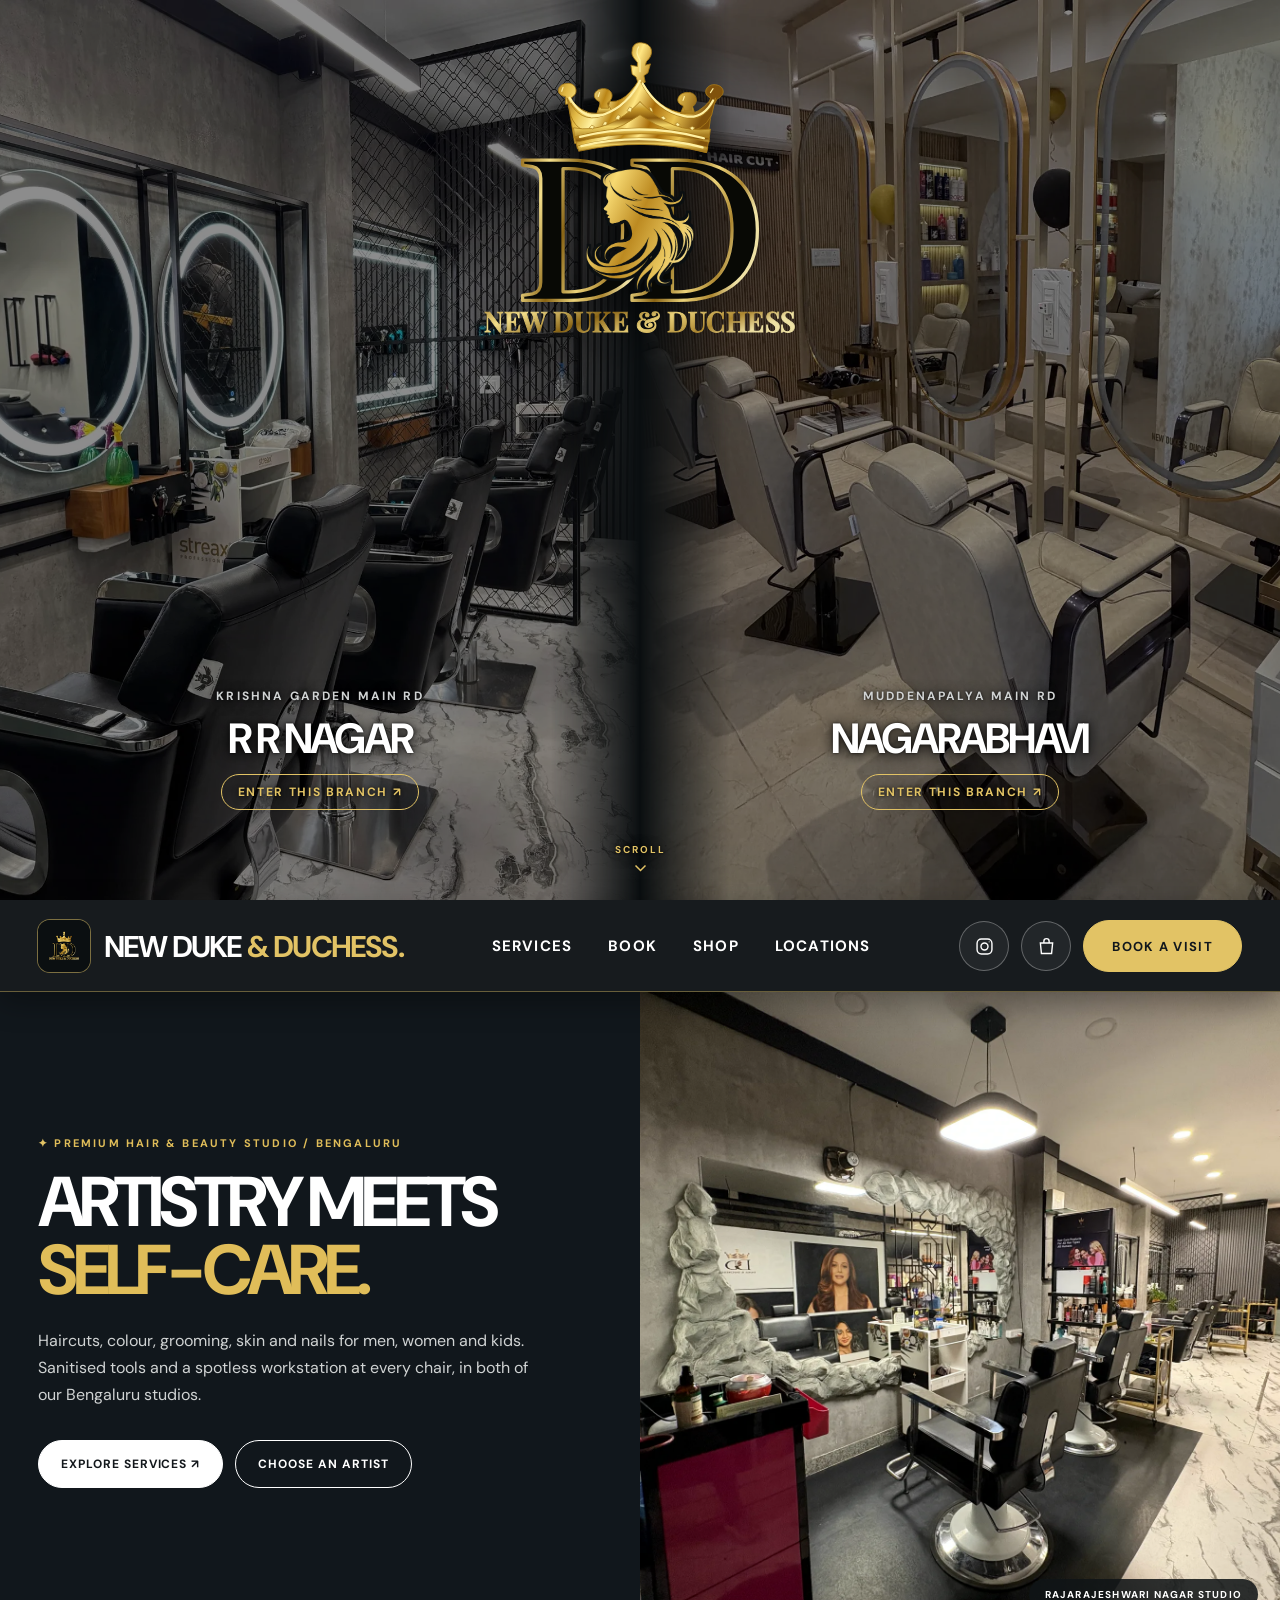
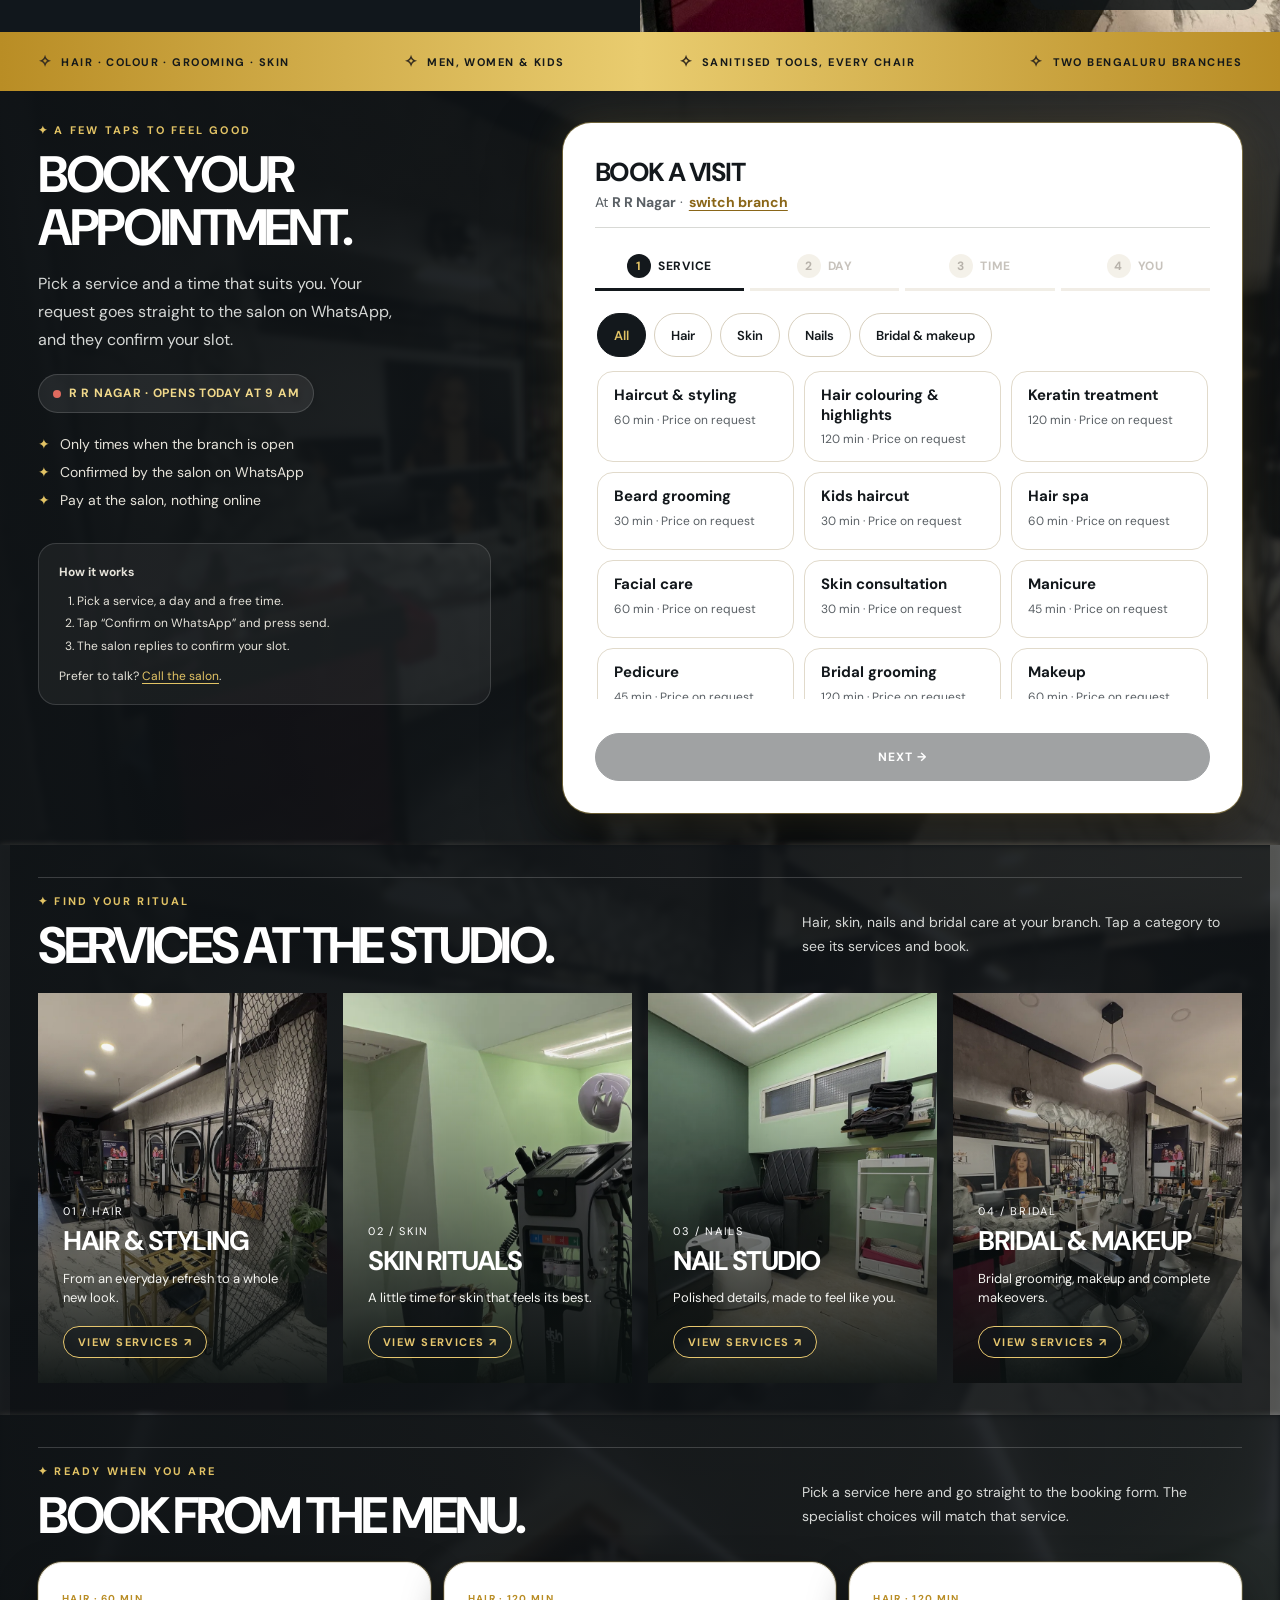
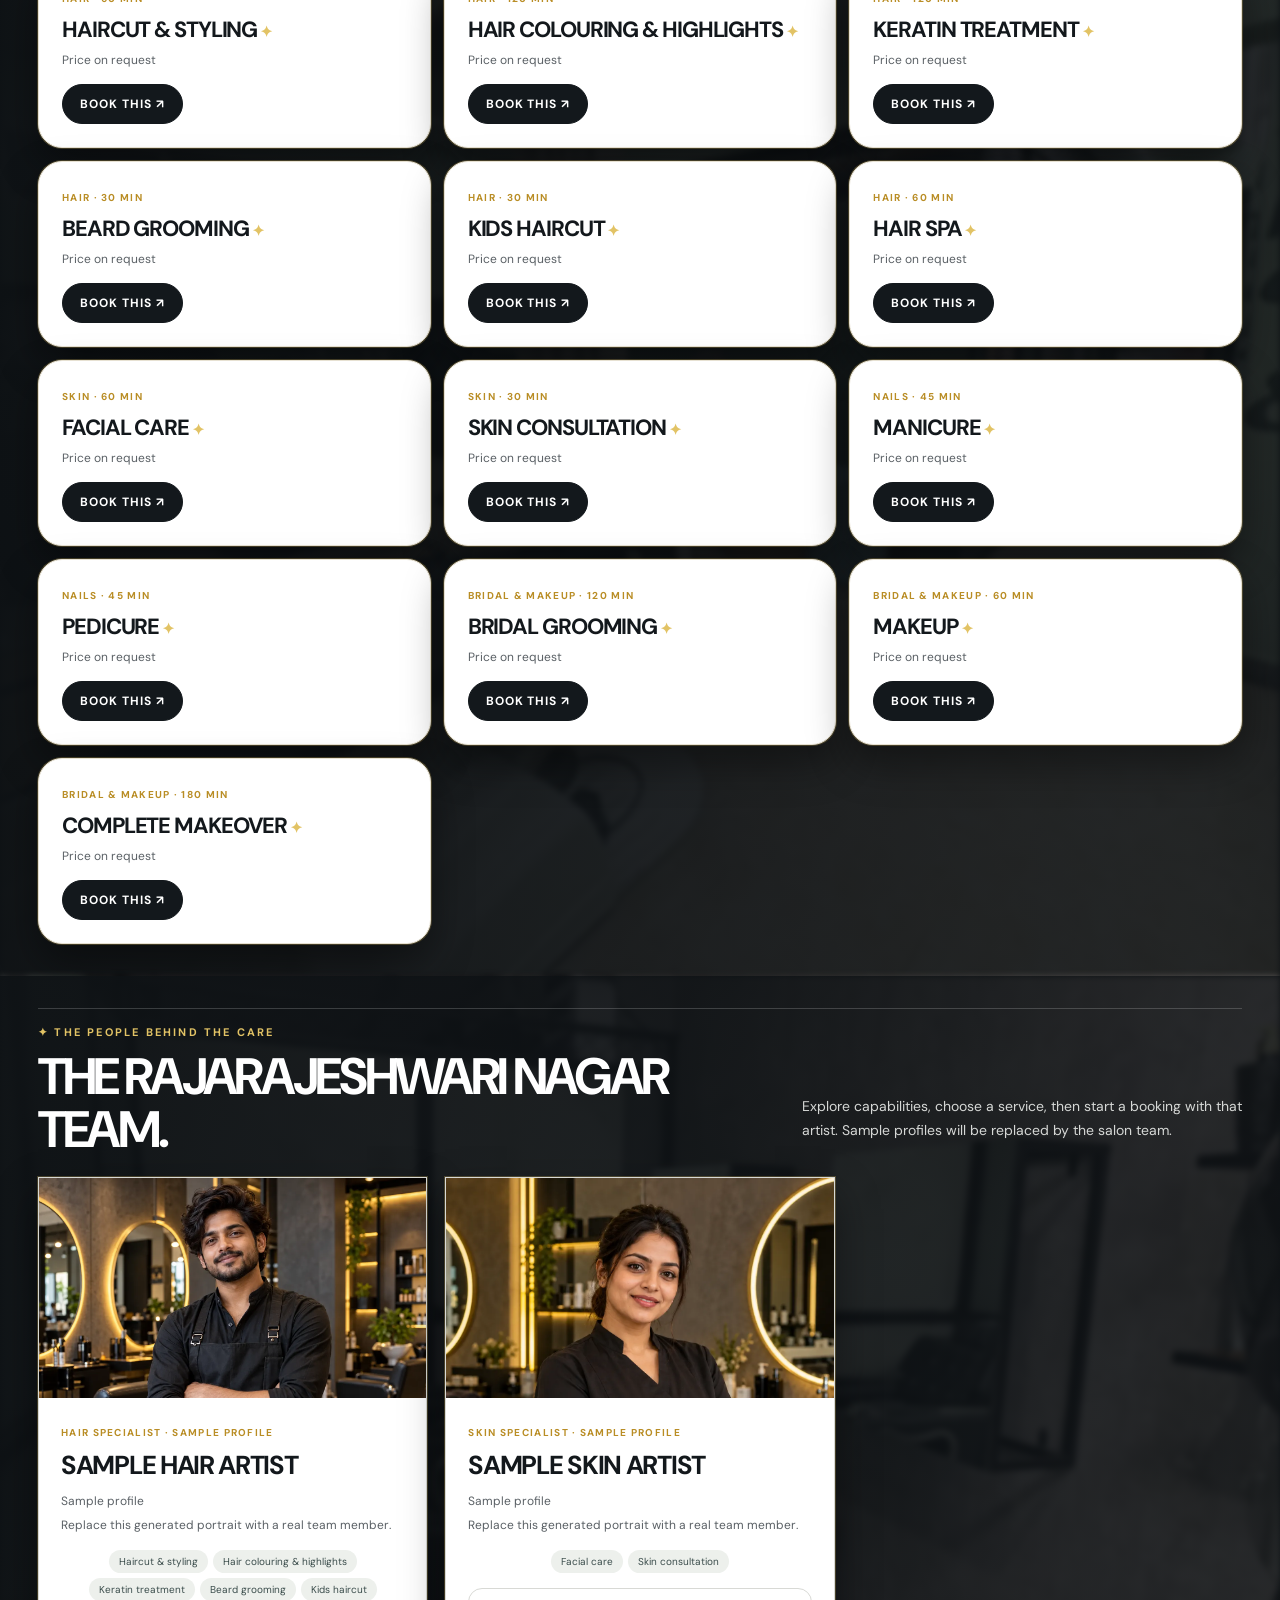
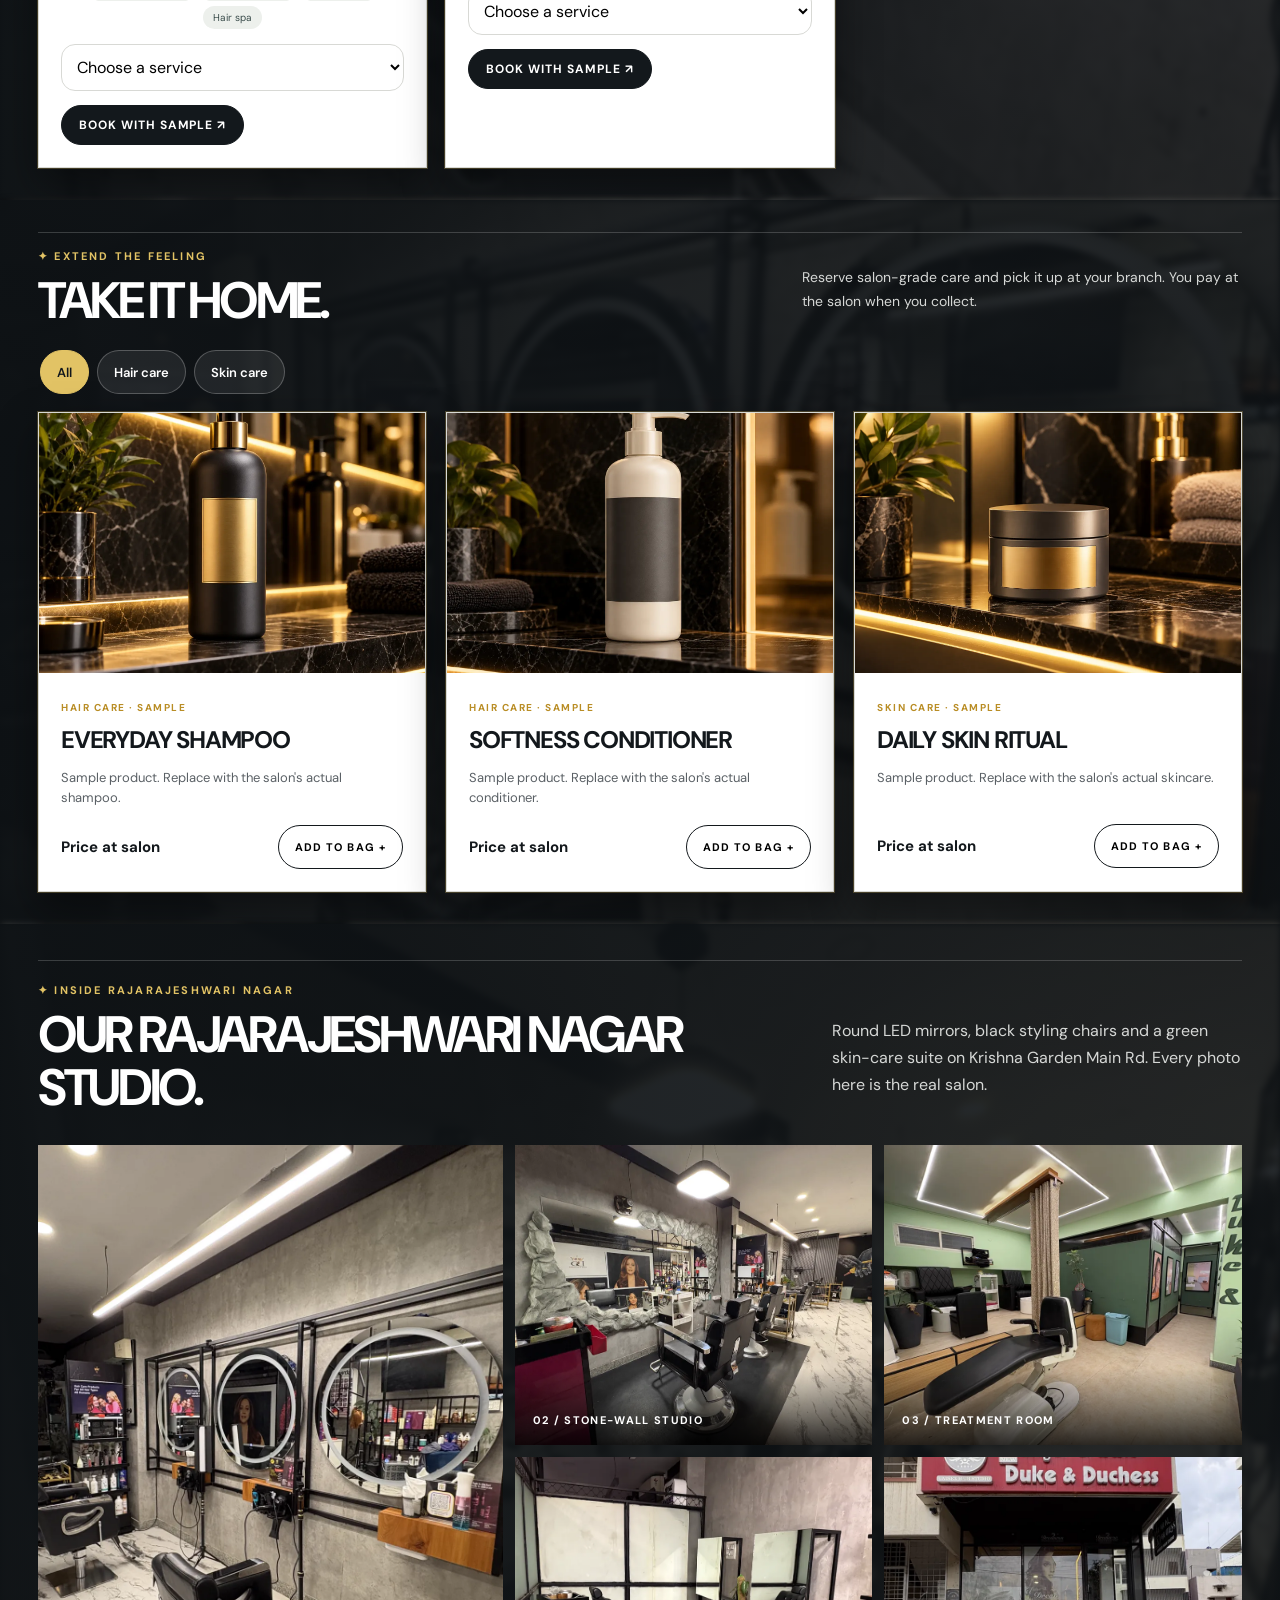
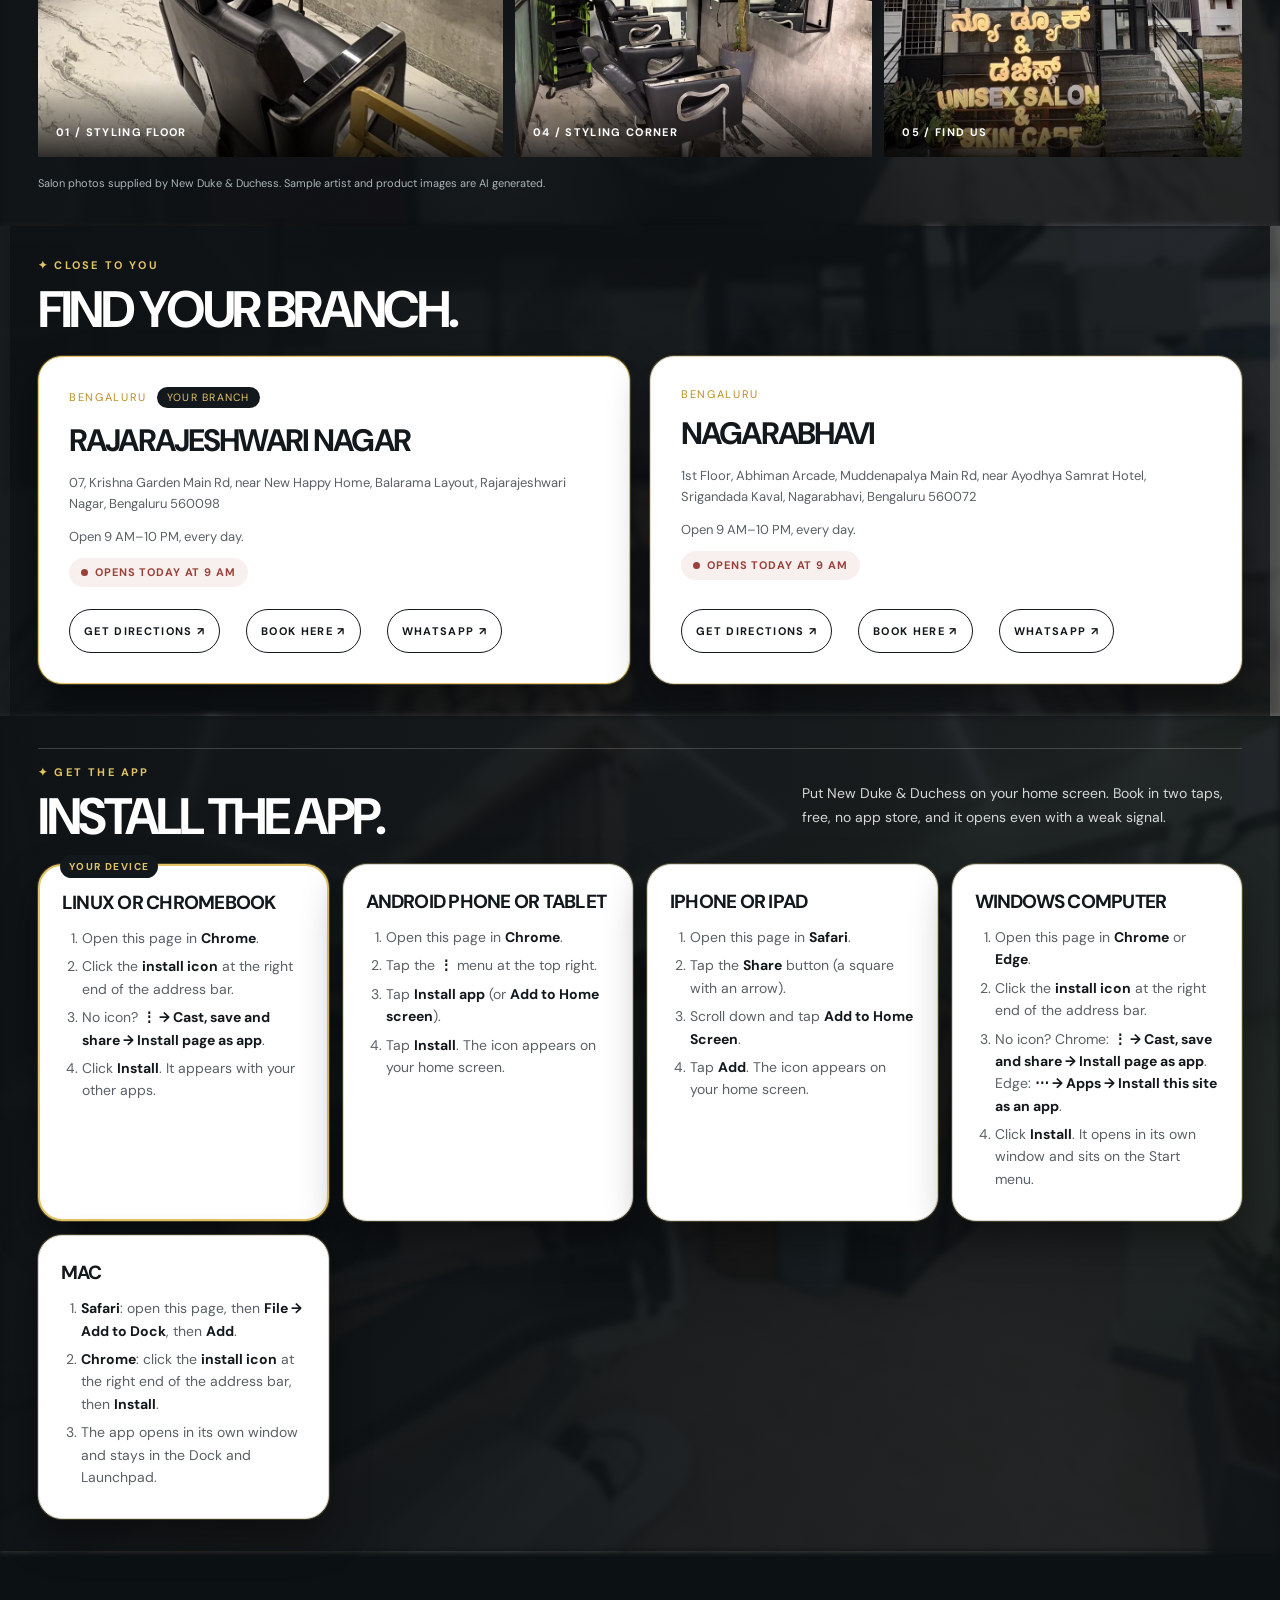
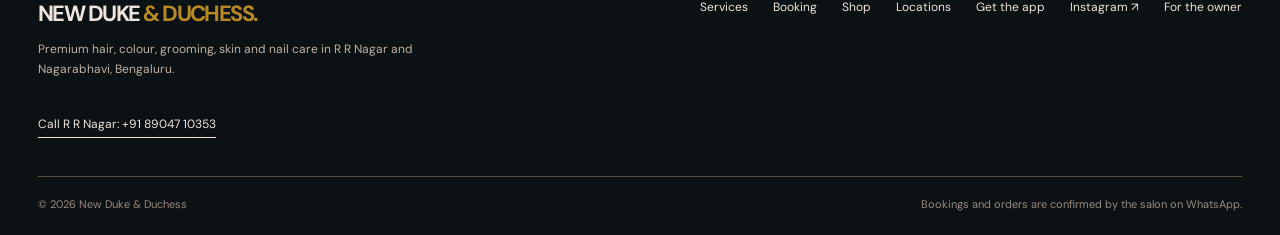
==== index.html @ 2b08bc86 "Every iPhone, Android, foldable and iPad size: 44px tap targets, readable text, sideways layout, not" ====
﻿<!doctype html>
<html lang="en">
<head>
<meta charset="utf-8"><meta name="viewport" content="width=device-width, initial-scale=1, viewport-fit=cover">
<meta name="theme-color" content="#0e1215"><link rel="manifest" href="manifest.webmanifest"><link rel="icon" type="image/png" sizes="48x48" href="icons/favicon-48.png"><link rel="apple-touch-icon" href="icons/apple-touch-icon.png"><meta name="mobile-web-app-capable" content="yes"><meta name="apple-mobile-web-app-capable" content="yes"><meta name="apple-mobile-web-app-title" content="Duke &amp; Duchess"><meta name="apple-mobile-web-app-status-bar-style" content="black"><meta name="application-name" content="Duke &amp; Duchess"><meta name="msapplication-TileColor" content="#0b0f11">
<title>New Duke & Duchess | Hair, skin & nails in Bengaluru</title>
<meta name="description" content="Premium hair, colour, grooming, skin and nail care for men, women and kids in RR Nagar and Nagarabhavi, Bengaluru. Explore services and preview appointment booking.">
<meta property="og:type" content="website"><meta property="og:title" content="New Duke & Duchess | Hair, skin & nails in Bengaluru"><meta property="og:description" content="Premium hair, colour, grooming, skin and nail care for men, women and kids in RR Nagar and Nagarabhavi, Bengaluru."><meta property="og:image" content="https://dhanud72.github.io/duke-duchess-demo/assets/og-image.jpg"><meta property="og:image:width" content="1200"><meta property="og:image:height" content="630"><meta name="twitter:card" content="summary_large_image">
<script type="application/ld+json">{"@context":"https://schema.org","@graph":[{"@type":"HairSalon","name":"New Duke & Duchess, Rajarajeshwari Nagar","url":"https://dhanud72.github.io/duke-duchess-demo/","image":"https://dhanud72.github.io/duke-duchess-demo/assets/og-image.jpg","telephone":"+919900650353","address":{"@type":"PostalAddress","streetAddress":"07, Krishna Garden Main Rd, near New Happy Home, Balarama Layout, Rajarajeshwari Nagar","addressLocality":"Bengaluru","postalCode":"560098","addressCountry":"IN"},"openingHours":"Mo-Su 09:00-22:00","hasMap":"https://maps.app.goo.gl/4eGpy7cEYxkTDUa19"},{"@type":"HairSalon","name":"New Duke & Duchess, Nagarabhavi","url":"https://dhanud72.github.io/duke-duchess-demo/","image":"https://dhanud72.github.io/duke-duchess-demo/assets/og-image.jpg","telephone":"+919900650353","address":{"@type":"PostalAddress","streetAddress":"1st Floor, Abhiman Arcade, Muddenapalya Main Rd, near Ayodhya Samrat Hotel, Srigandada Kaval, Nagarabhavi","addressLocality":"Bengaluru","postalCode":"560072","addressCountry":"IN"},"openingHours":"Mo-Su 09:00-22:00","hasMap":"https://maps.app.goo.gl/FNLtZeAC8STdS84V9"}]}</script>
<link rel="preconnect" href="https://fonts.googleapis.com"><link rel="preconnect" href="https://fonts.gstatic.com" crossorigin>
<link href="https://fonts.googleapis.com/css2?family=DM+Sans:wght@400;500;600;700&family=Playfair+Display:wght@400;500;600&display=swap" rel="stylesheet">
<style>
*{box-sizing:border-box}[hidden]{display:none!important}html{scroll-behavior:smooth}body{margin:0;background:var(--cream);color:var(--ink);font-family:"DM Sans",sans-serif}button,input,select{font:inherit}button{cursor:pointer}a{color:inherit;text-decoration:none}.container{max-width:1260px;margin:auto;padding:0 28px}.announcement{background:var(--dark);color:#f9eee7;text-align:center;font-size:12px;letter-spacing:.12em;padding:10px 16px;text-transform:uppercase}.nav{height:82px;display:flex;align-items:center;justify-content:space-between;gap:20px}.brand{font-family:"Playfair Display",serif;font-size:29px;letter-spacing:-.04em;white-space:nowrap}.brand span{color:var(--rose)}.navlinks{display:flex;gap:28px;align-items:center;font-size:13px;font-weight:700;letter-spacing:.04em}.navlinks a:hover,.footlinks a:hover{color:var(--rose)}.navright{display:flex;gap:12px;align-items:center}.bag{border:1px solid var(--line);background:transparent;display:grid;place-items:center;border-radius:50%;width:42px;height:42px;position:relative;font-size:18px}.bag b{position:absolute;background:var(--rose);color:#fff;font-size:10px;width:16px;height:16px;border-radius:50%;right:-4px;top:-4px;display:grid;place-items:center}.btn{border:1px solid var(--ink);background:var(--ink);color:#fff;border-radius:2px;padding:14px 22px;font-weight:700;font-size:12px;text-transform:uppercase;letter-spacing:.12em;display:inline-flex;align-items:center;justify-content:center;gap:10px;min-height:48px;transition:.2s}.btn:hover{background:#4a3833}.btn.light{background:var(--paper);color:var(--ink);border-color:var(--paper)}.btn.outline{background:transparent;color:var(--ink)}.btn.small{padding:11px 17px;min-height:40px}.hero{position:relative}.hero .container{position:relative;width:100%;color:#fff}.eyebrow{font-size:11px;font-weight:700;letter-spacing:.2em;text-transform:uppercase;color:var(--rose)}.hero .eyebrow{color:#ecd3b9}.hero h1{font:500 clamp(48px,6vw,83px)/1.05 "Playfair Display",serif;letter-spacing:-.045em;max-width:640px;margin:18px 0 22px}.hero h1 em{font-weight:400}.hero p{font-size:16px;line-height:1.8;max-width:490px;color:#f1e8e1;margin:0 0 32px}.heroactions{display:flex;gap:12px;flex-wrap:wrap}.strip{background:#eee8e0;border-bottom:1px solid var(--line)}.stripinner{display:flex;justify-content:space-between;gap:20px;padding-top:19px;padding-bottom:19px;text-transform:uppercase;letter-spacing:.13em;font-size:11px;font-weight:700;color:#665b55}.stripinner span{display:flex;align-items:center;gap:9px}.stripinner i{font-style:normal;color:var(--rose);font-size:16px}.section{padding:90px 0}.sectionhead{display:flex;align-items:end;justify-content:space-between;gap:20px;margin-bottom:34px}.section h2,.bookingcopy h2,.locations h2{font:500 clamp(36px,4vw,54px)/1.16 "Playfair Display",serif;letter-spacing:-.035em;margin:12px 0 0}.sectionintro{max-width:440px;color:var(--muted);line-height:1.7;font-size:14px}.services{display:grid;grid-template-columns:repeat(4,1fr);gap:16px}.service{min-height:350px;background:#ddd2c6;position:relative;overflow:hidden;padding:25px;display:flex;align-items:end;color:#fff}.service:before{content:"";position:absolute;inset:0;background:linear-gradient(0deg,rgba(26,17,15,.78),transparent 75%)}.servicecontent{position:relative;z-index:1}.service small{font-size:11px;text-transform:uppercase;letter-spacing:.15em}.service h3{font:500 31px "Playfair Display",serif;margin:7px 0 13px}.service p{font-size:13px;line-height:1.5;color:#fffddd;margin:0 0 18px}.service button{border:0;border-bottom:1px solid #fff;background:transparent;color:#fff;text-transform:uppercase;letter-spacing:.13em;font-size:11px;padding:0 0 6px;font-weight:700}.booking{background:#e8ded3;padding:80px 0}.bookinggrid{display:grid;grid-template-columns:.8fr 1.2fr;gap:72px;align-items:start}.bookingcopy p{color:var(--muted);line-height:1.75;max-width:380px}.bookingnote{margin-top:34px;border-top:1px solid #cbbeb2;padding-top:20px;font-size:12px;line-height:1.7;color:#695d57}.bookingcard{background:var(--paper);padding:32px;box-shadow:0 18px 50px #53423718}.cardtop{display:flex;justify-content:space-between;gap:18px;align-items:start;border-bottom:1px solid var(--line);padding-bottom:22px;margin-bottom:22px}.cardtop h3{font:500 26px "Playfair Display",serif;margin:0 0 6px}.cardtop p{margin:0;color:var(--muted);font-size:13px}.pill{background:#f3e9de;color:#79584b;font-size:10px;padding:7px 9px;letter-spacing:.1em;text-transform:uppercase;font-weight:700;white-space:nowrap}.formgrid{display:grid;grid-template-columns:1fr 1fr;gap:18px}.field{display:flex;flex-direction:column;gap:8px}.field.full{grid-column:1/-1}.field label{font-size:11px;text-transform:uppercase;letter-spacing:.1em;font-weight:700}.field input,.field select{width:100%;background:#fff;border:1px solid #dcd1c8;border-radius:0;padding:12px 14px;min-height:46px;color:var(--ink)}.field input:focus,.field select:focus{outline:2px solid #c99687;outline-offset:1px}.formhint{font-size:11px;color:#8a7e76;line-height:1.5;margin:19px 0}.formerror{color:#a04439;font-size:12px;min-height:18px}.bookingcard .btn{width:100%}.shop{background:var(--paper)}.products{display:grid;grid-template-columns:repeat(3,1fr);gap:20px}.product{border:1px solid var(--line);background:#fff}.productimage{height:260px;display:grid;place-items:center;overflow:hidden;position:relative}.bottle{height:160px;width:80px;background:linear-gradient(90deg,#7a5236,#ad7c52 22%,#8a5b3d 80%,#62452e);border-radius:10px 10px 15px 15px;position:relative;box-shadow:22px 18px 25px #3f302531;transform:rotate(-7deg)}.bottle:before{content:"";position:absolute;top:-26px;left:23px;width:35px;height:29px;background:#282320;border-radius:4px 4px 0 0}.bottle:after{content:"CARE";position:absolute;left:10px;right:10px;top:55px;padding:18px 2px;background:#e8dfd0;text-align:center;font-size:10px;letter-spacing:.2em;color:#4b4038}.productimage.b .bottle{background:linear-gradient(90deg,#d6c3ae,#f2e5d3,#c7ae96);transform:rotate(8deg)}.productimage.c .bottle{background:linear-gradient(90deg,#575441,#95947b,#4e5141);width:91px;height:120px;transform:rotate(-4deg)}.productbody{padding:22px}.productbody small{color:var(--rose);text-transform:uppercase;font-size:10px;letter-spacing:.15em;font-weight:700}.productbody h3{font:500 24px "Playfair Display",serif;margin:8px 0}.productbody p{font-size:13px;color:var(--muted);line-height:1.5;min-height:38px}.productbottom{display:flex;justify-content:space-between;align-items:center;gap:14px;margin-top:18px}.productbottom span{font-size:12px;color:#8c7c70}.productbottom button{background:none;border:0;border-bottom:1px solid var(--ink);padding:4px 0;text-transform:uppercase;font-size:11px;font-weight:700;letter-spacing:.1em}.locations{padding:88px 0}.locationgrid{display:grid;grid-template-columns:1fr 1fr;gap:20px;margin-top:34px}.location{border:1px solid var(--line);background:#fff;padding:30px;min-height:260px;display:flex;flex-direction:column;align-items:start}.locationnum{color:var(--rose);font-size:11px;letter-spacing:.15em}.location h3{font:500 31px "Playfair Display",serif;margin:12px 0}.location p{color:var(--muted);font-size:13px;line-height:1.6;margin:0 0 26px}.location a{font-size:11px;text-transform:uppercase;letter-spacing:.12em;font-weight:700;border-bottom:1px solid;padding-bottom:5px;margin-top:auto}footer{background:#211c1a;color:#eee5df;padding:48px 0 24px}.footerinner{display:flex;justify-content:space-between;gap:20px;align-items:start}.footerinner p{font-size:12px;color:#bfb2a8;max-width:390px;line-height:1.6}.footlinks{display:flex;gap:25px;font-size:12px}.bottom{border-top:1px solid #574b45;margin-top:38px;padding-top:20px;font-size:11px;color:#998b82;display:flex;justify-content:space-between}.overlay{position:fixed;inset:0;background:#130e0caa;z-index:10;display:none}.overlay.show{display:block}.drawer{position:fixed;right:0;top:0;height:100vh;width:min(420px,100%);background:var(--paper);z-index:11;transform:translateX(100%);transition:transform .25s;padding:26px;display:flex;flex-direction:column}.drawer.show{transform:none}.drawertop{display:flex;justify-content:space-between;align-items:center;border-bottom:1px solid var(--line);padding-bottom:20px}.drawertop h2{font:500 30px "Playfair Display",serif;margin:0}.close{background:transparent;border:0;font-size:28px}.cartitems{flex:1;overflow:auto}.cartitem{padding:20px 0;border-bottom:1px solid var(--line);display:flex;justify-content:space-between;gap:15px}.cartitem h3{font-size:15px;margin:0 0 7px}.cartitem p{font-size:12px;color:var(--muted);margin:0}.cartitem button{border:0;background:none;text-decoration:underline;font-size:11px;color:var(--muted)}.cartfoot{border-top:1px solid var(--line);padding-top:20px}.cartfoot p,.empty{font-size:13px;color:var(--muted);line-height:1.6}.cartfoot .btn{width:100%}.toast{position:fixed;left:50%;bottom:28px;transform:translate(-50%,80px);opacity:0;background:var(--ink);color:#fff;padding:13px 20px;font-size:13px;z-index:20;transition:.25s;max-width:calc(100vw - 30px);text-align:center}.toast.show{opacity:1;transform:translate(-50%,0)}.menu{display:none;background:none;border:0;font-size:25px}.mobilemenu{display:none}
@media(max-width:900px){.navlinks{gap:15px}.services{grid-template-columns:repeat(2,1fr)}.bookinggrid{gap:30px}}@media(max-width:700px){.container{padding:0 20px}.announcement{font-size:9px}.nav{height:66px}.brand{font-size:24px}.navlinks{display:none}.navright .btn{display:none}.menu{display:block}.mobilemenu.open{display:flex;flex-direction:column;position:absolute;top:108px;left:0;right:0;background:var(--paper);z-index:5;padding:20px;gap:18px;box-shadow:0 12px 25px #0002;font-size:14px}.hero h1{font-size:53px}.hero p{font-size:14px}.stripinner{flex-wrap:wrap;justify-content:center;font-size:9px;gap:12px 24px}.section,.locations{padding:65px 0}.sectionhead{display:block}.sectionintro{margin-top:14px}.services{gap:10px}.service{min-height:255px;padding:18px}.service h3{font-size:25px}.service p{font-size:11px}.booking{padding:65px 0}.bookinggrid{grid-template-columns:1fr}.bookingcopy h2{font-size:43px}.bookingcard{padding:22px}.products{grid-template-columns:1fr}.productimage{height:210px}.productbody p{min-height:0}.locationgrid{grid-template-columns:1fr}.footerinner{display:block}.footlinks{margin-top:25px;flex-wrap:wrap}.bottom{gap:10px;flex-wrap:wrap}}@media(max-width:420px){.formgrid{grid-template-columns:1fr}.hero h1{font-size:46px}.service{min-height:275px}.service h3{font-size:22px}.service p{display:none}}

.menu-section{background:#f0e9e2}.menugrid{display:grid;grid-template-columns:repeat(3,1fr);gap:13px}.menuitem{background:#fff;border:1px solid var(--line);padding:23px;min-height:175px;display:flex;flex-direction:column;justify-content:space-between;gap:16px}.menuitem small,.artistbody small,.offercard small{color:var(--rose);font-size:10px;font-weight:700;letter-spacing:.13em;text-transform:uppercase}.menuitem h3{font:500 22px "Playfair Display",serif;margin:8px 0}.menuitem p{font-size:12px;color:var(--muted);margin:0}.menuitem .btn{align-self:start}.artist-section{background:#fffaf5}.artistgrid{display:grid;grid-template-columns:repeat(3,1fr);gap:18px}.artistcard{background:#fff;border:1px solid var(--line)}.artistphoto{height:220px;background:linear-gradient(145deg,#d8c1b3,#a78776);overflow:hidden;display:grid;place-items:center}.artistphoto img{width:100%;height:100%;object-fit:cover}.artistavatar{font:500 88px "Playfair Display",serif;color:#fff9}.artistbody{padding:22px}.artistbody h3{font:500 26px "Playfair Display",serif;margin:7px 0 10px}.artistbody p{font-size:12px;line-height:1.6;color:var(--muted);margin:5px 0}.artskills{display:flex;flex-wrap:wrap;gap:5px;margin:15px 0}.artskills span{background:#f3ebe5;padding:5px 7px;font-size:10px;color:#65534a}.artistbody select{display:block;width:100%;padding:11px;margin:14px 0;border:1px solid var(--line);background:#fff}.offer-section{background:#eadbd0}.offergrid{display:grid;grid-template-columns:repeat(3,1fr);gap:16px}.offercard{background:#fffaf6;padding:26px;min-height:220px;display:flex;flex-direction:column}.offercard h3{font:500 26px "Playfair Display",serif;margin:9px 0}.offercard p{font-size:13px;color:var(--muted);line-height:1.5}.offercard span{font-size:11px;color:var(--muted)}.offercard a{margin-top:auto;text-transform:uppercase;font-size:11px;font-weight:700;letter-spacing:.1em}.productimage img{width:100%;height:100%;object-fit:cover}.contactphone{display:inline-block;margin-top:25px;font-size:12px;border-bottom:1px solid #eee5df;padding-bottom:5px}#rrAddress,#nagarabhaviAddress{white-space:pre-line}@media(max-width:900px){.menugrid,.artistgrid,.offergrid{grid-template-columns:repeat(2,1fr)}}@media(max-width:700px){.menugrid,.artistgrid,.offergrid{grid-template-columns:1fr}.artistphoto{height:250px}}

:root{--ink:#13181c;--muted:#5a6065;--cream:#f3f3ef;--paper:#fff;--rose:#b98d25;--line:#d8d9d5;--dark:#101417;--gold:#d1a937}
body{background:#f4f4f0;color:var(--ink)}
.announcement{background:#11171c;color:#e2c365}
.brand{font-family:"DM Sans",sans-serif;font-size:22px;font-weight:700;letter-spacing:-.07em;text-transform:uppercase}
.brand span{color:#b78a24}
.nav{height:76px}.navlinks{letter-spacing:.02em}
.btn{border-radius:0;letter-spacing:.08em}.btn:hover{background:#303c42}.eyebrow{color:#9b7625}
.hero{display:grid;grid-template-columns:1fr 1fr;min-height:640px;background:#11171c}
.hero .container{max-width:none;padding-left:max(28px,calc((100vw - 1260px)/2 + 28px));padding-right:55px;display:flex;flex-direction:column;justify-content:center}
.hero h1{font-family:"DM Sans",sans-serif;font-weight:700;text-transform:uppercase;font-size:clamp(48px,5.5vw,78px);line-height:.97;letter-spacing:-.075em;max-width:610px}
.hero h1 em{font-style:normal;color:#e0bd59;font-weight:700}
.hero p{max-width:490px;color:#d0d3d3;line-height:1.7}
.hero .eyebrow{color:#e0bd59}
.heroPhoto{height:640px;position:relative;overflow:hidden}
.heroPhoto img{width:100%;height:100%;object-fit:cover;object-position:50% 40%}
.photoTag{position:absolute;bottom:22px;right:22px;background:#101417dc;color:#fff;padding:10px 12px;font-size:10px;font-weight:700;letter-spacing:.12em}
.strip{background:#caa740;border:0}.stripinner{color:#15191a;font-weight:700}.stripinner i{color:#3a3020}
.section h2,.bookingcopy h2,.locations h2,.reality-head h2{font-family:"DM Sans",sans-serif;font-weight:700;text-transform:uppercase;letter-spacing:-.065em;line-height:1.03}
.sectionhead{border-top:1px solid #bcc0be;padding-top:22px}
.service{background-position:center;background-size:cover;border:0;min-height:390px}
.service.one{background-image:url("assets/salon-hairwash.webp")}
.service.two{background-image:url("assets/salon-facial.webp")}
.service.three{background-image:url("assets/salon-pedicure.webp")}
.service.four{background-image:url("assets/salon-vanity.webp")}
.service:before{background:linear-gradient(0deg,#0b1111f2 0%,#0b11118a 38%,transparent 90%)}
.service h3{font:700 27px/1.05 "DM Sans",sans-serif;text-transform:uppercase;letter-spacing:-.055em}
.service p{color:#f4f4f0}.service button{color:#e6c66e;border-color:#e6c66e}
.booking{background:#d9dbd8}.bookingcard{box-shadow:0 10px 35px #121b1d13}.cardtop h3,.drawertop h2{font-family:"DM Sans",sans-serif;font-weight:700;text-transform:uppercase;letter-spacing:-.06em}
.pill{background:#e8e1c9;color:#675017}.menu-section{background:#eaebe8}.menuitem{border-color:#ccd0cd}.menuitem h3,.artistbody h3,.productbody h3,.offercard h3{font-family:"DM Sans",sans-serif;font-weight:700;text-transform:uppercase;letter-spacing:-.05em}
.artist-section{background:#f6f6f3}.artistphoto{background:#292f31}.artistbody{background:#fff}
.artskills span{background:#edf0ec;color:#3a4c4b}
.productimage{background:#181b1c!important}.productimage img{object-fit:cover}
.shop{background:#fff}.offer-section{background:#ded7c5}
.reality-section{background:#11171c;color:#fff;padding:95px 0}
.reality-head{display:flex;justify-content:space-between;gap:30px;align-items:end;margin-bottom:30px;border-top:1px solid #526067;padding-top:22px}
.reality-head h2{font-size:clamp(38px,4vw,55px);margin:12px 0 0}.reality-head .eyebrow{color:#dfbd60}.reality-head p{max-width:410px;line-height:1.7;color:#bcc4c5}
.reality-grid{display:grid;grid-template-columns:1.3fr 1fr 1fr;grid-auto-rows:300px;gap:12px}.reality-grid .large{grid-row:span 2}
.reality-grid figure{margin:0;position:relative;overflow:hidden;background:#2b3438}.reality-grid img{width:100%;height:100%;object-fit:cover}.reality-grid .large img{object-position:50% 50%}.reality-grid figcaption{position:absolute;bottom:0;left:0;right:0;background:linear-gradient(0deg,#000c,transparent);padding:45px 18px 18px;font-size:11px;font-weight:700;letter-spacing:.12em}
.photocredit{font-size:11px;color:#aab5b8;margin:19px 0 0}.photocredit a{text-decoration:underline}
.location{border-color:#c6cbc8}.location h3{font-family:"DM Sans",sans-serif;font-weight:700;text-transform:uppercase;letter-spacing:-.06em}
footer{background:#0c1114}
.mobilemenu.open{top:auto}
.container.section,.container.locations{padding-left:28px;padding-right:28px}@media(max-width:700px){.container.section,.container.locations{padding-left:20px;padding-right:20px}}
.locactions{margin-top:auto;display:flex;flex-wrap:wrap;gap:12px 26px}.locactions a{margin-top:0}
.navright .btn{white-space:nowrap}@media(max-width:900px){.navlinks{gap:12px}.navright{gap:8px}}
.insta{display:grid;place-items:center;color:var(--ink)}.insta:hover{border-color:var(--ink)}
.announce{position:relative;display:flex;align-items:center;justify-content:center;padding:11px 48px;background:#e2c365;color:#11171c;font-size:13px;font-weight:600;line-height:1.45;text-align:center}.announce[hidden]{display:none}.announce button{position:absolute;right:10px;top:50%;transform:translateY(-50%);background:none;border:0;font-size:22px;line-height:1;color:inherit;padding:6px}
.btn.wa{background:#1f8f4e;border-color:#1f8f4e;color:#fff}.btn.wa:hover{background:#18733e;border-color:#18733e}.btn.wa svg{width:18px;height:18px;flex:none}
.bookingnote ol{margin:8px 0 10px;padding-left:18px}.bookingnote li{margin:2px 0}.bookingnote a{text-decoration:underline;text-underline-offset:3px}
.optional{font-weight:400;text-transform:none;letter-spacing:0;color:#8a7e76}
.summary{margin:18px 0 0;padding:12px 14px;background:#f5f3ec;border-left:3px solid var(--rose);font-size:13px;font-weight:600;line-height:1.5}.summary:empty{display:none}
.daynote{margin:16px 0 0;padding:12px 14px;background:#fff6e3;border:1px solid #f0d9a8;font-size:13px;line-height:1.55}.daynote[hidden]{display:none}
.linkbtn{background:none;border:0;padding:0;color:#8a6618;font:inherit;font-weight:700;text-decoration:underline;text-underline-offset:3px;cursor:pointer}
.qty{display:inline-flex;align-items:center;border:1px solid var(--ink);background:#fff}.qty button{width:34px;height:34px;border:0;background:none;font-size:18px;line-height:1;padding:0;color:var(--ink)}.qty b{min-width:24px;text-align:center;font-size:14px}.qty.small button{width:28px;height:28px;font-size:16px}
.productbottom .qty{color:var(--ink);font-size:14px}.productbottom .qty button{border:0;padding:0;letter-spacing:0;font-size:18px}.productbottom .price{font-size:15px;font-weight:700;color:var(--ink)}.productbottom button[disabled]{opacity:.45;cursor:not-allowed;border-color:transparent}.product.soldout .productimage{opacity:.55}
.drawer{overflow-y:auto}.cartitem{align-items:flex-start}.cartitem .linkbtn{font-size:11px;margin-top:8px;color:var(--muted)}.cartright{display:flex;flex-direction:column;align-items:flex-end;gap:8px}.cartright strong{font-size:14px}
.cartfoot[hidden]{display:none}.carttotal{display:flex;justify-content:space-between;align-items:baseline;margin-bottom:16px;font-size:13px;text-transform:uppercase;letter-spacing:.1em;font-weight:700}.carttotal strong{font-size:20px;letter-spacing:0;text-transform:none}
.cartfoot .field{margin-bottom:12px}.cartfoot .formgrid{gap:12px}.cartfoot .formgrid .field{margin-bottom:0}.cartnote{font-size:12px!important;margin:12px 0}.clearbag{display:block;margin:14px auto 0;font-size:12px}
.hoursline{margin:-14px 0 22px!important}.location .hours{display:block}.location .status{display:inline-flex;align-items:center;gap:7px;margin-top:10px;font-size:11px;font-weight:700;letter-spacing:.08em;text-transform:uppercase;color:#9a413b}.location .status:before{content:"";width:7px;height:7px;border-radius:50%;background:currentColor}.location .status.isopen{color:#1f7a45}
.holidaynote{margin:18px 0 0;padding:12px 16px;background:#fff6e3;border:1px solid #f0d9a8;font-size:13px;line-height:1.55}.holidaynote[hidden]{display:none}
.install{background:#f6f4ee}.installgrid{display:grid;grid-template-columns:repeat(auto-fit,minmax(230px,1fr));gap:14px}.installcard{position:relative;background:#fff;border:1px solid var(--line);padding:24px 22px}.installcard h3{font:700 19px "DM Sans",sans-serif;text-transform:uppercase;letter-spacing:-.04em;margin:0 0 12px}.installcard ol{margin:0;padding-left:20px;font-size:14px;line-height:1.6;color:var(--muted)}.installcard li{margin:6px 0}.installcard b{color:var(--ink)}.yourtag{display:none;position:absolute;top:-11px;left:20px;background:var(--ink);color:#e2c365;font-size:10px;font-weight:700;letter-spacing:.14em;text-transform:uppercase;padding:5px 9px}.installcard.yours{border:2px solid #b98d25;order:-1}.installcard.yours .yourtag{display:inline-block}#installBtn{margin:0 0 22px}.installed{font-weight:700;font-size:15px;margin:0 0 20px;color:#1f7a45}
.bookfab{display:none}
@media(max-width:700px){.bookfab{display:flex;position:fixed;left:16px;right:16px;bottom:14px;z-index:9;justify-content:center;align-items:center;min-height:52px;background:#11171c;color:#e2c365;font-weight:700;font-size:13px;letter-spacing:.12em;text-transform:uppercase;box-shadow:0 10px 28px #0007;transform:translateY(130%);transition:transform .25s}.bookfab.show{transform:none}.cartfoot .formgrid{grid-template-columns:1fr}}
.newtag{font:700 9px "DM Sans",sans-serif;letter-spacing:.12em;text-transform:uppercase;background:var(--ink);color:#e2c365;padding:4px 7px;vertical-align:middle;margin-left:8px;position:relative;top:-2px}
.location.chosen{border-color:var(--ink);box-shadow:inset 0 3px 0 var(--rose)}.location .yourbranch{display:none;margin-left:10px;background:var(--ink);color:#e2c365;padding:4px 7px;font-size:9px;letter-spacing:.12em}.location.chosen .yourbranch{display:inline-block}
.branchdialog{position:relative;width:100%;height:100vh;height:100svh;min-height:520px;background:#0b0f11;color:#fff;overflow:hidden}
.scrollcue{position:absolute;z-index:3;left:50%;bottom:2.4vh;transform:translateX(-50%);display:flex;flex-direction:column;align-items:center;gap:2px;color:#e2c365;font-size:10px;font-weight:700;letter-spacing:.2em;text-transform:uppercase}.scrollcue svg{width:20px;height:20px;animation:cue 1.8s ease-in-out infinite}@keyframes cue{0%,100%{transform:translateY(0)}50%{transform:translateY(5px)}}@media(prefers-reduced-motion:reduce){.scrollcue svg{animation:none}}
.split{position:relative;width:100%;height:100%}
.split{isolation:isolate;overflow:hidden;background:#0b0f11}.halftext,.scrollcue{text-shadow:0 2px 14px #000,0 0 3px #000c}
.half{position:absolute;top:0;bottom:0;width:50%;border:0;padding:0;margin:0;background:none;color:#fff;cursor:pointer;font-family:"DM Sans",sans-serif;text-align:center}.half.rr{left:0}.half.nb{right:0}.half:focus-visible{outline:none}
.half img{position:absolute;z-index:0;top:0;height:100%;width:100%;object-fit:cover;transition:filter .4s}
.half.rr img{left:0;object-position:40% 50%;filter:brightness(.55) saturate(.9);-webkit-mask-image:linear-gradient(90deg,#000 86%,transparent 100%);mask-image:linear-gradient(90deg,#000 86%,transparent 100%)}
.half.nb img{right:0;object-position:50% 50%;filter:brightness(.55) saturate(.9);-webkit-mask-image:linear-gradient(90deg,transparent 0,#000 14%);mask-image:linear-gradient(90deg,transparent 0,#000 14%)}
.half:hover img,.half:focus-visible img{filter:brightness(.85) saturate(1)}
.halftext{position:absolute;z-index:2;bottom:10vh;left:0;right:0;display:flex;flex-direction:column;align-items:center;text-align:center;gap:14px}
.halftext{padding:0 3vw}
.halftext small{font-size:12px;font-weight:700;letter-spacing:.18em;text-transform:uppercase;color:#d0d3d3}
.halftext b{font-size:min(3.3vw,52px);line-height:1;letter-spacing:-.05em;text-transform:uppercase;color:#fff;white-space:nowrap}
.halftext i{font-style:normal;font-size:12px;font-weight:700;letter-spacing:.14em;text-transform:uppercase;color:#e2c365;border-bottom:1px solid #e2c365;padding-bottom:5px;align-self:center;transition:.2s}
.half:hover .halftext i,.half:focus-visible .halftext i{color:#fff;border-color:#fff}
.splithead{position:absolute;z-index:3;top:4vh;left:50%;transform:translateX(-50%);text-align:center;pointer-events:none}

.splitlogo{display:block;width:min(26.3vw,41.85vh,365px);min-width:min(223px,61vw);height:auto;filter:drop-shadow(0 8px 26px #000b)}.sronly{position:absolute;width:1px;height:1px;overflow:hidden;clip:rect(0 0 0 0);white-space:nowrap}
@media(max-width:700px){.halftext{bottom:8vh;gap:9px}.half.rr .halftext,.half.nb .halftext{padding:0 4vw}.halftext b{font-size:3.6vw;letter-spacing:-.04em}.halftext small,.halftext i{font-size:9px;letter-spacing:.1em}.splitlogo{width:min(61vw,243px,35vh)}}
@media(max-width:900px){.hero{grid-template-columns:1fr 43%}.hero .container{padding-left:28px;padding-right:25px}.hero h1{font-size:50px}.reality-grid{grid-template-columns:1fr 1fr}.reality-grid .large{grid-column:1/-1;grid-row:span 1}}
@media(max-width:700px){.brand{font-size:18px}.hero{display:flex;flex-direction:column;min-height:0;background:#11171c}.hero .container{padding:64px 20px 42px}.hero h1{font-size:49px}.heroPhoto{height:400px;width:100%}.heroPhoto img{object-position:50% 47%}.service{min-height:290px}.service h3{font-size:22px}.reality-section{padding:65px 0}.reality-head{display:block}.reality-grid{grid-template-columns:1fr 1fr}.reality-grid{grid-auto-rows:220px}.reality-grid .large{grid-row:span 1}.reality-head p{font-size:13px}.section h2,.bookingcopy h2,.locations h2{font-size:37px}}
/* ── Mirror & Glow ─────────────────────────────────────────────────────────
   Taken from the salons themselves: R R Nagar's round LED mirrors and
   Nagarabhavi's gold arches. Photos sit in mirror frames with a lit gold rim,
   buttons are pills, cards are soft and warm. */
:root{--glow:#e2c365;--glow-soft:#e2c36559;--rim:0 0 0 2px #e2c365,0 0 22px #e2c36573,0 0 60px #e2c3652e;--rim-white:0 0 0 2px #fff7e6,0 0 20px #fff1c280,0 0 48px #ffe9a833;--r-card:24px;--r-mirror:28px}
body{background:#f5f2ea}
.eyebrow:before{content:"✦ ";color:var(--glow)}
.hero .eyebrow:before,.reality-head .eyebrow:before{color:#e2c365}

/* Pills with a soft shimmer */
.btn{border-radius:999px;position:relative;overflow:hidden;isolation:isolate}
.btn:after{content:"";position:absolute;inset:0;z-index:-1;background:linear-gradient(105deg,transparent 30%,#ffffff40 50%,transparent 70%);transform:translateX(-120%);transition:transform .7s}
.btn:hover:after,.btn:focus-visible:after{transform:translateX(120%)}
.btn:hover{box-shadow:0 0 0 1px #e2c36599,0 6px 24px #e2c36552}
.btn.light{border-color:#fff}

.photoTag{border-radius:999px;padding:9px 16px}

/* Gold strip: a thin lit band */
.strip{background:linear-gradient(90deg,#b98d25,#e9cc6f 50%,#b98d25)}

.service button{border:1px solid #e6c66e;border-radius:999px;padding:8px 14px;background:#11171c99;backdrop-filter:blur(4px);-webkit-backdrop-filter:blur(4px)}

/* Menu */
.menuitem{border-radius:var(--r-card);border-color:#e7e1d2;transition:box-shadow .3s,border-color .3s}
.menuitem:hover{border-color:#e2c365;box-shadow:0 8px 30px #e2c36533}
.menuitem h3:after{content:" ✦";color:var(--glow);font-size:.7em;vertical-align:middle}

/* Booking card */
.bookingcard{border-radius:28px;box-shadow:0 0 0 1px #e2c36540,0 24px 60px #11171c1a}
.field input,.field select,.cartfoot input,.cartfoot select{border-radius:14px;font-size:16px}
.field input:focus,.field select:focus{outline:none;box-shadow:0 0 0 2px #e2c365,0 0 16px #e2c36566}
.summary{border-left:0;border-radius:16px;background:linear-gradient(90deg,#fff8e4,#fdf3d6);box-shadow:inset 0 0 0 1px #e2c36566}
.daynote,.holidaynote{border-radius:16px}
.bookingnote{border-radius:18px;border:1px solid #d9cdb8;padding:18px 20px;background:#fffdf7}

.artskills{justify-content:center}.artskills span{border-radius:999px;padding:5px 10px}
.artistbody select{border-radius:14px}

/* Offers */
.offercard{border-radius:var(--r-card);box-shadow:0 0 0 1px #e2c36559;background:linear-gradient(160deg,#fffdf7,#fbf2dc)}

.qty{border-radius:999px;overflow:hidden;border-color:#d4c49a}
.productbottom>button:not([disabled]){border:1px solid var(--ink);border-radius:999px;padding:9px 16px}


/* Branch cards */
.location{border-radius:var(--r-card);border-color:#e1dacb}
.location.chosen{border-color:#e2c365;box-shadow:var(--rim)}
.location .status{border-radius:999px;padding:6px 12px;background:#9a413b14}.location .status.isopen{background:#1f7a4514}
.locactions a{border-radius:999px;border:1px solid currentColor;padding:9px 14px}

/* Your-branch tag */
.location .yourbranch{border-radius:999px;padding:4px 10px}
/* Install cards */
.installcard{border-radius:var(--r-card)}.installcard.yours{box-shadow:var(--rim);border-color:#e2c365}.yourtag{border-radius:999px}

/* Split screen: lit pill links */
.halftext i{border:1px solid #e2c365;border-bottom-width:1px;border-radius:999px;padding:9px 16px;transition:box-shadow .3s,background .3s}
.half:hover .halftext i,.half:focus-visible .halftext i{background:#e2c365;color:#11171c;box-shadow:0 0 24px #e2c36599}

/* Bag drawer, header bits, phone button, toast */
.drawer{height:100vh;height:100dvh;border-radius:24px 0 0 24px}
.bag,.insta{transition:box-shadow .3s}.bag:hover,.insta:hover{box-shadow:0 0 0 1px #e2c365,0 0 16px #e2c36566}
.bookfab{border-radius:999px;box-shadow:0 0 0 1px #e2c365,0 10px 30px #0008,0 0 24px #e2c36559}
.toast{border-radius:999px;padding:13px 22px}
.announce{background:linear-gradient(90deg,#d9b54f,#f0d77f 50%,#d9b54f)}

@media(max-width:700px){
}
@media(prefers-reduced-motion:reduce){.btn:after{display:none}.service:hover{transform:none}}

/* Tighter rhythm between sections */
.section,.locations,.booking{padding-top:32px;padding-bottom:32px}.reality-section{padding-top:36px;padding-bottom:36px}.sectionhead{margin-bottom:20px;padding-top:16px}.locationgrid{margin-top:20px}
@media(max-width:700px){.section,.locations,.booking,.reality-section{padding-top:24px;padding-bottom:24px}.sectionhead{margin-bottom:16px;padding-top:14px}}

/* ── Guided booking ─────────────────────────────────────────────────────── */
.wizard{display:flex;flex-direction:column;gap:0}
.wiztop{border-bottom:1px solid var(--line);padding-bottom:16px;margin-bottom:18px}.wiztop h3{font:700 26px "DM Sans",sans-serif;text-transform:uppercase;letter-spacing:-.06em;margin:0 0 4px}.wiztop p{margin:0;color:var(--muted);font-size:14px}
.wizsteps{list-style:none;margin:0 0 20px;padding:0;display:grid;grid-template-columns:repeat(4,1fr);gap:6px}
.wizsteps button{width:100%;display:flex;align-items:center;justify-content:center;gap:7px;border:0;border-bottom:3px solid #e6e0d2;background:none;padding:8px 2px 10px;font-size:12px;font-weight:700;letter-spacing:.06em;text-transform:uppercase;color:#9a9286}
.wizsteps b{display:grid;place-items:center;width:24px;height:24px;border-radius:50%;background:#ece6d8;color:#7d7466;font-size:12px;flex:none}
.wizsteps button.done{color:var(--ink);border-color:#d9c38a}.wizsteps button.done b{background:#d9c38a;color:var(--ink)}
.wizsteps button.current{color:var(--ink);border-color:var(--ink)}.wizsteps button.current b{background:var(--ink);color:#e2c365}
.wizsteps button:disabled{cursor:default;opacity:.55}
.wizlabel{margin:0 0 10px;font-size:11px;font-weight:700;letter-spacing:.12em;text-transform:uppercase}
.wizhint{margin:10px 0 0;font-size:12px;color:var(--muted)}
.chips{display:flex;gap:8px;overflow-x:auto;padding:2px 2px 12px;scrollbar-width:none}.chips::-webkit-scrollbar{display:none}
.chips button{flex:none;border:1px solid #d8d0bf;background:#fff;border-radius:999px;padding:9px 16px;font-size:13px;font-weight:600;color:var(--ink);transition:.2s}
.chips button[aria-selected="true"]{background:var(--ink);border-color:var(--ink);color:#e2c365}
.svcgrid{display:grid;grid-template-columns:repeat(auto-fill,minmax(190px,1fr));gap:10px;max-height:330px;overflow-y:auto;padding:2px}
.svccard{display:flex;flex-direction:column;align-items:flex-start;gap:6px;text-align:left;border:1px solid #e1dacb;background:#fff;border-radius:16px;padding:14px 16px;min-height:78px;transition:.2s;color:var(--ink)}
.svccard b{font-size:15px;line-height:1.3}.svccard span{font-size:12px;color:var(--muted)}
.svccard:hover{border-color:#cdb46a}.svccard.sel{border-color:var(--ink);box-shadow:inset 0 0 0 1px var(--ink),0 6px 20px #11171c1a;background:#fffdf6}
.svccard.sel b:after{content:" ✓";color:#9b7625}
.pros{margin-top:16px}.prosrow{display:flex;gap:10px;overflow-x:auto;padding:2px 2px 8px;scrollbar-width:none}.prosrow::-webkit-scrollbar{display:none}
.pro{flex:none;display:flex;flex-direction:column;align-items:center;gap:6px;width:84px;border:0;background:none;padding:4px;font-size:12px;font-weight:600;color:var(--ink);text-align:center;line-height:1.2}
.pro i{display:grid;place-items:center;width:56px;height:56px;border-radius:50%;background:#ece6d8;font-style:normal;font-size:20px;font-weight:700;overflow:hidden;border:2px solid transparent}.pro i img{width:100%;height:100%;object-fit:cover}
.pro.sel i{border-color:var(--ink);box-shadow:0 0 0 2px #e2c365}
.daystrip{display:flex;gap:8px;overflow-x:auto;padding:2px 2px 10px;scroll-snap-type:x proximity}
.daybtn{flex:none;scroll-snap-align:start;display:flex;flex-direction:column;align-items:center;gap:2px;width:64px;padding:10px 4px;border:1px solid #e1dacb;border-radius:16px;background:#fff;color:var(--ink)}
.daybtn small{font-size:11px;text-transform:uppercase;letter-spacing:.06em;color:var(--muted)}.daybtn b{font-size:22px;line-height:1.1}
.daybtn i{font-style:normal;font-size:10px;font-weight:700;color:#9a413b;text-transform:uppercase}
.daybtn:disabled{background:#f3f1ec;color:#aaa39a;border-style:dashed;cursor:not-allowed}.daybtn:disabled b{text-decoration:line-through}
.daybtn.sel{background:var(--ink);border-color:var(--ink);color:#fff}.daybtn.sel small{color:#e2c365}
.slotgroup{margin-bottom:14px}.slotgroup h4{margin:0 0 8px;font-size:11px;letter-spacing:.12em;text-transform:uppercase;color:var(--muted)}
.slots{display:grid;grid-template-columns:repeat(auto-fill,minmax(88px,1fr));gap:8px}
.slots button{border:1px solid #e1dacb;border-radius:12px;background:#fff;padding:11px 4px;font-size:14px;font-weight:600;color:var(--ink)}
.slots button:hover{border-color:#cdb46a}.slots button.sel{background:var(--ink);border-color:var(--ink);color:#e2c365}
.wizfoot{display:flex;gap:10px;margin-top:16px}.wizfoot .btn{flex:1}.wizfoot .btn.outline{flex:0 0 auto}
.btn:disabled{opacity:.4;cursor:not-allowed}
.wizard .summary{margin-top:14px}

/* ── Shop ───────────────────────────────────────────────────────────────── */
.shopchips{margin-bottom:6px}
.productimage{cursor:zoom-in;border:0;padding:0;width:100%;display:block}
.product h3 button{all:unset;cursor:pointer}.product h3 button:hover{text-decoration:underline;text-underline-offset:4px}
.bag.bump{animation:bump .5s}@keyframes bump{30%{transform:scale(1.25)}60%{transform:scale(.95)}}
.pview{border:0;padding:0;width:min(860px,calc(100vw - 32px));max-height:calc(100dvh - 32px);border-radius:24px;overflow:auto;display:grid;grid-template-columns:1fr 1fr}.pview:not([open]){display:none}
.pview::backdrop{background:#0b0f11b3}
.pview .close{position:absolute;top:10px;right:12px;z-index:2;width:40px;height:40px;border-radius:50%;background:#fff;border:0;font-size:24px;box-shadow:0 2px 10px #0003}
.pvimg{background:#181b1c;min-height:320px}.pvimg img{width:100%;height:100%;object-fit:cover;display:block}
.pvbody{padding:30px 28px;display:flex;flex-direction:column;gap:10px}.pvbody small{color:#9b7625;font-size:11px;font-weight:700;letter-spacing:.12em;text-transform:uppercase}
.pvbody h3{font:700 28px/1.1 "DM Sans",sans-serif;text-transform:uppercase;letter-spacing:-.05em;margin:0}.pvbody .price{font-size:22px;font-weight:700}.pvbody p{color:var(--muted);line-height:1.6;margin:0}
.pvbody .pvact{margin-top:auto;display:flex;gap:10px;align-items:center;flex-wrap:wrap}
.bagbar{position:fixed;z-index:9;left:50%;bottom:16px;transform:translate(-50%,150%);display:flex;align-items:center;gap:18px;justify-content:space-between;min-width:min(420px,calc(100vw - 32px));min-height:54px;padding:0 22px;border:0;border-radius:999px;background:#11171c;color:#fff;font-size:14px;box-shadow:0 0 0 1px #e2c365,0 12px 30px #0007;transition:transform .3s}
.bagbar b{color:#e2c365;letter-spacing:.04em}.bagbar.show{transform:translate(-50%,0)}
body.hasbag .bookfab{display:none}
#checkB .field{margin-bottom:12px}.backlink{font-size:13px;margin-bottom:14px}.carttotal.small{margin:10px 0 12px}.carttotal.small strong{font-size:17px}
@media(max-width:700px){
  .wizsteps span{display:none}.wizsteps button{padding:8px 0}
  .svcgrid{grid-template-columns:1fr 1fr;max-height:none}.svccard{padding:12px}.svccard b{font-size:14px}
  .pview{grid-template-columns:1fr;border-radius:20px}.pvimg{min-height:240px;max-height:300px}.pvbody{padding:22px}
  .bagbar{bottom:12px}
}

/* ── Booking section: the branch's own salon as the backdrop ──────────── */
.booking{position:relative;background:#0e1215;color:#fff;overflow:hidden;isolation:isolate}
.booking:before{content:"";position:absolute;inset:-20px;z-index:-1;background:var(--bookbg,none) center/cover no-repeat;opacity:.32;filter:blur(3px) saturate(.9)}
.booking:after{content:"";position:absolute;inset:0;z-index:-1;background:linear-gradient(90deg,#0e1215f2 0%,#0e1215b3 45%,#0e121566 100%)}
.bookingcopy h2{color:#fff}.bookingcopy p{color:#d6d8d6}.booking .eyebrow{color:#e2c365}
.bookstatus{display:inline-flex;align-items:center;gap:8px;margin:4px 0 0;padding:8px 14px;border-radius:999px;background:#ffffff14;border:1px solid #ffffff26;font-size:12px!important;font-weight:700;letter-spacing:.06em;text-transform:uppercase;color:#f1d98b!important}
.bookstatus:before{content:"";width:8px;height:8px;border-radius:50%;background:#e06b5f}.bookstatus.isopen:before{background:#4cc27c;box-shadow:0 0 10px #4cc27c}
.booking .bookingnote{background:#ffffff0d;border-color:#ffffff24;color:#e6e3da}.booking .bookingnote a{color:#e2c365}
.perks{list-style:none;padding:0;margin:22px 0 0;display:grid;gap:10px}.perks li{display:flex;gap:10px;align-items:baseline;font-size:14px;color:#e6e3da}.perks li:before{content:"✦";color:#e2c365}
.booking .bookingcard{box-shadow:0 0 0 1px #e2c36566,0 0 40px #e2c36526,0 30px 70px #0009}

.booking .bookingcard{color:var(--ink)}.bookinggrid>*{min-width:0}.wizard .wizview,.daystrip,.chips,.prosrow{min-width:0;max-width:100%}
.booking .btn.outline{color:var(--ink);border-color:var(--ink)}
.bookingcard .wizfoot .btn{width:auto;min-width:0}.bookingcard .wizfoot .btn.outline{flex:0 0 auto;padding:0 22px}

/* ── Every section on the branch's own photo, like the booking section ───── */
html,body{overflow-x:clip}
.photobg{position:relative;color:#fff;isolation:isolate;background:#0e1215}
.photobg:before,.photobg:after{content:"";position:absolute;top:0;bottom:0;left:50%;width:100vw;margin-left:-50vw;z-index:-1;pointer-events:none}
.photobg:before{background:#0e1215 var(--secbg,none) center/cover no-repeat;opacity:.34;filter:blur(3px) saturate(.9)}
.photobg:after{background:linear-gradient(90deg,#0e1215f2 0%,#0e1215c7 50%,#0e1215ad 100%)}
.photobg h2,.photobg .reality-head h2{color:#fff}.photobg .sectionintro,.photobg .reality-head p{color:#d6d8d6}.photobg .eyebrow{color:#e2c365}
.photobg .sectionhead,.photobg .reality-head{border-top-color:#ffffff2e}
.photobg .menuitem,.photobg .artistcard,.photobg .product,.photobg .location,.photobg .installcard,.photobg .offercard,.photobg .holidaynote{color:var(--ink)}
.photobg .menuitem,.photobg .artistcard,.photobg .product,.photobg .location,.photobg .installcard,.photobg .offercard{box-shadow:0 0 0 1px #e2c36540,0 18px 40px #0006}
.photobg .chips button{background:#ffffff14;border-color:#ffffff3d;color:#fff}.photobg .chips button[aria-selected="true"]{background:#e2c365;border-color:#e2c365;color:#11171c}
.photobg #installBtn{background:#e2c365;border-color:#e2c365;color:#11171c}.photobg .installed{color:#7fe0a4}
.photobg .photocredit{color:#aab5b8}
.services.photobg,.photobg .services{position:relative}

/* ── Bold, sticky header bar ─────────────────────────────────────────────── */
html{scroll-padding-top:100px}
header.nav{position:sticky;top:0;z-index:8;height:92px;isolation:isolate}
header.nav:before{content:"";position:absolute;top:0;bottom:0;left:50%;width:100vw;margin-left:-50vw;z-index:-1;background:#0e1215f5;backdrop-filter:blur(8px);-webkit-backdrop-filter:blur(8px);border-bottom:1px solid #e2c36566;box-shadow:0 10px 30px #0005}
header.nav .brand{display:flex;align-items:center;gap:14px;color:#fff;font-size:30px;letter-spacing:-.06em}
header.nav .brand img{width:52px;height:52px;border-radius:12px;box-shadow:0 0 0 1px #e2c36580}
header.nav .brand .brandtext span{color:#e2c365}
header.nav .navlinks{gap:36px;font-size:15px}
header.nav .navlinks a{color:#fff;text-transform:uppercase;letter-spacing:.08em;padding:10px 0;position:relative}
header.nav .navlinks a:after{content:"";position:absolute;left:0;right:0;bottom:2px;height:2px;background:#e2c365;transform:scaleX(0);transition:transform .25s}
header.nav .navlinks a:hover{color:#e2c365}header.nav .navlinks a:hover:after{transform:scaleX(1)}
header.nav .bag,header.nav .insta{width:50px;height:50px;color:#fff;border-color:#ffffff4d;background:#ffffff0d}
header.nav .bag svg,header.nav .insta svg{width:21px;height:21px}
header.nav .bag b{background:#e2c365;color:#11171c;width:20px;height:20px;font-size:11px;font-weight:700}
header.nav .navright .btn{background:#e2c365;border-color:#e2c365;color:#11171c;min-height:52px;padding:0 28px;font-size:13px;letter-spacing:.1em}
header.nav .navright .btn:hover{background:#f0d77f}
header.nav .menu{color:#fff;font-size:30px}
@media(max-width:900px){header.nav .navlinks{gap:18px;font-size:13px}header.nav .brand{font-size:24px}}
@media(max-width:700px){html{scroll-padding-top:76px}header.nav{height:70px}header.nav .brand{font-size:19px;gap:10px}header.nav .brand img{width:40px;height:40px;border-radius:10px}header.nav .bag,header.nav .insta{width:42px;height:42px}}
header.nav .brand .brandtext{color:#fff}header.nav .brand .brandtext span{color:#e2c365}
@media(max-width:700px){header.nav .insta{display:none}header.nav .brand{font-size:17px}header.nav .navright{gap:8px}}

/* ── Phones held sideways and small tablets ──────────────────────────────── */
@media(max-height:520px){.branchdialog{min-height:0}.scrollcue{display:none}.halftext{bottom:7vh;gap:8px}.halftext small{font-size:10px}.splitlogo{width:min(26vw,44vh)}}
@media(min-width:701px) and (max-width:1120px){header.nav .insta{display:none}header.nav .brand{font-size:21px;gap:10px}header.nav .brand img{width:44px;height:44px}header.nav .navlinks{gap:16px;font-size:12px;letter-spacing:.04em}header.nav .navright{gap:8px}header.nav .navright .btn{padding:0 16px;min-height:46px;font-size:12px}}
@media(min-width:701px) and (max-width:820px){header.nav .brandtext{display:none}header.nav .navlinks{gap:20px;font-size:13px}}
@media(max-width:440px){.halftext i .long{display:none}.halftext i{white-space:nowrap;padding:8px 14px}}

/* ── iPhone pass: readable text, 44px tap targets, smallest screens ─────── */
@media(max-width:700px){.stripinner{font-size:11px;letter-spacing:.1em}.halftext small{font-size:10px}}
.wiztop .linkbtn{display:inline-block;padding:12px 2px;margin:-12px 0}
.product h3 button{display:inline-block;padding:8px 0;margin:-8px 0}
.productbottom>button,.productbottom .qty button{min-height:44px}.productbottom .qty button{min-width:40px}
.locactions a{display:inline-flex;align-items:center;min-height:44px}
.chips button,.slots button{min-height:44px}
.linkbtn{padding-top:10px;padding-bottom:10px}
@media(max-height:700px){.halftext{bottom:max(10vh,84px)}}
@media(max-width:350px){header.nav .brandtext{display:none}}
@media(max-width:380px){.wizfoot{flex-wrap:wrap}.wizfoot .btn{flex:1 1 100%}.bookingcard .wizfoot .btn.outline{order:2;flex:1 1 100%}}
.location .yourbranch{font-size:10.5px}

/* ── Phones held sideways ─────────────────────────────────────────────────── */
@media(max-height:520px){.splitlogo{min-width:0!important;width:min(22vw,36vh)!important}
  header.nav{height:60px}header.nav .brand img{width:38px;height:38px}header.nav .navright .btn{min-height:40px}header.nav .bag,header.nav .insta{width:40px;height:40px}html{scroll-padding-top:68px}}

/* ── App feel ─────────────────────────────────────────────────────────────── */
*{-webkit-tap-highlight-color:transparent}
button,a,.svccard,.daybtn,.pro{touch-action:manipulation}
.btn,.svccard,.daybtn,.slots button,.chips button,.pro,.qty button,.bagbar,.bookfab,.locactions a,.half{transition:transform .12s ease,background-color .2s,border-color .2s,color .2s,box-shadow .2s}
.btn:active,.svccard:active,.daybtn:not(:disabled):active,.slots button:active,.chips button:active,.pro:active,.locactions a:active,.bagbar:active,.bookfab:active{transform:scale(.97)}
.bagbar.show:active{transform:translate(-50%,0) scale(.98)}
button,.btn,.chips,.wizsteps{-webkit-user-select:none;user-select:none}
@media(display-mode:standalone){html,body{overscroll-behavior-y:none}}
/* iPhone notch and home indicator */
.container{padding-left:max(28px,env(safe-area-inset-left));padding-right:max(28px,env(safe-area-inset-right))}
@media(max-width:700px){.container{padding-left:max(20px,env(safe-area-inset-left));padding-right:max(20px,env(safe-area-inset-right))}}
.bookfab{bottom:calc(14px + env(safe-area-inset-bottom))}.bagbar{bottom:calc(16px + env(safe-area-inset-bottom))}
.drawer{padding-bottom:calc(26px + env(safe-area-inset-bottom))}.toast{bottom:calc(28px + env(safe-area-inset-bottom))}
.halftext{padding-left:max(3vw,env(safe-area-inset-left));padding-right:max(3vw,env(safe-area-inset-right))}
</style>
</head>
<body>
<section class="branchdialog" id="branchDialog" aria-labelledby="branchTitle"><div class="split"><button type="button" class="half rr" data-pick-branch="RR Nagar"><img src="assets/branch-rr.webp" alt=""><span class="halftext"><small>Krishna Garden Main Rd</small><b>R R Nagar</b><i>Enter<span class="long"> this branch</span> ↗</i></span></button><button type="button" class="half nb" data-pick-branch="Nagarabhavi"><img src="assets/split-nb.webp" alt=""><span class="halftext"><small>Muddenapalya Main Rd</small><b>Nagarabhavi</b><i>Enter<span class="long"> this branch</span> ↗</i></span></button><div class="splithead"><svg xmlns="http://www.w3.org/2000/svg" class="splitlogo" viewBox="0 0 240 222" role="img" aria-label="Duke and Duchess logo"><defs><linearGradient id="ddlGold" x1="0" y1="0" x2="1" y2=".16"><stop stop-color="#81520a"/><stop offset=".16" stop-color="#e2b944"/><stop offset=".29" stop-color="#fff1a0"/><stop offset=".4" stop-color="#bb8617"/><stop offset=".51" stop-color="#ffe682"/><stop offset=".65" stop-color="#a66b09"/><stop offset=".82" stop-color="#e9c24f"/><stop offset="1" stop-color="#80520c"/></linearGradient><linearGradient id="ddlBand" x1="0" y1="0" x2=".1" y2="1"><stop stop-color="#fff0a0"/><stop offset=".24" stop-color="#c99b2c"/><stop offset=".5" stop-color="#87580c"/><stop offset=".7" stop-color="#f3d566"/><stop offset="1" stop-color="#a77c20"/></linearGradient><linearGradient id="ddlEdge" x1="0" y1="0" x2="1" y2=".3"><stop stop-color="#a17b28"/><stop offset=".2" stop-color="#f4df8b"/><stop offset=".44" stop-color="#896415"/><stop offset=".65" stop-color="#ead179"/><stop offset=".85" stop-color="#ac8731"/><stop offset="1" stop-color="#eee1a4"/></linearGradient><linearGradient id="ddlFace" x1="0" y1="0" x2="1" y2=".45"><stop stop-color="#996719"/><stop offset=".32" stop-color="#f7d971"/><stop offset=".57" stop-color="#bc8a21"/><stop offset=".82" stop-color="#e9c65d"/><stop offset="1" stop-color="#fcE9a0"/></linearGradient><path id="ddlD" fill="#080905" stroke="url(#ddlEdge)" stroke-width="2" stroke-linejoin="round" fill-rule="evenodd" d="M0 96H28C59 96 76 112 76 138.5S59 181 28 181H0V178L6 177Q11 176 11 170V107Q11 101 6 100L0 99ZM24.5 101.2V175.8H28C47.5 175.8 60.6 164 60.6 138.5S47.5 101.2 28 101.2Z"/><mask id="ddlGirl" maskUnits="userSpaceOnUse" x="70" y="88" width="100" height="100"><image href="[data-uri]" x="82" y="95" width="76" height="87.3" preserveAspectRatio="xMidYMid meet" transform="translate(240 0) scale(-1 1)"/></mask><mask id="ddlHalo" maskUnits="userSpaceOnUse" x="70" y="88" width="100" height="100"><image href="[data-uri]" x="82" y="95" width="76" height="87.3" preserveAspectRatio="xMidYMid meet" transform="translate(240 0) scale(-1 1)"/></mask></defs><g id="ddlCrownFit" transform="translate(0 -2) translate(120 7) scale(.93) translate(-120 -7)"><g stroke="#a77a1b" stroke-linejoin="round" stroke-width=".65"><path fill="url(#ddlGold)" d="M70 84 65 54 63 46Q75 62 87 61L91 49Q105 59 120 34 133 59 155 61L157 50 160 61Q170 58 178 45L174 65 171 86Q122 72 70 84Z"/><path fill="url(#ddlBand)" d="M87 61 90 53 89 49 94 47 97 51 96 55 99 60ZM151 61 154 54 153 50 158 48 161 52 160 55 162 61Z"/><path fill="url(#ddlGold)" d="M63 48C54 47 57 38 64 38 71 37 74 46 67 49L68 53 63 54ZM89 52C82 49 85 42 92 42 99 42 101 49 95 53L96 57 90 57ZM153 55C146 53 149 45 156 45 163 44 166 52 160 56L160 59 154 59ZM174 49C167 46 171 38 178 39 185 40 186 47 179 50L177 54 173 53ZM118 22C116 19 113 17 114 13 114 8 118 6 122 7 130 8 131 16 125 21L124 24 128 23 126 30 123 32 124 37 119 39 117 33 114 31 113 24 118 25Z"/><path fill="url(#ddlGold)" d="M64 49Q74 69 91 63 111 57 120 36Q132 60 154 64 170 68 178 49L175 62Q168 76 154 74 132 70 120 52Q108 70 88 74 73 78 67 63Z"/><path fill="url(#ddlBand)" d="M69 72Q96 77 120 52 144 77 174 73L173 80Q143 79 120 62 94 80 70 80Z"/><path fill="url(#ddlGold)" d="M70 79Q120 65 173 80L171 91Q122 77 72 88Z"/><path fill="url(#ddlBand)" d="M70 79Q120 66 173 80L173 83Q120 70 71 83ZM72 86Q121 73 172 87L171 91Q122 79 73 90Z"/></g><g fill="none" stroke="#fff0a2" stroke-linecap="round"><path stroke-width="1.7" d="M66 49Q77 67 92 62 111 55 120 36M122 38Q134 59 154 63 168 66 176 51M74 79Q121 67 169 80M75 86Q121 75 168 87"/><path stroke-width=".9" d="M119 10Q116 14 120 20L120 29M61 41 60 44M89 45 88 48M154 48 153 51M176 42 174 45"/></g><g fill="#fff0a0" stroke="#a77d22" stroke-width=".5"><path d="m81 72 2-2 2 1-1 2ZM91 70l2-3 2 1-1 2ZM101 65l2-3 2 1-1 3ZM110 59l2-3 2 1-1 3ZM127 56l2 1 1 3-2-1ZM136 64l2-1 2 2-2 1ZM147 69l2-1 2 2-2 1ZM158 72l2-1 2 1-2 2Z"/></g></g><use href="#ddlD" transform="translate(43 0) translate(38 138.5) scale(1.1765) translate(-38 -138.5)"/><use href="#ddlD" transform="translate(121 0) translate(38 138.5) scale(1.1765) translate(-38 -138.5)"/><rect x="70" y="88" width="100" height="100" fill="#0b0f11" mask="url(#ddlHalo)"/><rect x="70" y="88" width="100" height="100" fill="url(#ddlFace)" mask="url(#ddlGirl)"/><text x="120" y="211" fill="url(#ddlEdge)" stroke="url(#ddlEdge)" stroke-width=".7" paint-order="stroke" font-family="&apos;Playfair Display&apos;,Georgia,serif" font-size="20" font-weight="600" text-anchor="middle" textLength="222" lengthAdjust="spacingAndGlyphs">NEW DUKE &amp; DUCHESS</text></svg><h2 id="branchTitle" class="sronly">Choose your branch</h2></div><a class="scrollcue" href="#site" aria-label="Scroll to the salon">Scroll<svg viewBox="0 0 24 24" fill="none" stroke="currentColor" stroke-width="1.8" aria-hidden="true"><path d="M6 9l6 6 6-6"/></svg></a></div></section>
<div id="site"></div><div class="announce" id="announce" role="status" hidden><span id="announceText"></span><button type="button" id="announceClose" aria-label="Dismiss announcement">×</button></div>
<header class="container nav"><a class="brand" href="#top" aria-label="New Duke and Duchess, choose a branch"><img src="icons/icon-maskable-192.png" alt="" width="52" height="52"><span class="brandtext">new duke <span>&amp; duchess.</span></span></a><nav class="navlinks"><a href="#services">Services</a><a href="#booking">Book</a><a href="#shop">Shop</a><a href="#locations">Locations</a></nav><div class="navright"><a class="bag insta" href="https://www.instagram.com/newdukeandduchess/" target="_blank" rel="noopener noreferrer" aria-label="New Duke &amp; Duchess on Instagram"><svg width="18" height="18" viewBox="0 0 24 24" fill="none" stroke="currentColor" stroke-width="1.6" aria-hidden="true"><rect x="3.5" y="3.5" width="17" height="17" rx="5"/><circle cx="12" cy="12" r="4"/><circle cx="17.3" cy="6.7" r=".6" fill="currentColor" stroke="none"/></svg></a><button class="bag" id="bagBtn" aria-label="Open product bag"><svg width="18" height="18" viewBox="0 0 24 24" fill="none" stroke="currentColor" stroke-width="1.6" aria-hidden="true"><path d="M5 8h14l-1.2 12H6.2L5 8z"/><path d="M9 8V6a3 3 0 0 1 6 0v2"/></svg><b id="bagCount">0</b></button><a class="btn small" href="#booking">Book a visit</a><button class="menu" id="menuBtn" aria-label="Open menu" aria-expanded="false" aria-controls="mobileMenu">☰</button></div></header>
<nav class="mobilemenu" id="mobileMenu"><a href="#services">Services</a><a href="#booking">Book</a><a href="#shop">Shop</a><a href="#locations">Locations</a><a href="#install">Get the app</a><a href="https://www.instagram.com/newdukeandduchess/" target="_blank" rel="noopener noreferrer">Instagram ↗</a></nav>
<main id="top">
<section class="hero" id="hero"><div class="container"><div class="eyebrow">PREMIUM HAIR &amp; BEAUTY STUDIO / BENGALURU</div><h1>Artistry meets<br><em>self-care.</em></h1><p>Haircuts, colour, grooming, skin and nails for men, women and kids. Sanitised tools and a spotless workstation at every chair, in both of our Bengaluru studios.</p><div class="heroactions"><a href="#services" class="btn light">Explore services ↗</a><a href="#artistCards" class="btn" style="border-color:#fff;color:#fff;background:transparent">Choose an artist</a></div></div><div class="heroPhoto"><img id="heroImage" src="assets/rr-hero-wide.webp" alt="Inside New Duke and Duchess"><span class="photoTag" id="heroTag">STUDIO</span></div></section>
<div class="strip"><div class="container stripinner"><span><i>✧</i> Hair · Colour · Grooming · Skin</span><span><i>✧</i> Men, women &amp; kids</span><span><i>✧</i> Sanitised tools, every chair</span><span><i>✧</i> Two Bengaluru branches</span></div></div>
<section class="booking" id="booking"><div class="container bookinggrid"><div class="bookingcopy"><div class="eyebrow">A few taps to feel good</div><h2>Book your<br>appointment.</h2><p>Pick a service and a time that suits you. Your request goes straight to the salon on WhatsApp, and they confirm your slot.</p><p class="bookstatus" id="bookStatus"></p><ul class="perks"><li>Only times when the branch is open</li><li>Confirmed by the salon on WhatsApp</li><li>Pay at the salon, nothing online</li></ul><div class="bookingnote"><strong>How it works</strong><ol><li>Pick a service, a day and a free time.</li><li>Tap “Confirm on WhatsApp” and press send.</li><li>The salon replies to confirm your slot.</li></ol>Prefer to talk? <a id="bookCall" href="tel:+918904710353">Call the salon</a>.</div></div><form class="bookingcard wizard" id="bookingForm" novalidate><div class="wiztop"><h3>Book a visit</h3><p>At <b id="wizBranch">R R Nagar</b> · <button type="button" class="linkbtn" id="wizSwitch">switch branch</button></p></div><ol class="wizsteps" id="wizSteps"><li><button type="button" data-step="1"><b>1</b><span>Service</span></button></li><li><button type="button" data-step="2"><b>2</b><span>Day</span></button></li><li><button type="button" data-step="3"><b>3</b><span>Time</span></button></li><li><button type="button" data-step="4"><b>4</b><span>You</span></button></li></ol><section class="wizview" data-view="1"><div class="chips" id="catChips" role="tablist" aria-label="Speciality"></div><div class="svcgrid" id="svcGrid"></div><div class="pros" id="prosBox" hidden><p class="wizlabel">Specialist <span class="optional">(optional)</span></p><div class="prosrow" id="prosRow"></div></div></section><section class="wizview" data-view="2" hidden><p class="wizlabel" id="dayLabel">Choose a day</p><div class="daystrip" id="dayStrip"></div><p class="wizhint" id="dayHint"></p></section><section class="wizview" data-view="3" hidden><p class="wizlabel" id="timeLabel">Choose a time</p><div id="slotGroups"></div></section><section class="wizview" data-view="4" hidden><div class="formgrid"><div class="field"><label for="name">Your name</label><input id="name" autocomplete="name" placeholder="Your name"></div><div class="field"><label for="phone">Mobile number</label><input id="phone" type="tel" autocomplete="tel" inputmode="tel" placeholder="10-digit mobile"></div><div class="field full"><label for="notes">Notes <span class="optional">(optional)</span></label><input id="notes" placeholder="Anything the stylist should know, or an offer you want to use"></div></div></section><div class="daynote" id="dayNote" hidden></div><p class="summary" id="bookingSummary" aria-live="polite"></p><div class="formerror" id="formError" aria-live="polite"></div><div class="wizfoot"><button type="button" class="btn outline" id="wizBack">← Back</button><button type="button" class="btn" id="wizNext">Next →</button><button class="btn wa" type="submit" id="wizSubmit" hidden><svg viewBox="0 0 24 24" fill="currentColor" aria-hidden="true"><path d="M12 2a10 10 0 0 0-8.6 15.1L2 22l5-1.3A10 10 0 1 0 12 2zm5.4 14.2c-.2.6-1.3 1.2-1.8 1.2-.5.1-1 .2-3.3-.7-2.8-1.1-4.6-4-4.7-4.2-.1-.2-1.1-1.5-1.1-2.9s.7-2 1-2.3c.2-.3.5-.3.7-.3h.5c.2 0 .4 0 .6.5l.8 2c.1.2.1.4 0 .5l-.4.6c-.2.2-.3.3-.1.6.2.3.8 1.3 1.7 2.1 1.2 1 2.1 1.3 2.4 1.5.3.1.5.1.6-.1l.8-1c.2-.3.4-.2.6-.1l1.9.9c.3.1.5.2.5.3.1.2.1.7-.1 1.4z"/></svg>Confirm on WhatsApp</button></div></form></div></section>
<section class="section container photobg" id="services" data-bg="G2"><div class="sectionhead"><div><div class="eyebrow">Find your ritual</div><h2>Services at the studio.</h2></div><p class="sectionintro">Hair, skin, nails and bridal care at your branch. Tap a category to see its services and book.</p></div><div class="services"><article class="service one"><div class="servicecontent"><small>01 / Hair</small><h3>Hair & styling</h3><p>From an everyday refresh to a whole new look.</p><button data-category="Hair">View services ↗</button></div></article><article class="service two"><div class="servicecontent"><small>02 / Skin</small><h3>Skin rituals</h3><p>A little time for skin that feels its best.</p><button data-category="Skin">View services ↗</button></div></article><article class="service three"><div class="servicecontent"><small>03 / Nails</small><h3>Nail studio</h3><p>Polished details, made to feel like you.</p><button data-category="Nails">View services ↗</button></div></article><article class="service four"><div class="servicecontent"><small>04 / Bridal</small><h3>Bridal & makeup</h3><p>Bridal grooming, makeup and complete makeovers.</p><button data-category="More">View services ↗</button></div></article></div></section>
<section class="section menu-section photobg" data-bg="G3"><div class="container"><div class="sectionhead"><div><div class="eyebrow">Ready when you are</div><h2>Book from the menu.</h2></div><p class="sectionintro">Pick a service here and go straight to the booking form. The specialist choices will match that service.</p></div><div class="menugrid" id="serviceMenu"></div></div></section>
<section class="section artist-section photobg" data-bg="G4"><div class="container"><div class="sectionhead"><div><div class="eyebrow">The people behind the care</div><h2 id="teamTitle">Choose your artist.</h2></div><p class="sectionintro">Explore capabilities, choose a service, then start a booking with that artist. Sample profiles will be replaced by the salon team.</p></div><div class="artistgrid" id="artistCards"></div></div></section>
<section class="section offer-section photobg" id="offers" data-bg="G5" hidden><div class="container"><div class="sectionhead"><div><div class="eyebrow">Current specials</div><h2>Offers worth a look.</h2></div><p class="sectionintro">Current offers at your branch. Tap one to add it to your booking.</p></div><div class="offergrid" id="offerCards"></div></div></section>
<section class="section shop photobg" id="shop" data-bg="G1"><div class="container"><div class="sectionhead"><div><div class="eyebrow">Extend the feeling</div><h2>Take it home.</h2></div><p class="sectionintro">Reserve salon-grade care and pick it up at your branch. You pay at the salon when you collect.</p></div><div class="chips shopchips" id="shopChips" role="tablist" aria-label="Product type"></div><div class="products" id="productGrid"></div></div></section>
<section class="reality-section photobg" id="inside" data-bg="Hero"><div class="container"><div class="reality-head"><div><div class="eyebrow" id="galleryEyebrow">Inside the studio</div><h2 id="galleryTitle">Our studio.</h2></div><p id="galleryIntro"></p></div><div class="reality-grid" id="galleryGrid"></div><p class="photocredit">Salon photos supplied by New Duke &amp; Duchess. Sample artist and product images are AI generated.</p></div></section>
<section class="locations container photobg" id="locations" data-bg="G5"><div class="eyebrow">Close to you</div><h2>Find your branch.</h2><div class="locationgrid"><article class="location" id="locRR"><span class="locationnum">BENGALURU<span class="yourbranch">YOUR BRANCH</span></span><h3>Rajarajeshwari Nagar</h3><p><span id="rrAddress">07, Krishna Garden Main Rd, near New Happy Home, Balarama Layout, Rajarajeshwari Nagar, Bengaluru 560098</span></p><p class="hoursline"><span class="hours" id="rrHours"></span><span class="status" id="rrStatus"></span></p><div class="locactions"><a href="https://maps.app.goo.gl/4eGpy7cEYxkTDUa19" target="_blank" rel="noopener noreferrer">Get directions ↗</a><a href="#booking" data-branch="RR Nagar">Book here ↗</a><a id="rrWhatsapp" href="#" target="_blank" rel="noopener noreferrer">WhatsApp ↗</a></div></article><article class="location" id="locNB"><span class="locationnum">BENGALURU<span class="yourbranch">YOUR BRANCH</span></span><h3>Nagarabhavi</h3><p><span id="nagarabhaviAddress">1st Floor, Abhiman Arcade, Muddenapalya Main Rd, near Ayodhya Samrat Hotel, Srigandada Kaval, Nagarabhavi, Bengaluru 560072</span></p><p class="hoursline"><span class="hours" id="nbHours"></span><span class="status" id="nbStatus"></span></p><div class="locactions"><a href="https://maps.app.goo.gl/FNLtZeAC8STdS84V9" target="_blank" rel="noopener noreferrer">Get directions ↗</a><a href="#booking" data-branch="Nagarabhavi">Book here ↗</a><a id="nbWhatsapp" href="#" target="_blank" rel="noopener noreferrer">WhatsApp ↗</a></div></article></div><p class="holidaynote" id="holidayNote" hidden></p></section>
</main>
<section class="section install photobg" id="install" data-bg="G3"><div class="container"><div class="sectionhead"><div><div class="eyebrow">Get the app</div><h2>Install the app.</h2></div><p class="sectionintro">Put New Duke &amp; Duchess on your home screen. Book in two taps, free, no app store, and it opens even with a weak signal.</p></div><p class="installed" id="installedNote" hidden>✓ You’re using the app. Nothing more to do.</p><button class="btn" id="installBtn" type="button" hidden>Install the app</button><div class="installgrid" id="installGrid"><article class="installcard" data-os="android"><span class="yourtag">Your device</span><h3>Android phone or tablet</h3><ol><li>Open this page in <b>Chrome</b>.</li><li>Tap the <b>⋮</b> menu at the top right.</li><li>Tap <b>Install app</b> (or <b>Add to Home screen</b>).</li><li>Tap <b>Install</b>. The icon appears on your home screen.</li></ol></article><article class="installcard" data-os="ios"><span class="yourtag">Your device</span><h3>iPhone or iPad</h3><ol><li>Open this page in <b>Safari</b>.</li><li>Tap the <b>Share</b> button (a square with an arrow).</li><li>Scroll down and tap <b>Add to Home Screen</b>.</li><li>Tap <b>Add</b>. The icon appears on your home screen.</li></ol></article><article class="installcard" data-os="windows"><span class="yourtag">Your device</span><h3>Windows computer</h3><ol><li>Open this page in <b>Chrome</b> or <b>Edge</b>.</li><li>Click the <b>install icon</b> at the right end of the address bar.</li><li>No icon? Chrome: <b>⋮ → Cast, save and share → Install page as app</b>. Edge: <b>⋯ → Apps → Install this site as an app</b>.</li><li>Click <b>Install</b>. It opens in its own window and sits on the Start menu.</li></ol></article><article class="installcard" data-os="mac"><span class="yourtag">Your device</span><h3>Mac</h3><ol><li><b>Safari</b>: open this page, then <b>File → Add to Dock</b>, then <b>Add</b>.</li><li><b>Chrome</b>: click the <b>install icon</b> at the right end of the address bar, then <b>Install</b>.</li><li>The app opens in its own window and stays in the Dock and Launchpad.</li></ol></article><article class="installcard" data-os="linux"><span class="yourtag">Your device</span><h3>Linux or Chromebook</h3><ol><li>Open this page in <b>Chrome</b>.</li><li>Click the <b>install icon</b> at the right end of the address bar.</li><li>No icon? <b>⋮ → Cast, save and share → Install page as app</b>.</li><li>Click <b>Install</b>. It appears with your other apps.</li></ol></article></div></div></section>
<footer><div class="container"><div class="footerinner"><div><div class="brand">new duke <span>&amp; duchess.</span></div><p>Premium hair, colour, grooming, skin and nail care in R R Nagar and Nagarabhavi, Bengaluru.</p></div><div class="footlinks"><a href="#services">Services</a><a href="#booking">Booking</a><a href="#shop">Shop</a><a href="#locations">Locations</a><a href="#install">Get the app</a><a href="https://www.instagram.com/newdukeandduchess/" target="_blank" rel="noopener noreferrer">Instagram ↗</a><a href="studio.html">For the owner</a></div></div><a id="contactPhone" class="contactphone" href="tel:+918904710353">Call the salon: +91 89047 10353</a><div class="bottom"><span>© 2026 New Duke & Duchess</span><span>Bookings and orders are confirmed by the salon on WhatsApp.</span></div></div></footer>
<div class="overlay" id="overlay"></div><aside class="drawer" id="drawer" aria-label="Product bag" aria-hidden="true" inert><div class="drawertop"><h2>Your bag</h2><button class="close" id="closeBag" aria-label="Close bag">×</button></div><div class="cartitems" id="cartItems"></div><div class="cartfoot" id="cartfoot" hidden><div id="checkA"><div class="carttotal"><span>Total</span><strong id="cartTotal"></strong></div><p class="cartnote">Reserve now and pay when you collect at the salon.</p><button class="btn" id="toCheckout" type="button">Continue →</button></div><div id="checkB" hidden><button type="button" class="linkbtn backlink" id="backToBag">← Back to bag</button><div class="field"><label for="pickupBranch">Pick up at</label><select id="pickupBranch"><option value="RR Nagar">R R Nagar</option><option value="Nagarabhavi">Nagarabhavi</option></select></div><div class="formgrid"><div class="field"><label for="orderName">Your name</label><input id="orderName" autocomplete="name" placeholder="Your name"></div><div class="field"><label for="orderPhone">Mobile number</label><input id="orderPhone" type="tel" autocomplete="tel" inputmode="tel" placeholder="10-digit mobile"></div></div><div class="carttotal small"><span>To pay at the salon</span><strong id="cartTotal2"></strong></div><div class="formerror" id="orderError" aria-live="polite"></div><button class="btn wa" id="checkoutBtn" type="button"><svg viewBox="0 0 24 24" fill="currentColor" aria-hidden="true"><path d="M12 2a10 10 0 0 0-8.6 15.1L2 22l5-1.3A10 10 0 1 0 12 2zm5.4 14.2c-.2.6-1.3 1.2-1.8 1.2-.5.1-1 .2-3.3-.7-2.8-1.1-4.6-4-4.7-4.2-.1-.2-1.1-1.5-1.1-2.9s.7-2 1-2.3c.2-.3.5-.3.7-.3h.5c.2 0 .4 0 .6.5l.8 2c.1.2.1.4 0 .5l-.4.6c-.2.2-.3.3-.1.6.2.3.8 1.3 1.7 2.1 1.2 1 2.1 1.3 2.4 1.5.3.1.5.1.6-.1l.8-1c.2-.3.4-.2.6-.1l1.9.9c.3.1.5.2.5.3.1.2.1.7-.1 1.4z"/></svg>Order on WhatsApp</button></div><button class="linkbtn clearbag" id="clearBag" type="button" hidden>Sent it? Clear my bag</button></div></aside><dialog class="pview" id="productView" aria-labelledby="pvTitle"><button type="button" class="close" id="pvClose" aria-label="Close">×</button><div class="pvimg" id="pvImg"></div><div class="pvbody" id="pvBody"></div></dialog><button type="button" class="bagbar" id="bagBar" hidden><span id="bagBarText"></span><b>View bag →</b></button><a class="bookfab" id="bookFab" href="#booking">Book an appointment</a><div class="toast" id="toast" role="status"></div>

<script src="catalog.js"></script><script src="customer.js"></script>
</body></html>
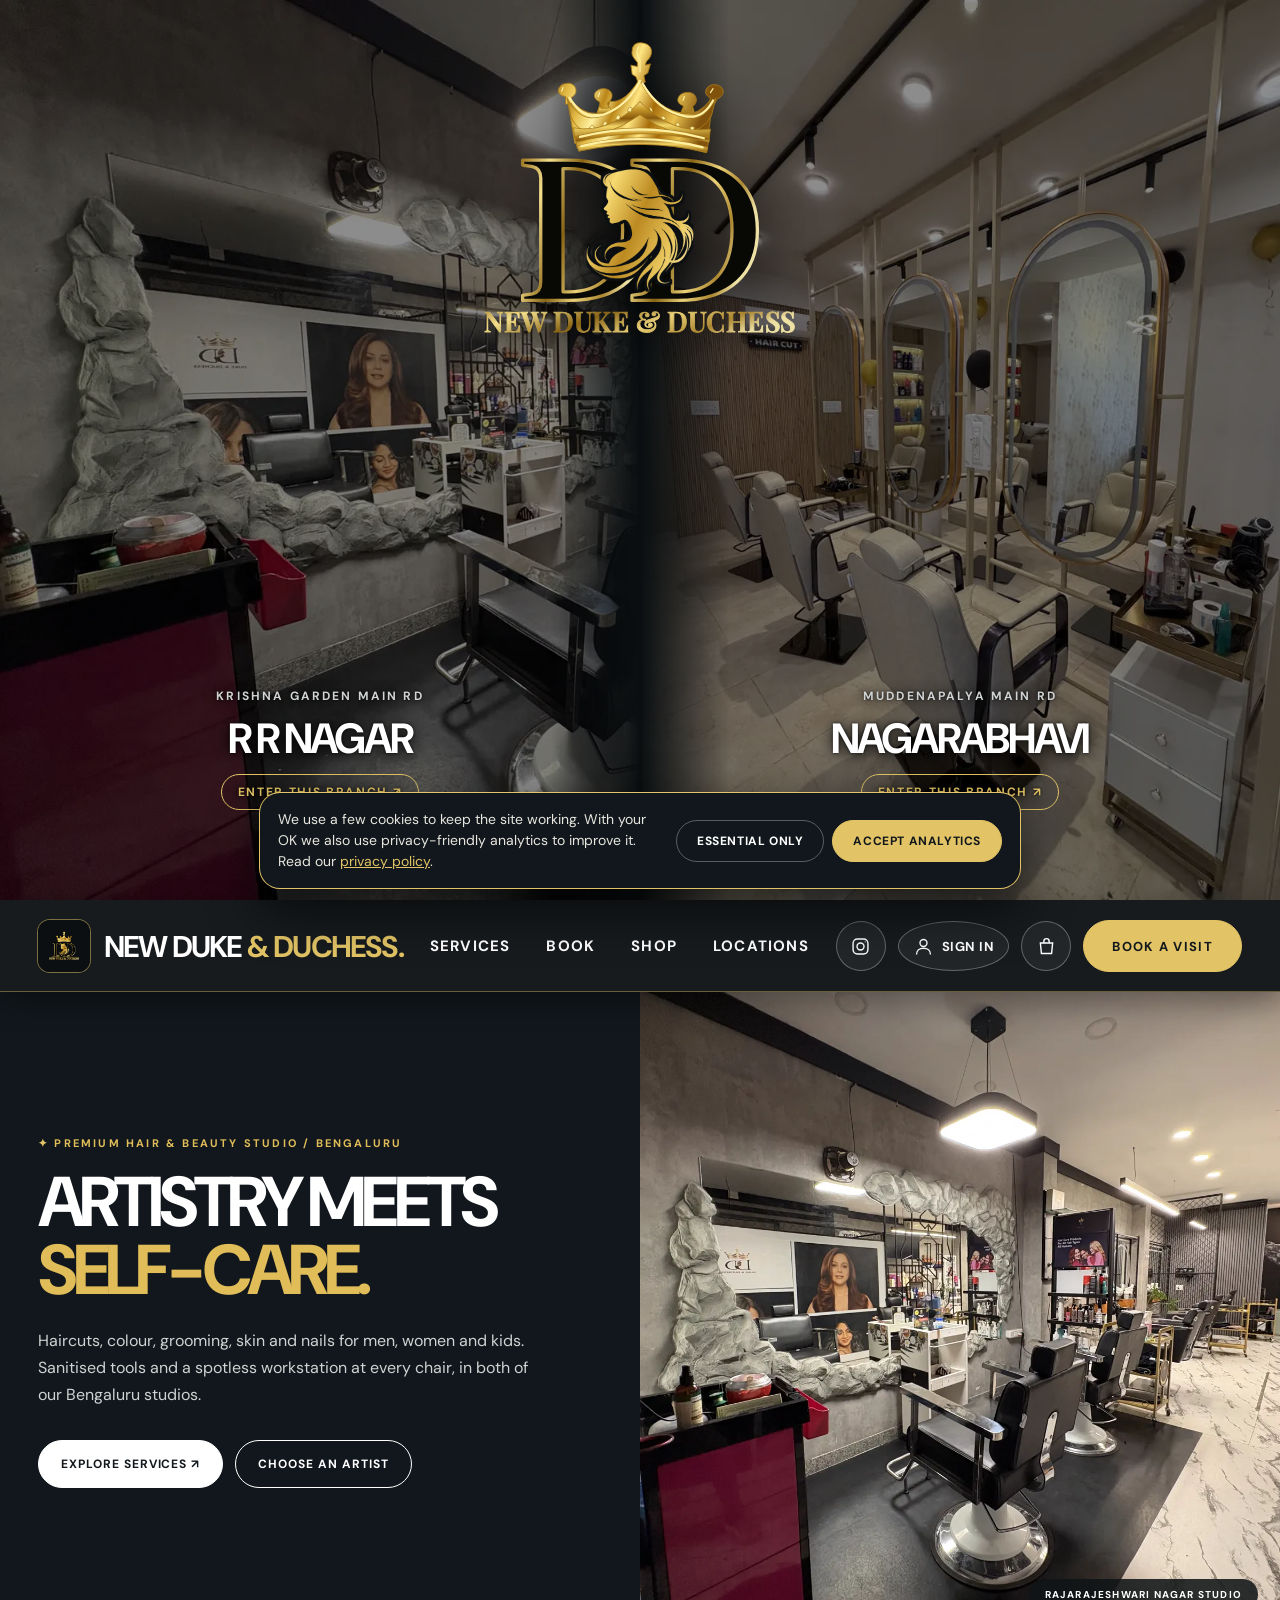
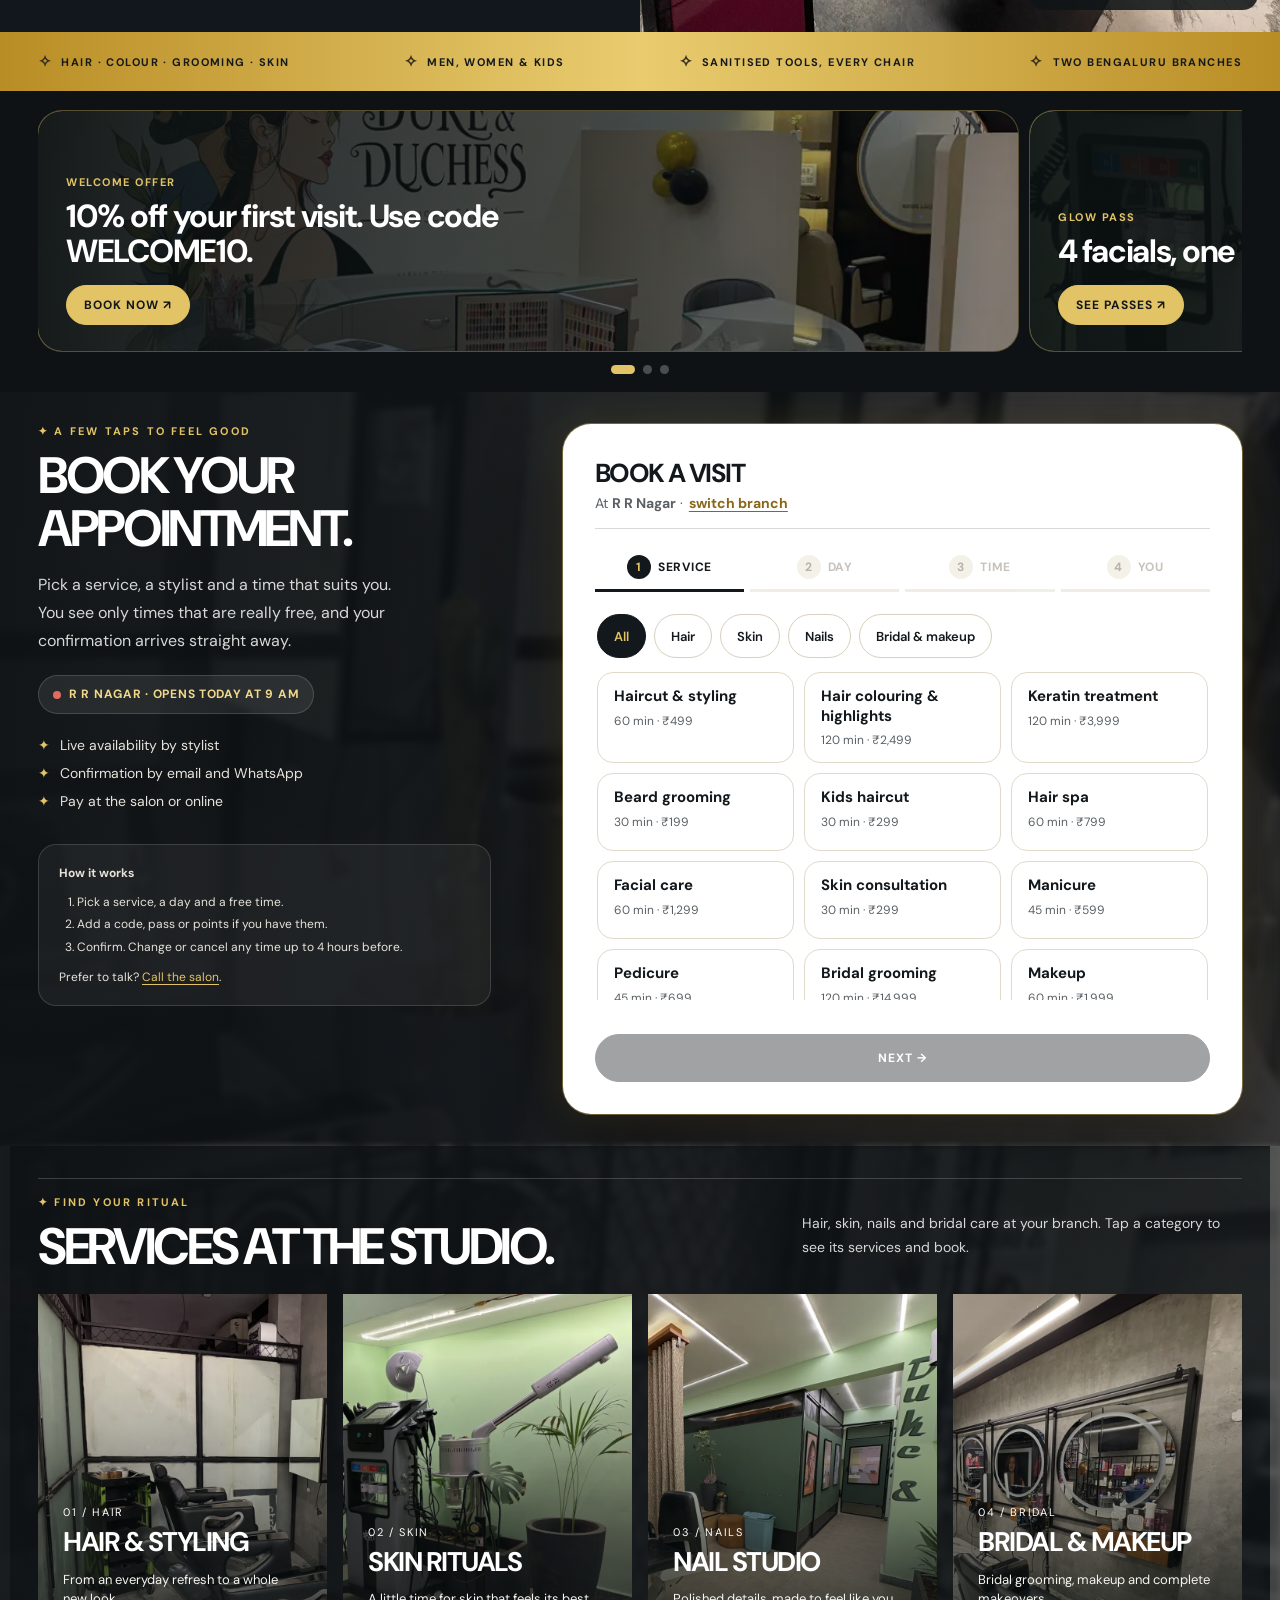
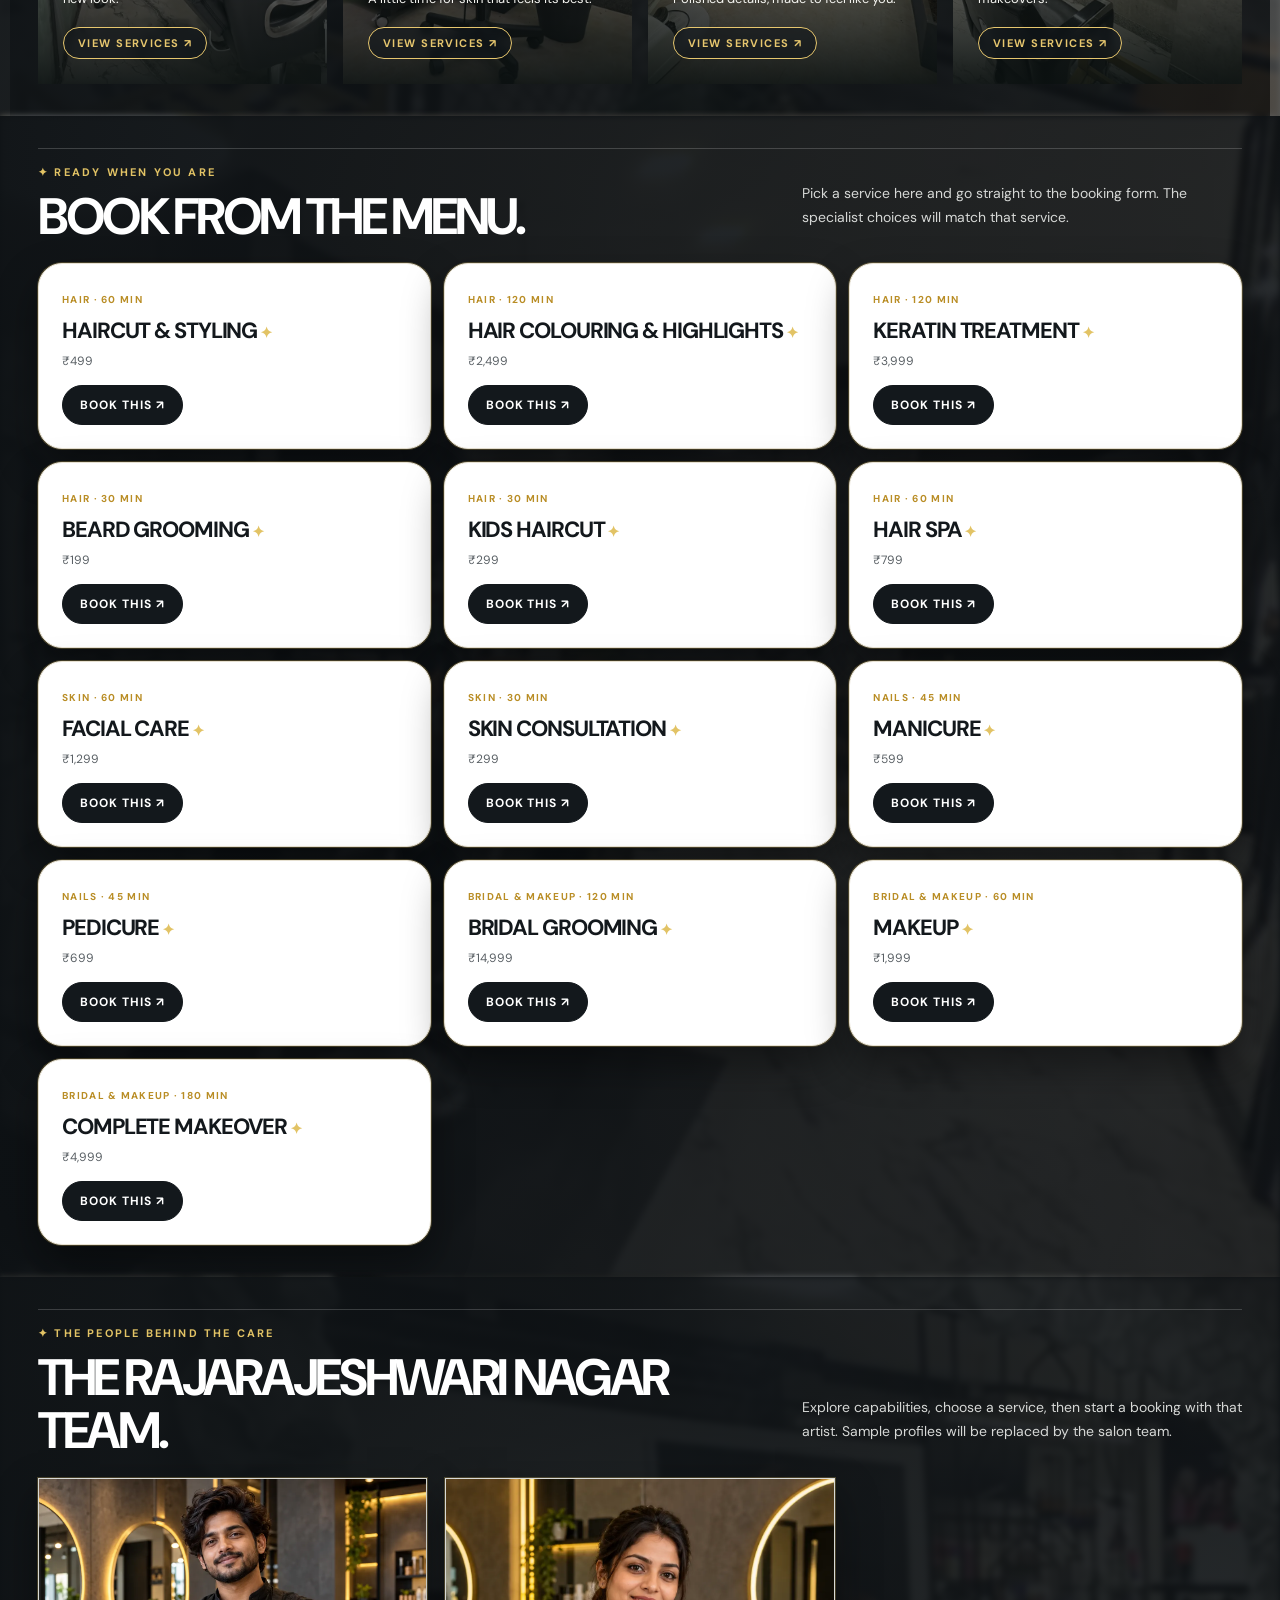
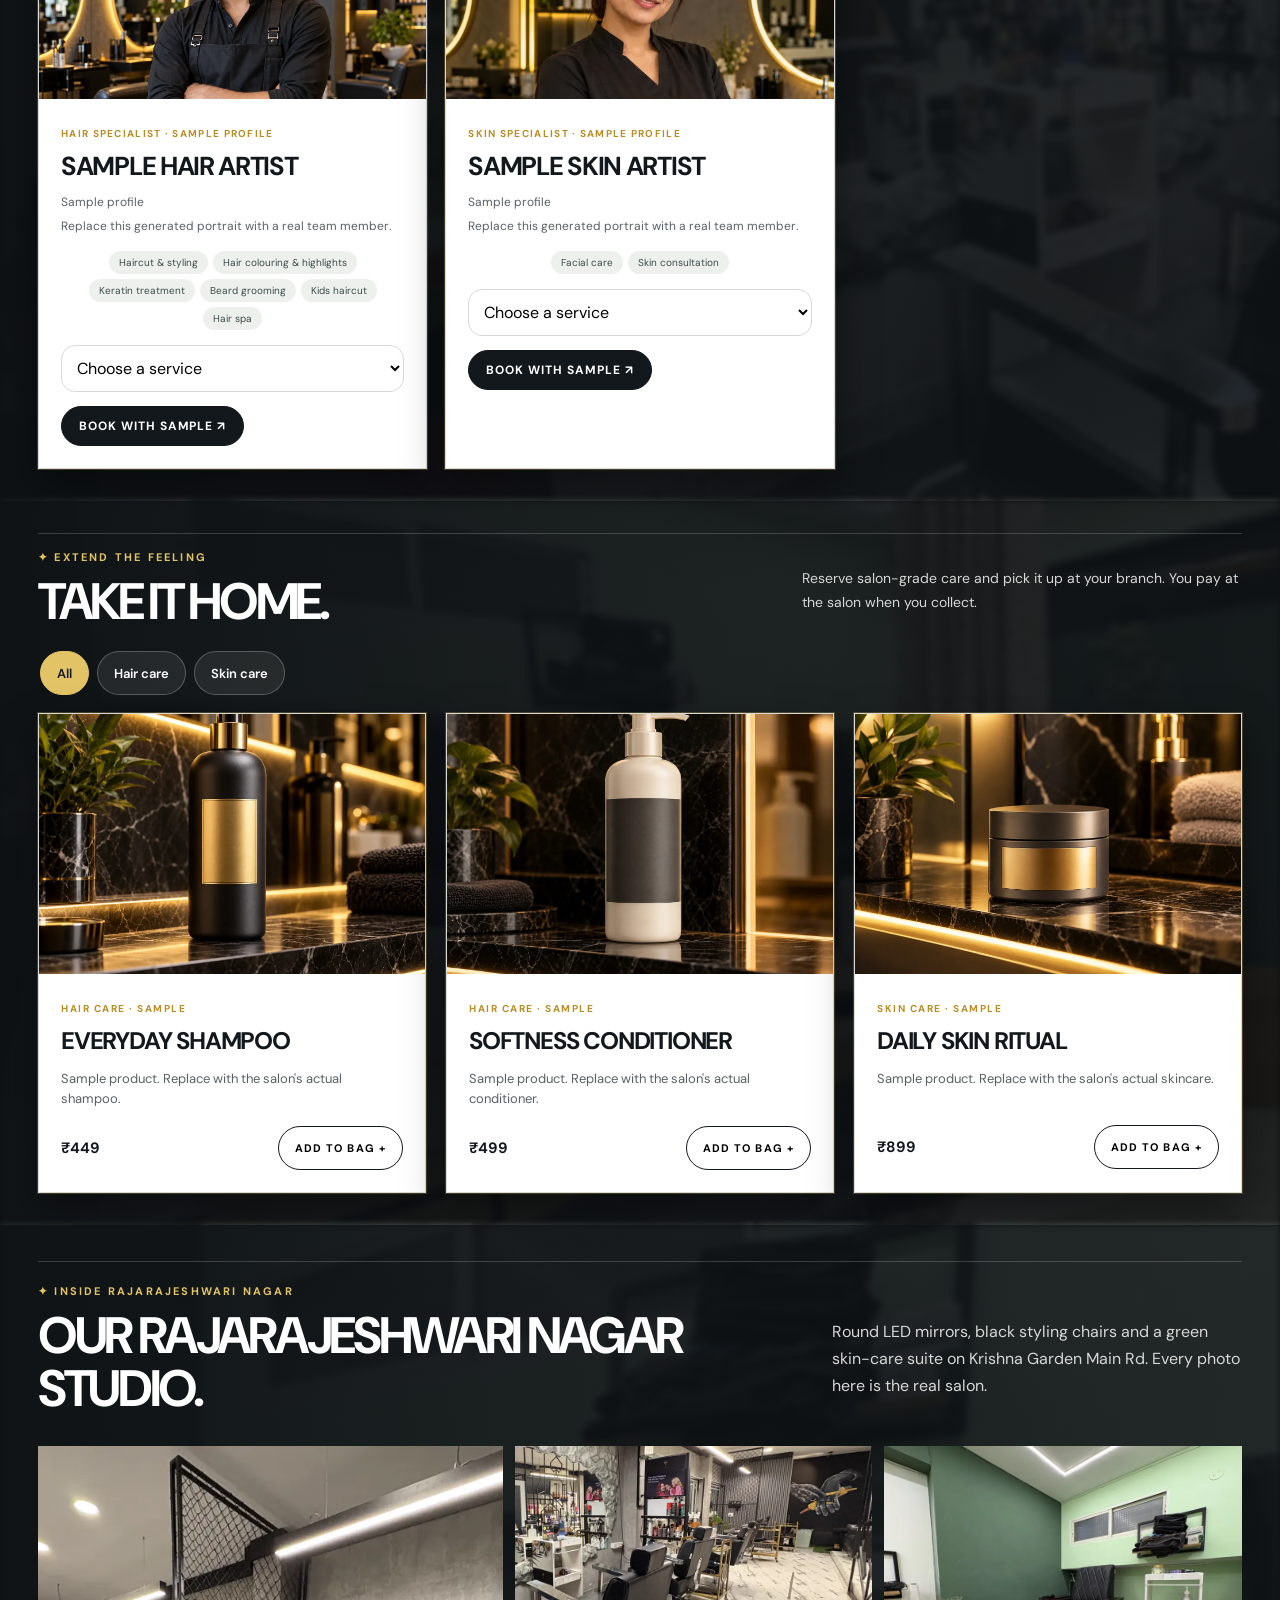
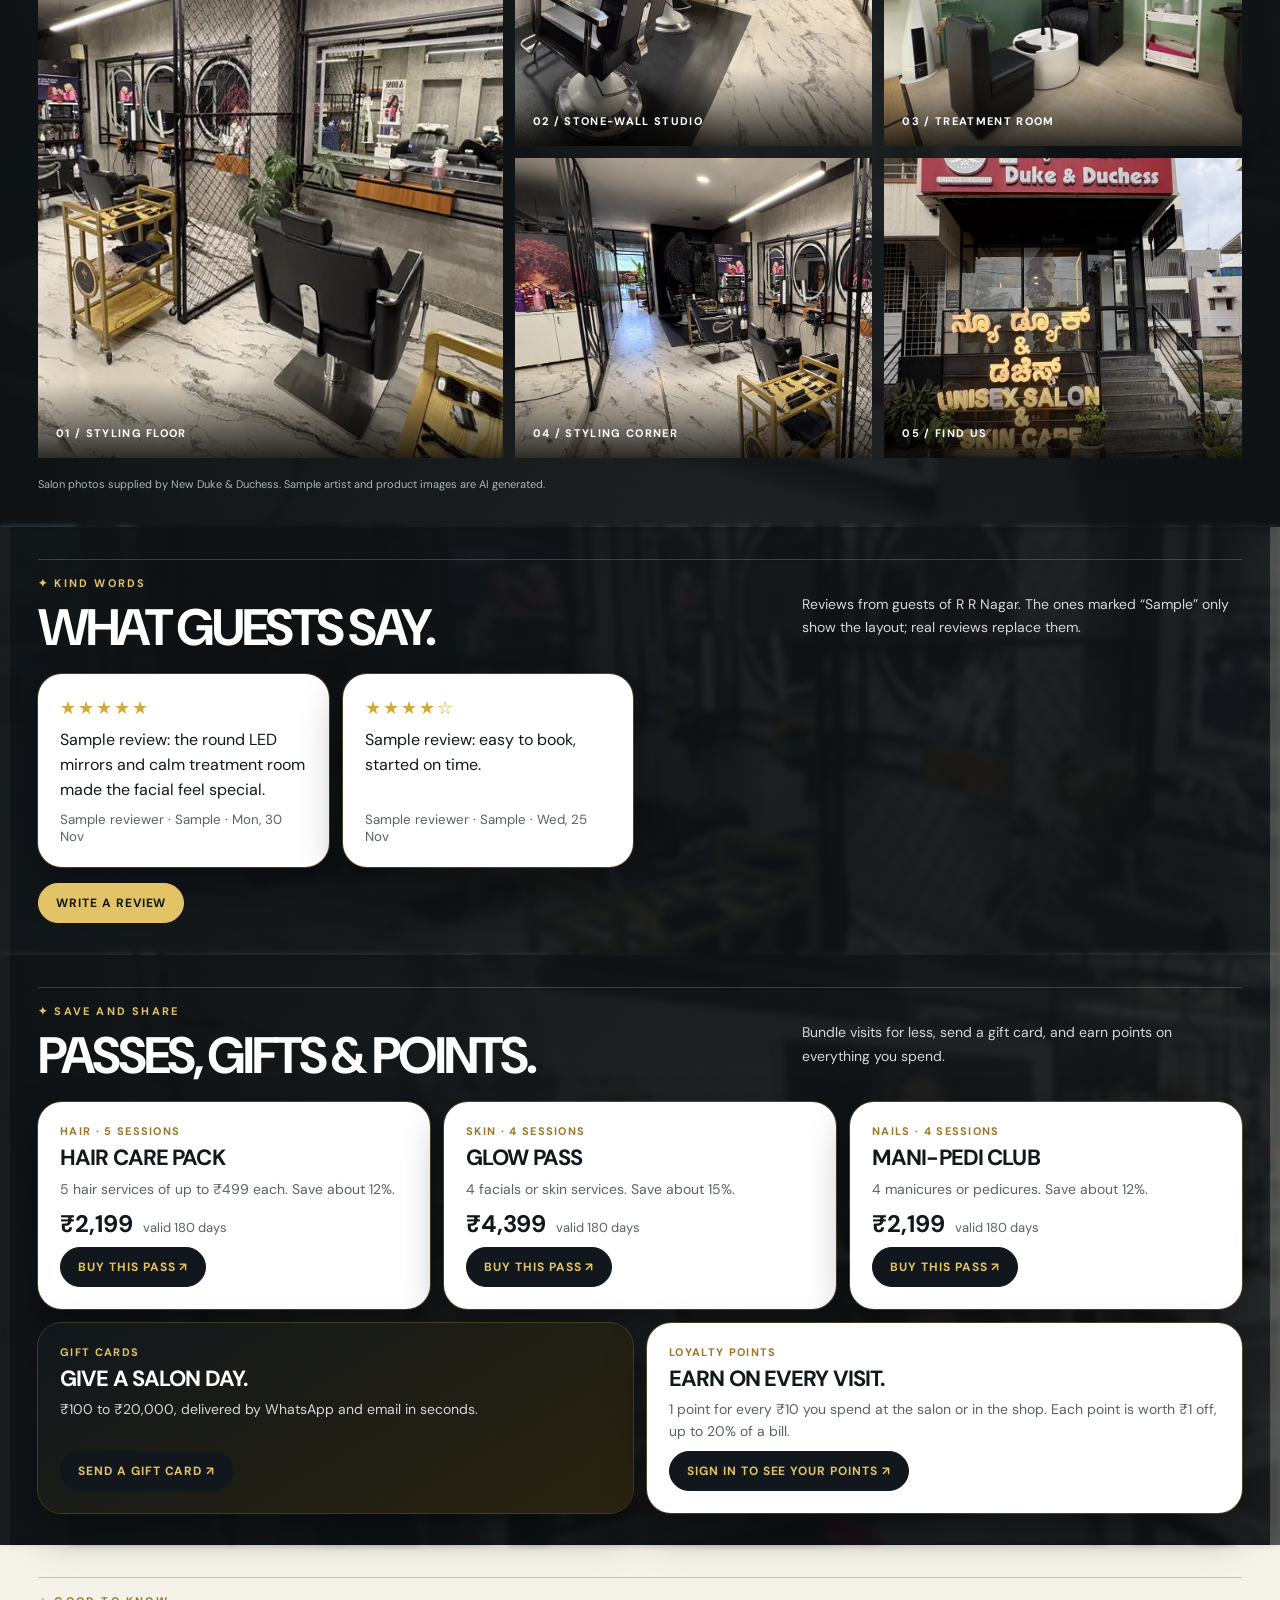
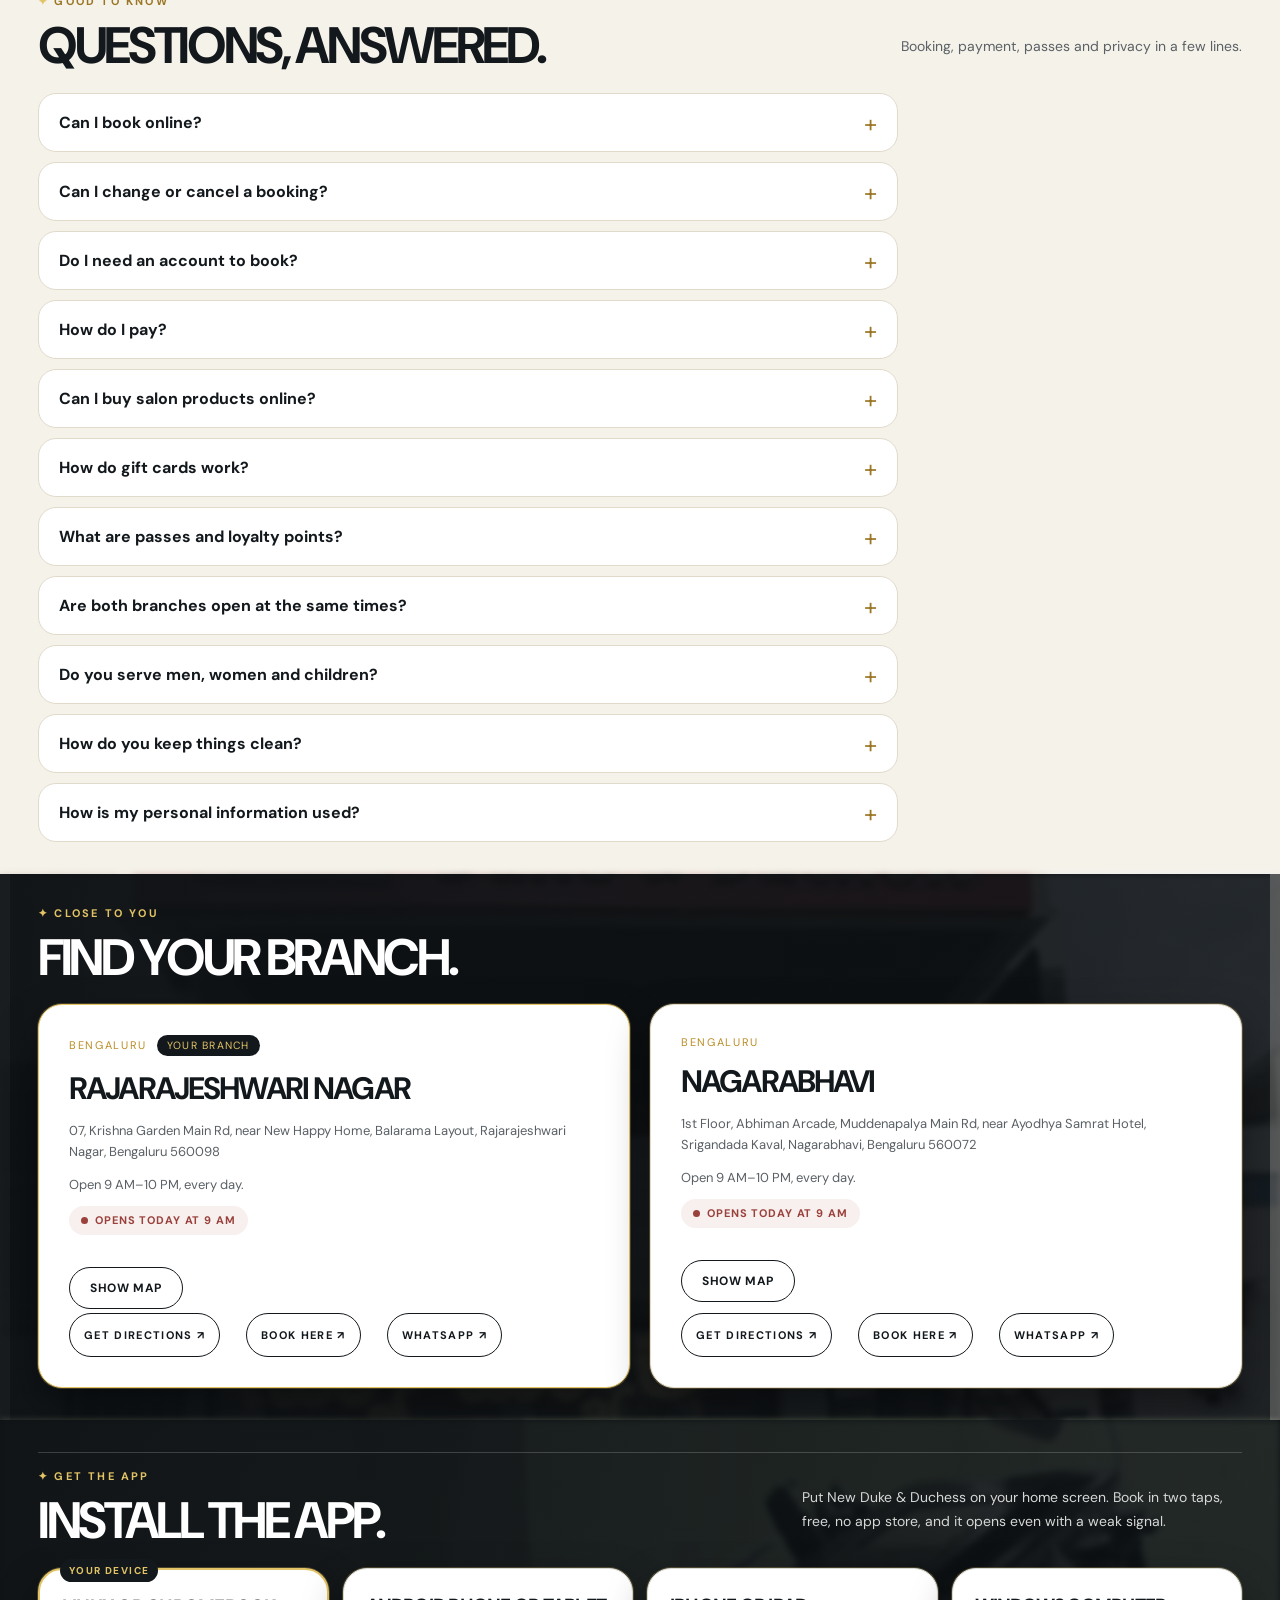
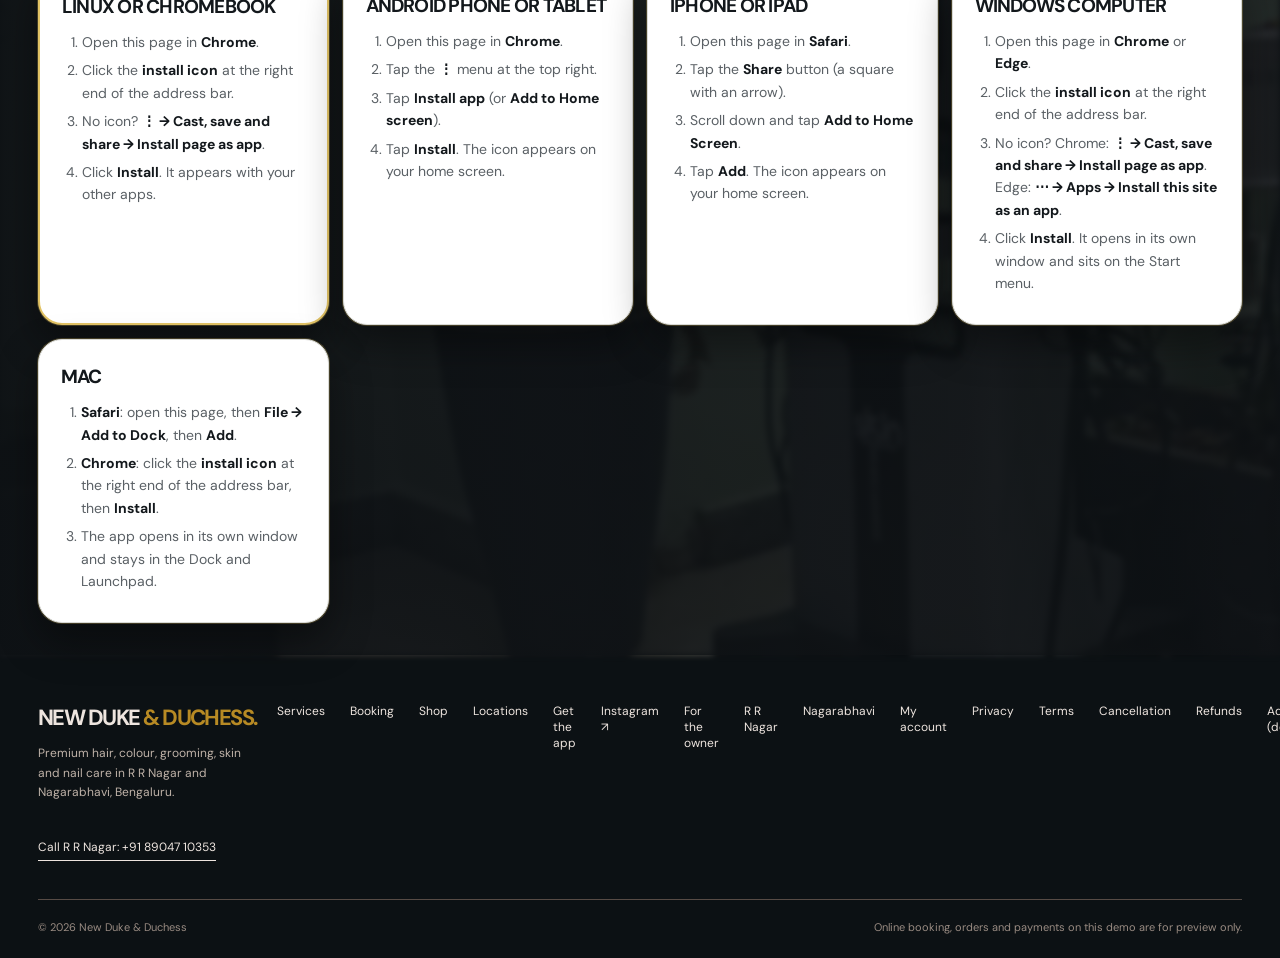
==== commit 7b306749: "Demo platform: accounts, live availability, orders, admin, branch SEO pages, new photos Adds working" ====
--- a/index.html
+++ b/index.html
@@ -4,10 +4,10 @@
 <meta charset="utf-8"><meta name="viewport" content="width=device-width, initial-scale=1, viewport-fit=cover">
 <meta name="theme-color" content="#0e1215"><link rel="manifest" href="manifest.webmanifest"><link rel="icon" type="image/png" sizes="48x48" href="icons/favicon-48.png"><link rel="apple-touch-icon" href="icons/apple-touch-icon.png"><meta name="mobile-web-app-capable" content="yes"><meta name="apple-mobile-web-app-capable" content="yes"><meta name="apple-mobile-web-app-title" content="Duke &amp; Duchess"><meta name="apple-mobile-web-app-status-bar-style" content="black"><meta name="application-name" content="Duke &amp; Duchess"><meta name="msapplication-TileColor" content="#0b0f11">
 <title>New Duke & Duchess | Hair, skin & nails in Bengaluru</title>
-<meta name="description" content="Premium hair, colour, grooming, skin and nail care for men, women and kids in RR Nagar and Nagarabhavi, Bengaluru. Explore services and preview appointment booking.">
+<meta name="description" content="Premium hair, colour, grooming, skin and nail care for men, women and kids in RR Nagar and Nagarabhavi, Bengaluru. Book online with the stylist you like, shop salon care, and buy gift cards and passes.">
 <meta property="og:type" content="website"><meta property="og:title" content="New Duke & Duchess | Hair, skin & nails in Bengaluru"><meta property="og:description" content="Premium hair, colour, grooming, skin and nail care for men, women and kids in RR Nagar and Nagarabhavi, Bengaluru."><meta property="og:image" content="https://dhanud72.github.io/duke-duchess-demo/assets/og-image.jpg"><meta property="og:image:width" content="1200"><meta property="og:image:height" content="630"><meta name="twitter:card" content="summary_large_image">
 <script type="application/ld+json">{"@context":"https://schema.org","@graph":[{"@type":"HairSalon","name":"New Duke & Duchess, Rajarajeshwari Nagar","url":"https://dhanud72.github.io/duke-duchess-demo/","image":"https://dhanud72.github.io/duke-duchess-demo/assets/og-image.jpg","telephone":"+919900650353","address":{"@type":"PostalAddress","streetAddress":"07, Krishna Garden Main Rd, near New Happy Home, Balarama Layout, Rajarajeshwari Nagar","addressLocality":"Bengaluru","postalCode":"560098","addressCountry":"IN"},"openingHours":"Mo-Su 09:00-22:00","hasMap":"https://maps.app.goo.gl/4eGpy7cEYxkTDUa19"},{"@type":"HairSalon","name":"New Duke & Duchess, Nagarabhavi","url":"https://dhanud72.github.io/duke-duchess-demo/","image":"https://dhanud72.github.io/duke-duchess-demo/assets/og-image.jpg","telephone":"+919900650353","address":{"@type":"PostalAddress","streetAddress":"1st Floor, Abhiman Arcade, Muddenapalya Main Rd, near Ayodhya Samrat Hotel, Srigandada Kaval, Nagarabhavi","addressLocality":"Bengaluru","postalCode":"560072","addressCountry":"IN"},"openingHours":"Mo-Su 09:00-22:00","hasMap":"https://maps.app.goo.gl/FNLtZeAC8STdS84V9"}]}</script>
-<link rel="preconnect" href="https://fonts.googleapis.com"><link rel="preconnect" href="https://fonts.gstatic.com" crossorigin>
+<link rel="canonical" href="https://dhanud72.github.io/duke-duchess-demo/"><link rel="stylesheet" href="ndd.css"><link rel="preconnect" href="https://fonts.googleapis.com"><link rel="preconnect" href="https://fonts.gstatic.com" crossorigin>
 <link href="https://fonts.googleapis.com/css2?family=DM+Sans:wght@400;500;600;700&family=Playfair+Display:wght@400;500;600&display=swap" rel="stylesheet">
 <style>
 *{box-sizing:border-box}[hidden]{display:none!important}html{scroll-behavior:smooth}body{margin:0;background:var(--cream);color:var(--ink);font-family:"DM Sans",sans-serif}button,input,select{font:inherit}button{cursor:pointer}a{color:inherit;text-decoration:none}.container{max-width:1260px;margin:auto;padding:0 28px}.announcement{background:var(--dark);color:#f9eee7;text-align:center;font-size:12px;letter-spacing:.12em;padding:10px 16px;text-transform:uppercase}.nav{height:82px;display:flex;align-items:center;justify-content:space-between;gap:20px}.brand{font-family:"Playfair Display",serif;font-size:29px;letter-spacing:-.04em;white-space:nowrap}.brand span{color:var(--rose)}.navlinks{display:flex;gap:28px;align-items:center;font-size:13px;font-weight:700;letter-spacing:.04em}.navlinks a:hover,.footlinks a:hover{color:var(--rose)}.navright{display:flex;gap:12px;align-items:center}.bag{border:1px solid var(--line);background:transparent;display:grid;place-items:center;border-radius:50%;width:42px;height:42px;position:relative;font-size:18px}.bag b{position:absolute;background:var(--rose);color:#fff;font-size:10px;width:16px;height:16px;border-radius:50%;right:-4px;top:-4px;display:grid;place-items:center}.btn{border:1px solid var(--ink);background:var(--ink);color:#fff;border-radius:2px;padding:14px 22px;font-weight:700;font-size:12px;text-transform:uppercase;letter-spacing:.12em;display:inline-flex;align-items:center;justify-content:center;gap:10px;min-height:48px;transition:.2s}.btn:hover{background:#4a3833}.btn.light{background:var(--paper);color:var(--ink);border-color:var(--paper)}.btn.outline{background:transparent;color:var(--ink)}.btn.small{padding:11px 17px;min-height:40px}.hero{position:relative}.hero .container{position:relative;width:100%;color:#fff}.eyebrow{font-size:11px;font-weight:700;letter-spacing:.2em;text-transform:uppercase;color:var(--rose)}.hero .eyebrow{color:#ecd3b9}.hero h1{font:500 clamp(48px,6vw,83px)/1.05 "Playfair Display",serif;letter-spacing:-.045em;max-width:640px;margin:18px 0 22px}.hero h1 em{font-weight:400}.hero p{font-size:16px;line-height:1.8;max-width:490px;color:#f1e8e1;margin:0 0 32px}.heroactions{display:flex;gap:12px;flex-wrap:wrap}.strip{background:#eee8e0;border-bottom:1px solid var(--line)}.stripinner{display:flex;justify-content:space-between;gap:20px;padding-top:19px;padding-bottom:19px;text-transform:uppercase;letter-spacing:.13em;font-size:11px;font-weight:700;color:#665b55}.stripinner span{display:flex;align-items:center;gap:9px}.stripinner i{font-style:normal;color:var(--rose);font-size:16px}.section{padding:90px 0}.sectionhead{display:flex;align-items:end;justify-content:space-between;gap:20px;margin-bottom:34px}.section h2,.bookingcopy h2,.locations h2{font:500 clamp(36px,4vw,54px)/1.16 "Playfair Display",serif;letter-spacing:-.035em;margin:12px 0 0}.sectionintro{max-width:440px;color:var(--muted);line-height:1.7;font-size:14px}.services{display:grid;grid-template-columns:repeat(4,1fr);gap:16px}.service{min-height:350px;background:#ddd2c6;position:relative;overflow:hidden;padding:25px;display:flex;align-items:end;color:#fff}.service:before{content:"";position:absolute;inset:0;background:linear-gradient(0deg,rgba(26,17,15,.78),transparent 75%)}.servicecontent{position:relative;z-index:1}.service small{font-size:11px;text-transform:uppercase;letter-spacing:.15em}.service h3{font:500 31px "Playfair Display",serif;margin:7px 0 13px}.service p{font-size:13px;line-height:1.5;color:#fffddd;margin:0 0 18px}.service button{border:0;border-bottom:1px solid #fff;background:transparent;color:#fff;text-transform:uppercase;letter-spacing:.13em;font-size:11px;padding:0 0 6px;font-weight:700}.booking{background:#e8ded3;padding:80px 0}.bookinggrid{display:grid;grid-template-columns:.8fr 1.2fr;gap:72px;align-items:start}.bookingcopy p{color:var(--muted);line-height:1.75;max-width:380px}.bookingnote{margin-top:34px;border-top:1px solid #cbbeb2;padding-top:20px;font-size:12px;line-height:1.7;color:#695d57}.bookingcard{background:var(--paper);padding:32px;box-shadow:0 18px 50px #53423718}.cardtop{display:flex;justify-content:space-between;gap:18px;align-items:start;border-bottom:1px solid var(--line);padding-bottom:22px;margin-bottom:22px}.cardtop h3{font:500 26px "Playfair Display",serif;margin:0 0 6px}.cardtop p{margin:0;color:var(--muted);font-size:13px}.pill{background:#f3e9de;color:#79584b;font-size:10px;padding:7px 9px;letter-spacing:.1em;text-transform:uppercase;font-weight:700;white-space:nowrap}.formgrid{display:grid;grid-template-columns:1fr 1fr;gap:18px}.field{display:flex;flex-direction:column;gap:8px}.field.full{grid-column:1/-1}.field label{font-size:11px;text-transform:uppercase;letter-spacing:.1em;font-weight:700}.field input,.field select{width:100%;background:#fff;border:1px solid #dcd1c8;border-radius:0;padding:12px 14px;min-height:46px;color:var(--ink)}.field input:focus,.field select:focus{outline:2px solid #c99687;outline-offset:1px}.formhint{font-size:11px;color:#8a7e76;line-height:1.5;margin:19px 0}.formerror{color:#a04439;font-size:12px;min-height:18px}.bookingcard .btn{width:100%}.shop{background:var(--paper)}.products{display:grid;grid-template-columns:repeat(3,1fr);gap:20px}.product{border:1px solid var(--line);background:#fff}.productimage{height:260px;display:grid;place-items:center;overflow:hidden;position:relative}.bottle{height:160px;width:80px;background:linear-gradient(90deg,#7a5236,#ad7c52 22%,#8a5b3d 80%,#62452e);border-radius:10px 10px 15px 15px;position:relative;box-shadow:22px 18px 25px #3f302531;transform:rotate(-7deg)}.bottle:before{content:"";position:absolute;top:-26px;left:23px;width:35px;height:29px;background:#282320;border-radius:4px 4px 0 0}.bottle:after{content:"CARE";position:absolute;left:10px;right:10px;top:55px;padding:18px 2px;background:#e8dfd0;text-align:center;font-size:10px;letter-spacing:.2em;color:#4b4038}.productimage.b .bottle{background:linear-gradient(90deg,#d6c3ae,#f2e5d3,#c7ae96);transform:rotate(8deg)}.productimage.c .bottle{background:linear-gradient(90deg,#575441,#95947b,#4e5141);width:91px;height:120px;transform:rotate(-4deg)}.productbody{padding:22px}.productbody small{color:var(--rose);text-transform:uppercase;font-size:10px;letter-spacing:.15em;font-weight:700}.productbody h3{font:500 24px "Playfair Display",serif;margin:8px 0}.productbody p{font-size:13px;color:var(--muted);line-height:1.5;min-height:38px}.productbottom{display:flex;justify-content:space-between;align-items:center;gap:14px;margin-top:18px}.productbottom span{font-size:12px;color:#8c7c70}.productbottom button{background:none;border:0;border-bottom:1px solid var(--ink);padding:4px 0;text-transform:uppercase;font-size:11px;font-weight:700;letter-spacing:.1em}.locations{padding:88px 0}.locationgrid{display:grid;grid-template-columns:1fr 1fr;gap:20px;margin-top:34px}.location{border:1px solid var(--line);background:#fff;padding:30px;min-height:260px;display:flex;flex-direction:column;align-items:start}.locationnum{color:var(--rose);font-size:11px;letter-spacing:.15em}.location h3{font:500 31px "Playfair Display",serif;margin:12px 0}.location p{color:var(--muted);font-size:13px;line-height:1.6;margin:0 0 26px}.location a{font-size:11px;text-transform:uppercase;letter-spacing:.12em;font-weight:700;border-bottom:1px solid;padding-bottom:5px;margin-top:auto}footer{background:#211c1a;color:#eee5df;padding:48px 0 24px}.footerinner{display:flex;justify-content:space-between;gap:20px;align-items:start}.footerinner p{font-size:12px;color:#bfb2a8;max-width:390px;line-height:1.6}.footlinks{display:flex;gap:25px;font-size:12px}.bottom{border-top:1px solid #574b45;margin-top:38px;padding-top:20px;font-size:11px;color:#998b82;display:flex;justify-content:space-between}.overlay{position:fixed;inset:0;background:#130e0caa;z-index:10;display:none}.overlay.show{display:block}.drawer{position:fixed;right:0;top:0;height:100vh;width:min(420px,100%);background:var(--paper);z-index:11;transform:translateX(100%);transition:transform .25s;padding:26px;display:flex;flex-direction:column}.drawer.show{transform:none}.drawertop{display:flex;justify-content:space-between;align-items:center;border-bottom:1px solid var(--line);padding-bottom:20px}.drawertop h2{font:500 30px "Playfair Display",serif;margin:0}.close{background:transparent;border:0;font-size:28px}.cartitems{flex:1;overflow:auto}.cartitem{padding:20px 0;border-bottom:1px solid var(--line);display:flex;justify-content:space-between;gap:15px}.cartitem h3{font-size:15px;margin:0 0 7px}.cartitem p{font-size:12px;color:var(--muted);margin:0}.cartitem button{border:0;background:none;text-decoration:underline;font-size:11px;color:var(--muted)}.cartfoot{border-top:1px solid var(--line);padding-top:20px}.cartfoot p,.empty{font-size:13px;color:var(--muted);line-height:1.6}.cartfoot .btn{width:100%}.toast{position:fixed;left:50%;bottom:28px;transform:translate(-50%,80px);opacity:0;background:var(--ink);color:#fff;padding:13px 20px;font-size:13px;z-index:20;transition:.25s;max-width:calc(100vw - 30px);text-align:center}.toast.show{opacity:1;transform:translate(-50%,0)}.menu{display:none;background:none;border:0;font-size:25px}.mobilemenu{display:none}
@@ -35,10 +35,10 @@
 .section h2,.bookingcopy h2,.locations h2,.reality-head h2{font-family:"DM Sans",sans-serif;font-weight:700;text-transform:uppercase;letter-spacing:-.065em;line-height:1.03}
 .sectionhead{border-top:1px solid #bcc0be;padding-top:22px}
 .service{background-position:center;background-size:cover;border:0;min-height:390px}
-.service.one{background-image:url("assets/salon-hairwash.webp")}
-.service.two{background-image:url("assets/salon-facial.webp")}
-.service.three{background-image:url("assets/salon-pedicure.webp")}
-.service.four{background-image:url("assets/salon-vanity.webp")}
+.service.one{background-image:url("assets/p-nb-hair.webp")}
+.service.two{background-image:url("assets/p-nb-skin.webp")}
+.service.three{background-image:url("assets/p-nb-nails.webp")}
+.service.four{background-image:url("assets/p-nb-more.webp")}
 .service:before{background:linear-gradient(0deg,#0b1111f2 0%,#0b11118a 38%,transparent 90%)}
 .service h3{font:700 27px/1.05 "DM Sans",sans-serif;text-transform:uppercase;letter-spacing:-.055em}
 .service p{color:#f4f4f0}.service button{color:#e6c66e;border-color:#e6c66e}
@@ -326,28 +326,92 @@
 .bookfab{bottom:calc(14px + env(safe-area-inset-bottom))}.bagbar{bottom:calc(16px + env(safe-area-inset-bottom))}
 .drawer{padding-bottom:calc(26px + env(safe-area-inset-bottom))}.toast{bottom:calc(28px + env(safe-area-inset-bottom))}
 .halftext{padding-left:max(3vw,env(safe-area-inset-left));padding-right:max(3vw,env(safe-area-inset-right))}
+
+/* ── Phone app shell ────────────────────────────────────────────────────── */
+.tabbar{display:none}
+@media(max-width:700px){
+  .tabbar{display:grid;position:fixed;left:0;right:0;bottom:0;z-index:12;grid-template-columns:repeat(5,1fr);align-items:end;padding:4px max(6px,env(safe-area-inset-left)) calc(4px + env(safe-area-inset-bottom)) max(6px,env(safe-area-inset-right));background:#0e1215f5;backdrop-filter:blur(14px);-webkit-backdrop-filter:blur(14px);border-top:1px solid #e2c36540;box-shadow:0 -8px 24px #0006}
+  .tabbar a{position:relative;display:flex;flex-direction:column;align-items:center;justify-content:center;gap:3px;min-height:54px;color:#8f979a;font-size:10.5px;font-weight:700;letter-spacing:.03em;transition:color .2s}
+  .tabbar svg{width:23px;height:23px}
+  .tabbar a.on{color:#e2c365}.tabbar a.on:after{content:"";position:absolute;top:2px;width:18px;height:3px;border-radius:2px;background:#e2c365}
+  .tabbar .tabbook{color:#e2c365}.tabbar .tabbook:after{display:none}
+  .tabbar .tabbook i{display:grid;place-items:center;width:56px;height:56px;margin-top:-24px;border-radius:50%;background:linear-gradient(160deg,#f3dc8f,#d4ac45);color:#11171c;box-shadow:0 0 0 5px #0e1215,0 8px 22px #000a}
+  .tabbar .tabbook.on i{box-shadow:0 0 0 5px #0e1215,0 0 22px #e2c365aa}
+  .tabbadge{position:absolute;top:4px;left:calc(50% + 6px);min-width:18px;height:18px;padding:0 5px;border-radius:9px;background:#e2c365;color:#11171c;font-size:10px;font-weight:800;display:grid;place-items:center}
+  body{padding-bottom:calc(66px + env(safe-area-inset-bottom))}
+  .bookfab{display:none!important}
+  .bagbar{bottom:calc(78px + env(safe-area-inset-bottom))}.toast{bottom:calc(140px + env(safe-area-inset-bottom))}
+  header.nav .menu{display:none}header.nav .insta{display:grid}
+
+  /* Compact, consistent headings and cards */
+  .section h2,.locations h2,.reality-head h2,.bookingcopy h2{font-size:30px!important;line-height:1}
+  .sectionintro,.reality-head p{font-size:13px;margin-top:8px}
+  .service,.artistcard,.offercard,.installcard,.product,.location,.reality-grid figure,.bookingcard{border-radius:20px}
+
+  /* Swipe rows */
+  .services,.artistgrid,.offergrid,.reality-grid,.installgrid{display:grid!important;grid-auto-flow:column;grid-template-columns:none!important;grid-template-rows:none!important;grid-auto-columns:80%;grid-auto-rows:auto!important;gap:12px;overflow-x:auto;overscroll-behavior-x:contain;scroll-snap-type:x mandatory;scroll-padding-left:20px;margin:0 -20px;padding:4px 20px 10px;scrollbar-width:none}
+  .services::-webkit-scrollbar,.artistgrid::-webkit-scrollbar,.offergrid::-webkit-scrollbar,.reality-grid::-webkit-scrollbar,.installgrid::-webkit-scrollbar{display:none}
+  .services>*,.artistgrid>*,.offergrid>*,.reality-grid>*,.installgrid>*{scroll-snap-align:start}
+  .service{min-height:320px}
+  .reality-grid figure,.reality-grid .large{height:360px!important;grid-row:auto!important;grid-column:auto!important}
+  .installgrid{grid-auto-columns:86%}.installcard.yours{order:-1}
+
+  /* Service menu as an app list */
+  .menugrid{grid-template-columns:1fr!important;gap:0;border-radius:20px;overflow:hidden;box-shadow:0 0 0 1px #e2c36540,0 18px 40px #0006}
+  .menuitem{flex-direction:row;align-items:center;justify-content:space-between;min-height:0;padding:14px 16px;gap:12px;border:0;border-bottom:1px solid #ece6d8;border-radius:0;box-shadow:none!important}
+  .menuitem:last-child{border-bottom:0}.menuitem h3{font-size:16px;margin:3px 0 2px}.menuitem h3:after{display:none}.menuitem p{font-size:12px}
+  .menuitem .btn{flex:none;min-height:40px;padding:0 14px;font-size:11px}
+
+  /* Two-column shop */
+  .products{grid-template-columns:1fr 1fr!important;gap:10px}
+  .productimage{height:150px!important}.productbody{padding:12px}.productbody small{font-size:10px}.productbody h3{font-size:15px;margin:4px 0}.productbody p{display:none}
+  .productbottom{flex-direction:column;align-items:stretch;gap:8px;margin-top:8px}.productbottom .price{font-size:14px}
+  .productbottom>button{width:100%;justify-content:center}.productbottom .qty{justify-content:space-between;width:100%}
+
+  /* Bottom sheets */
+  .drawer{top:auto;bottom:0;left:0;right:0;width:100%;height:auto!important;max-height:88vh;max-height:88dvh;border-radius:24px 24px 0 0;transform:translateY(105%);padding-top:12px}
+  .drawer.show{transform:none}
+  .drawer:before{content:"";display:block;flex:none;width:44px;height:5px;border-radius:3px;background:#d6cfbf;margin:0 auto 12px}
+  .cartitems{flex:0 1 auto;min-height:60px}
+  .pview{margin:auto 0 0;width:100%;max-width:100%;max-height:90vh;max-height:90dvh;border-radius:24px 24px 0 0}
+  .pview .pvimg{max-height:260px}
+}
 </style>
 </head>
 <body>
-<section class="branchdialog" id="branchDialog" aria-labelledby="branchTitle"><div class="split"><button type="button" class="half rr" data-pick-branch="RR Nagar"><img src="assets/branch-rr.webp" alt=""><span class="halftext"><small>Krishna Garden Main Rd</small><b>R R Nagar</b><i>Enter<span class="long"> this branch</span> ↗</i></span></button><button type="button" class="half nb" data-pick-branch="Nagarabhavi"><img src="assets/split-nb.webp" alt=""><span class="halftext"><small>Muddenapalya Main Rd</small><b>Nagarabhavi</b><i>Enter<span class="long"> this branch</span> ↗</i></span></button><div class="splithead"><svg xmlns="http://www.w3.org/2000/svg" class="splitlogo" viewBox="0 0 240 222" role="img" aria-label="Duke and Duchess logo"><defs><linearGradient id="ddlGold" x1="0" y1="0" x2="1" y2=".16"><stop stop-color="#81520a"/><stop offset=".16" stop-color="#e2b944"/><stop offset=".29" stop-color="#fff1a0"/><stop offset=".4" stop-color="#bb8617"/><stop offset=".51" stop-color="#ffe682"/><stop offset=".65" stop-color="#a66b09"/><stop offset=".82" stop-color="#e9c24f"/><stop offset="1" stop-color="#80520c"/></linearGradient><linearGradient id="ddlBand" x1="0" y1="0" x2=".1" y2="1"><stop stop-color="#fff0a0"/><stop offset=".24" stop-color="#c99b2c"/><stop offset=".5" stop-color="#87580c"/><stop offset=".7" stop-color="#f3d566"/><stop offset="1" stop-color="#a77c20"/></linearGradient><linearGradient id="ddlEdge" x1="0" y1="0" x2="1" y2=".3"><stop stop-color="#a17b28"/><stop offset=".2" stop-color="#f4df8b"/><stop offset=".44" stop-color="#896415"/><stop offset=".65" stop-color="#ead179"/><stop offset=".85" stop-color="#ac8731"/><stop offset="1" stop-color="#eee1a4"/></linearGradient><linearGradient id="ddlFace" x1="0" y1="0" x2="1" y2=".45"><stop stop-color="#996719"/><stop offset=".32" stop-color="#f7d971"/><stop offset=".57" stop-color="#bc8a21"/><stop offset=".82" stop-color="#e9c65d"/><stop offset="1" stop-color="#fcE9a0"/></linearGradient><path id="ddlD" fill="#080905" stroke="url(#ddlEdge)" stroke-width="2" stroke-linejoin="round" fill-rule="evenodd" d="M0 96H28C59 96 76 112 76 138.5S59 181 28 181H0V178L6 177Q11 176 11 170V107Q11 101 6 100L0 99ZM24.5 101.2V175.8H28C47.5 175.8 60.6 164 60.6 138.5S47.5 101.2 28 101.2Z"/><mask id="ddlGirl" maskUnits="userSpaceOnUse" x="70" y="88" width="100" height="100"><image href="[data-uri]" x="82" y="95" width="76" height="87.3" preserveAspectRatio="xMidYMid meet" transform="translate(240 0) scale(-1 1)"/></mask><mask id="ddlHalo" maskUnits="userSpaceOnUse" x="70" y="88" width="100" height="100"><image href="[data-uri]" x="82" y="95" width="76" height="87.3" preserveAspectRatio="xMidYMid meet" transform="translate(240 0) scale(-1 1)"/></mask></defs><g id="ddlCrownFit" transform="translate(0 -2) translate(120 7) scale(.93) translate(-120 -7)"><g stroke="#a77a1b" stroke-linejoin="round" stroke-width=".65"><path fill="url(#ddlGold)" d="M70 84 65 54 63 46Q75 62 87 61L91 49Q105 59 120 34 133 59 155 61L157 50 160 61Q170 58 178 45L174 65 171 86Q122 72 70 84Z"/><path fill="url(#ddlBand)" d="M87 61 90 53 89 49 94 47 97 51 96 55 99 60ZM151 61 154 54 153 50 158 48 161 52 160 55 162 61Z"/><path fill="url(#ddlGold)" d="M63 48C54 47 57 38 64 38 71 37 74 46 67 49L68 53 63 54ZM89 52C82 49 85 42 92 42 99 42 101 49 95 53L96 57 90 57ZM153 55C146 53 149 45 156 45 163 44 166 52 160 56L160 59 154 59ZM174 49C167 46 171 38 178 39 185 40 186 47 179 50L177 54 173 53ZM118 22C116 19 113 17 114 13 114 8 118 6 122 7 130 8 131 16 125 21L124 24 128 23 126 30 123 32 124 37 119 39 117 33 114 31 113 24 118 25Z"/><path fill="url(#ddlGold)" d="M64 49Q74 69 91 63 111 57 120 36Q132 60 154 64 170 68 178 49L175 62Q168 76 154 74 132 70 120 52Q108 70 88 74 73 78 67 63Z"/><path fill="url(#ddlBand)" d="M69 72Q96 77 120 52 144 77 174 73L173 80Q143 79 120 62 94 80 70 80Z"/><path fill="url(#ddlGold)" d="M70 79Q120 65 173 80L171 91Q122 77 72 88Z"/><path fill="url(#ddlBand)" d="M70 79Q120 66 173 80L173 83Q120 70 71 83ZM72 86Q121 73 172 87L171 91Q122 79 73 90Z"/></g><g fill="none" stroke="#fff0a2" stroke-linecap="round"><path stroke-width="1.7" d="M66 49Q77 67 92 62 111 55 120 36M122 38Q134 59 154 63 168 66 176 51M74 79Q121 67 169 80M75 86Q121 75 168 87"/><path stroke-width=".9" d="M119 10Q116 14 120 20L120 29M61 41 60 44M89 45 88 48M154 48 153 51M176 42 174 45"/></g><g fill="#fff0a0" stroke="#a77d22" stroke-width=".5"><path d="m81 72 2-2 2 1-1 2ZM91 70l2-3 2 1-1 2ZM101 65l2-3 2 1-1 3ZM110 59l2-3 2 1-1 3ZM127 56l2 1 1 3-2-1ZM136 64l2-1 2 2-2 1ZM147 69l2-1 2 2-2 1ZM158 72l2-1 2 1-2 2Z"/></g></g><use href="#ddlD" transform="translate(43 0) translate(38 138.5) scale(1.1765) translate(-38 -138.5)"/><use href="#ddlD" transform="translate(121 0) translate(38 138.5) scale(1.1765) translate(-38 -138.5)"/><rect x="70" y="88" width="100" height="100" fill="#0b0f11" mask="url(#ddlHalo)"/><rect x="70" y="88" width="100" height="100" fill="url(#ddlFace)" mask="url(#ddlGirl)"/><text x="120" y="211" fill="url(#ddlEdge)" stroke="url(#ddlEdge)" stroke-width=".7" paint-order="stroke" font-family="&apos;Playfair Display&apos;,Georgia,serif" font-size="20" font-weight="600" text-anchor="middle" textLength="222" lengthAdjust="spacingAndGlyphs">NEW DUKE &amp; DUCHESS</text></svg><h2 id="branchTitle" class="sronly">Choose your branch</h2></div><a class="scrollcue" href="#site" aria-label="Scroll to the salon">Scroll<svg viewBox="0 0 24 24" fill="none" stroke="currentColor" stroke-width="1.8" aria-hidden="true"><path d="M6 9l6 6 6-6"/></svg></a></div></section>
+<section class="branchdialog" id="branchDialog" aria-labelledby="branchTitle"><div class="split"><button type="button" class="half rr" data-pick-branch="RR Nagar"><img src="assets/p-rr-split.webp" alt=""><span class="halftext"><small>Krishna Garden Main Rd</small><b>R R Nagar</b><i>Enter<span class="long"> this branch</span> ↗</i></span></button><button type="button" class="half nb" data-pick-branch="Nagarabhavi"><img src="assets/p-nb-split.webp" alt=""><span class="halftext"><small>Muddenapalya Main Rd</small><b>Nagarabhavi</b><i>Enter<span class="long"> this branch</span> ↗</i></span></button><div class="splithead"><svg xmlns="http://www.w3.org/2000/svg" class="splitlogo" viewBox="0 0 240 222" role="img" aria-label="Duke and Duchess logo"><defs><linearGradient id="ddlGold" x1="0" y1="0" x2="1" y2=".16"><stop stop-color="#81520a"/><stop offset=".16" stop-color="#e2b944"/><stop offset=".29" stop-color="#fff1a0"/><stop offset=".4" stop-color="#bb8617"/><stop offset=".51" stop-color="#ffe682"/><stop offset=".65" stop-color="#a66b09"/><stop offset=".82" stop-color="#e9c24f"/><stop offset="1" stop-color="#80520c"/></linearGradient><linearGradient id="ddlBand" x1="0" y1="0" x2=".1" y2="1"><stop stop-color="#fff0a0"/><stop offset=".24" stop-color="#c99b2c"/><stop offset=".5" stop-color="#87580c"/><stop offset=".7" stop-color="#f3d566"/><stop offset="1" stop-color="#a77c20"/></linearGradient><linearGradient id="ddlEdge" x1="0" y1="0" x2="1" y2=".3"><stop stop-color="#a17b28"/><stop offset=".2" stop-color="#f4df8b"/><stop offset=".44" stop-color="#896415"/><stop offset=".65" stop-color="#ead179"/><stop offset=".85" stop-color="#ac8731"/><stop offset="1" stop-color="#eee1a4"/></linearGradient><linearGradient id="ddlFace" x1="0" y1="0" x2="1" y2=".45"><stop stop-color="#996719"/><stop offset=".32" stop-color="#f7d971"/><stop offset=".57" stop-color="#bc8a21"/><stop offset=".82" stop-color="#e9c65d"/><stop offset="1" stop-color="#fcE9a0"/></linearGradient><path id="ddlD" fill="#080905" stroke="url(#ddlEdge)" stroke-width="2" stroke-linejoin="round" fill-rule="evenodd" d="M0 96H28C59 96 76 112 76 138.5S59 181 28 181H0V178L6 177Q11 176 11 170V107Q11 101 6 100L0 99ZM24.5 101.2V175.8H28C47.5 175.8 60.6 164 60.6 138.5S47.5 101.2 28 101.2Z"/><mask id="ddlGirl" maskUnits="userSpaceOnUse" x="70" y="88" width="100" height="100"><image href="[data-uri]" x="82" y="95" width="76" height="87.3" preserveAspectRatio="xMidYMid meet" transform="translate(240 0) scale(-1 1)"/></mask><mask id="ddlHalo" maskUnits="userSpaceOnUse" x="70" y="88" width="100" height="100"><image href="[data-uri]" x="82" y="95" width="76" height="87.3" preserveAspectRatio="xMidYMid meet" transform="translate(240 0) scale(-1 1)"/></mask></defs><g id="ddlCrownFit" transform="translate(0 -2) translate(120 7) scale(.93) translate(-120 -7)"><g stroke="#a77a1b" stroke-linejoin="round" stroke-width=".65"><path fill="url(#ddlGold)" d="M70 84 65 54 63 46Q75 62 87 61L91 49Q105 59 120 34 133 59 155 61L157 50 160 61Q170 58 178 45L174 65 171 86Q122 72 70 84Z"/><path fill="url(#ddlBand)" d="M87 61 90 53 89 49 94 47 97 51 96 55 99 60ZM151 61 154 54 153 50 158 48 161 52 160 55 162 61Z"/><path fill="url(#ddlGold)" d="M63 48C54 47 57 38 64 38 71 37 74 46 67 49L68 53 63 54ZM89 52C82 49 85 42 92 42 99 42 101 49 95 53L96 57 90 57ZM153 55C146 53 149 45 156 45 163 44 166 52 160 56L160 59 154 59ZM174 49C167 46 171 38 178 39 185 40 186 47 179 50L177 54 173 53ZM118 22C116 19 113 17 114 13 114 8 118 6 122 7 130 8 131 16 125 21L124 24 128 23 126 30 123 32 124 37 119 39 117 33 114 31 113 24 118 25Z"/><path fill="url(#ddlGold)" d="M64 49Q74 69 91 63 111 57 120 36Q132 60 154 64 170 68 178 49L175 62Q168 76 154 74 132 70 120 52Q108 70 88 74 73 78 67 63Z"/><path fill="url(#ddlBand)" d="M69 72Q96 77 120 52 144 77 174 73L173 80Q143 79 120 62 94 80 70 80Z"/><path fill="url(#ddlGold)" d="M70 79Q120 65 173 80L171 91Q122 77 72 88Z"/><path fill="url(#ddlBand)" d="M70 79Q120 66 173 80L173 83Q120 70 71 83ZM72 86Q121 73 172 87L171 91Q122 79 73 90Z"/></g><g fill="none" stroke="#fff0a2" stroke-linecap="round"><path stroke-width="1.7" d="M66 49Q77 67 92 62 111 55 120 36M122 38Q134 59 154 63 168 66 176 51M74 79Q121 67 169 80M75 86Q121 75 168 87"/><path stroke-width=".9" d="M119 10Q116 14 120 20L120 29M61 41 60 44M89 45 88 48M154 48 153 51M176 42 174 45"/></g><g fill="#fff0a0" stroke="#a77d22" stroke-width=".5"><path d="m81 72 2-2 2 1-1 2ZM91 70l2-3 2 1-1 2ZM101 65l2-3 2 1-1 3ZM110 59l2-3 2 1-1 3ZM127 56l2 1 1 3-2-1ZM136 64l2-1 2 2-2 1ZM147 69l2-1 2 2-2 1ZM158 72l2-1 2 1-2 2Z"/></g></g><use href="#ddlD" transform="translate(43 0) translate(38 138.5) scale(1.1765) translate(-38 -138.5)"/><use href="#ddlD" transform="translate(121 0) translate(38 138.5) scale(1.1765) translate(-38 -138.5)"/><rect x="70" y="88" width="100" height="100" fill="#0b0f11" mask="url(#ddlHalo)"/><rect x="70" y="88" width="100" height="100" fill="url(#ddlFace)" mask="url(#ddlGirl)"/><text x="120" y="211" fill="url(#ddlEdge)" stroke="url(#ddlEdge)" stroke-width=".7" paint-order="stroke" font-family="&apos;Playfair Display&apos;,Georgia,serif" font-size="20" font-weight="600" text-anchor="middle" textLength="222" lengthAdjust="spacingAndGlyphs">NEW DUKE &amp; DUCHESS</text></svg><h2 id="branchTitle" class="sronly">Choose your branch</h2></div><a class="scrollcue" href="#site" aria-label="Scroll to the salon">Scroll<svg viewBox="0 0 24 24" fill="none" stroke="currentColor" stroke-width="1.8" aria-hidden="true"><path d="M6 9l6 6 6-6"/></svg></a></div></section>
 <div id="site"></div><div class="announce" id="announce" role="status" hidden><span id="announceText"></span><button type="button" id="announceClose" aria-label="Dismiss announcement">×</button></div>
 <header class="container nav"><a class="brand" href="#top" aria-label="New Duke and Duchess, choose a branch"><img src="icons/icon-maskable-192.png" alt="" width="52" height="52"><span class="brandtext">new duke <span>&amp; duchess.</span></span></a><nav class="navlinks"><a href="#services">Services</a><a href="#booking">Book</a><a href="#shop">Shop</a><a href="#locations">Locations</a></nav><div class="navright"><a class="bag insta" href="https://www.instagram.com/newdukeandduchess/" target="_blank" rel="noopener noreferrer" aria-label="New Duke &amp; Duchess on Instagram"><svg width="18" height="18" viewBox="0 0 24 24" fill="none" stroke="currentColor" stroke-width="1.6" aria-hidden="true"><rect x="3.5" y="3.5" width="17" height="17" rx="5"/><circle cx="12" cy="12" r="4"/><circle cx="17.3" cy="6.7" r=".6" fill="currentColor" stroke="none"/></svg></a><button class="bag" id="bagBtn" aria-label="Open product bag"><svg width="18" height="18" viewBox="0 0 24 24" fill="none" stroke="currentColor" stroke-width="1.6" aria-hidden="true"><path d="M5 8h14l-1.2 12H6.2L5 8z"/><path d="M9 8V6a3 3 0 0 1 6 0v2"/></svg><b id="bagCount">0</b></button><a class="btn small" href="#booking">Book a visit</a><button class="menu" id="menuBtn" aria-label="Open menu" aria-expanded="false" aria-controls="mobileMenu">☰</button></div></header>
 <nav class="mobilemenu" id="mobileMenu"><a href="#services">Services</a><a href="#booking">Book</a><a href="#shop">Shop</a><a href="#locations">Locations</a><a href="#install">Get the app</a><a href="https://www.instagram.com/newdukeandduchess/" target="_blank" rel="noopener noreferrer">Instagram ↗</a></nav>
 <main id="top">
-<section class="hero" id="hero"><div class="container"><div class="eyebrow">PREMIUM HAIR &amp; BEAUTY STUDIO / BENGALURU</div><h1>Artistry meets<br><em>self-care.</em></h1><p>Haircuts, colour, grooming, skin and nails for men, women and kids. Sanitised tools and a spotless workstation at every chair, in both of our Bengaluru studios.</p><div class="heroactions"><a href="#services" class="btn light">Explore services ↗</a><a href="#artistCards" class="btn" style="border-color:#fff;color:#fff;background:transparent">Choose an artist</a></div></div><div class="heroPhoto"><img id="heroImage" src="assets/rr-hero-wide.webp" alt="Inside New Duke and Duchess"><span class="photoTag" id="heroTag">STUDIO</span></div></section>
+<section class="hero" id="hero"><div class="container"><div class="eyebrow">PREMIUM HAIR &amp; BEAUTY STUDIO / BENGALURU</div><h1>Artistry meets<br><em>self-care.</em></h1><p>Haircuts, colour, grooming, skin and nails for men, women and kids. Sanitised tools and a spotless workstation at every chair, in both of our Bengaluru studios.</p><div class="heroactions"><a href="#services" class="btn light">Explore services ↗</a><a href="#artistCards" class="btn" style="border-color:#fff;color:#fff;background:transparent">Choose an artist</a></div></div><div class="heroPhoto"><img id="heroImage" src="assets/p-rr-hero.webp" alt="Inside New Duke and Duchess"><span class="photoTag" id="heroTag">STUDIO</span></div></section>
 <div class="strip"><div class="container stripinner"><span><i>✧</i> Hair · Colour · Grooming · Skin</span><span><i>✧</i> Men, women &amp; kids</span><span><i>✧</i> Sanitised tools, every chair</span><span><i>✧</i> Two Bengaluru branches</span></div></div>
+<section class="nd-carousel" id="carousel" aria-label="Offers and news" hidden><div class="container"><div class="nd-track" id="ndTrack"></div><div class="nd-dots" id="ndDots"></div></div></section>
 <section class="booking" id="booking"><div class="container bookinggrid"><div class="bookingcopy"><div class="eyebrow">A few taps to feel good</div><h2>Book your<br>appointment.</h2><p>Pick a service and a time that suits you. Your request goes straight to the salon on WhatsApp, and they confirm your slot.</p><p class="bookstatus" id="bookStatus"></p><ul class="perks"><li>Only times when the branch is open</li><li>Confirmed by the salon on WhatsApp</li><li>Pay at the salon, nothing online</li></ul><div class="bookingnote"><strong>How it works</strong><ol><li>Pick a service, a day and a free time.</li><li>Tap “Confirm on WhatsApp” and press send.</li><li>The salon replies to confirm your slot.</li></ol>Prefer to talk? <a id="bookCall" href="tel:+918904710353">Call the salon</a>.</div></div><form class="bookingcard wizard" id="bookingForm" novalidate><div class="wiztop"><h3>Book a visit</h3><p>At <b id="wizBranch">R R Nagar</b> · <button type="button" class="linkbtn" id="wizSwitch">switch branch</button></p></div><ol class="wizsteps" id="wizSteps"><li><button type="button" data-step="1"><b>1</b><span>Service</span></button></li><li><button type="button" data-step="2"><b>2</b><span>Day</span></button></li><li><button type="button" data-step="3"><b>3</b><span>Time</span></button></li><li><button type="button" data-step="4"><b>4</b><span>You</span></button></li></ol><section class="wizview" data-view="1"><div class="chips" id="catChips" role="tablist" aria-label="Speciality"></div><div class="svcgrid" id="svcGrid"></div><div class="pros" id="prosBox" hidden><p class="wizlabel">Specialist <span class="optional">(optional)</span></p><div class="prosrow" id="prosRow"></div></div></section><section class="wizview" data-view="2" hidden><p class="wizlabel" id="dayLabel">Choose a day</p><div class="daystrip" id="dayStrip"></div><p class="wizhint" id="dayHint"></p></section><section class="wizview" data-view="3" hidden><p class="wizlabel" id="timeLabel">Choose a time</p><div id="slotGroups"></div></section><section class="wizview" data-view="4" hidden><div class="formgrid"><div class="field"><label for="name">Your name</label><input id="name" autocomplete="name" placeholder="Your name"></div><div class="field"><label for="phone">Mobile number</label><input id="phone" type="tel" autocomplete="tel" inputmode="tel" placeholder="10-digit mobile"></div><div class="field full"><label for="notes">Notes <span class="optional">(optional)</span></label><input id="notes" placeholder="Anything the stylist should know, or an offer you want to use"></div></div></section><div class="daynote" id="dayNote" hidden></div><p class="summary" id="bookingSummary" aria-live="polite"></p><div class="formerror" id="formError" aria-live="polite"></div><div class="wizfoot"><button type="button" class="btn outline" id="wizBack">← Back</button><button type="button" class="btn" id="wizNext">Next →</button><button class="btn wa" type="submit" id="wizSubmit" hidden><svg viewBox="0 0 24 24" fill="currentColor" aria-hidden="true"><path d="M12 2a10 10 0 0 0-8.6 15.1L2 22l5-1.3A10 10 0 1 0 12 2zm5.4 14.2c-.2.6-1.3 1.2-1.8 1.2-.5.1-1 .2-3.3-.7-2.8-1.1-4.6-4-4.7-4.2-.1-.2-1.1-1.5-1.1-2.9s.7-2 1-2.3c.2-.3.5-.3.7-.3h.5c.2 0 .4 0 .6.5l.8 2c.1.2.1.4 0 .5l-.4.6c-.2.2-.3.3-.1.6.2.3.8 1.3 1.7 2.1 1.2 1 2.1 1.3 2.4 1.5.3.1.5.1.6-.1l.8-1c.2-.3.4-.2.6-.1l1.9.9c.3.1.5.2.5.3.1.2.1.7-.1 1.4z"/></svg>Confirm on WhatsApp</button></div></form></div></section>
-<section class="section container photobg" id="services" data-bg="G2"><div class="sectionhead"><div><div class="eyebrow">Find your ritual</div><h2>Services at the studio.</h2></div><p class="sectionintro">Hair, skin, nails and bridal care at your branch. Tap a category to see its services and book.</p></div><div class="services"><article class="service one"><div class="servicecontent"><small>01 / Hair</small><h3>Hair & styling</h3><p>From an everyday refresh to a whole new look.</p><button data-category="Hair">View services ↗</button></div></article><article class="service two"><div class="servicecontent"><small>02 / Skin</small><h3>Skin rituals</h3><p>A little time for skin that feels its best.</p><button data-category="Skin">View services ↗</button></div></article><article class="service three"><div class="servicecontent"><small>03 / Nails</small><h3>Nail studio</h3><p>Polished details, made to feel like you.</p><button data-category="Nails">View services ↗</button></div></article><article class="service four"><div class="servicecontent"><small>04 / Bridal</small><h3>Bridal & makeup</h3><p>Bridal grooming, makeup and complete makeovers.</p><button data-category="More">View services ↗</button></div></article></div></section>
-<section class="section menu-section photobg" data-bg="G3"><div class="container"><div class="sectionhead"><div><div class="eyebrow">Ready when you are</div><h2>Book from the menu.</h2></div><p class="sectionintro">Pick a service here and go straight to the booking form. The specialist choices will match that service.</p></div><div class="menugrid" id="serviceMenu"></div></div></section>
-<section class="section artist-section photobg" data-bg="G4"><div class="container"><div class="sectionhead"><div><div class="eyebrow">The people behind the care</div><h2 id="teamTitle">Choose your artist.</h2></div><p class="sectionintro">Explore capabilities, choose a service, then start a booking with that artist. Sample profiles will be replaced by the salon team.</p></div><div class="artistgrid" id="artistCards"></div></div></section>
-<section class="section offer-section photobg" id="offers" data-bg="G5" hidden><div class="container"><div class="sectionhead"><div><div class="eyebrow">Current specials</div><h2>Offers worth a look.</h2></div><p class="sectionintro">Current offers at your branch. Tap one to add it to your booking.</p></div><div class="offergrid" id="offerCards"></div></div></section>
-<section class="section shop photobg" id="shop" data-bg="G1"><div class="container"><div class="sectionhead"><div><div class="eyebrow">Extend the feeling</div><h2>Take it home.</h2></div><p class="sectionintro">Reserve salon-grade care and pick it up at your branch. You pay at the salon when you collect.</p></div><div class="chips shopchips" id="shopChips" role="tablist" aria-label="Product type"></div><div class="products" id="productGrid"></div></div></section>
-<section class="reality-section photobg" id="inside" data-bg="Hero"><div class="container"><div class="reality-head"><div><div class="eyebrow" id="galleryEyebrow">Inside the studio</div><h2 id="galleryTitle">Our studio.</h2></div><p id="galleryIntro"></p></div><div class="reality-grid" id="galleryGrid"></div><p class="photocredit">Salon photos supplied by New Duke &amp; Duchess. Sample artist and product images are AI generated.</p></div></section>
-<section class="locations container photobg" id="locations" data-bg="G5"><div class="eyebrow">Close to you</div><h2>Find your branch.</h2><div class="locationgrid"><article class="location" id="locRR"><span class="locationnum">BENGALURU<span class="yourbranch">YOUR BRANCH</span></span><h3>Rajarajeshwari Nagar</h3><p><span id="rrAddress">07, Krishna Garden Main Rd, near New Happy Home, Balarama Layout, Rajarajeshwari Nagar, Bengaluru 560098</span></p><p class="hoursline"><span class="hours" id="rrHours"></span><span class="status" id="rrStatus"></span></p><div class="locactions"><a href="https://maps.app.goo.gl/4eGpy7cEYxkTDUa19" target="_blank" rel="noopener noreferrer">Get directions ↗</a><a href="#booking" data-branch="RR Nagar">Book here ↗</a><a id="rrWhatsapp" href="#" target="_blank" rel="noopener noreferrer">WhatsApp ↗</a></div></article><article class="location" id="locNB"><span class="locationnum">BENGALURU<span class="yourbranch">YOUR BRANCH</span></span><h3>Nagarabhavi</h3><p><span id="nagarabhaviAddress">1st Floor, Abhiman Arcade, Muddenapalya Main Rd, near Ayodhya Samrat Hotel, Srigandada Kaval, Nagarabhavi, Bengaluru 560072</span></p><p class="hoursline"><span class="hours" id="nbHours"></span><span class="status" id="nbStatus"></span></p><div class="locactions"><a href="https://maps.app.goo.gl/FNLtZeAC8STdS84V9" target="_blank" rel="noopener noreferrer">Get directions ↗</a><a href="#booking" data-branch="Nagarabhavi">Book here ↗</a><a id="nbWhatsapp" href="#" target="_blank" rel="noopener noreferrer">WhatsApp ↗</a></div></article></div><p class="holidaynote" id="holidayNote" hidden></p></section>
+<section class="section container photobg" id="services" data-bg="B1"><div class="sectionhead"><div><div class="eyebrow">Find your ritual</div><h2>Services at the studio.</h2></div><p class="sectionintro">Hair, skin, nails and bridal care at your branch. Tap a category to see its services and book.</p></div><div class="services"><article class="service one"><div class="servicecontent"><small>01 / Hair</small><h3>Hair & styling</h3><p>From an everyday refresh to a whole new look.</p><button data-category="Hair">View services ↗</button></div></article><article class="service two"><div class="servicecontent"><small>02 / Skin</small><h3>Skin rituals</h3><p>A little time for skin that feels its best.</p><button data-category="Skin">View services ↗</button></div></article><article class="service three"><div class="servicecontent"><small>03 / Nails</small><h3>Nail studio</h3><p>Polished details, made to feel like you.</p><button data-category="Nails">View services ↗</button></div></article><article class="service four"><div class="servicecontent"><small>04 / Bridal</small><h3>Bridal & makeup</h3><p>Bridal grooming, makeup and complete makeovers.</p><button data-category="More">View services ↗</button></div></article></div></section>
+<section class="section menu-section photobg" data-bg="B2"><div class="container"><div class="sectionhead"><div><div class="eyebrow">Ready when you are</div><h2>Book from the menu.</h2></div><p class="sectionintro">Pick a service here and go straight to the booking form. The specialist choices will match that service.</p></div><div class="menugrid" id="serviceMenu"></div></div></section>
+<section class="section artist-section photobg" data-bg="B3"><div class="container"><div class="sectionhead"><div><div class="eyebrow">The people behind the care</div><h2 id="teamTitle">Choose your artist.</h2></div><p class="sectionintro">Explore capabilities, choose a service, then start a booking with that artist. Sample profiles will be replaced by the salon team.</p></div><div class="artistgrid" id="artistCards"></div></div></section>
+<section class="section offer-section photobg" id="offers" data-bg="B4" hidden><div class="container"><div class="sectionhead"><div><div class="eyebrow">Current specials</div><h2>Offers worth a look.</h2></div><p class="sectionintro">Current offers at your branch. Tap one to add it to your booking.</p></div><div class="offergrid" id="offerCards"></div></div></section>
+<section class="section shop photobg" id="shop" data-bg="B5"><div class="container"><div class="sectionhead"><div><div class="eyebrow">Extend the feeling</div><h2>Take it home.</h2></div><p class="sectionintro">Reserve salon-grade care and pick it up at your branch. You pay at the salon when you collect.</p></div><div class="chips shopchips" id="shopChips" role="tablist" aria-label="Product type"></div><div class="products" id="productGrid"></div></div></section>
+<section class="reality-section photobg" id="inside" data-bg="B6"><div class="container"><div class="reality-head"><div><div class="eyebrow" id="galleryEyebrow">Inside the studio</div><h2 id="galleryTitle">Our studio.</h2></div><p id="galleryIntro"></p></div><div class="reality-grid" id="galleryGrid"></div><p class="photocredit">Salon photos supplied by New Duke &amp; Duchess. Sample artist and product images are AI generated.</p></div></section>
+<section class="section container photobg" id="reviews" data-bg="B10" hidden><div class="sectionhead"><div><div class="eyebrow">Kind words</div><h2>What guests say.</h2></div><p class="sectionintro" id="revIntro"></p></div><div class="nd-reviews" id="revList"></div><div class="nd-revform"><button type="button" class="btn small" id="revWrite">Write a review</button></div></section>
+<section class="section container photobg" id="plans" data-bg="B11" hidden><div class="sectionhead"><div><div class="eyebrow">Save and share</div><h2>Passes, gifts &amp; points.</h2></div><p class="sectionintro">Bundle visits for less, send a gift card, and earn points on everything you spend.</p></div><div class="nd-grid3" id="planGrid"></div><div class="nd-grid3" style="margin-top:14px"><article class="nd-card nd-giftcard"><small>Gift cards</small><h3>Give a salon day.</h3><p>₹100 to ₹20,000, delivered by WhatsApp and email in seconds.</p><button class="btn small" type="button" id="giftBuy">Send a gift card ↗</button></article><article class="nd-card" id="loyaltyCard"></article></div></section>
+<!--FAQ:start--><section class="section container" id="faq"><div class="sectionhead"><div><div class="eyebrow">Good to know</div><h2>Questions, answered.</h2></div><p class="sectionintro">Booking, payment, passes and privacy in a few lines.</p></div><div class="nd-faq"><details><summary>Can I book online?</summary><p>Yes. Choose a branch, a service, a stylist (or “any available”), then a day and time. Only times that are really free are shown, and your confirmation arrives by email and WhatsApp straight away.</p></details>
+<details><summary>Can I change or cancel a booking?</summary><p>Yes. Sign in to My account and reschedule or cancel up to 4 hours before your visit. Closer than that, please call the branch.</p></details>
+<details><summary>Do I need an account to book?</summary><p>No. You can book as a guest with your name and mobile number. Signing in (Google or a mobile code) lets you see your bookings, orders, passes and loyalty points in one place.</p></details>
+<details><summary>How do I pay?</summary><p>Pay at the salon, or pay online when you book or order (UPI, cards, net banking and wallets). Gift cards, passes and loyalty points can cover all or part of a bill.</p></details>
+<details><summary>Can I buy salon products online?</summary><p>Yes. Add products to your bag, order, and collect them at the branch you choose. We do not deliver; the team hands your order over at the salon.</p></details>
+<details><summary>How do gift cards work?</summary><p>Choose an amount from ₹100 to ₹20,000. The card is sent to you by WhatsApp and email with a code, which you can share. Enter the code when you book or check out.</p></details>
+<details><summary>What are passes and loyalty points?</summary><p>A pass bundles 4 or 5 services at a lower price, valid for 180 days. Loyalty points give you 1 point for every ₹10 you spend; each point is worth ₹1 off, up to 20% of a bill.</p></details>
+<details><summary>Are both branches open at the same times?</summary><p>Both Rajarajeshwari Nagar and Nagarabhavi are open every day from 9:00 AM to 10:00 PM. Festival and special hours are shown on the website before they happen.</p></details>
+<details><summary>Do you serve men, women and children?</summary><p>Yes. Haircuts, colour, beard grooming, kids’ cuts, hair spa, facials, skin consultations, manicures, pedicures, bridal grooming and makeup, for men, women and kids.</p></details>
+<details><summary>How do you keep things clean?</summary><p>Tools are sanitised and every chair has a spotless workstation, in both studios.</p></details>
+<details><summary>How is my personal information used?</summary><p>Only to run your booking, orders and reminders. We never sell it. Read the privacy policy for the details, your rights and how to ask us to delete your data.</p></details></div><script type="application/ld+json">{"@context":"https://schema.org","@type":"FAQPage","mainEntity":[{"@type":"Question","name":"Can I book online?","acceptedAnswer":{"@type":"Answer","text":"Yes. Choose a branch, a service, a stylist (or “any available”), then a day and time. Only times that are really free are shown, and your confirmation arrives by email and WhatsApp straight away."}},{"@type":"Question","name":"Can I change or cancel a booking?","acceptedAnswer":{"@type":"Answer","text":"Yes. Sign in to My account and reschedule or cancel up to 4 hours before your visit. Closer than that, please call the branch."}},{"@type":"Question","name":"Do I need an account to book?","acceptedAnswer":{"@type":"Answer","text":"No. You can book as a guest with your name and mobile number. Signing in (Google or a mobile code) lets you see your bookings, orders, passes and loyalty points in one place."}},{"@type":"Question","name":"How do I pay?","acceptedAnswer":{"@type":"Answer","text":"Pay at the salon, or pay online when you book or order (UPI, cards, net banking and wallets). Gift cards, passes and loyalty points can cover all or part of a bill."}},{"@type":"Question","name":"Can I buy salon products online?","acceptedAnswer":{"@type":"Answer","text":"Yes. Add products to your bag, order, and collect them at the branch you choose. We do not deliver; the team hands your order over at the salon."}},{"@type":"Question","name":"How do gift cards work?","acceptedAnswer":{"@type":"Answer","text":"Choose an amount from ₹100 to ₹20,000. The card is sent to you by WhatsApp and email with a code, which you can share. Enter the code when you book or check out."}},{"@type":"Question","name":"What are passes and loyalty points?","acceptedAnswer":{"@type":"Answer","text":"A pass bundles 4 or 5 services at a lower price, valid for 180 days. Loyalty points give you 1 point for every ₹10 you spend; each point is worth ₹1 off, up to 20% of a bill."}},{"@type":"Question","name":"Are both branches open at the same times?","acceptedAnswer":{"@type":"Answer","text":"Both Rajarajeshwari Nagar and Nagarabhavi are open every day from 9:00 AM to 10:00 PM. Festival and special hours are shown on the website before they happen."}},{"@type":"Question","name":"Do you serve men, women and children?","acceptedAnswer":{"@type":"Answer","text":"Yes. Haircuts, colour, beard grooming, kids’ cuts, hair spa, facials, skin consultations, manicures, pedicures, bridal grooming and makeup, for men, women and kids."}},{"@type":"Question","name":"How do you keep things clean?","acceptedAnswer":{"@type":"Answer","text":"Tools are sanitised and every chair has a spotless workstation, in both studios."}},{"@type":"Question","name":"How is my personal information used?","acceptedAnswer":{"@type":"Answer","text":"Only to run your booking, orders and reminders. We never sell it. Read the privacy policy for the details, your rights and how to ask us to delete your data."}}]}</script></section><!--FAQ:end-->
+<section class="locations container photobg" id="locations" data-bg="B7"><div class="eyebrow">Close to you</div><h2>Find your branch.</h2><div class="locationgrid"><article class="location" id="locRR"><span class="locationnum">BENGALURU<span class="yourbranch">YOUR BRANCH</span></span><h3>Rajarajeshwari Nagar</h3><p><span id="rrAddress">07, Krishna Garden Main Rd, near New Happy Home, Balarama Layout, Rajarajeshwari Nagar, Bengaluru 560098</span></p><p class="hoursline"><span class="hours" id="rrHours"></span><span class="status" id="rrStatus"></span></p><div class="locactions"><a href="https://maps.app.goo.gl/4eGpy7cEYxkTDUa19" target="_blank" rel="noopener noreferrer">Get directions ↗</a><a href="#booking" data-branch="RR Nagar">Book here ↗</a><a id="rrWhatsapp" href="#" target="_blank" rel="noopener noreferrer">WhatsApp ↗</a></div></article><article class="location" id="locNB"><span class="locationnum">BENGALURU<span class="yourbranch">YOUR BRANCH</span></span><h3>Nagarabhavi</h3><p><span id="nagarabhaviAddress">1st Floor, Abhiman Arcade, Muddenapalya Main Rd, near Ayodhya Samrat Hotel, Srigandada Kaval, Nagarabhavi, Bengaluru 560072</span></p><p class="hoursline"><span class="hours" id="nbHours"></span><span class="status" id="nbStatus"></span></p><div class="locactions"><a href="https://maps.app.goo.gl/FNLtZeAC8STdS84V9" target="_blank" rel="noopener noreferrer">Get directions ↗</a><a href="#booking" data-branch="Nagarabhavi">Book here ↗</a><a id="nbWhatsapp" href="#" target="_blank" rel="noopener noreferrer">WhatsApp ↗</a></div></article></div><p class="holidaynote" id="holidayNote" hidden></p></section>
 </main>
-<section class="section install photobg" id="install" data-bg="G3"><div class="container"><div class="sectionhead"><div><div class="eyebrow">Get the app</div><h2>Install the app.</h2></div><p class="sectionintro">Put New Duke &amp; Duchess on your home screen. Book in two taps, free, no app store, and it opens even with a weak signal.</p></div><p class="installed" id="installedNote" hidden>✓ You’re using the app. Nothing more to do.</p><button class="btn" id="installBtn" type="button" hidden>Install the app</button><div class="installgrid" id="installGrid"><article class="installcard" data-os="android"><span class="yourtag">Your device</span><h3>Android phone or tablet</h3><ol><li>Open this page in <b>Chrome</b>.</li><li>Tap the <b>⋮</b> menu at the top right.</li><li>Tap <b>Install app</b> (or <b>Add to Home screen</b>).</li><li>Tap <b>Install</b>. The icon appears on your home screen.</li></ol></article><article class="installcard" data-os="ios"><span class="yourtag">Your device</span><h3>iPhone or iPad</h3><ol><li>Open this page in <b>Safari</b>.</li><li>Tap the <b>Share</b> button (a square with an arrow).</li><li>Scroll down and tap <b>Add to Home Screen</b>.</li><li>Tap <b>Add</b>. The icon appears on your home screen.</li></ol></article><article class="installcard" data-os="windows"><span class="yourtag">Your device</span><h3>Windows computer</h3><ol><li>Open this page in <b>Chrome</b> or <b>Edge</b>.</li><li>Click the <b>install icon</b> at the right end of the address bar.</li><li>No icon? Chrome: <b>⋮ → Cast, save and share → Install page as app</b>. Edge: <b>⋯ → Apps → Install this site as an app</b>.</li><li>Click <b>Install</b>. It opens in its own window and sits on the Start menu.</li></ol></article><article class="installcard" data-os="mac"><span class="yourtag">Your device</span><h3>Mac</h3><ol><li><b>Safari</b>: open this page, then <b>File → Add to Dock</b>, then <b>Add</b>.</li><li><b>Chrome</b>: click the <b>install icon</b> at the right end of the address bar, then <b>Install</b>.</li><li>The app opens in its own window and stays in the Dock and Launchpad.</li></ol></article><article class="installcard" data-os="linux"><span class="yourtag">Your device</span><h3>Linux or Chromebook</h3><ol><li>Open this page in <b>Chrome</b>.</li><li>Click the <b>install icon</b> at the right end of the address bar.</li><li>No icon? <b>⋮ → Cast, save and share → Install page as app</b>.</li><li>Click <b>Install</b>. It appears with your other apps.</li></ol></article></div></div></section>
+<section class="section install photobg" id="install" data-bg="B8"><div class="container"><div class="sectionhead"><div><div class="eyebrow">Get the app</div><h2>Install the app.</h2></div><p class="sectionintro">Put New Duke &amp; Duchess on your home screen. Book in two taps, free, no app store, and it opens even with a weak signal.</p></div><p class="installed" id="installedNote" hidden>✓ You’re using the app. Nothing more to do.</p><button class="btn" id="installBtn" type="button" hidden>Install the app</button><div class="installgrid" id="installGrid"><article class="installcard" data-os="android"><span class="yourtag">Your device</span><h3>Android phone or tablet</h3><ol><li>Open this page in <b>Chrome</b>.</li><li>Tap the <b>⋮</b> menu at the top right.</li><li>Tap <b>Install app</b> (or <b>Add to Home screen</b>).</li><li>Tap <b>Install</b>. The icon appears on your home screen.</li></ol></article><article class="installcard" data-os="ios"><span class="yourtag">Your device</span><h3>iPhone or iPad</h3><ol><li>Open this page in <b>Safari</b>.</li><li>Tap the <b>Share</b> button (a square with an arrow).</li><li>Scroll down and tap <b>Add to Home Screen</b>.</li><li>Tap <b>Add</b>. The icon appears on your home screen.</li></ol></article><article class="installcard" data-os="windows"><span class="yourtag">Your device</span><h3>Windows computer</h3><ol><li>Open this page in <b>Chrome</b> or <b>Edge</b>.</li><li>Click the <b>install icon</b> at the right end of the address bar.</li><li>No icon? Chrome: <b>⋮ → Cast, save and share → Install page as app</b>. Edge: <b>⋯ → Apps → Install this site as an app</b>.</li><li>Click <b>Install</b>. It opens in its own window and sits on the Start menu.</li></ol></article><article class="installcard" data-os="mac"><span class="yourtag">Your device</span><h3>Mac</h3><ol><li><b>Safari</b>: open this page, then <b>File → Add to Dock</b>, then <b>Add</b>.</li><li><b>Chrome</b>: click the <b>install icon</b> at the right end of the address bar, then <b>Install</b>.</li><li>The app opens in its own window and stays in the Dock and Launchpad.</li></ol></article><article class="installcard" data-os="linux"><span class="yourtag">Your device</span><h3>Linux or Chromebook</h3><ol><li>Open this page in <b>Chrome</b>.</li><li>Click the <b>install icon</b> at the right end of the address bar.</li><li>No icon? <b>⋮ → Cast, save and share → Install page as app</b>.</li><li>Click <b>Install</b>. It appears with your other apps.</li></ol></article></div></div></section>
 <footer><div class="container"><div class="footerinner"><div><div class="brand">new duke <span>&amp; duchess.</span></div><p>Premium hair, colour, grooming, skin and nail care in R R Nagar and Nagarabhavi, Bengaluru.</p></div><div class="footlinks"><a href="#services">Services</a><a href="#booking">Booking</a><a href="#shop">Shop</a><a href="#locations">Locations</a><a href="#install">Get the app</a><a href="https://www.instagram.com/newdukeandduchess/" target="_blank" rel="noopener noreferrer">Instagram ↗</a><a href="studio.html">For the owner</a></div></div><a id="contactPhone" class="contactphone" href="tel:+918904710353">Call the salon: +91 89047 10353</a><div class="bottom"><span>© 2026 New Duke & Duchess</span><span>Bookings and orders are confirmed by the salon on WhatsApp.</span></div></div></footer>
-<div class="overlay" id="overlay"></div><aside class="drawer" id="drawer" aria-label="Product bag" aria-hidden="true" inert><div class="drawertop"><h2>Your bag</h2><button class="close" id="closeBag" aria-label="Close bag">×</button></div><div class="cartitems" id="cartItems"></div><div class="cartfoot" id="cartfoot" hidden><div id="checkA"><div class="carttotal"><span>Total</span><strong id="cartTotal"></strong></div><p class="cartnote">Reserve now and pay when you collect at the salon.</p><button class="btn" id="toCheckout" type="button">Continue →</button></div><div id="checkB" hidden><button type="button" class="linkbtn backlink" id="backToBag">← Back to bag</button><div class="field"><label for="pickupBranch">Pick up at</label><select id="pickupBranch"><option value="RR Nagar">R R Nagar</option><option value="Nagarabhavi">Nagarabhavi</option></select></div><div class="formgrid"><div class="field"><label for="orderName">Your name</label><input id="orderName" autocomplete="name" placeholder="Your name"></div><div class="field"><label for="orderPhone">Mobile number</label><input id="orderPhone" type="tel" autocomplete="tel" inputmode="tel" placeholder="10-digit mobile"></div></div><div class="carttotal small"><span>To pay at the salon</span><strong id="cartTotal2"></strong></div><div class="formerror" id="orderError" aria-live="polite"></div><button class="btn wa" id="checkoutBtn" type="button"><svg viewBox="0 0 24 24" fill="currentColor" aria-hidden="true"><path d="M12 2a10 10 0 0 0-8.6 15.1L2 22l5-1.3A10 10 0 1 0 12 2zm5.4 14.2c-.2.6-1.3 1.2-1.8 1.2-.5.1-1 .2-3.3-.7-2.8-1.1-4.6-4-4.7-4.2-.1-.2-1.1-1.5-1.1-2.9s.7-2 1-2.3c.2-.3.5-.3.7-.3h.5c.2 0 .4 0 .6.5l.8 2c.1.2.1.4 0 .5l-.4.6c-.2.2-.3.3-.1.6.2.3.8 1.3 1.7 2.1 1.2 1 2.1 1.3 2.4 1.5.3.1.5.1.6-.1l.8-1c.2-.3.4-.2.6-.1l1.9.9c.3.1.5.2.5.3.1.2.1.7-.1 1.4z"/></svg>Order on WhatsApp</button></div><button class="linkbtn clearbag" id="clearBag" type="button" hidden>Sent it? Clear my bag</button></div></aside><dialog class="pview" id="productView" aria-labelledby="pvTitle"><button type="button" class="close" id="pvClose" aria-label="Close">×</button><div class="pvimg" id="pvImg"></div><div class="pvbody" id="pvBody"></div></dialog><button type="button" class="bagbar" id="bagBar" hidden><span id="bagBarText"></span><b>View bag →</b></button><a class="bookfab" id="bookFab" href="#booking">Book an appointment</a><div class="toast" id="toast" role="status"></div>
-
-<script src="catalog.js"></script><script src="customer.js"></script>
+<div class="overlay" id="overlay"></div><aside class="drawer" id="drawer" aria-label="Product bag" aria-hidden="true" inert><div class="drawertop"><h2>Your bag</h2><button class="close" id="closeBag" aria-label="Close bag">×</button></div><div class="cartitems" id="cartItems"></div><div class="cartfoot" id="cartfoot" hidden><div id="checkA"><div class="carttotal"><span>Total</span><strong id="cartTotal"></strong></div><p class="cartnote">Reserve now and pay when you collect at the salon.</p><button class="btn" id="toCheckout" type="button">Continue →</button></div><div id="checkB" hidden><button type="button" class="linkbtn backlink" id="backToBag">← Back to bag</button><div class="field"><label for="pickupBranch">Pick up at</label><select id="pickupBranch"><option value="RR Nagar">R R Nagar</option><option value="Nagarabhavi">Nagarabhavi</option></select></div><div class="formgrid"><div class="field"><label for="orderName">Your name</label><input id="orderName" autocomplete="name" placeholder="Your name"></div><div class="field"><label for="orderPhone">Mobile number</label><input id="orderPhone" type="tel" autocomplete="tel" inputmode="tel" placeholder="10-digit mobile"></div></div><div class="carttotal small"><span>To pay at the salon</span><strong id="cartTotal2"></strong></div><div class="formerror" id="orderError" aria-live="polite"></div><button class="btn wa" id="checkoutBtn" type="button"><svg viewBox="0 0 24 24" fill="currentColor" aria-hidden="true"><path d="M12 2a10 10 0 0 0-8.6 15.1L2 22l5-1.3A10 10 0 1 0 12 2zm5.4 14.2c-.2.6-1.3 1.2-1.8 1.2-.5.1-1 .2-3.3-.7-2.8-1.1-4.6-4-4.7-4.2-.1-.2-1.1-1.5-1.1-2.9s.7-2 1-2.3c.2-.3.5-.3.7-.3h.5c.2 0 .4 0 .6.5l.8 2c.1.2.1.4 0 .5l-.4.6c-.2.2-.3.3-.1.6.2.3.8 1.3 1.7 2.1 1.2 1 2.1 1.3 2.4 1.5.3.1.5.1.6-.1l.8-1c.2-.3.4-.2.6-.1l1.9.9c.3.1.5.2.5.3.1.2.1.7-.1 1.4z"/></svg>Order on WhatsApp</button></div><button class="linkbtn clearbag" id="clearBag" type="button" hidden>Sent it? Clear my bag</button></div></aside><dialog class="pview" id="productView" aria-labelledby="pvTitle"><button type="button" class="close" id="pvClose" aria-label="Close">×</button><div class="pvimg" id="pvImg"></div><div class="pvbody" id="pvBody"></div></dialog><button type="button" class="bagbar" id="bagBar" hidden><span id="bagBarText"></span><b>View bag →</b></button><a class="bookfab" id="bookFab" href="#booking">Book an appointment</a><nav class="tabbar" id="tabbar" aria-label="App"><a href="#branchDialog" data-tab="branchDialog"><svg viewBox="0 0 24 24" fill="none" stroke="currentColor" stroke-width="1.8" aria-hidden="true"><path d="M4 11l8-7 8 7v9a1 1 0 0 1-1 1h-5v-6h-4v6H5a1 1 0 0 1-1-1z"/></svg><span>Home</span></a><a href="#services" data-tab="services"><svg viewBox="0 0 24 24" fill="none" stroke="currentColor" stroke-width="1.8" aria-hidden="true"><circle cx="6" cy="6" r="3"/><circle cx="6" cy="18" r="3"/><path d="M20 4 8.1 15.9M14.5 14.5 20 20M8.1 8.1 12 12"/></svg><span>Services</span></a><a href="#booking" data-tab="booking" class="tabbook"><i><svg viewBox="0 0 24 24" fill="none" stroke="currentColor" stroke-width="2" aria-hidden="true"><rect x="3.5" y="5" width="17" height="15" rx="2"/><path d="M3.5 10h17M8 3v4M16 3v4M9 15l2 2 4-4"/></svg></i><span>Book</span></a><a href="#shop" data-tab="shop"><svg viewBox="0 0 24 24" fill="none" stroke="currentColor" stroke-width="1.8" aria-hidden="true"><path d="M5 8h14l-1.2 12H6.2L5 8z"/><path d="M9 8V6a3 3 0 0 1 6 0v2"/></svg><b class="tabbadge" id="tabBadge" hidden>0</b><span>Shop</span></a><a href="#locations" data-tab="locations"><svg viewBox="0 0 24 24" fill="none" stroke="currentColor" stroke-width="1.8" aria-hidden="true"><path d="M12 21s-7-6.2-7-11.5a7 7 0 0 1 14 0C19 14.8 12 21 12 21z"/><circle cx="12" cy="9.5" r="2.5"/></svg><span>Visit</span></a></nav><div class="toast" id="toast" role="status"></div>
+
+<script src="catalog.js"></script><script src="demo-api.js"></script><script src="ndd-ui.js"></script><script src="customer.js"></script><script src="extras.js"></script>
 </body></html>
--- a/ndd.css
+++ b/ndd.css
@@ -0,0 +1,123 @@
+/* Styles for the demo-platform features: dialogs, carousel, reviews, passes, consent, account/branch/policy pages. */
+:root{--nd-ink:#13181c;--nd-muted:#5a6065;--nd-line:#e1dacb;--nd-gold:#e2c365;--nd-gold-d:#9b7625;--nd-dark:#11171c;--nd-ok:#1f7a45;--nd-bad:#9a413b}
+.nd-page .toast{position:fixed;left:50%;bottom:28px;transform:translate(-50%,20px);opacity:0;pointer-events:none;background:#11171c;color:#fff;padding:13px 22px;border-radius:999px;font-size:14px;z-index:60;max-width:calc(100vw - 32px);text-align:center;transition:.3s;box-shadow:0 0 0 1px #e2c365,0 10px 30px #0007}
+.nd-page .toast.show{opacity:1;transform:translate(-50%,0)}
+
+/* Buttons */
+.nd-btn{display:inline-flex;align-items:center;justify-content:center;gap:8px;min-height:46px;padding:0 20px;border-radius:999px;border:1px solid var(--nd-ink);background:#fff;color:var(--nd-ink);font:700 13px "DM Sans",sans-serif;letter-spacing:.05em;text-transform:uppercase;cursor:pointer;text-decoration:none;transition:transform .12s,background .2s}
+.nd-btn:active{transform:scale(.97)}.nd-btn.gold{background:var(--nd-gold);border-color:var(--nd-gold);color:var(--nd-dark)}.nd-btn:disabled{opacity:.5;cursor:default}
+.nd-btn.danger{border-color:var(--nd-bad);color:var(--nd-bad)}
+
+/* Dialogs */
+.nd-dialog{border:0;padding:0;width:min(480px,calc(100vw - 24px));max-height:calc(100dvh - 24px);border-radius:24px;overflow:auto;color:var(--nd-ink);background:#fffdf7;box-shadow:0 0 0 1px #e2c36566,0 30px 80px #000a;font-family:"DM Sans",sans-serif}
+.nd-dialog.wide{width:min(760px,calc(100vw - 24px))}
+.nd-dialog::backdrop{background:#0b0f11b8}
+.nd-body{padding:30px 26px 26px}.nd-body h2{font:700 26px/1.05 "DM Sans",sans-serif;text-transform:uppercase;letter-spacing:-.05em;margin:0 0 6px}
+.nd-x{position:absolute;top:10px;right:12px;width:40px;height:40px;border-radius:50%;border:0;background:#fff;font-size:24px;box-shadow:0 2px 10px #0003;cursor:pointer;z-index:2}
+.nd-sub{color:var(--nd-muted);font-size:14px;line-height:1.55;margin:4px 0 14px}
+.nd-demo{background:#fff6e3;border:1px solid #f0d9a8;border-radius:14px;padding:10px 14px;font-size:12.5px;line-height:1.5;margin:0 0 14px}
+.nd-tabs{display:flex;gap:6px;margin:0 0 14px;border-bottom:1px solid var(--nd-line)}
+.nd-tabs button{flex:1;border:0;background:none;padding:12px 4px;font:700 12px "DM Sans",sans-serif;letter-spacing:.08em;text-transform:uppercase;color:#9a9286;border-bottom:3px solid transparent;cursor:pointer;min-height:44px}
+.nd-tabs button[aria-selected="true"]{color:var(--nd-ink);border-color:var(--nd-ink)}
+.nd-form{display:grid;gap:12px}.nd-form[hidden]{display:none}
+.nd-form label{display:grid;gap:5px;font-size:12px;font-weight:700;letter-spacing:.06em;text-transform:uppercase}
+.nd-form input,.nd-form select,.nd-form textarea,.nd-promo input{font:inherit;font-size:16px;font-weight:400;letter-spacing:0;text-transform:none;min-height:48px;border:1px solid #d8d0bf;border-radius:14px;padding:0 14px;background:#fff;color:var(--nd-ink);width:100%}
+.nd-form textarea{padding:12px 14px;min-height:96px}
+.nd-form input:focus,.nd-form select:focus,.nd-form textarea:focus,.nd-promo input:focus{outline:none;box-shadow:0 0 0 2px #e2c365}
+.nd-opt{font-weight:400;text-transform:none;letter-spacing:0;color:#8a7e76}
+.nd-row{display:grid;grid-template-columns:1fr 1fr;gap:12px}
+.nd-err{color:var(--nd-bad);font-size:13px;margin:0;min-height:0}.nd-err:empty{display:none}
+.nd-ok{width:58px;height:58px;border-radius:50%;background:#e8f5ec;color:var(--nd-ok);display:grid;place-items:center;font-size:30px;margin:0 0 12px}
+.nd-dl{margin:10px 0 14px;display:grid;gap:0;border:1px solid var(--nd-line);border-radius:16px;overflow:hidden;background:#fff}
+.nd-dl>div{display:flex;justify-content:space-between;gap:14px;padding:11px 14px;border-bottom:1px solid #efe9db;font-size:14px}.nd-dl>div:last-child{border:0}.nd-dl dt{color:var(--nd-muted)}.nd-dl dd{margin:0;font-weight:600;text-align:right}
+.nd-actions{display:flex;flex-wrap:wrap;gap:10px}.nd-actions .nd-btn{flex:1 1 auto}
+.nd-code{font:700 15px ui-monospace,Consolas,monospace;letter-spacing:.08em;background:#f5f0e0;padding:2px 8px;border-radius:8px}.nd-code.big{font-size:22px;text-align:center;padding:14px;display:block;margin:8px 0}
+.nd-chips{display:flex;flex-wrap:wrap;gap:8px}.nd-chips button{min-height:44px;padding:0 16px;border-radius:999px;border:1px solid #d8d0bf;background:#fff;font:700 14px "DM Sans",sans-serif;cursor:pointer}.nd-chips button[aria-pressed="true"]{background:var(--nd-ink);color:var(--nd-gold);border-color:var(--nd-ink)}
+.nd-stars{display:flex;gap:4px}.nd-stars button{border:0;background:none;font-size:34px;color:#d8d0bf;cursor:pointer;padding:0 2px;min-width:44px;min-height:44px}.nd-stars button.on{color:#d1a937}
+
+/* Extra booking/checkout fields */
+.nd-extra{display:grid;gap:12px;margin-top:14px}
+.nd-promo{display:flex;gap:8px}.nd-promo .nd-btn{flex:none;min-height:48px}
+.nd-check{display:flex;gap:10px;align-items:center;font-size:14px;line-height:1.4;padding:10px 14px;border:1px solid var(--nd-line);border-radius:14px;background:#fffdf6}.nd-check input{width:20px;height:20px;accent-color:#11171c;flex:none}.nd-check small{color:var(--nd-muted)}
+.nd-pay{border:1px solid var(--nd-line);border-radius:14px;padding:10px 14px;margin:0;display:grid;gap:8px;background:#fff}.nd-pay legend{font-size:11px;font-weight:700;letter-spacing:.1em;text-transform:uppercase;padding:0 6px}.nd-pay label{display:flex;gap:10px;align-items:center;font-size:14px;min-height:36px}.nd-pay input{width:18px;height:18px;accent-color:#11171c}
+.nd-quote{background:linear-gradient(90deg,#fff8e4,#fdf3d6);box-shadow:inset 0 0 0 1px #e2c36566;border-radius:16px;padding:12px 16px;font-size:14px}.nd-quote:empty{display:none}
+.nd-quote>div{display:flex;justify-content:space-between;padding:3px 0}.nd-quote .tot{border-top:1px solid #e2c36599;margin-top:6px;padding-top:8px;font-weight:700;font-size:16px}.nd-quote p{margin:6px 0 0}.nd-msg{font-size:12.5px;color:var(--nd-muted)}
+#checkB .nd-extra{margin:12px 0}
+
+/* Account button */
+header.nav .bag.acct{width:auto;min-width:50px;padding:0 14px;display:inline-flex;gap:8px;align-items:center;justify-content:center}header.nav .acctname{font-size:13px;font-weight:700;letter-spacing:.04em;text-transform:uppercase}
+header.nav .bag.acct.on{border-color:#e2c365;color:#e2c365}
+@media(max-width:700px){header.nav .acctname{display:none}header.nav .bag.acct{width:42px;min-width:0;padding:0}}
+
+/* Carousel */
+.nd-carousel{background:#0e1215;padding:18px 0}
+.nd-track{display:flex;gap:12px;overflow-x:auto;scroll-snap-type:x mandatory;scrollbar-width:none;padding:2px}.nd-track::-webkit-scrollbar{display:none}
+.nd-slide{flex:0 0 min(100%,980px);scroll-snap-align:start;position:relative;min-height:240px;border-radius:24px;overflow:hidden;background:#11171c var(--img) center/cover;display:flex;align-items:flex-end;box-shadow:0 0 0 1px #e2c36559}
+.nd-slide:before{content:"";position:absolute;inset:0;background:linear-gradient(90deg,#0b1111f0 0%,#0b1111a8 55%,#0b111133 100%)}
+.nd-slide>div{position:relative;padding:26px 28px;color:#fff;max-width:560px}.nd-slide small{color:#e2c365;font-size:11px;font-weight:700;letter-spacing:.14em;text-transform:uppercase}.nd-slide h3{font:700 clamp(22px,3vw,32px)/1.1 "DM Sans",sans-serif;letter-spacing:-.04em;margin:8px 0 16px}
+.nd-slide .btn{background:#e2c365;border-color:#e2c365;color:#11171c}
+.nd-dots{display:flex;justify-content:center;gap:8px;margin-top:12px}.nd-dots button{width:9px;height:9px;border-radius:50%;border:0;background:#ffffff40;padding:0;cursor:pointer;position:relative}.nd-dots button:before{content:"";position:absolute;inset:-12px}.nd-dots button.on{background:#e2c365;width:24px;border-radius:5px}
+@media(max-width:700px){.nd-slide{flex-basis:88%;min-height:200px}.nd-slide>div{padding:20px}}
+
+/* Reviews, passes */
+.nd-reviews{display:grid;grid-template-columns:repeat(auto-fill,minmax(260px,1fr));gap:14px;margin-bottom:16px}
+.nd-rev,.nd-card{background:#fff;color:var(--nd-ink);border-radius:24px;padding:22px;box-shadow:0 0 0 1px #e2c36540,0 18px 40px #0006;display:flex;flex-direction:column;gap:8px}
+.nd-rev .st{color:#d1a937;font-size:18px;letter-spacing:2px}.nd-rev p{margin:0;line-height:1.55}.nd-rev small{color:var(--nd-muted);margin-top:auto}
+.nd-grid3{display:grid;grid-template-columns:repeat(auto-fit,minmax(250px,1fr));gap:14px}
+.nd-card small{color:var(--nd-gold-d);font-size:11px;font-weight:700;letter-spacing:.12em;text-transform:uppercase}.nd-card h3{font:700 22px/1.1 "DM Sans",sans-serif;text-transform:uppercase;letter-spacing:-.04em;margin:0}.nd-card p{margin:0;color:var(--nd-muted);line-height:1.55;font-size:14px}
+.nd-card .btn,.nd-card .nd-btn{margin-top:auto;align-self:flex-start}
+.nd-priceline{display:flex;align-items:baseline;gap:10px}.nd-priceline b{font-size:24px}.nd-priceline span{color:var(--nd-muted);font-size:13px}
+.nd-giftcard{background:linear-gradient(150deg,#11171c,#2a2410);color:#fff}.nd-giftcard h3,.nd-giftcard p{color:#fff}.nd-giftcard small{color:#e2c365}.nd-giftcard p{color:#d6d8d6}
+@media(max-width:700px){.nd-grid3{display:grid!important;grid-auto-flow:column;grid-template-columns:none!important;grid-auto-columns:82%;overflow-x:auto;scroll-snap-type:x mandatory;scrollbar-width:none}.nd-grid3>*{scroll-snap-align:start}.nd-grid3::-webkit-scrollbar{display:none}.nd-reviews{grid-template-columns:1fr}}
+.nd-revform{margin-top:6px}
+#reviews .nd-revform .btn,#plans .btn{background:#e2c365;border-color:#e2c365;color:#11171c}
+#plans .nd-card .btn{background:#11171c;border-color:#11171c;color:#e2c365}
+
+/* FAQ */
+.nd-faq{display:grid;gap:10px;max-width:860px}
+.nd-faq details{background:#fff;border:1px solid var(--nd-line);border-radius:18px;padding:0 20px}.nd-faq details[open]{box-shadow:0 0 0 1px #e2c36566}
+.nd-faq summary{cursor:pointer;list-style:none;font-weight:700;padding:18px 28px 18px 0;position:relative;min-height:44px;font-size:16px}.nd-faq summary::-webkit-details-marker{display:none}
+.nd-faq summary:after{content:"+";position:absolute;right:0;top:14px;font-size:24px;color:var(--nd-gold-d);font-weight:400}.nd-faq details[open] summary:after{content:"–"}
+.nd-faq p{margin:0 0 18px;color:var(--nd-muted);line-height:1.65}
+
+/* Map */
+.nd-map{margin:10px 0 4px}.nd-map iframe{width:100%;height:230px;border:0;border-radius:16px}.nd-map .mapbtn{min-height:42px;font-size:12px}
+
+/* Consent */
+.nd-consent{position:fixed;left:12px;right:12px;bottom:12px;z-index:70;max-width:760px;margin:auto;background:#11171c;color:#e8e6df;border-radius:20px;padding:16px 18px;display:flex;gap:16px;align-items:center;flex-wrap:wrap;box-shadow:0 0 0 1px #e2c365,0 20px 50px #000a;font:14px/1.5 "DM Sans",sans-serif}
+.nd-consent p{margin:0;flex:1 1 280px}.nd-consent a{color:#e2c365;text-decoration:underline}.nd-consent div{display:flex;gap:8px;flex-wrap:wrap}.nd-consent .nd-btn{min-height:42px;font-size:12px;border-color:#ffffff4d;background:transparent;color:#fff}.nd-consent .nd-btn.gold{background:#e2c365;color:#11171c;border-color:#e2c365}
+@media(max-width:700px){.nd-consent{bottom:calc(76px + env(safe-area-inset-bottom))}}
+
+/* ── Standalone pages (account, branch pages, policies) ── */
+body.nd-page{margin:0;background:#f5f2ea;color:var(--nd-ink);font-family:"DM Sans",sans-serif;line-height:1.55}
+.nd-page *{box-sizing:border-box}.nd-page [hidden]{display:none!important}
+.nd-head{background:#0e1215;border-bottom:1px solid #e2c36566;position:sticky;top:0;z-index:20}
+.nd-head .in{max-width:1100px;margin:auto;padding:0 20px;min-height:64px;display:flex;align-items:center;justify-content:space-between;gap:14px}
+.nd-head a{color:#fff;text-decoration:none}.nd-head .brandmini{display:flex;align-items:center;gap:10px;font:700 19px "DM Sans",sans-serif;letter-spacing:-.06em;text-transform:uppercase}.nd-head .brandmini span{color:#e2c365}.nd-head .brandmini img{width:38px;height:38px;border-radius:9px}
+.nd-head nav{display:flex;gap:18px;align-items:center;font-size:13px;font-weight:600;letter-spacing:.04em;text-transform:uppercase;flex-wrap:wrap}.nd-head nav a:hover{color:#e2c365}
+.nd-wrap{max-width:1100px;margin:auto;padding:28px 20px 70px}
+.nd-wrap.narrow{max-width:780px}
+.nd-page h1{font:700 clamp(32px,5vw,54px)/1 "DM Sans",sans-serif;letter-spacing:-.06em;text-transform:uppercase;margin:6px 0 12px}
+.nd-page h2{font:700 24px/1.1 "DM Sans",sans-serif;letter-spacing:-.04em;text-transform:uppercase;margin:34px 0 12px}
+.nd-eyebrow{color:var(--nd-gold-d);font-size:12px;font-weight:700;letter-spacing:.16em;text-transform:uppercase}
+.nd-panel{background:#fff;border:1px solid var(--nd-line);border-radius:24px;padding:22px;margin:0 0 16px;box-shadow:0 8px 30px #e2c36518}
+.nd-panel h3{margin:0 0 6px;font-size:18px}
+.nd-list{display:grid;gap:10px}
+.nd-item{display:flex;gap:14px;justify-content:space-between;align-items:flex-start;flex-wrap:wrap;padding:14px 16px;border:1px solid var(--nd-line);border-radius:16px;background:#fffdf7}
+.nd-item b{display:block}.nd-item small{color:var(--nd-muted)}
+.nd-tag{display:inline-block;font-size:11px;font-weight:700;letter-spacing:.08em;text-transform:uppercase;padding:3px 10px;border-radius:999px;background:#eee8d6}
+.nd-tag.booked,.nd-tag.new,.nd-tag.ready{background:#e0ecff;color:#1d4e9e}.nd-tag.completed,.nd-tag.collected{background:#e8f5ec;color:var(--nd-ok)}.nd-tag.cancelled,.nd-tag.noshow{background:#fdecea;color:var(--nd-bad)}.nd-tag.packed,.nd-tag.pending{background:#fff3d6;color:#8a6618}
+.nd-tabs.page{border-bottom:1px solid var(--nd-line);overflow-x:auto;margin:18px 0}.nd-tabs.page button{flex:none;padding:12px 18px}
+.nd-foot{background:#0c1114;color:#aab5b8;padding:34px 20px calc(34px + env(safe-area-inset-bottom));font-size:14px}.nd-foot .in{max-width:1100px;margin:auto;display:flex;gap:10px 22px;flex-wrap:wrap}.nd-foot a{color:#e2c365;text-decoration:none}.nd-foot a:hover{text-decoration:underline}
+.nd-hero{display:grid;grid-template-columns:1.1fr 1fr;gap:0;background:#11171c;color:#fff;border-radius:28px;overflow:hidden;margin:0 0 24px}
+.nd-hero>div{padding:34px 30px;display:flex;flex-direction:column;gap:12px;justify-content:center}.nd-hero img{width:100%;height:100%;min-height:300px;object-fit:cover;display:block}.nd-hero p{color:#d0d3d3;margin:0}.nd-hero .nd-eyebrow{color:#e2c365}
+.nd-hero .nd-actions{margin-top:8px}.nd-hero .nd-btn{background:transparent;color:#fff;border-color:#ffffff66}.nd-hero .nd-btn.gold{background:#e2c365;color:#11171c;border-color:#e2c365}
+@media(max-width:760px){.nd-hero{grid-template-columns:1fr}.nd-hero img{order:-1;min-height:220px;max-height:280px}}
+.nd-two{display:grid;grid-template-columns:1fr 1fr;gap:16px}@media(max-width:760px){.nd-two{grid-template-columns:1fr}}
+.nd-svc{display:flex;justify-content:space-between;gap:12px;padding:12px 0;border-bottom:1px solid #efe9db}.nd-svc:last-child{border:0}.nd-svc b{font-weight:600}.nd-svc small{color:var(--nd-muted);display:block}.nd-svc .p{font-weight:700;white-space:nowrap}
+.nd-hours{display:grid;grid-template-columns:auto 1fr;gap:4px 18px;font-size:15px}.nd-hours span:nth-child(odd){color:var(--nd-muted)}
+.nd-gallery{display:grid;grid-template-columns:repeat(auto-fill,minmax(220px,1fr));gap:10px}.nd-gallery img{width:100%;aspect-ratio:4/5;object-fit:cover;border-radius:18px;display:block}
+.nd-team{display:grid;grid-template-columns:repeat(auto-fill,minmax(200px,1fr));gap:12px}.nd-team .m{text-align:center;background:#fff;border:1px solid var(--nd-line);border-radius:20px;padding:16px}.nd-team img{width:84px;height:84px;border-radius:50%;object-fit:cover}
+.nd-prose{max-width:760px}.nd-prose h2{font-size:20px;margin:28px 0 8px}.nd-prose p,.nd-prose li{color:#33393d}.nd-prose .draft{background:#fff6e3;border:1px solid #f0d9a8;border-radius:14px;padding:12px 16px;font-size:14px}
+.nd-prose table{border-collapse:collapse;width:100%;font-size:14px;margin:10px 0}.nd-prose th,.nd-prose td{border:1px solid var(--nd-line);padding:9px 12px;text-align:left}
+@media (prefers-reduced-motion:reduce){*{scroll-behavior:auto!important}}
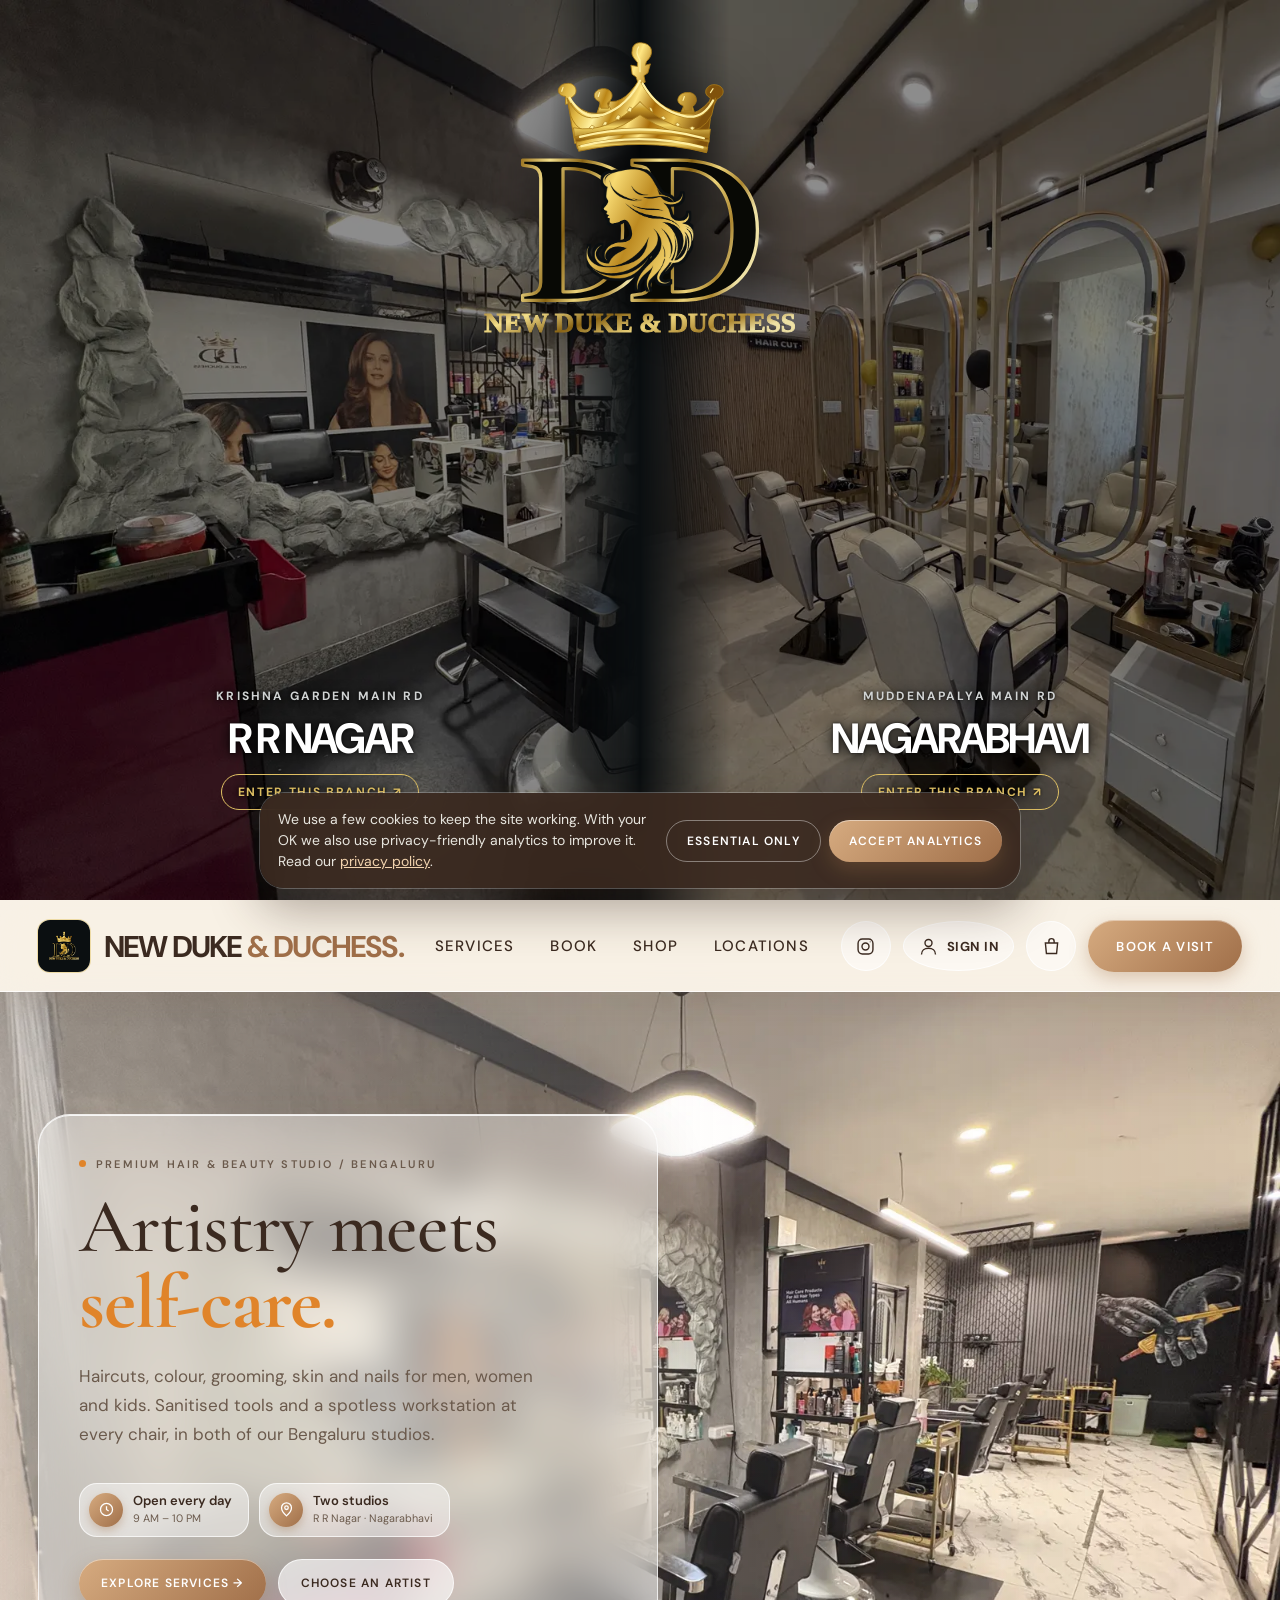
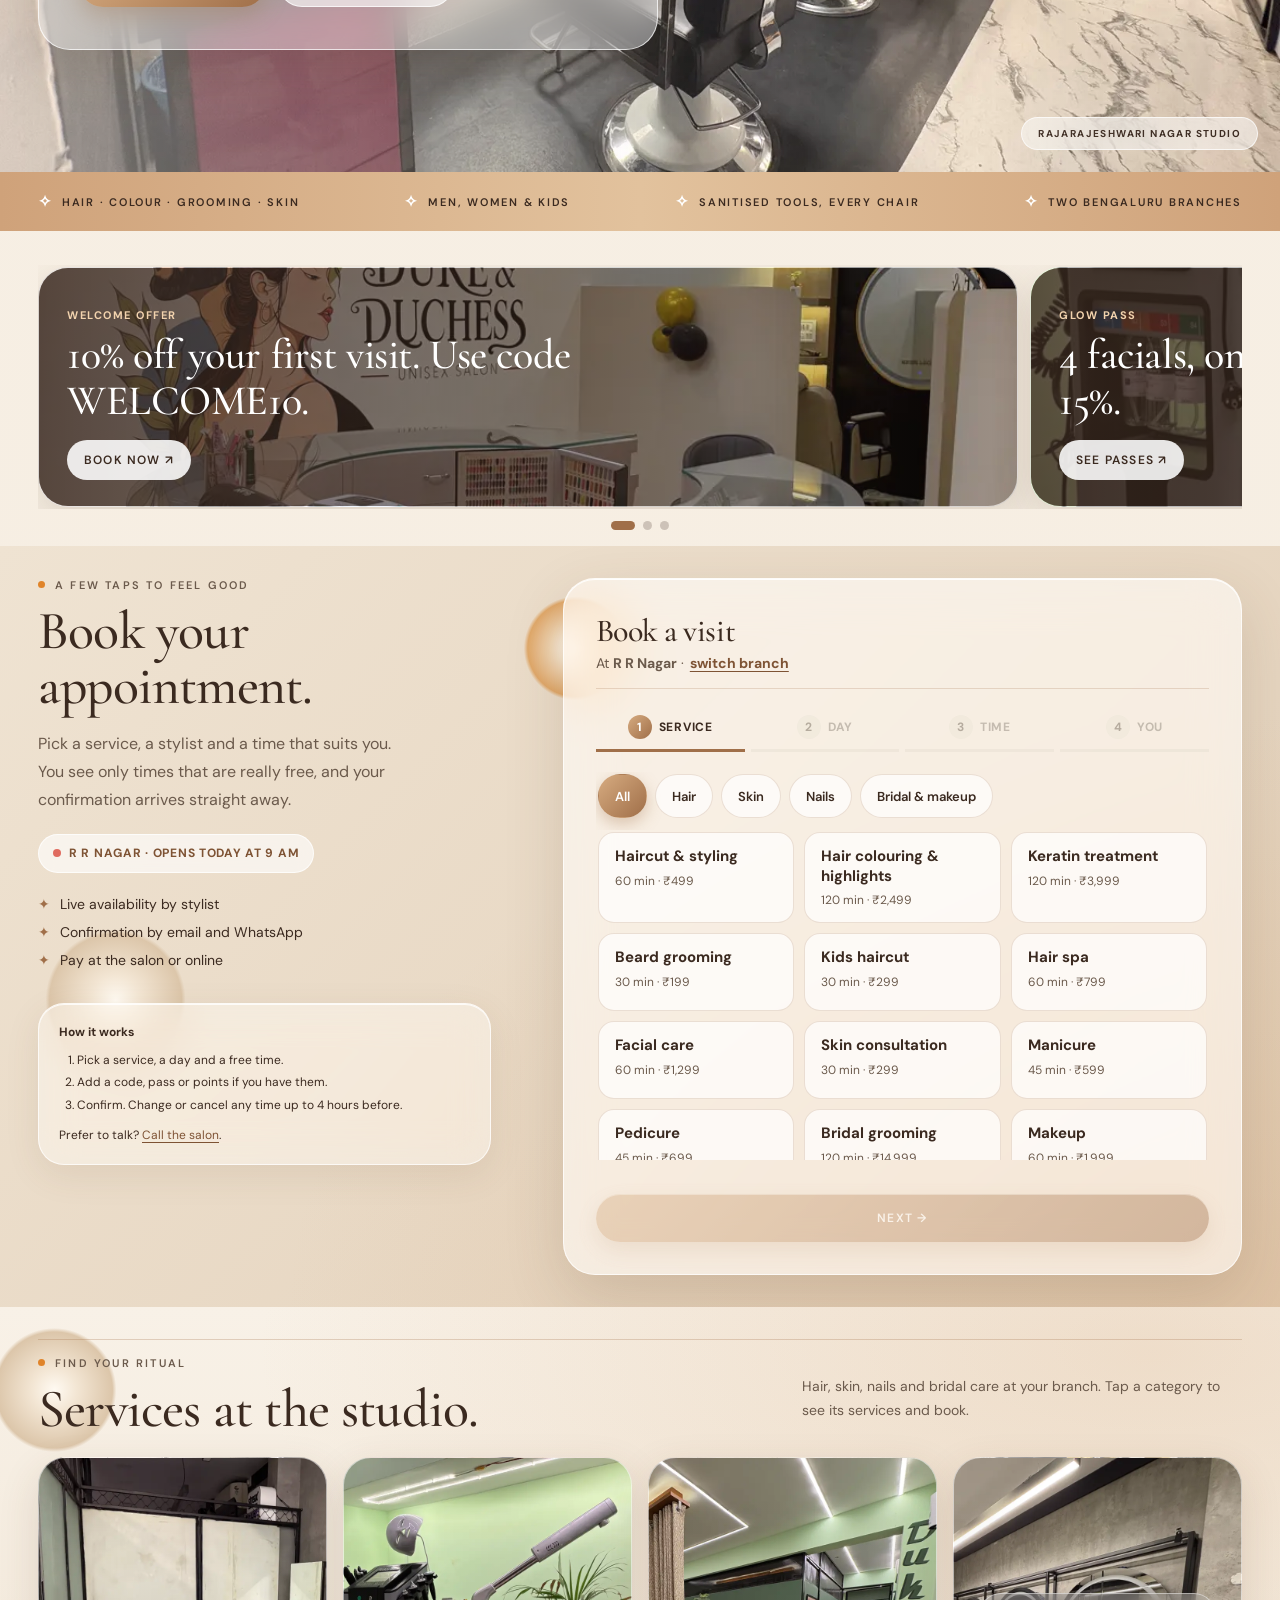
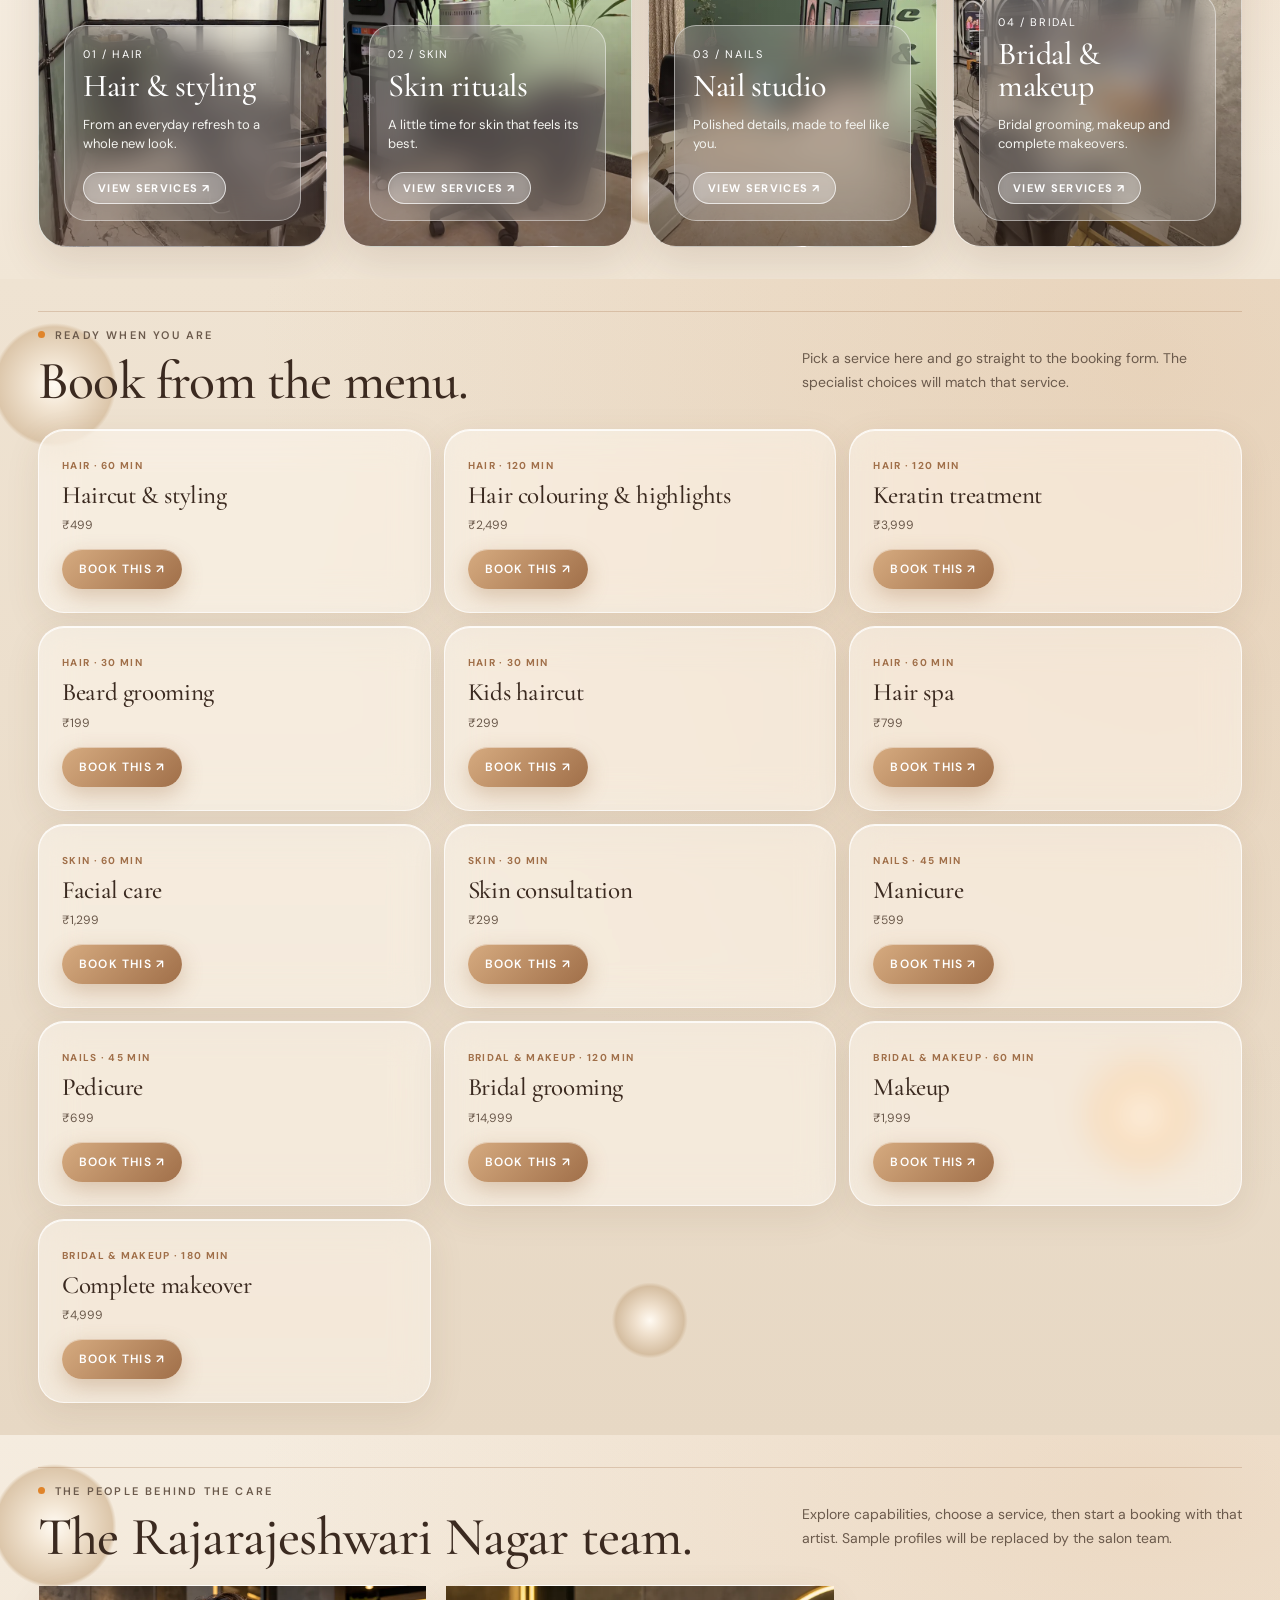
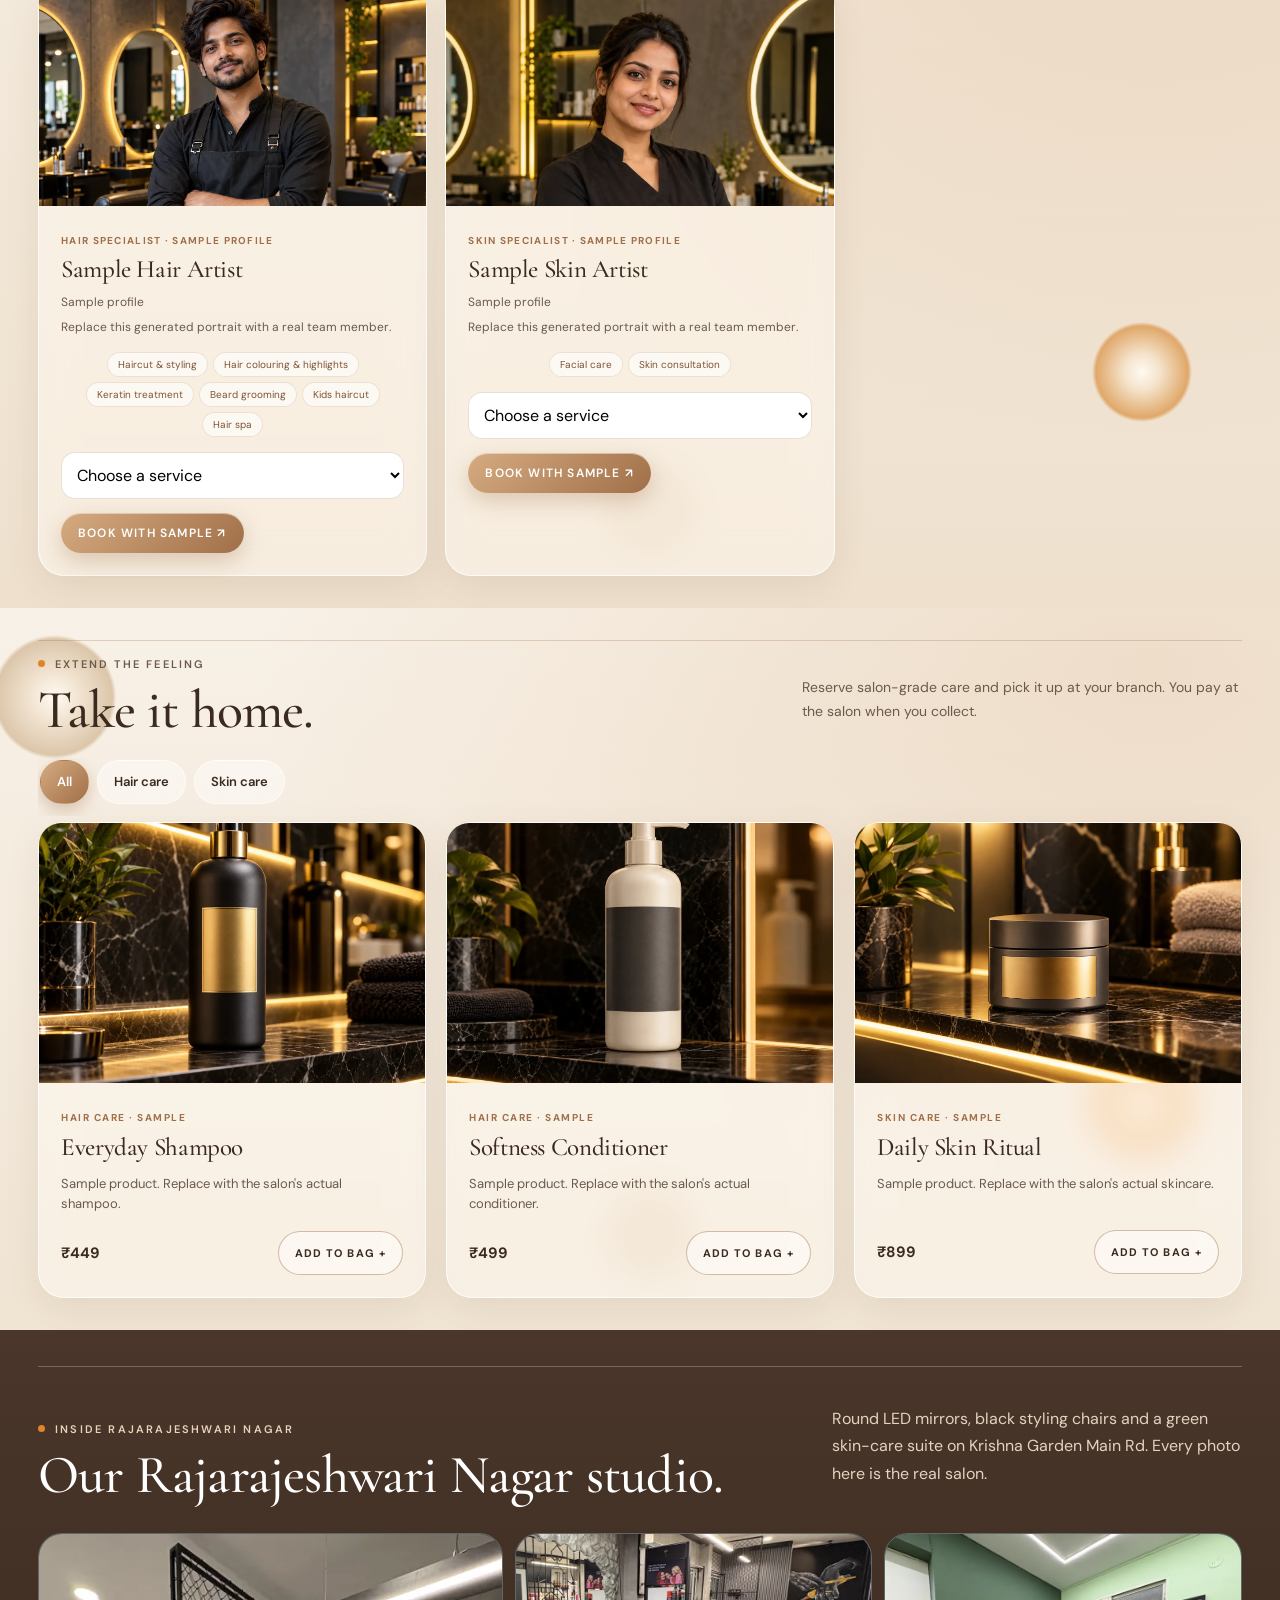
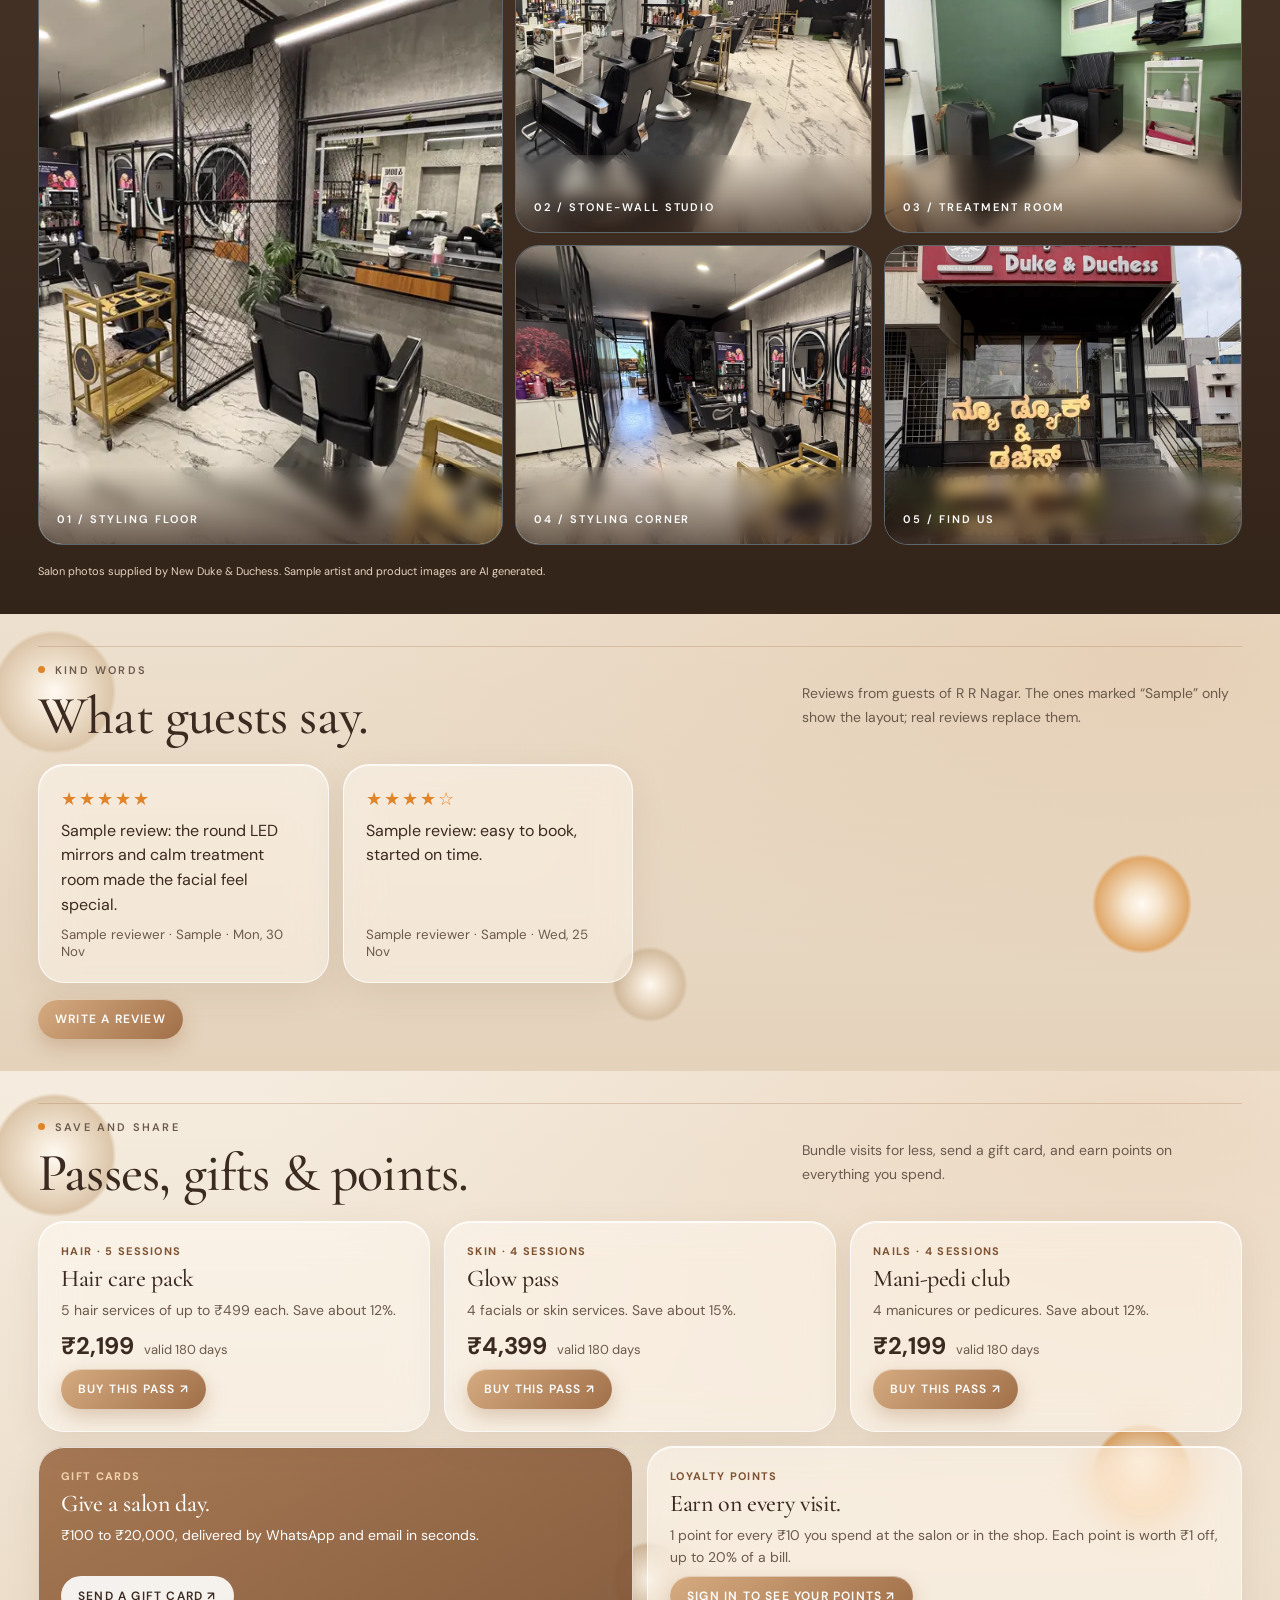
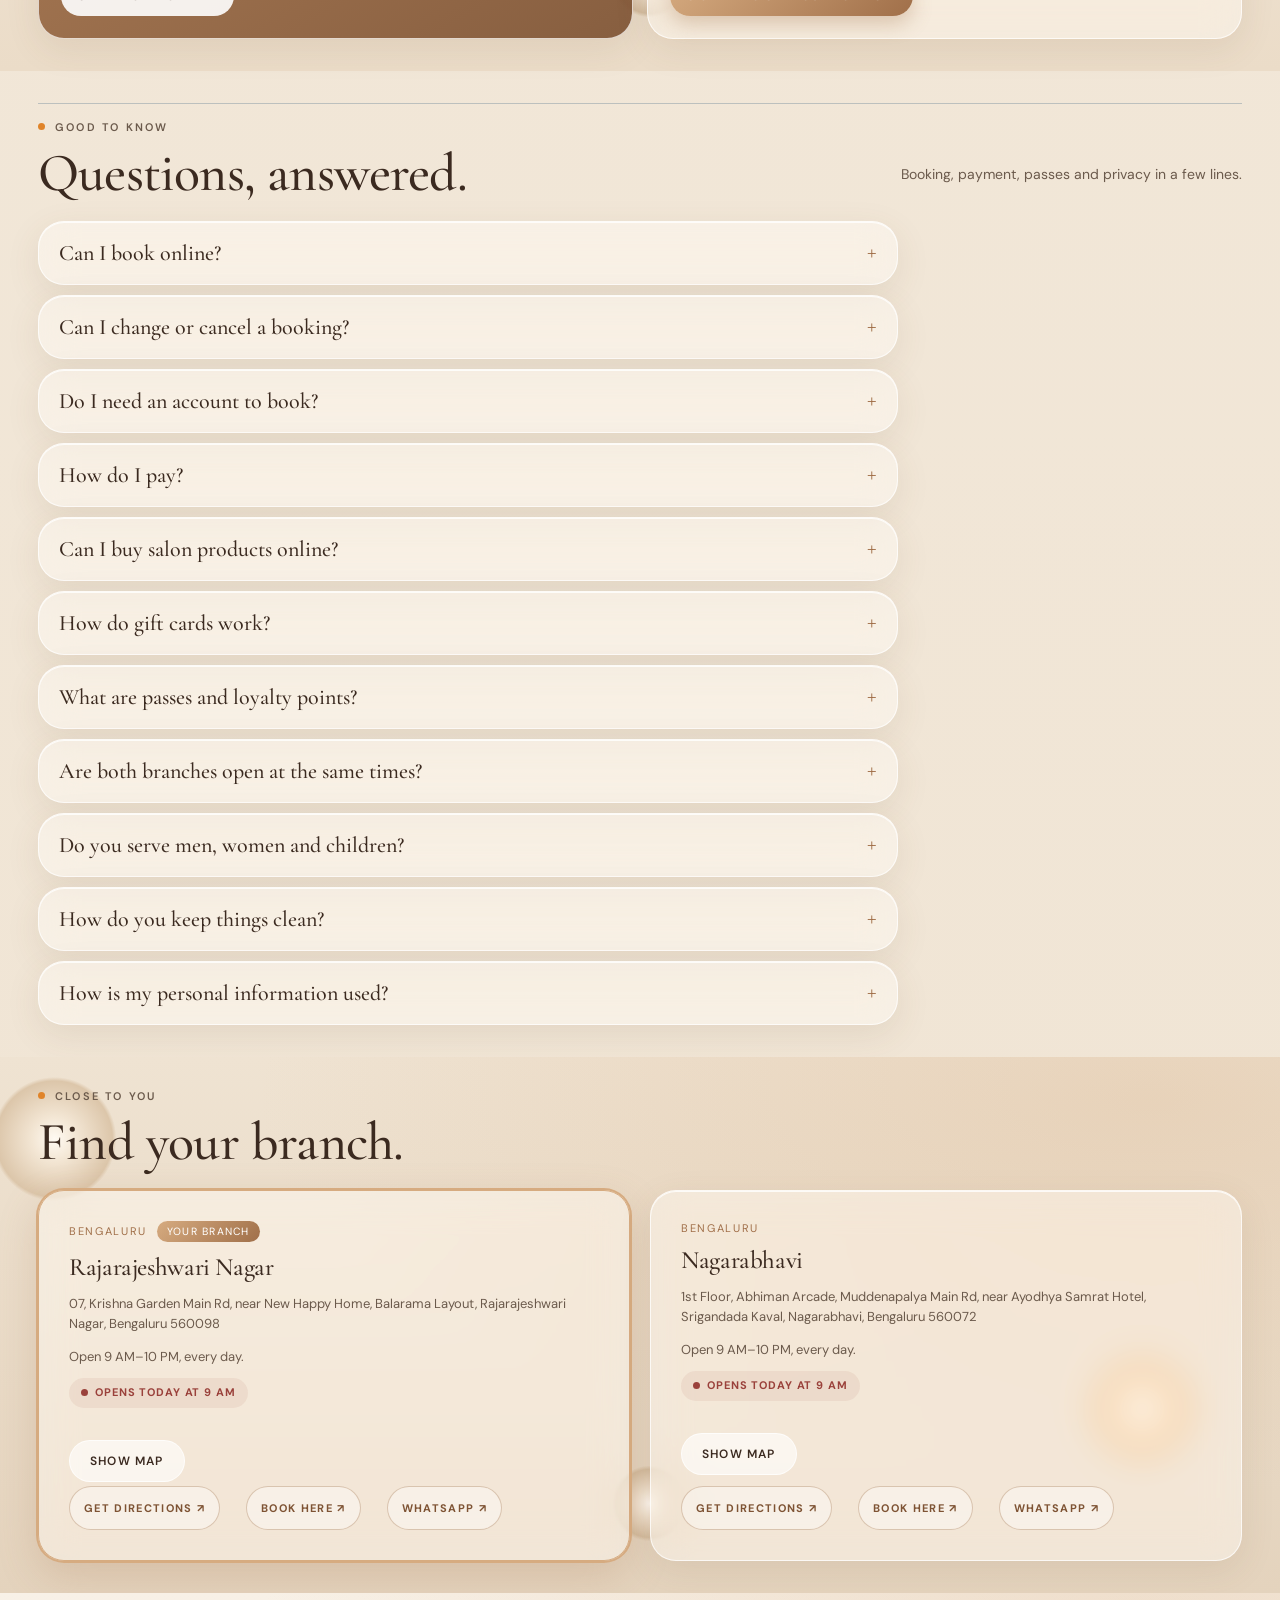
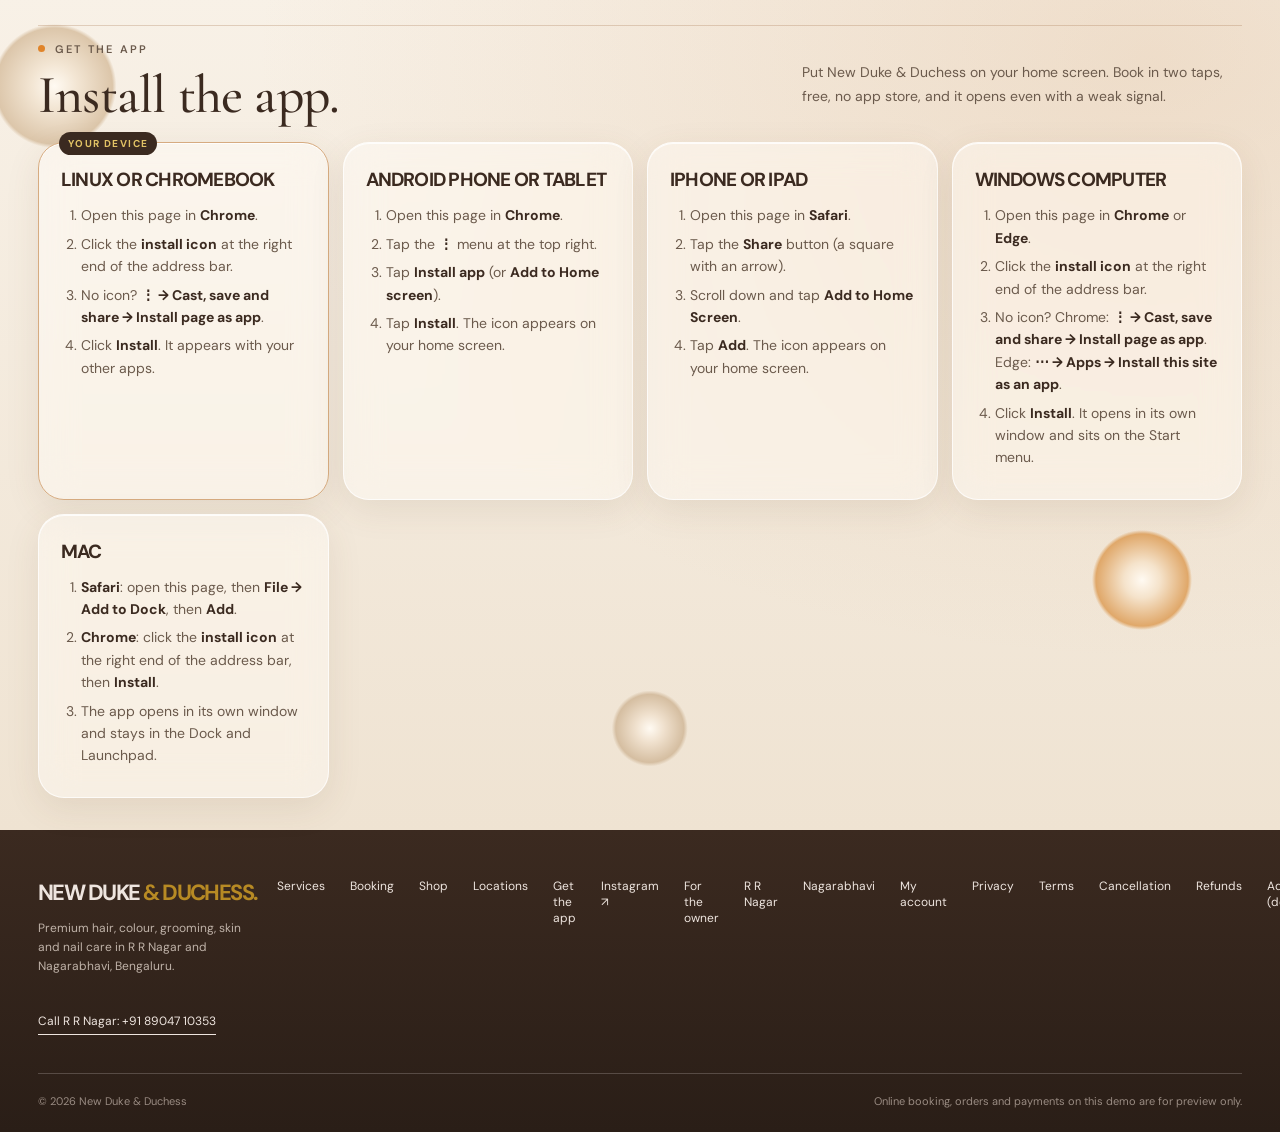
==== commit 05e7b823: "Soft glass theme: frosted hero over real photo, sand/bronze palette, serif headings Restyles home, b" ====
--- a/index.html
+++ b/index.html
@@ -2,13 +2,13 @@
 <html lang="en">
 <head>
 <meta charset="utf-8"><meta name="viewport" content="width=device-width, initial-scale=1, viewport-fit=cover">
-<meta name="theme-color" content="#0e1215"><link rel="manifest" href="manifest.webmanifest"><link rel="icon" type="image/png" sizes="48x48" href="icons/favicon-48.png"><link rel="apple-touch-icon" href="icons/apple-touch-icon.png"><meta name="mobile-web-app-capable" content="yes"><meta name="apple-mobile-web-app-capable" content="yes"><meta name="apple-mobile-web-app-title" content="Duke &amp; Duchess"><meta name="apple-mobile-web-app-status-bar-style" content="black"><meta name="application-name" content="Duke &amp; Duchess"><meta name="msapplication-TileColor" content="#0b0f11">
+<meta name="theme-color" content="#3B2A20"><link rel="manifest" href="manifest.webmanifest"><link rel="icon" type="image/png" sizes="48x48" href="icons/favicon-48.png"><link rel="apple-touch-icon" href="icons/apple-touch-icon.png"><meta name="mobile-web-app-capable" content="yes"><meta name="apple-mobile-web-app-capable" content="yes"><meta name="apple-mobile-web-app-title" content="Duke &amp; Duchess"><meta name="apple-mobile-web-app-status-bar-style" content="black"><meta name="application-name" content="Duke &amp; Duchess"><meta name="msapplication-TileColor" content="#0b0f11">
 <title>New Duke & Duchess | Hair, skin & nails in Bengaluru</title>
 <meta name="description" content="Premium hair, colour, grooming, skin and nail care for men, women and kids in RR Nagar and Nagarabhavi, Bengaluru. Book online with the stylist you like, shop salon care, and buy gift cards and passes.">
 <meta property="og:type" content="website"><meta property="og:title" content="New Duke & Duchess | Hair, skin & nails in Bengaluru"><meta property="og:description" content="Premium hair, colour, grooming, skin and nail care for men, women and kids in RR Nagar and Nagarabhavi, Bengaluru."><meta property="og:image" content="https://dhanud72.github.io/duke-duchess-demo/assets/og-image.jpg"><meta property="og:image:width" content="1200"><meta property="og:image:height" content="630"><meta name="twitter:card" content="summary_large_image">
 <script type="application/ld+json">{"@context":"https://schema.org","@graph":[{"@type":"HairSalon","name":"New Duke & Duchess, Rajarajeshwari Nagar","url":"https://dhanud72.github.io/duke-duchess-demo/","image":"https://dhanud72.github.io/duke-duchess-demo/assets/og-image.jpg","telephone":"+919900650353","address":{"@type":"PostalAddress","streetAddress":"07, Krishna Garden Main Rd, near New Happy Home, Balarama Layout, Rajarajeshwari Nagar","addressLocality":"Bengaluru","postalCode":"560098","addressCountry":"IN"},"openingHours":"Mo-Su 09:00-22:00","hasMap":"https://maps.app.goo.gl/4eGpy7cEYxkTDUa19"},{"@type":"HairSalon","name":"New Duke & Duchess, Nagarabhavi","url":"https://dhanud72.github.io/duke-duchess-demo/","image":"https://dhanud72.github.io/duke-duchess-demo/assets/og-image.jpg","telephone":"+919900650353","address":{"@type":"PostalAddress","streetAddress":"1st Floor, Abhiman Arcade, Muddenapalya Main Rd, near Ayodhya Samrat Hotel, Srigandada Kaval, Nagarabhavi","addressLocality":"Bengaluru","postalCode":"560072","addressCountry":"IN"},"openingHours":"Mo-Su 09:00-22:00","hasMap":"https://maps.app.goo.gl/FNLtZeAC8STdS84V9"}]}</script>
 <link rel="canonical" href="https://dhanud72.github.io/duke-duchess-demo/"><link rel="stylesheet" href="ndd.css"><link rel="preconnect" href="https://fonts.googleapis.com"><link rel="preconnect" href="https://fonts.gstatic.com" crossorigin>
-<link href="https://fonts.googleapis.com/css2?family=DM+Sans:wght@400;500;600;700&family=Playfair+Display:wght@400;500;600&display=swap" rel="stylesheet">
+<link href="https://fonts.googleapis.com/css2?family=DM+Sans:wght@400;500;600;700&family=Cormorant+Garamond:wght@400;500;600;700&display=swap" rel="stylesheet">
 <style>
 *{box-sizing:border-box}[hidden]{display:none!important}html{scroll-behavior:smooth}body{margin:0;background:var(--cream);color:var(--ink);font-family:"DM Sans",sans-serif}button,input,select{font:inherit}button{cursor:pointer}a{color:inherit;text-decoration:none}.container{max-width:1260px;margin:auto;padding:0 28px}.announcement{background:var(--dark);color:#f9eee7;text-align:center;font-size:12px;letter-spacing:.12em;padding:10px 16px;text-transform:uppercase}.nav{height:82px;display:flex;align-items:center;justify-content:space-between;gap:20px}.brand{font-family:"Playfair Display",serif;font-size:29px;letter-spacing:-.04em;white-space:nowrap}.brand span{color:var(--rose)}.navlinks{display:flex;gap:28px;align-items:center;font-size:13px;font-weight:700;letter-spacing:.04em}.navlinks a:hover,.footlinks a:hover{color:var(--rose)}.navright{display:flex;gap:12px;align-items:center}.bag{border:1px solid var(--line);background:transparent;display:grid;place-items:center;border-radius:50%;width:42px;height:42px;position:relative;font-size:18px}.bag b{position:absolute;background:var(--rose);color:#fff;font-size:10px;width:16px;height:16px;border-radius:50%;right:-4px;top:-4px;display:grid;place-items:center}.btn{border:1px solid var(--ink);background:var(--ink);color:#fff;border-radius:2px;padding:14px 22px;font-weight:700;font-size:12px;text-transform:uppercase;letter-spacing:.12em;display:inline-flex;align-items:center;justify-content:center;gap:10px;min-height:48px;transition:.2s}.btn:hover{background:#4a3833}.btn.light{background:var(--paper);color:var(--ink);border-color:var(--paper)}.btn.outline{background:transparent;color:var(--ink)}.btn.small{padding:11px 17px;min-height:40px}.hero{position:relative}.hero .container{position:relative;width:100%;color:#fff}.eyebrow{font-size:11px;font-weight:700;letter-spacing:.2em;text-transform:uppercase;color:var(--rose)}.hero .eyebrow{color:#ecd3b9}.hero h1{font:500 clamp(48px,6vw,83px)/1.05 "Playfair Display",serif;letter-spacing:-.045em;max-width:640px;margin:18px 0 22px}.hero h1 em{font-weight:400}.hero p{font-size:16px;line-height:1.8;max-width:490px;color:#f1e8e1;margin:0 0 32px}.heroactions{display:flex;gap:12px;flex-wrap:wrap}.strip{background:#eee8e0;border-bottom:1px solid var(--line)}.stripinner{display:flex;justify-content:space-between;gap:20px;padding-top:19px;padding-bottom:19px;text-transform:uppercase;letter-spacing:.13em;font-size:11px;font-weight:700;color:#665b55}.stripinner span{display:flex;align-items:center;gap:9px}.stripinner i{font-style:normal;color:var(--rose);font-size:16px}.section{padding:90px 0}.sectionhead{display:flex;align-items:end;justify-content:space-between;gap:20px;margin-bottom:34px}.section h2,.bookingcopy h2,.locations h2{font:500 clamp(36px,4vw,54px)/1.16 "Playfair Display",serif;letter-spacing:-.035em;margin:12px 0 0}.sectionintro{max-width:440px;color:var(--muted);line-height:1.7;font-size:14px}.services{display:grid;grid-template-columns:repeat(4,1fr);gap:16px}.service{min-height:350px;background:#ddd2c6;position:relative;overflow:hidden;padding:25px;display:flex;align-items:end;color:#fff}.service:before{content:"";position:absolute;inset:0;background:linear-gradient(0deg,rgba(26,17,15,.78),transparent 75%)}.servicecontent{position:relative;z-index:1}.service small{font-size:11px;text-transform:uppercase;letter-spacing:.15em}.service h3{font:500 31px "Playfair Display",serif;margin:7px 0 13px}.service p{font-size:13px;line-height:1.5;color:#fffddd;margin:0 0 18px}.service button{border:0;border-bottom:1px solid #fff;background:transparent;color:#fff;text-transform:uppercase;letter-spacing:.13em;font-size:11px;padding:0 0 6px;font-weight:700}.booking{background:#e8ded3;padding:80px 0}.bookinggrid{display:grid;grid-template-columns:.8fr 1.2fr;gap:72px;align-items:start}.bookingcopy p{color:var(--muted);line-height:1.75;max-width:380px}.bookingnote{margin-top:34px;border-top:1px solid #cbbeb2;padding-top:20px;font-size:12px;line-height:1.7;color:#695d57}.bookingcard{background:var(--paper);padding:32px;box-shadow:0 18px 50px #53423718}.cardtop{display:flex;justify-content:space-between;gap:18px;align-items:start;border-bottom:1px solid var(--line);padding-bottom:22px;margin-bottom:22px}.cardtop h3{font:500 26px "Playfair Display",serif;margin:0 0 6px}.cardtop p{margin:0;color:var(--muted);font-size:13px}.pill{background:#f3e9de;color:#79584b;font-size:10px;padding:7px 9px;letter-spacing:.1em;text-transform:uppercase;font-weight:700;white-space:nowrap}.formgrid{display:grid;grid-template-columns:1fr 1fr;gap:18px}.field{display:flex;flex-direction:column;gap:8px}.field.full{grid-column:1/-1}.field label{font-size:11px;text-transform:uppercase;letter-spacing:.1em;font-weight:700}.field input,.field select{width:100%;background:#fff;border:1px solid #dcd1c8;border-radius:0;padding:12px 14px;min-height:46px;color:var(--ink)}.field input:focus,.field select:focus{outline:2px solid #c99687;outline-offset:1px}.formhint{font-size:11px;color:#8a7e76;line-height:1.5;margin:19px 0}.formerror{color:#a04439;font-size:12px;min-height:18px}.bookingcard .btn{width:100%}.shop{background:var(--paper)}.products{display:grid;grid-template-columns:repeat(3,1fr);gap:20px}.product{border:1px solid var(--line);background:#fff}.productimage{height:260px;display:grid;place-items:center;overflow:hidden;position:relative}.bottle{height:160px;width:80px;background:linear-gradient(90deg,#7a5236,#ad7c52 22%,#8a5b3d 80%,#62452e);border-radius:10px 10px 15px 15px;position:relative;box-shadow:22px 18px 25px #3f302531;transform:rotate(-7deg)}.bottle:before{content:"";position:absolute;top:-26px;left:23px;width:35px;height:29px;background:#282320;border-radius:4px 4px 0 0}.bottle:after{content:"CARE";position:absolute;left:10px;right:10px;top:55px;padding:18px 2px;background:#e8dfd0;text-align:center;font-size:10px;letter-spacing:.2em;color:#4b4038}.productimage.b .bottle{background:linear-gradient(90deg,#d6c3ae,#f2e5d3,#c7ae96);transform:rotate(8deg)}.productimage.c .bottle{background:linear-gradient(90deg,#575441,#95947b,#4e5141);width:91px;height:120px;transform:rotate(-4deg)}.productbody{padding:22px}.productbody small{color:var(--rose);text-transform:uppercase;font-size:10px;letter-spacing:.15em;font-weight:700}.productbody h3{font:500 24px "Playfair Display",serif;margin:8px 0}.productbody p{font-size:13px;color:var(--muted);line-height:1.5;min-height:38px}.productbottom{display:flex;justify-content:space-between;align-items:center;gap:14px;margin-top:18px}.productbottom span{font-size:12px;color:#8c7c70}.productbottom button{background:none;border:0;border-bottom:1px solid var(--ink);padding:4px 0;text-transform:uppercase;font-size:11px;font-weight:700;letter-spacing:.1em}.locations{padding:88px 0}.locationgrid{display:grid;grid-template-columns:1fr 1fr;gap:20px;margin-top:34px}.location{border:1px solid var(--line);background:#fff;padding:30px;min-height:260px;display:flex;flex-direction:column;align-items:start}.locationnum{color:var(--rose);font-size:11px;letter-spacing:.15em}.location h3{font:500 31px "Playfair Display",serif;margin:12px 0}.location p{color:var(--muted);font-size:13px;line-height:1.6;margin:0 0 26px}.location a{font-size:11px;text-transform:uppercase;letter-spacing:.12em;font-weight:700;border-bottom:1px solid;padding-bottom:5px;margin-top:auto}footer{background:#211c1a;color:#eee5df;padding:48px 0 24px}.footerinner{display:flex;justify-content:space-between;gap:20px;align-items:start}.footerinner p{font-size:12px;color:#bfb2a8;max-width:390px;line-height:1.6}.footlinks{display:flex;gap:25px;font-size:12px}.bottom{border-top:1px solid #574b45;margin-top:38px;padding-top:20px;font-size:11px;color:#998b82;display:flex;justify-content:space-between}.overlay{position:fixed;inset:0;background:#130e0caa;z-index:10;display:none}.overlay.show{display:block}.drawer{position:fixed;right:0;top:0;height:100vh;width:min(420px,100%);background:var(--paper);z-index:11;transform:translateX(100%);transition:transform .25s;padding:26px;display:flex;flex-direction:column}.drawer.show{transform:none}.drawertop{display:flex;justify-content:space-between;align-items:center;border-bottom:1px solid var(--line);padding-bottom:20px}.drawertop h2{font:500 30px "Playfair Display",serif;margin:0}.close{background:transparent;border:0;font-size:28px}.cartitems{flex:1;overflow:auto}.cartitem{padding:20px 0;border-bottom:1px solid var(--line);display:flex;justify-content:space-between;gap:15px}.cartitem h3{font-size:15px;margin:0 0 7px}.cartitem p{font-size:12px;color:var(--muted);margin:0}.cartitem button{border:0;background:none;text-decoration:underline;font-size:11px;color:var(--muted)}.cartfoot{border-top:1px solid var(--line);padding-top:20px}.cartfoot p,.empty{font-size:13px;color:var(--muted);line-height:1.6}.cartfoot .btn{width:100%}.toast{position:fixed;left:50%;bottom:28px;transform:translate(-50%,80px);opacity:0;background:var(--ink);color:#fff;padding:13px 20px;font-size:13px;z-index:20;transition:.25s;max-width:calc(100vw - 30px);text-align:center}.toast.show{opacity:1;transform:translate(-50%,0)}.menu{display:none;background:none;border:0;font-size:25px}.mobilemenu{display:none}
 @media(max-width:900px){.navlinks{gap:15px}.services{grid-template-columns:repeat(2,1fr)}.bookinggrid{gap:30px}}@media(max-width:700px){.container{padding:0 20px}.announcement{font-size:9px}.nav{height:66px}.brand{font-size:24px}.navlinks{display:none}.navright .btn{display:none}.menu{display:block}.mobilemenu.open{display:flex;flex-direction:column;position:absolute;top:108px;left:0;right:0;background:var(--paper);z-index:5;padding:20px;gap:18px;box-shadow:0 12px 25px #0002;font-size:14px}.hero h1{font-size:53px}.hero p{font-size:14px}.stripinner{flex-wrap:wrap;justify-content:center;font-size:9px;gap:12px 24px}.section,.locations{padding:65px 0}.sectionhead{display:block}.sectionintro{margin-top:14px}.services{gap:10px}.service{min-height:255px;padding:18px}.service h3{font-size:25px}.service p{font-size:11px}.booking{padding:65px 0}.bookinggrid{grid-template-columns:1fr}.bookingcopy h2{font-size:43px}.bookingcard{padding:22px}.products{grid-template-columns:1fr}.productimage{height:210px}.productbody p{min-height:0}.locationgrid{grid-template-columns:1fr}.footerinner{display:block}.footlinks{margin-top:25px;flex-wrap:wrap}.bottom{gap:10px;flex-wrap:wrap}}@media(max-width:420px){.formgrid{grid-template-columns:1fr}.hero h1{font-size:46px}.service{min-height:275px}.service h3{font-size:22px}.service p{display:none}}
@@ -377,6 +377,7 @@
   .pview .pvimg{max-height:260px}
 }
 </style>
+<link rel="stylesheet" href="theme.css">
 </head>
 <body>
 <section class="branchdialog" id="branchDialog" aria-labelledby="branchTitle"><div class="split"><button type="button" class="half rr" data-pick-branch="RR Nagar"><img src="assets/p-rr-split.webp" alt=""><span class="halftext"><small>Krishna Garden Main Rd</small><b>R R Nagar</b><i>Enter<span class="long"> this branch</span> ↗</i></span></button><button type="button" class="half nb" data-pick-branch="Nagarabhavi"><img src="assets/p-nb-split.webp" alt=""><span class="halftext"><small>Muddenapalya Main Rd</small><b>Nagarabhavi</b><i>Enter<span class="long"> this branch</span> ↗</i></span></button><div class="splithead"><svg xmlns="http://www.w3.org/2000/svg" class="splitlogo" viewBox="0 0 240 222" role="img" aria-label="Duke and Duchess logo"><defs><linearGradient id="ddlGold" x1="0" y1="0" x2="1" y2=".16"><stop stop-color="#81520a"/><stop offset=".16" stop-color="#e2b944"/><stop offset=".29" stop-color="#fff1a0"/><stop offset=".4" stop-color="#bb8617"/><stop offset=".51" stop-color="#ffe682"/><stop offset=".65" stop-color="#a66b09"/><stop offset=".82" stop-color="#e9c24f"/><stop offset="1" stop-color="#80520c"/></linearGradient><linearGradient id="ddlBand" x1="0" y1="0" x2=".1" y2="1"><stop stop-color="#fff0a0"/><stop offset=".24" stop-color="#c99b2c"/><stop offset=".5" stop-color="#87580c"/><stop offset=".7" stop-color="#f3d566"/><stop offset="1" stop-color="#a77c20"/></linearGradient><linearGradient id="ddlEdge" x1="0" y1="0" x2="1" y2=".3"><stop stop-color="#a17b28"/><stop offset=".2" stop-color="#f4df8b"/><stop offset=".44" stop-color="#896415"/><stop offset=".65" stop-color="#ead179"/><stop offset=".85" stop-color="#ac8731"/><stop offset="1" stop-color="#eee1a4"/></linearGradient><linearGradient id="ddlFace" x1="0" y1="0" x2="1" y2=".45"><stop stop-color="#996719"/><stop offset=".32" stop-color="#f7d971"/><stop offset=".57" stop-color="#bc8a21"/><stop offset=".82" stop-color="#e9c65d"/><stop offset="1" stop-color="#fcE9a0"/></linearGradient><path id="ddlD" fill="#080905" stroke="url(#ddlEdge)" stroke-width="2" stroke-linejoin="round" fill-rule="evenodd" d="M0 96H28C59 96 76 112 76 138.5S59 181 28 181H0V178L6 177Q11 176 11 170V107Q11 101 6 100L0 99ZM24.5 101.2V175.8H28C47.5 175.8 60.6 164 60.6 138.5S47.5 101.2 28 101.2Z"/><mask id="ddlGirl" maskUnits="userSpaceOnUse" x="70" y="88" width="100" height="100"><image href="[data-uri]" x="82" y="95" width="76" height="87.3" preserveAspectRatio="xMidYMid meet" transform="translate(240 0) scale(-1 1)"/></mask><mask id="ddlHalo" maskUnits="userSpaceOnUse" x="70" y="88" width="100" height="100"><image href="[data-uri]" x="82" y="95" width="76" height="87.3" preserveAspectRatio="xMidYMid meet" transform="translate(240 0) scale(-1 1)"/></mask></defs><g id="ddlCrownFit" transform="translate(0 -2) translate(120 7) scale(.93) translate(-120 -7)"><g stroke="#a77a1b" stroke-linejoin="round" stroke-width=".65"><path fill="url(#ddlGold)" d="M70 84 65 54 63 46Q75 62 87 61L91 49Q105 59 120 34 133 59 155 61L157 50 160 61Q170 58 178 45L174 65 171 86Q122 72 70 84Z"/><path fill="url(#ddlBand)" d="M87 61 90 53 89 49 94 47 97 51 96 55 99 60ZM151 61 154 54 153 50 158 48 161 52 160 55 162 61Z"/><path fill="url(#ddlGold)" d="M63 48C54 47 57 38 64 38 71 37 74 46 67 49L68 53 63 54ZM89 52C82 49 85 42 92 42 99 42 101 49 95 53L96 57 90 57ZM153 55C146 53 149 45 156 45 163 44 166 52 160 56L160 59 154 59ZM174 49C167 46 171 38 178 39 185 40 186 47 179 50L177 54 173 53ZM118 22C116 19 113 17 114 13 114 8 118 6 122 7 130 8 131 16 125 21L124 24 128 23 126 30 123 32 124 37 119 39 117 33 114 31 113 24 118 25Z"/><path fill="url(#ddlGold)" d="M64 49Q74 69 91 63 111 57 120 36Q132 60 154 64 170 68 178 49L175 62Q168 76 154 74 132 70 120 52Q108 70 88 74 73 78 67 63Z"/><path fill="url(#ddlBand)" d="M69 72Q96 77 120 52 144 77 174 73L173 80Q143 79 120 62 94 80 70 80Z"/><path fill="url(#ddlGold)" d="M70 79Q120 65 173 80L171 91Q122 77 72 88Z"/><path fill="url(#ddlBand)" d="M70 79Q120 66 173 80L173 83Q120 70 71 83ZM72 86Q121 73 172 87L171 91Q122 79 73 90Z"/></g><g fill="none" stroke="#fff0a2" stroke-linecap="round"><path stroke-width="1.7" d="M66 49Q77 67 92 62 111 55 120 36M122 38Q134 59 154 63 168 66 176 51M74 79Q121 67 169 80M75 86Q121 75 168 87"/><path stroke-width=".9" d="M119 10Q116 14 120 20L120 29M61 41 60 44M89 45 88 48M154 48 153 51M176 42 174 45"/></g><g fill="#fff0a0" stroke="#a77d22" stroke-width=".5"><path d="m81 72 2-2 2 1-1 2ZM91 70l2-3 2 1-1 2ZM101 65l2-3 2 1-1 3ZM110 59l2-3 2 1-1 3ZM127 56l2 1 1 3-2-1ZM136 64l2-1 2 2-2 1ZM147 69l2-1 2 2-2 1ZM158 72l2-1 2 1-2 2Z"/></g></g><use href="#ddlD" transform="translate(43 0) translate(38 138.5) scale(1.1765) translate(-38 -138.5)"/><use href="#ddlD" transform="translate(121 0) translate(38 138.5) scale(1.1765) translate(-38 -138.5)"/><rect x="70" y="88" width="100" height="100" fill="#0b0f11" mask="url(#ddlHalo)"/><rect x="70" y="88" width="100" height="100" fill="url(#ddlFace)" mask="url(#ddlGirl)"/><text x="120" y="211" fill="url(#ddlEdge)" stroke="url(#ddlEdge)" stroke-width=".7" paint-order="stroke" font-family="&apos;Playfair Display&apos;,Georgia,serif" font-size="20" font-weight="600" text-anchor="middle" textLength="222" lengthAdjust="spacingAndGlyphs">NEW DUKE &amp; DUCHESS</text></svg><h2 id="branchTitle" class="sronly">Choose your branch</h2></div><a class="scrollcue" href="#site" aria-label="Scroll to the salon">Scroll<svg viewBox="0 0 24 24" fill="none" stroke="currentColor" stroke-width="1.8" aria-hidden="true"><path d="M6 9l6 6 6-6"/></svg></a></div></section>
@@ -384,7 +385,7 @@
 <header class="container nav"><a class="brand" href="#top" aria-label="New Duke and Duchess, choose a branch"><img src="icons/icon-maskable-192.png" alt="" width="52" height="52"><span class="brandtext">new duke <span>&amp; duchess.</span></span></a><nav class="navlinks"><a href="#services">Services</a><a href="#booking">Book</a><a href="#shop">Shop</a><a href="#locations">Locations</a></nav><div class="navright"><a class="bag insta" href="https://www.instagram.com/newdukeandduchess/" target="_blank" rel="noopener noreferrer" aria-label="New Duke &amp; Duchess on Instagram"><svg width="18" height="18" viewBox="0 0 24 24" fill="none" stroke="currentColor" stroke-width="1.6" aria-hidden="true"><rect x="3.5" y="3.5" width="17" height="17" rx="5"/><circle cx="12" cy="12" r="4"/><circle cx="17.3" cy="6.7" r=".6" fill="currentColor" stroke="none"/></svg></a><button class="bag" id="bagBtn" aria-label="Open product bag"><svg width="18" height="18" viewBox="0 0 24 24" fill="none" stroke="currentColor" stroke-width="1.6" aria-hidden="true"><path d="M5 8h14l-1.2 12H6.2L5 8z"/><path d="M9 8V6a3 3 0 0 1 6 0v2"/></svg><b id="bagCount">0</b></button><a class="btn small" href="#booking">Book a visit</a><button class="menu" id="menuBtn" aria-label="Open menu" aria-expanded="false" aria-controls="mobileMenu">☰</button></div></header>
 <nav class="mobilemenu" id="mobileMenu"><a href="#services">Services</a><a href="#booking">Book</a><a href="#shop">Shop</a><a href="#locations">Locations</a><a href="#install">Get the app</a><a href="https://www.instagram.com/newdukeandduchess/" target="_blank" rel="noopener noreferrer">Instagram ↗</a></nav>
 <main id="top">
-<section class="hero" id="hero"><div class="container"><div class="eyebrow">PREMIUM HAIR &amp; BEAUTY STUDIO / BENGALURU</div><h1>Artistry meets<br><em>self-care.</em></h1><p>Haircuts, colour, grooming, skin and nails for men, women and kids. Sanitised tools and a spotless workstation at every chair, in both of our Bengaluru studios.</p><div class="heroactions"><a href="#services" class="btn light">Explore services ↗</a><a href="#artistCards" class="btn" style="border-color:#fff;color:#fff;background:transparent">Choose an artist</a></div></div><div class="heroPhoto"><img id="heroImage" src="assets/p-rr-hero.webp" alt="Inside New Duke and Duchess"><span class="photoTag" id="heroTag">STUDIO</span></div></section>
+<section class="hero" id="hero"><div class="container"><div class="eyebrow">PREMIUM HAIR &amp; BEAUTY STUDIO / BENGALURU</div><h1>Artistry meets<br><em>self-care.</em></h1><p>Haircuts, colour, grooming, skin and nails for men, women and kids. Sanitised tools and a spotless workstation at every chair, in both of our Bengaluru studios.</p><div class="gchips"><span><i><svg viewBox="0 0 24 24" fill="none" stroke="currentColor" stroke-width="1.8" aria-hidden="true"><circle cx="12" cy="12" r="8.5"/><path d="M12 7.5V12l3 2"/></svg></i><div><b>Open every day</b><small>9 AM – 10 PM</small></div></span><span><i><svg viewBox="0 0 24 24" fill="none" stroke="currentColor" stroke-width="1.8" aria-hidden="true"><path d="M12 21s-7-6.2-7-11.5a7 7 0 0 1 14 0C19 14.8 12 21 12 21z"/><circle cx="12" cy="9.5" r="2.5"/></svg></i><div><b>Two studios</b><small>R R Nagar · Nagarabhavi</small></div></span></div><div class="heroactions"><a href="#services" class="btn light">Explore services →</a><a href="#artistCards" class="btn" style="border-color:#fff;color:#fff;background:transparent">Choose an artist</a></div></div><div class="heroPhoto"><img id="heroImage" src="assets/p-rr-hero.webp" alt="Inside New Duke and Duchess"><span class="photoTag" id="heroTag">STUDIO</span></div></section>
 <div class="strip"><div class="container stripinner"><span><i>✧</i> Hair · Colour · Grooming · Skin</span><span><i>✧</i> Men, women &amp; kids</span><span><i>✧</i> Sanitised tools, every chair</span><span><i>✧</i> Two Bengaluru branches</span></div></div>
 <section class="nd-carousel" id="carousel" aria-label="Offers and news" hidden><div class="container"><div class="nd-track" id="ndTrack"></div><div class="nd-dots" id="ndDots"></div></div></section>
 <section class="booking" id="booking"><div class="container bookinggrid"><div class="bookingcopy"><div class="eyebrow">A few taps to feel good</div><h2>Book your<br>appointment.</h2><p>Pick a service and a time that suits you. Your request goes straight to the salon on WhatsApp, and they confirm your slot.</p><p class="bookstatus" id="bookStatus"></p><ul class="perks"><li>Only times when the branch is open</li><li>Confirmed by the salon on WhatsApp</li><li>Pay at the salon, nothing online</li></ul><div class="bookingnote"><strong>How it works</strong><ol><li>Pick a service, a day and a free time.</li><li>Tap “Confirm on WhatsApp” and press send.</li><li>The salon replies to confirm your slot.</li></ol>Prefer to talk? <a id="bookCall" href="tel:+918904710353">Call the salon</a>.</div></div><form class="bookingcard wizard" id="bookingForm" novalidate><div class="wiztop"><h3>Book a visit</h3><p>At <b id="wizBranch">R R Nagar</b> · <button type="button" class="linkbtn" id="wizSwitch">switch branch</button></p></div><ol class="wizsteps" id="wizSteps"><li><button type="button" data-step="1"><b>1</b><span>Service</span></button></li><li><button type="button" data-step="2"><b>2</b><span>Day</span></button></li><li><button type="button" data-step="3"><b>3</b><span>Time</span></button></li><li><button type="button" data-step="4"><b>4</b><span>You</span></button></li></ol><section class="wizview" data-view="1"><div class="chips" id="catChips" role="tablist" aria-label="Speciality"></div><div class="svcgrid" id="svcGrid"></div><div class="pros" id="prosBox" hidden><p class="wizlabel">Specialist <span class="optional">(optional)</span></p><div class="prosrow" id="prosRow"></div></div></section><section class="wizview" data-view="2" hidden><p class="wizlabel" id="dayLabel">Choose a day</p><div class="daystrip" id="dayStrip"></div><p class="wizhint" id="dayHint"></p></section><section class="wizview" data-view="3" hidden><p class="wizlabel" id="timeLabel">Choose a time</p><div id="slotGroups"></div></section><section class="wizview" data-view="4" hidden><div class="formgrid"><div class="field"><label for="name">Your name</label><input id="name" autocomplete="name" placeholder="Your name"></div><div class="field"><label for="phone">Mobile number</label><input id="phone" type="tel" autocomplete="tel" inputmode="tel" placeholder="10-digit mobile"></div><div class="field full"><label for="notes">Notes <span class="optional">(optional)</span></label><input id="notes" placeholder="Anything the stylist should know, or an offer you want to use"></div></div></section><div class="daynote" id="dayNote" hidden></div><p class="summary" id="bookingSummary" aria-live="polite"></p><div class="formerror" id="formError" aria-live="polite"></div><div class="wizfoot"><button type="button" class="btn outline" id="wizBack">← Back</button><button type="button" class="btn" id="wizNext">Next →</button><button class="btn wa" type="submit" id="wizSubmit" hidden><svg viewBox="0 0 24 24" fill="currentColor" aria-hidden="true"><path d="M12 2a10 10 0 0 0-8.6 15.1L2 22l5-1.3A10 10 0 1 0 12 2zm5.4 14.2c-.2.6-1.3 1.2-1.8 1.2-.5.1-1 .2-3.3-.7-2.8-1.1-4.6-4-4.7-4.2-.1-.2-1.1-1.5-1.1-2.9s.7-2 1-2.3c.2-.3.5-.3.7-.3h.5c.2 0 .4 0 .6.5l.8 2c.1.2.1.4 0 .5l-.4.6c-.2.2-.3.3-.1.6.2.3.8 1.3 1.7 2.1 1.2 1 2.1 1.3 2.4 1.5.3.1.5.1.6-.1l.8-1c.2-.3.4-.2.6-.1l1.9.9c.3.1.5.2.5.3.1.2.1.7-.1 1.4z"/></svg>Confirm on WhatsApp</button></div></form></div></section>
--- a/ndd.css
+++ b/ndd.css
@@ -1,11 +1,11 @@
 /* Styles for the demo-platform features: dialogs, carousel, reviews, passes, consent, account/branch/policy pages. */
-:root{--nd-ink:#13181c;--nd-muted:#5a6065;--nd-line:#e1dacb;--nd-gold:#e2c365;--nd-gold-d:#9b7625;--nd-dark:#11171c;--nd-ok:#1f7a45;--nd-bad:#9a413b}
+:root{--nd-ink:#2B1D16;--nd-muted:#6B5A4E;--nd-line:#EADBC8;--nd-gold:#B5493A;--nd-gold-d:#9A3B2C;--nd-dark:#2B1D16;--nd-ok:#1f7a45;--nd-bad:#9a413b}
 .nd-page .toast{position:fixed;left:50%;bottom:28px;transform:translate(-50%,20px);opacity:0;pointer-events:none;background:#11171c;color:#fff;padding:13px 22px;border-radius:999px;font-size:14px;z-index:60;max-width:calc(100vw - 32px);text-align:center;transition:.3s;box-shadow:0 0 0 1px #e2c365,0 10px 30px #0007}
 .nd-page .toast.show{opacity:1;transform:translate(-50%,0)}
 
 /* Buttons */
 .nd-btn{display:inline-flex;align-items:center;justify-content:center;gap:8px;min-height:46px;padding:0 20px;border-radius:999px;border:1px solid var(--nd-ink);background:#fff;color:var(--nd-ink);font:700 13px "DM Sans",sans-serif;letter-spacing:.05em;text-transform:uppercase;cursor:pointer;text-decoration:none;transition:transform .12s,background .2s}
-.nd-btn:active{transform:scale(.97)}.nd-btn.gold{background:var(--nd-gold);border-color:var(--nd-gold);color:var(--nd-dark)}.nd-btn:disabled{opacity:.5;cursor:default}
+.nd-btn:active{transform:scale(.97)}.nd-btn.gold{background:var(--nd-gold);border-color:var(--nd-gold);color:#fff}.nd-btn.gold:hover{background:#9A3B2C;border-color:#9A3B2C}.nd-btn:disabled{opacity:.5;cursor:default}
 .nd-btn.danger{border-color:var(--nd-bad);color:var(--nd-bad)}
 
 /* Dialogs */
@@ -27,12 +27,12 @@
 .nd-opt{font-weight:400;text-transform:none;letter-spacing:0;color:#8a7e76}
 .nd-row{display:grid;grid-template-columns:1fr 1fr;gap:12px}
 .nd-err{color:var(--nd-bad);font-size:13px;margin:0;min-height:0}.nd-err:empty{display:none}
-.nd-ok{width:58px;height:58px;border-radius:50%;background:#e8f5ec;color:var(--nd-ok);display:grid;place-items:center;font-size:30px;margin:0 0 12px}
+.nd-ok{width:58px;height:58px;border-radius:50%;background:#E6EBD9;color:var(--nd-ok);display:grid;place-items:center;font-size:30px;margin:0 0 12px}
 .nd-dl{margin:10px 0 14px;display:grid;gap:0;border:1px solid var(--nd-line);border-radius:16px;overflow:hidden;background:#fff}
 .nd-dl>div{display:flex;justify-content:space-between;gap:14px;padding:11px 14px;border-bottom:1px solid #efe9db;font-size:14px}.nd-dl>div:last-child{border:0}.nd-dl dt{color:var(--nd-muted)}.nd-dl dd{margin:0;font-weight:600;text-align:right}
 .nd-actions{display:flex;flex-wrap:wrap;gap:10px}.nd-actions .nd-btn{flex:1 1 auto}
 .nd-code{font:700 15px ui-monospace,Consolas,monospace;letter-spacing:.08em;background:#f5f0e0;padding:2px 8px;border-radius:8px}.nd-code.big{font-size:22px;text-align:center;padding:14px;display:block;margin:8px 0}
-.nd-chips{display:flex;flex-wrap:wrap;gap:8px}.nd-chips button{min-height:44px;padding:0 16px;border-radius:999px;border:1px solid #d8d0bf;background:#fff;font:700 14px "DM Sans",sans-serif;cursor:pointer}.nd-chips button[aria-pressed="true"]{background:var(--nd-ink);color:var(--nd-gold);border-color:var(--nd-ink)}
+.nd-chips{display:flex;flex-wrap:wrap;gap:8px}.nd-chips button{min-height:44px;padding:0 16px;border-radius:999px;border:1px solid #d8d0bf;background:#fff;font:700 14px "DM Sans",sans-serif;cursor:pointer}.nd-chips button[aria-pressed="true"]{background:#B5493A;color:#fff;border-color:#B5493A}
 .nd-stars{display:flex;gap:4px}.nd-stars button{border:0;background:none;font-size:34px;color:#d8d0bf;cursor:pointer;padding:0 2px;min-width:44px;min-height:44px}.nd-stars button.on{color:#d1a937}
 
 /* Extra booking/checkout fields */
@@ -50,13 +50,13 @@
 @media(max-width:700px){header.nav .acctname{display:none}header.nav .bag.acct{width:42px;min-width:0;padding:0}}
 
 /* Carousel */
-.nd-carousel{background:#0e1215;padding:18px 0}
+.nd-carousel{background:#FBF4EA;padding:18px 0}
 .nd-track{display:flex;gap:12px;overflow-x:auto;scroll-snap-type:x mandatory;scrollbar-width:none;padding:2px}.nd-track::-webkit-scrollbar{display:none}
 .nd-slide{flex:0 0 min(100%,980px);scroll-snap-align:start;position:relative;min-height:240px;border-radius:24px;overflow:hidden;background:#11171c var(--img) center/cover;display:flex;align-items:flex-end;box-shadow:0 0 0 1px #e2c36559}
 .nd-slide:before{content:"";position:absolute;inset:0;background:linear-gradient(90deg,#0b1111f0 0%,#0b1111a8 55%,#0b111133 100%)}
 .nd-slide>div{position:relative;padding:26px 28px;color:#fff;max-width:560px}.nd-slide small{color:#e2c365;font-size:11px;font-weight:700;letter-spacing:.14em;text-transform:uppercase}.nd-slide h3{font:700 clamp(22px,3vw,32px)/1.1 "DM Sans",sans-serif;letter-spacing:-.04em;margin:8px 0 16px}
-.nd-slide .btn{background:#e2c365;border-color:#e2c365;color:#11171c}
-.nd-dots{display:flex;justify-content:center;gap:8px;margin-top:12px}.nd-dots button{width:9px;height:9px;border-radius:50%;border:0;background:#ffffff40;padding:0;cursor:pointer;position:relative}.nd-dots button:before{content:"";position:absolute;inset:-12px}.nd-dots button.on{background:#e2c365;width:24px;border-radius:5px}
+.nd-slide .btn{background:#B5493A;border-color:#B5493A;color:#fff}
+.nd-dots{display:flex;justify-content:center;gap:8px;margin-top:12px}.nd-dots button{width:9px;height:9px;border-radius:50%;border:0;background:#2B1D1633;padding:0;cursor:pointer;position:relative}.nd-dots button:before{content:"";position:absolute;inset:-12px}.nd-dots button.on{background:#B5493A;width:24px;border-radius:5px}
 @media(max-width:700px){.nd-slide{flex-basis:88%;min-height:200px}.nd-slide>div{padding:20px}}
 
 /* Reviews, passes */
@@ -67,11 +67,11 @@
 .nd-card small{color:var(--nd-gold-d);font-size:11px;font-weight:700;letter-spacing:.12em;text-transform:uppercase}.nd-card h3{font:700 22px/1.1 "DM Sans",sans-serif;text-transform:uppercase;letter-spacing:-.04em;margin:0}.nd-card p{margin:0;color:var(--nd-muted);line-height:1.55;font-size:14px}
 .nd-card .btn,.nd-card .nd-btn{margin-top:auto;align-self:flex-start}
 .nd-priceline{display:flex;align-items:baseline;gap:10px}.nd-priceline b{font-size:24px}.nd-priceline span{color:var(--nd-muted);font-size:13px}
-.nd-giftcard{background:linear-gradient(150deg,#11171c,#2a2410);color:#fff}.nd-giftcard h3,.nd-giftcard p{color:#fff}.nd-giftcard small{color:#e2c365}.nd-giftcard p{color:#d6d8d6}
+.nd-giftcard{background:linear-gradient(150deg,#9A3B2C,#C65D4A);color:#fff}.nd-giftcard h3,.nd-giftcard p{color:#fff}.nd-giftcard small{color:#FBE3A8}.nd-giftcard p{color:#FCEBDD}
 @media(max-width:700px){.nd-grid3{display:grid!important;grid-auto-flow:column;grid-template-columns:none!important;grid-auto-columns:82%;overflow-x:auto;scroll-snap-type:x mandatory;scrollbar-width:none}.nd-grid3>*{scroll-snap-align:start}.nd-grid3::-webkit-scrollbar{display:none}.nd-reviews{grid-template-columns:1fr}}
 .nd-revform{margin-top:6px}
-#reviews .nd-revform .btn,#plans .btn{background:#e2c365;border-color:#e2c365;color:#11171c}
-#plans .nd-card .btn{background:#11171c;border-color:#11171c;color:#e2c365}
+#reviews .nd-revform .btn,#plans .btn{background:#B5493A;border-color:#B5493A;color:#fff}
+#plans .nd-card .btn{background:#B5493A;border-color:#B5493A;color:#fff}
 
 /* FAQ */
 .nd-faq{display:grid;gap:10px;max-width:860px}
@@ -85,16 +85,16 @@
 
 /* Consent */
 .nd-consent{position:fixed;left:12px;right:12px;bottom:12px;z-index:70;max-width:760px;margin:auto;background:#11171c;color:#e8e6df;border-radius:20px;padding:16px 18px;display:flex;gap:16px;align-items:center;flex-wrap:wrap;box-shadow:0 0 0 1px #e2c365,0 20px 50px #000a;font:14px/1.5 "DM Sans",sans-serif}
-.nd-consent p{margin:0;flex:1 1 280px}.nd-consent a{color:#e2c365;text-decoration:underline}.nd-consent div{display:flex;gap:8px;flex-wrap:wrap}.nd-consent .nd-btn{min-height:42px;font-size:12px;border-color:#ffffff4d;background:transparent;color:#fff}.nd-consent .nd-btn.gold{background:#e2c365;color:#11171c;border-color:#e2c365}
+.nd-consent p{margin:0;flex:1 1 280px}.nd-consent a{color:#e2c365;text-decoration:underline}.nd-consent div{display:flex;gap:8px;flex-wrap:wrap}.nd-consent .nd-btn{min-height:42px;font-size:12px;border-color:#ffffff4d;background:transparent;color:#fff}.nd-consent .nd-btn.gold{background:#F4C77A;color:#2B1D16;border-color:#F4C77A}
 @media(max-width:700px){.nd-consent{bottom:calc(76px + env(safe-area-inset-bottom))}}
 
 /* ── Standalone pages (account, branch pages, policies) ── */
-body.nd-page{margin:0;background:#f5f2ea;color:var(--nd-ink);font-family:"DM Sans",sans-serif;line-height:1.55}
+body.nd-page{margin:0;background:#FBF4EA;color:var(--nd-ink);font-family:"DM Sans",sans-serif;line-height:1.55}
 .nd-page *{box-sizing:border-box}.nd-page [hidden]{display:none!important}
-.nd-head{background:#0e1215;border-bottom:1px solid #e2c36566;position:sticky;top:0;z-index:20}
+.nd-head{background:#2B1D16;border-bottom:1px solid #C99A2E66;position:sticky;top:0;z-index:20}
 .nd-head .in{max-width:1100px;margin:auto;padding:0 20px;min-height:64px;display:flex;align-items:center;justify-content:space-between;gap:14px}
-.nd-head a{color:#fff;text-decoration:none}.nd-head .brandmini{display:flex;align-items:center;gap:10px;font:700 19px "DM Sans",sans-serif;letter-spacing:-.06em;text-transform:uppercase}.nd-head .brandmini span{color:#e2c365}.nd-head .brandmini img{width:38px;height:38px;border-radius:9px}
-.nd-head nav{display:flex;gap:18px;align-items:center;font-size:13px;font-weight:600;letter-spacing:.04em;text-transform:uppercase;flex-wrap:wrap}.nd-head nav a:hover{color:#e2c365}
+.nd-head a{color:#fff;text-decoration:none}.nd-head .brandmini{display:flex;align-items:center;gap:10px;font:700 19px "DM Sans",sans-serif;letter-spacing:-.06em;text-transform:uppercase}.nd-head .brandmini span{color:#F0C46A}.nd-head .brandmini img{width:38px;height:38px;border-radius:9px}
+.nd-head nav{display:flex;gap:18px;align-items:center;font-size:13px;font-weight:600;letter-spacing:.04em;text-transform:uppercase;flex-wrap:wrap}.nd-head nav a:hover{color:#F0C46A}
 .nd-wrap{max-width:1100px;margin:auto;padding:28px 20px 70px}
 .nd-wrap.narrow{max-width:780px}
 .nd-page h1{font:700 clamp(32px,5vw,54px)/1 "DM Sans",sans-serif;letter-spacing:-.06em;text-transform:uppercase;margin:6px 0 12px}
@@ -106,12 +106,12 @@
 .nd-item{display:flex;gap:14px;justify-content:space-between;align-items:flex-start;flex-wrap:wrap;padding:14px 16px;border:1px solid var(--nd-line);border-radius:16px;background:#fffdf7}
 .nd-item b{display:block}.nd-item small{color:var(--nd-muted)}
 .nd-tag{display:inline-block;font-size:11px;font-weight:700;letter-spacing:.08em;text-transform:uppercase;padding:3px 10px;border-radius:999px;background:#eee8d6}
-.nd-tag.booked,.nd-tag.new,.nd-tag.ready{background:#e0ecff;color:#1d4e9e}.nd-tag.completed,.nd-tag.collected{background:#e8f5ec;color:var(--nd-ok)}.nd-tag.cancelled,.nd-tag.noshow{background:#fdecea;color:var(--nd-bad)}.nd-tag.packed,.nd-tag.pending{background:#fff3d6;color:#8a6618}
+.nd-tag.booked,.nd-tag.new,.nd-tag.ready{background:#E6EBD9;color:#4a5b32}.nd-tag.completed,.nd-tag.collected{background:#e8f5ec;color:var(--nd-ok)}.nd-tag.cancelled,.nd-tag.noshow{background:#fdecea;color:var(--nd-bad)}.nd-tag.packed,.nd-tag.pending{background:#fff3d6;color:#8a6618}
 .nd-tabs.page{border-bottom:1px solid var(--nd-line);overflow-x:auto;margin:18px 0}.nd-tabs.page button{flex:none;padding:12px 18px}
-.nd-foot{background:#0c1114;color:#aab5b8;padding:34px 20px calc(34px + env(safe-area-inset-bottom));font-size:14px}.nd-foot .in{max-width:1100px;margin:auto;display:flex;gap:10px 22px;flex-wrap:wrap}.nd-foot a{color:#e2c365;text-decoration:none}.nd-foot a:hover{text-decoration:underline}
-.nd-hero{display:grid;grid-template-columns:1.1fr 1fr;gap:0;background:#11171c;color:#fff;border-radius:28px;overflow:hidden;margin:0 0 24px}
-.nd-hero>div{padding:34px 30px;display:flex;flex-direction:column;gap:12px;justify-content:center}.nd-hero img{width:100%;height:100%;min-height:300px;object-fit:cover;display:block}.nd-hero p{color:#d0d3d3;margin:0}.nd-hero .nd-eyebrow{color:#e2c365}
-.nd-hero .nd-actions{margin-top:8px}.nd-hero .nd-btn{background:transparent;color:#fff;border-color:#ffffff66}.nd-hero .nd-btn.gold{background:#e2c365;color:#11171c;border-color:#e2c365}
+.nd-foot{background:#231812;color:#aab5b8;padding:34px 20px calc(34px + env(safe-area-inset-bottom));font-size:14px}.nd-foot .in{max-width:1100px;margin:auto;display:flex;gap:10px 22px;flex-wrap:wrap}.nd-foot a{color:#e2c365;text-decoration:none}.nd-foot a:hover{text-decoration:underline}
+.nd-hero{display:grid;grid-template-columns:1.1fr 1fr;gap:0;background:#A23F2E;color:#fff;border-radius:28px;overflow:hidden;margin:0 0 24px}
+.nd-hero>div{padding:34px 30px;display:flex;flex-direction:column;gap:12px;justify-content:center}.nd-hero img{width:100%;height:100%;min-height:300px;object-fit:cover;display:block}.nd-hero p{color:#FCEBDD;margin:0}.nd-hero .nd-eyebrow{color:#FBE3A8}
+.nd-hero .nd-actions{margin-top:8px}.nd-hero .nd-btn{background:transparent;color:#fff;border-color:#ffffff66}.nd-hero .nd-btn.gold{background:#F4C77A;color:#2B1D16;border-color:#F4C77A}
 @media(max-width:760px){.nd-hero{grid-template-columns:1fr}.nd-hero img{order:-1;min-height:220px;max-height:280px}}
 .nd-two{display:grid;grid-template-columns:1fr 1fr;gap:16px}@media(max-width:760px){.nd-two{grid-template-columns:1fr}}
 .nd-svc{display:flex;justify-content:space-between;gap:12px;padding:12px 0;border-bottom:1px solid #efe9db}.nd-svc:last-child{border:0}.nd-svc b{font-weight:600}.nd-svc small{color:var(--nd-muted);display:block}.nd-svc .p{font-weight:700;white-space:nowrap}
@@ -121,3 +121,51 @@
 .nd-prose{max-width:760px}.nd-prose h2{font-size:20px;margin:28px 0 8px}.nd-prose p,.nd-prose li{color:#33393d}.nd-prose .draft{background:#fff6e3;border:1px solid #f0d9a8;border-radius:14px;padding:12px 16px;font-size:14px}
 .nd-prose table{border-collapse:collapse;width:100%;font-size:14px;margin:10px 0}.nd-prose th,.nd-prose td{border:1px solid var(--nd-line);padding:9px 12px;text-align:left}
 @media (prefers-reduced-motion:reduce){*{scroll-behavior:auto!important}}
+
+/* Phones: the Instagram icon moves to the footer so the account + bag buttons fit on screen */
+@media(max-width:560px){header.nav .insta{display:none!important}header.nav .bag.acct{width:42px}}
+
+/* ── SOFT GLASS theme (sand, taupe, cocoa, bronze; one orange accent) ── */
+:root{--nd-ink:#3B2A20;--nd-muted:#6B5A4C;--nd-line:rgba(160,111,73,.22);--nd-gold:#A06F49;--nd-gold-d:#7E5334;--nd-dark:#3B2A20;--nd-bronze:linear-gradient(135deg,#D6AB80,#A06F49);--nd-glass:rgba(255,255,255,.45);--nd-edge:rgba(255,255,255,.75);--nd-serif:"Cormorant Garamond","Playfair Display",Georgia,serif}
+body.nd-page{background:linear-gradient(180deg,#F8F1E7,#EFE3D2) fixed;color:#3B2A20}
+.nd-page h1,.nd-page h2,.nd-dialog h2,.nd-card h3,.nd-panel h3{font-family:var(--nd-serif);font-weight:500;text-transform:none;letter-spacing:-.015em;color:#3B2A20}
+.nd-page h1{font-size:clamp(42px,6vw,68px);line-height:.98}.nd-page h2{font-size:32px}.nd-dialog h2{font-size:32px}.nd-panel h3,.nd-card h3{font-size:24px}
+.nd-eyebrow{letter-spacing:.2em;color:#6B5A4C}
+.nd-btn{border-radius:999px;letter-spacing:.1em;font-weight:600;border:1px solid var(--nd-edge);background:rgba(255,255,255,.6);color:#3B2A20}
+.nd-btn.gold,#reviews .nd-revform .btn,#plans .btn,#plans .nd-card .btn{background:var(--nd-bronze);border:0;color:#fff;box-shadow:0 8px 20px rgba(160,111,73,.32),inset 0 1px 0 rgba(255,255,255,.45)}
+.nd-btn.gold:hover{filter:brightness(1.08);background:var(--nd-bronze);color:#fff}
+.nd-btn.danger{color:#9A3B2C;border-color:rgba(154,59,44,.4);background:rgba(255,255,255,.6)}
+.nd-dialog{border-radius:30px;background:rgba(250,244,236,.92);-webkit-backdrop-filter:blur(26px);backdrop-filter:blur(26px);border:1px solid var(--nd-edge);box-shadow:0 30px 80px rgba(59,42,32,.35)}
+.nd-dialog::backdrop{background:rgba(59,42,32,.45);-webkit-backdrop-filter:blur(4px);backdrop-filter:blur(4px)}
+.nd-form input,.nd-form select,.nd-form textarea,.nd-promo input{border-radius:16px;background:rgba(255,255,255,.8);border-color:rgba(160,111,73,.28)}
+.nd-form input:focus,.nd-form select:focus,.nd-form textarea:focus,.nd-promo input:focus{box-shadow:0 0 0 2px #D6AB80}
+.nd-demo{background:rgba(255,255,255,.55);border:1px solid rgba(160,111,73,.25);border-radius:16px}
+.nd-tabs button[aria-selected="true"]{border-color:#A06F49;color:#3B2A20}
+.nd-chips button,.nd-check,.nd-pay,.nd-quote{border-radius:16px;background:rgba(255,255,255,.65);border-color:rgba(160,111,73,.22)}
+.nd-chips button{border-radius:999px}
+.nd-chips button[aria-pressed="true"]{background:var(--nd-bronze);color:#fff;border-color:transparent}
+.nd-quote{box-shadow:inset 0 0 0 1px rgba(160,111,73,.25)}.nd-quote .tot{border-top-color:rgba(160,111,73,.4)}
+.nd-ok{background:rgba(255,255,255,.7);color:#A06F49}
+.nd-carousel{background:transparent}.nd-dots button{background:rgba(59,42,32,.22)}.nd-dots button.on{background:#A06F49}
+.nd-slide{border-radius:30px}.nd-slide .btn{background:rgba(255,255,255,.9);color:#3B2A20;border:0}
+.nd-rev,.nd-card,.nd-panel,.nd-item,.nd-dl,.nd-faq details,.nd-team .m,.ad-kpi{background:var(--nd-glass);-webkit-backdrop-filter:blur(18px) saturate(1.3);backdrop-filter:blur(18px) saturate(1.3);border:1px solid var(--nd-edge);border-radius:26px;box-shadow:0 10px 34px rgba(110,80,50,.10),inset 0 1px 0 rgba(255,255,255,.8);color:#3B2A20}
+.nd-item{border-radius:20px}.nd-dl{border-radius:20px}
+.nd-giftcard{background:linear-gradient(150deg,rgba(160,111,73,.95),rgba(126,83,52,.95))!important;color:#fff}.nd-giftcard small{color:#F2D3AE}.nd-giftcard p{color:#fff}.nd-giftcard h3{color:#fff}
+.nd-head{background:rgba(248,241,231,.7);-webkit-backdrop-filter:blur(20px) saturate(1.4);backdrop-filter:blur(20px) saturate(1.4);border-bottom:1px solid var(--nd-edge)}
+.nd-head a,.nd-head .brandmini{color:#3B2A20}.nd-head .brandmini span{color:#A06F49}.nd-head nav a:hover{color:#A06F49}
+.nd-foot{background:linear-gradient(180deg,#3B2A20,#2A1E17);color:#D9C9B6}.nd-foot a{color:#E9CBA3}
+.nd-hero{position:relative;display:flex;align-items:center;min-height:460px;background:#cdb9a2;border-radius:32px;overflow:hidden;color:#3B2A20;border:1px solid var(--nd-edge)}
+.nd-hero img{position:absolute;inset:0;width:100%;height:100%;min-height:0;object-fit:cover;z-index:0}
+.nd-hero>div{position:relative;z-index:1;max-width:560px;margin:28px;padding:34px 32px;background:rgba(255,255,255,.42);-webkit-backdrop-filter:blur(22px) saturate(1.35);backdrop-filter:blur(22px) saturate(1.35);border:1px solid var(--nd-edge);border-radius:28px;box-shadow:0 18px 50px rgba(90,60,35,.16),inset 0 1px 0 rgba(255,255,255,.85)}
+.nd-hero h1{font-size:clamp(38px,5vw,60px)}.nd-hero p{color:#6B5A4C}.nd-hero .nd-eyebrow{color:#6B5A4C}.nd-hero #status{color:#A06F49!important}
+.nd-hero .nd-btn{background:rgba(255,255,255,.7);color:#3B2A20;border:1px solid var(--nd-edge)}
+.nd-hero .nd-btn.gold{background:var(--nd-bronze);color:#fff;border:0}
+@media(max-width:760px){.nd-hero{align-items:flex-end;min-height:520px}.nd-hero>div{margin:14px;padding:22px 20px}.nd-hero img{order:0;max-height:none}}
+.nd-tag.booked,.nd-tag.new,.nd-tag.ready{background:rgba(255,255,255,.7);color:#7E5334}
+.nd-consent{background:rgba(59,42,32,.92);-webkit-backdrop-filter:blur(14px);backdrop-filter:blur(14px);border-radius:24px;box-shadow:0 0 0 1px rgba(255,255,255,.25),0 20px 50px rgba(59,42,32,.4)}.nd-consent a{color:#F2D3AE}
+.nd-consent .nd-btn{background:transparent;color:#fff;border-color:rgba(255,255,255,.4)}
+.nd-consent .nd-btn.gold{background:var(--nd-bronze);color:#fff;border:0}
+.nd-faq summary{font-family:var(--nd-serif);font-size:22px}
+.nd-svc .p{font-family:var(--nd-serif);font-size:20px}
+.nd-gallery img,.nd-map iframe{border-radius:24px}
+.nd-prose .draft{background:rgba(255,255,255,.6);border-radius:16px}
--- a/theme.css
+++ b/theme.css
@@ -0,0 +1,186 @@
+/* SOFT GLASS theme for the home page (loaded after index.html's own <style>).
+   Style reference: warm neutral frosted glass (sand, taupe, cocoa, bronze, one tiny orange accent).
+   Rules: glass only where there is something behind it to frost (gradient + pearl spheres, or a real photo);
+   thin white edge, very light shadow (never heavy under glass); light serif headings; bronze gradient pill buttons. */
+:root{--sand-1:#F8F1E7;--sand-2:#EFE3D2;--sand-3:#E4D3BD;--taupe:#C9B6A0;--mocha:#3B2A20;--mocha-2:#6B5A4C;
+ --bronze-1:#D6AB80;--bronze-2:#A06F49;--bronze-3:#7E5334;--orange:#E0842A;
+ --glass:rgba(255,255,255,.42);--glass-strong:rgba(255,255,255,.62);--glass-edge:rgba(255,255,255,.72);--glass-shadow:0 10px 34px rgba(110,80,50,.10);
+ --ink:#3B2A20;--muted:#6B5A4C;--cream:#F8F1E7;--paper:#fff;--rose:#A06F49;--line:rgba(160,111,73,.22);--dark:#3B2A20;--gold:#A06F49;--glow:#D6AB80;
+ --serif:"Cormorant Garamond","Playfair Display",Georgia,serif;--bronze:linear-gradient(135deg,#D6AB80 0%,#A06F49 100%)}
+body{background:linear-gradient(180deg,#F8F1E7,#EFE3D2);color:var(--mocha)}
+
+/* Headings: light serif */
+.hero h1,.section h2,.locations h2,.reality-head h2,.bookingcopy h2,.photobg h2,.wiztop h3,.cardtop h3,.drawertop h2,
+.service h3,.menuitem h3,.artistbody h3,.productbody h3,.offercard h3,.location h3,.pvbody h3,.nd-card h3,.nd-dialog h2{
+ font-family:var(--serif)!important;font-weight:500!important;text-transform:none!important;letter-spacing:-.015em!important}
+.hero h1{font-size:clamp(52px,6vw,88px);line-height:.98;color:var(--mocha)}
+.hero h1 em{font-style:normal;color:var(--orange)}
+.section h2,.locations h2,.reality-head h2,.bookingcopy h2{font-size:clamp(36px,4.2vw,56px)!important;line-height:1.02!important}
+.service h3{font-size:32px!important;line-height:1}.menuitem h3,.artistbody h3,.productbody h3,.offercard h3,.location h3{font-size:25px!important;line-height:1.1}
+.wiztop h3{font-size:32px!important}
+.menuitem h3:after{content:none}
+.eyebrow{font-weight:600;letter-spacing:.2em;color:var(--mocha-2)}
+.eyebrow:before{content:"";display:inline-block;width:7px;height:7px;border-radius:50%;background:var(--orange);margin-right:10px;vertical-align:1px}
+
+/* Glass recipe */
+.menuitem,.artistcard,.product,.location,.installcard,.offercard,.nd-card,.nd-rev,.nd-faq details,.bookingnote,.photobg .menuitem,.photobg .artistcard,.photobg .product,.photobg .location,.photobg .installcard,.photobg .offercard{
+ background:var(--glass)!important;-webkit-backdrop-filter:blur(18px) saturate(1.3);backdrop-filter:blur(18px) saturate(1.3);
+ border:1px solid var(--glass-edge)!important;box-shadow:var(--glass-shadow),inset 0 1px 0 rgba(255,255,255,.8)!important;border-radius:26px!important;color:var(--mocha)}
+.artistbody,.productbody{background:transparent!important}
+.menuitem:hover,.product:hover,.artistcard:hover{box-shadow:0 14px 40px rgba(110,80,50,.16),inset 0 1px 0 rgba(255,255,255,.9)!important}
+
+/* Top bar, header (frosted light) */
+.announce{background:linear-gradient(90deg,#CFA27A,#E5C7A3 50%,#CFA27A);color:var(--mocha)}
+header.nav:before{background:rgba(248,241,231,.66);-webkit-backdrop-filter:blur(20px) saturate(1.4);backdrop-filter:blur(20px) saturate(1.4);border-bottom:1px solid rgba(255,255,255,.75);box-shadow:0 8px 28px rgba(110,80,50,.10)}
+header.nav .brand,header.nav .brand .brandtext{color:var(--mocha)}header.nav .brand .brandtext span{color:var(--bronze-2)}
+header.nav .navlinks a{color:var(--mocha);font-weight:500}header.nav .navlinks a:hover{color:var(--bronze-2)}header.nav .navlinks a:after{background:var(--bronze-2)}
+header.nav .bag,header.nav .insta{color:var(--mocha);background:rgba(255,255,255,.5);border:1px solid rgba(255,255,255,.8)}
+header.nav .bag.acct.on{color:var(--bronze-3);border-color:var(--bronze-1)}
+header.nav .bag b{background:var(--bronze-2);color:#fff}
+header.nav .menu{color:var(--mocha)}
+header.nav .navright .btn{background:var(--bronze);border:0;color:#fff;border-radius:999px;letter-spacing:.1em;box-shadow:0 6px 18px rgba(160,111,73,.35),inset 0 1px 0 rgba(255,255,255,.4)}
+header.nav .navright .btn:hover{filter:brightness(1.08)}
+.mobilemenu{background:rgba(248,241,231,.96)}
+
+/* Buttons: bronze gradient pill with soft glow */
+.btn{background:var(--bronze);color:#fff;border:0;border-radius:999px;letter-spacing:.1em;font-weight:600;box-shadow:0 8px 22px rgba(160,111,73,.32),inset 0 1px 0 rgba(255,255,255,.45)}
+.btn:hover{background:var(--bronze);filter:brightness(1.08);box-shadow:0 10px 28px rgba(160,111,73,.42),inset 0 1px 0 rgba(255,255,255,.5);color:#fff}
+.btn:after{display:none}
+.btn.outline,.booking .btn.outline{background:var(--glass-strong);color:var(--mocha);border:1px solid var(--glass-edge);box-shadow:none}
+.btn.outline:hover{background:#fff;color:var(--mocha)}
+.btn:disabled{opacity:.4}
+.linkbtn,.locactions a{color:var(--bronze-3)}
+.locactions a{border-radius:999px;border:1px solid rgba(160,111,73,.35);background:rgba(255,255,255,.4)}.locactions a:hover{background:var(--bronze);color:#fff;border-color:transparent}
+
+/* Hero: the real photo full-bleed with a frosted card on it */
+.hero{position:relative;display:flex;align-items:center;min-height:min(780px,94vh);background:#cdb9a2;overflow:hidden;isolation:isolate;grid-template-columns:none}
+.heroPhoto{position:absolute;inset:0;height:auto;z-index:-2}.heroPhoto img{width:100%;height:100%;object-fit:cover}
+.hero:before{content:"";position:absolute;inset:0;z-index:-1;background:linear-gradient(90deg,rgba(248,241,231,.50) 0%,rgba(248,241,231,.12) 55%,rgba(248,241,231,0) 100%)}
+.hero .container{position:relative;max-width:none;width:min(620px,calc(100% - 56px));margin:56px max(28px,calc((100vw - 1260px)/2 + 28px));padding:42px 40px;border-radius:32px;
+ background:rgba(255,255,255,.40);-webkit-backdrop-filter:blur(22px) saturate(1.35);backdrop-filter:blur(22px) saturate(1.35);border:1px solid var(--glass-edge);box-shadow:0 18px 50px rgba(90,60,35,.16),inset 0 1px 0 rgba(255,255,255,.85);display:flex;flex-direction:column;justify-content:center}
+.hero p{color:var(--mocha-2);max-width:480px;font-size:17px}
+.hero .eyebrow{color:var(--mocha-2)}
+.hero .btn.light{background:var(--bronze);color:#fff;border:0}
+.heroactions .btn:not(.light){background:var(--glass-strong)!important;border:1px solid var(--glass-edge)!important;color:var(--mocha)!important;box-shadow:none}
+.heroactions .btn:not(.light):hover{background:#fff!important}
+.photoTag{position:absolute;bottom:22px;right:22px;background:rgba(255,255,255,.5);-webkit-backdrop-filter:blur(14px);backdrop-filter:blur(14px);border:1px solid var(--glass-edge);color:var(--mocha);border-radius:999px;letter-spacing:.14em}
+.gchips{display:flex;flex-wrap:wrap;gap:10px;margin:2px 0 22px}
+.gchips span{display:flex;align-items:center;gap:10px;padding:9px 16px 9px 9px;border-radius:18px;background:rgba(255,255,255,.45);border:1px solid var(--glass-edge);font-size:13px;line-height:1.25}
+.gchips i{display:grid;place-items:center;width:34px;height:34px;border-radius:50%;background:var(--bronze);color:#fff;box-shadow:0 4px 10px rgba(160,111,73,.35);flex:none}
+.gchips i svg{width:17px;height:17px}.gchips b{display:block;font-weight:600;color:var(--mocha)}.gchips small{color:var(--mocha-2)}
+.strip{background:linear-gradient(90deg,#CFA27A,#E2C29D 50%,#CFA27A)}.stripinner{color:var(--mocha);font-weight:600;letter-spacing:.16em}.stripinner i{color:#fff}
+
+/* Offers carousel */
+.nd-carousel{background:transparent;padding:34px 0 16px}
+.nd-slide{border-radius:30px;box-shadow:0 14px 40px rgba(90,60,35,.16);border:1px solid rgba(255,255,255,.6)}
+.nd-slide:before{background:linear-gradient(90deg,rgba(59,42,32,.80) 0%,rgba(59,42,32,.45) 55%,rgba(59,42,32,.05) 100%)}
+.nd-slide small{color:#F2D3AE}.nd-slide h3{font-family:var(--serif);font-weight:500;font-size:clamp(28px,3.4vw,42px);letter-spacing:-.01em}
+.nd-slide .btn{background:rgba(255,255,255,.88);color:var(--mocha);box-shadow:none}
+.nd-dots button{background:rgba(59,42,32,.22)}.nd-dots button.on{background:var(--bronze-2)}
+
+/* Section backdrops: warm gradient + pearl spheres for the glass to frost */
+.photobg{color:var(--mocha);background:none}
+.photobg:before{background:var(--bg,#F8F1E7)!important;opacity:1!important;filter:none!important}
+.photobg:after{display:block!important;background:
+  radial-gradient(circle at 38% 34%,#fffaf2 0,#f3e6d4 22px,#dcc6aa 58px,rgba(220,198,170,0) 62px) no-repeat 4% 12%/200px 200px,
+  radial-gradient(circle at 38% 34%,#fffaf2 0,#f5e3cb 18px,#e0a86a 46px,rgba(224,168,106,0) 50px) no-repeat 96% 78%/150px 150px,
+  radial-gradient(circle at 38% 34%,#fffaf2 0,#f0e1ce 14px,#d5bea1 34px,rgba(213,190,161,0) 38px) no-repeat 52% 96%/110px 110px,
+  radial-gradient(ellipse at 90% 8%,rgba(214,171,128,.28),transparent 55%)!important;
+  opacity:1!important;filter:none!important}
+.photobg h2,.photobg .reality-head h2{color:var(--mocha)}
+.photobg .sectionintro,.photobg .reality-head p{color:var(--mocha-2)}
+.photobg .eyebrow{color:var(--mocha-2)}
+.photobg .sectionhead,.photobg .reality-head{border-top:1px solid rgba(160,111,73,.28)}
+.photobg .chips button{background:var(--glass);-webkit-backdrop-filter:blur(10px);backdrop-filter:blur(10px);border:1px solid var(--glass-edge);color:var(--mocha)}
+.photobg #installBtn{background:var(--bronze);border:0;color:#fff}.photobg .installed{color:#3f7a4a}
+.photobg .photocredit{color:var(--mocha-2)}
+#services{--bg:linear-gradient(180deg,#F8F1E7,#F1E6D6)}.menu-section{--bg:linear-gradient(180deg,#EFE3D2,#E7D8C4)}.artist-section{--bg:linear-gradient(180deg,#F5ECDF,#EEE0CD)}
+#offers{--bg:linear-gradient(180deg,#EFE3D2,#E8D6BF)}#shop{--bg:linear-gradient(180deg,#F8F1E7,#F0E4D3)}#reviews{--bg:linear-gradient(180deg,#EDE0CE,#E4D2BB)}#plans{--bg:linear-gradient(180deg,#F5ECDF,#EBDCC8)}
+#locations{--bg:linear-gradient(180deg,#EFE3D2,#E4D3BD)}#install{--bg:linear-gradient(180deg,#F8F1E7,#EFE3D2)}
+/* Gallery: deep cocoa band so the real photos glow */
+#inside{--bg:linear-gradient(180deg,#4A362A,#332419);color:#fff}#inside:after{display:none!important}
+#inside h2,#inside .reality-head h2{color:#fff}#inside .reality-head p,#inside .photocredit{color:#E3D3C0}#inside .eyebrow{color:#E9D3BA}#inside .reality-head{border-top-color:rgba(255,255,255,.25)}
+.reality-grid figure{border-radius:24px;border:1px solid rgba(255,255,255,.25)}
+.reality-grid figcaption{letter-spacing:.18em;font-weight:600;-webkit-backdrop-filter:blur(8px);backdrop-filter:blur(8px);background:linear-gradient(0deg,rgba(59,42,32,.7),transparent)}
+
+/* Booking */
+.booking{background:linear-gradient(135deg,#EFE3D2,#E2CFB8);color:var(--mocha);isolation:isolate}.booking:before{display:block!important;content:"";position:absolute;inset:0;z-index:-1;background:
+  radial-gradient(circle at 38% 34%,#fffaf2 0,#f3e6d4 24px,#dcc6aa 66px,rgba(220,198,170,0) 70px) no-repeat 3% 70%/220px 220px,
+  radial-gradient(circle at 38% 34%,#fffaf2 0,#f5e3cb 18px,#e0a86a 48px,rgba(224,168,106,0) 52px) no-repeat 46% 8%/160px 160px,
+  radial-gradient(ellipse at 100% 100%,rgba(214,171,128,.35),transparent 55%)!important;opacity:1!important;filter:none!important}
+.booking:after{display:none}
+.bookingcopy h2{color:var(--mocha)}.bookingcopy p{color:var(--mocha-2)}.booking .eyebrow{color:var(--mocha-2)}
+.bookstatus{background:var(--glass-strong);border:1px solid var(--glass-edge);color:var(--bronze-3)!important;border-radius:999px;-webkit-backdrop-filter:blur(10px);backdrop-filter:blur(10px)}
+.perks li{color:var(--mocha)}.perks li:before{color:var(--bronze-2)}
+.booking .bookingnote a{color:var(--bronze-3)}
+.booking .bookingcard,.bookingcard{background:rgba(255,255,255,.58);-webkit-backdrop-filter:blur(24px) saturate(1.35);backdrop-filter:blur(24px) saturate(1.35);border:1px solid var(--glass-edge);border-radius:32px;box-shadow:0 22px 60px rgba(90,60,35,.16),inset 0 1px 0 rgba(255,255,255,.9)}
+.chips button,.slots button,.daybtn,.svccard{border-radius:16px;background:rgba(255,255,255,.7);border:1px solid rgba(160,111,73,.20)}
+.chips button{border-radius:999px}
+.chips button[aria-selected="true"],.slots button.sel,.daybtn.sel,.photobg .chips button[aria-selected="true"]{background:var(--bronze);border-color:transparent;color:#fff;box-shadow:0 6px 16px rgba(160,111,73,.35)}
+.daybtn.sel small{color:#fff}
+.wizsteps button.current{border-color:var(--bronze-2)}.wizsteps button.current b{background:var(--bronze);color:#fff}
+.wizsteps button.done{border-color:var(--bronze-1)}.wizsteps button.done b{background:var(--bronze-1);color:#fff}
+.svccard.sel{border-color:var(--bronze-2);box-shadow:inset 0 0 0 1px var(--bronze-2),0 8px 22px rgba(160,111,73,.22);background:#fff}.svccard.sel b:after{color:var(--bronze-2)}
+.pro.sel i{border-color:var(--bronze-2);box-shadow:0 0 0 2px var(--bronze-1)}
+.summary{background:rgba(255,255,255,.65);box-shadow:inset 0 0 0 1px rgba(160,111,73,.25);border-radius:18px}
+.field input,.field select,.cartfoot input,.cartfoot select{border-radius:16px;background:rgba(255,255,255,.8);border-color:rgba(160,111,73,.25)}
+.field input:focus,.field select:focus{box-shadow:0 0 0 2px var(--bronze-1)}
+.pill{background:rgba(255,255,255,.6);color:var(--bronze-3)}
+
+/* Service cards: photo with a frosted label */
+.service{border-radius:28px;border:1px solid rgba(255,255,255,.55);box-shadow:0 14px 40px rgba(90,60,35,.14)}
+.service:before{background:linear-gradient(0deg,rgba(59,42,32,.62) 0%,rgba(59,42,32,.10) 55%,transparent 90%)}
+.servicecontent{background:rgba(255,255,255,.20);-webkit-backdrop-filter:blur(16px);backdrop-filter:blur(16px);border:1px solid rgba(255,255,255,.45);border-radius:22px;padding:16px 18px;width:100%}
+.service button{color:#fff;border:1px solid rgba(255,255,255,.7);background:rgba(255,255,255,.18);border-radius:999px;letter-spacing:.12em}
+.artskills span{background:rgba(255,255,255,.6);color:var(--bronze-3);border-radius:999px;border:1px solid rgba(160,111,73,.18)}
+.location.chosen{border-color:var(--bronze-1)!important;box-shadow:0 0 0 2px var(--bronze-1),0 14px 40px rgba(160,111,73,.22)!important}
+.location .yourbranch{background:var(--bronze);color:#fff;border-radius:999px}
+.location .status{border-radius:999px}
+.installcard.yours{border-color:var(--bronze-1)!important}
+
+/* Products, bag, mobile chrome */
+.qty{border:1px solid rgba(160,111,73,.35);border-radius:999px;background:rgba(255,255,255,.6)}
+.productbottom>button:not([disabled]){border:1px solid rgba(160,111,73,.45);color:var(--mocha);border-radius:999px;background:rgba(255,255,255,.5)}.productbottom>button:not([disabled]):hover{background:var(--bronze);color:#fff;border-color:transparent}
+.productimage{border-radius:22px 22px 0 0}
+.bookfab,.bagbar{background:rgba(59,42,32,.92);-webkit-backdrop-filter:blur(14px);backdrop-filter:blur(14px);color:#F2D3AE;box-shadow:0 0 0 1px rgba(255,255,255,.25),0 12px 30px rgba(59,42,32,.35)}
+.tabbar{background:rgba(248,241,231,.72);-webkit-backdrop-filter:blur(22px) saturate(1.4);backdrop-filter:blur(22px) saturate(1.4);border-top:1px solid rgba(255,255,255,.8)}
+.tabbar a{color:var(--mocha-2)}.tabbar a.on{color:var(--bronze-3)}.tabbar a.on:after{background:var(--bronze-2)}
+.tabbar .tabbook{color:var(--bronze-3)}
+.tabbar .tabbook i{background:var(--bronze);color:#fff;box-shadow:0 0 0 5px rgba(248,241,231,.9),0 10px 24px rgba(160,111,73,.45)}
+.tabbadge{background:var(--bronze-2);color:#fff}
+.newtag{background:var(--bronze);color:#fff}
+.toast{background:rgba(59,42,32,.94);color:#F2D3AE;border-radius:999px;box-shadow:0 0 0 1px rgba(255,255,255,.25),0 10px 30px rgba(59,42,32,.4)}
+.drawer{background:rgba(250,244,236,.94);-webkit-backdrop-filter:blur(24px);backdrop-filter:blur(24px);border-radius:28px 0 0 28px}
+.pview{border-radius:28px;background:rgba(250,244,236,.96)}
+
+/* Footer */
+footer{background:linear-gradient(180deg,#3B2A20,#2A1E17)}
+
+/* Reviews, passes, FAQ */
+#reviews .nd-revform .btn,#plans .btn{background:var(--bronze);border:0;color:#fff}
+#plans .nd-giftcard{background:linear-gradient(150deg,rgba(160,111,73,.92),rgba(126,83,52,.92))!important;color:#fff;-webkit-backdrop-filter:none;backdrop-filter:none}
+#plans .nd-giftcard h3,#plans .nd-giftcard p{color:#fff}#plans .nd-giftcard small{color:#F2D3AE}
+#plans .nd-giftcard .btn{background:rgba(255,255,255,.9);color:var(--mocha);box-shadow:none}
+.nd-rev .st{color:var(--orange)}
+.nd-faq summary{font-family:var(--serif);font-weight:500;font-size:22px;color:var(--mocha)}.nd-faq summary:after{color:var(--bronze-2)}
+.nd-faq p{color:var(--mocha-2)}
+#faq{position:relative}
+
+@media(max-width:700px){
+ .hero{min-height:680px;align-items:flex-end}
+ .hero:before{background:linear-gradient(0deg,rgba(248,241,231,.5),rgba(248,241,231,0) 60%)}
+ .hero .container{margin:0 14px 18px;width:calc(100% - 28px);padding:24px 22px;border-radius:26px}
+ .hero h1{font-size:46px}.hero p{font-size:15px}
+ .heroPhoto{height:auto}
+ .gchips{margin-bottom:16px}.gchips span{padding:7px 12px 7px 7px}
+ .section h2,.locations h2,.reality-head h2,.bookingcopy h2{font-size:36px!important}
+ .photoTag{display:none}
+}
+@supports not ((backdrop-filter:blur(1px)) or (-webkit-backdrop-filter:blur(1px))){
+ .menuitem,.artistcard,.product,.location,.installcard,.offercard,.nd-card,.nd-rev,.nd-faq details,.hero .container,.bookingcard{background:rgba(255,255,255,.82)!important}
+}
+
+/* fixes: legacy light text inside the booking note; keep spheres clear of headings */
+.booking .bookingnote,.booking .bookingnote strong,.booking .bookingnote li{color:var(--mocha)!important}
+.photobg:after{background-position:-2% 4%,96% 78%,52% 96%,0 0!important}
+@media(max-width:700px){.booking:before{background-position:112% 1%,-12% 99%,0 0!important}}
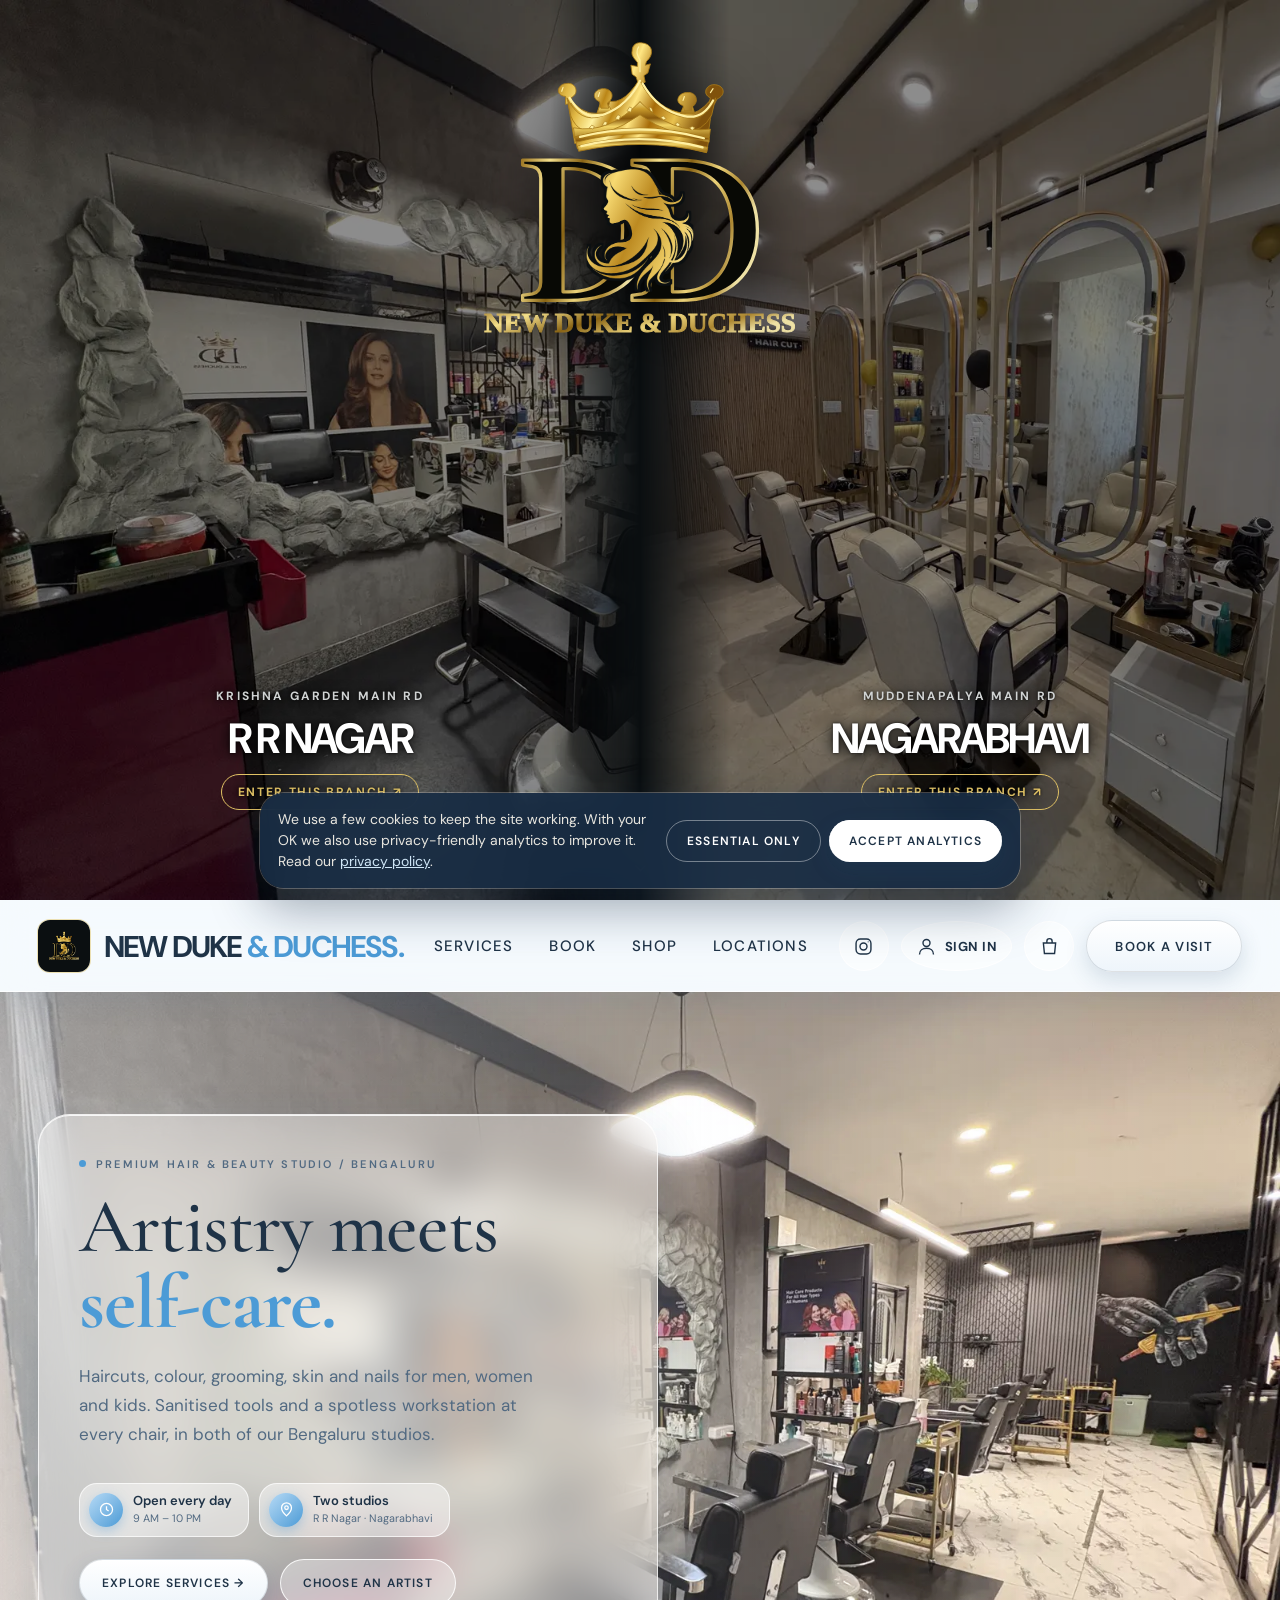
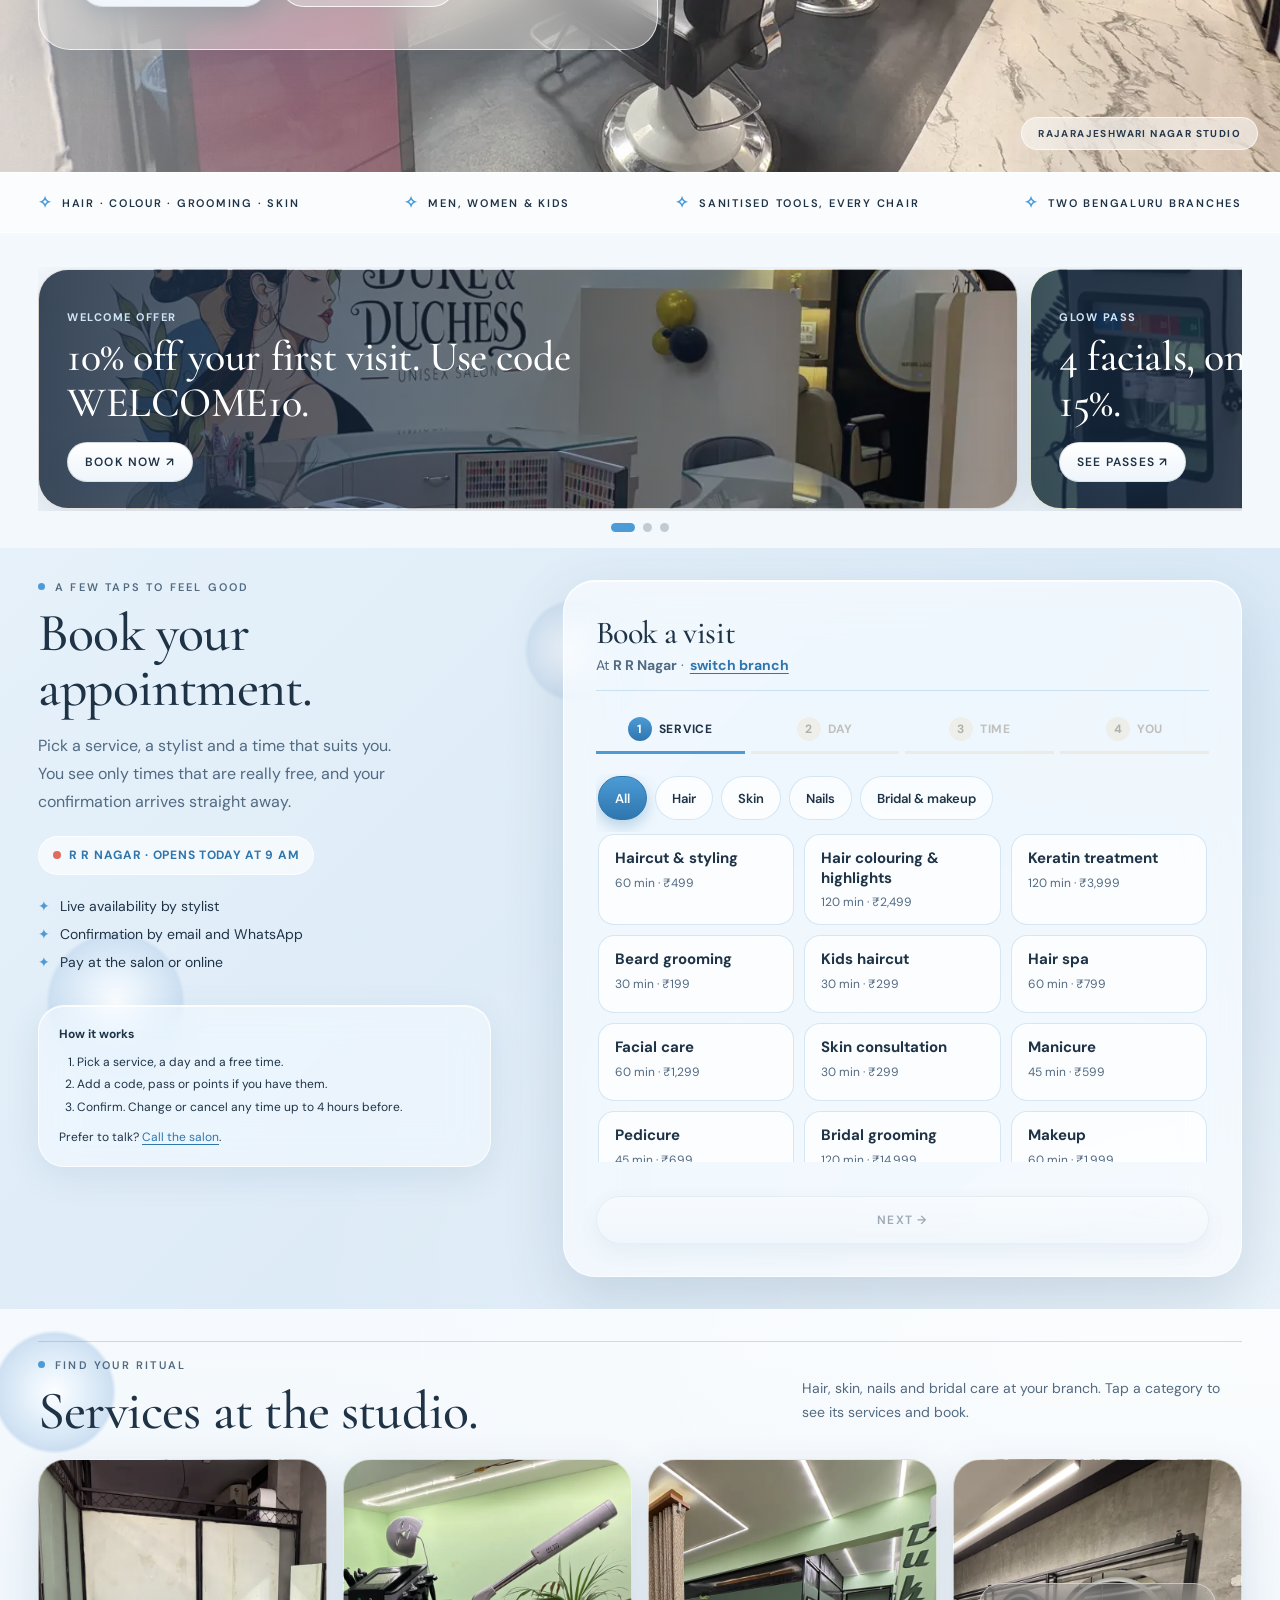
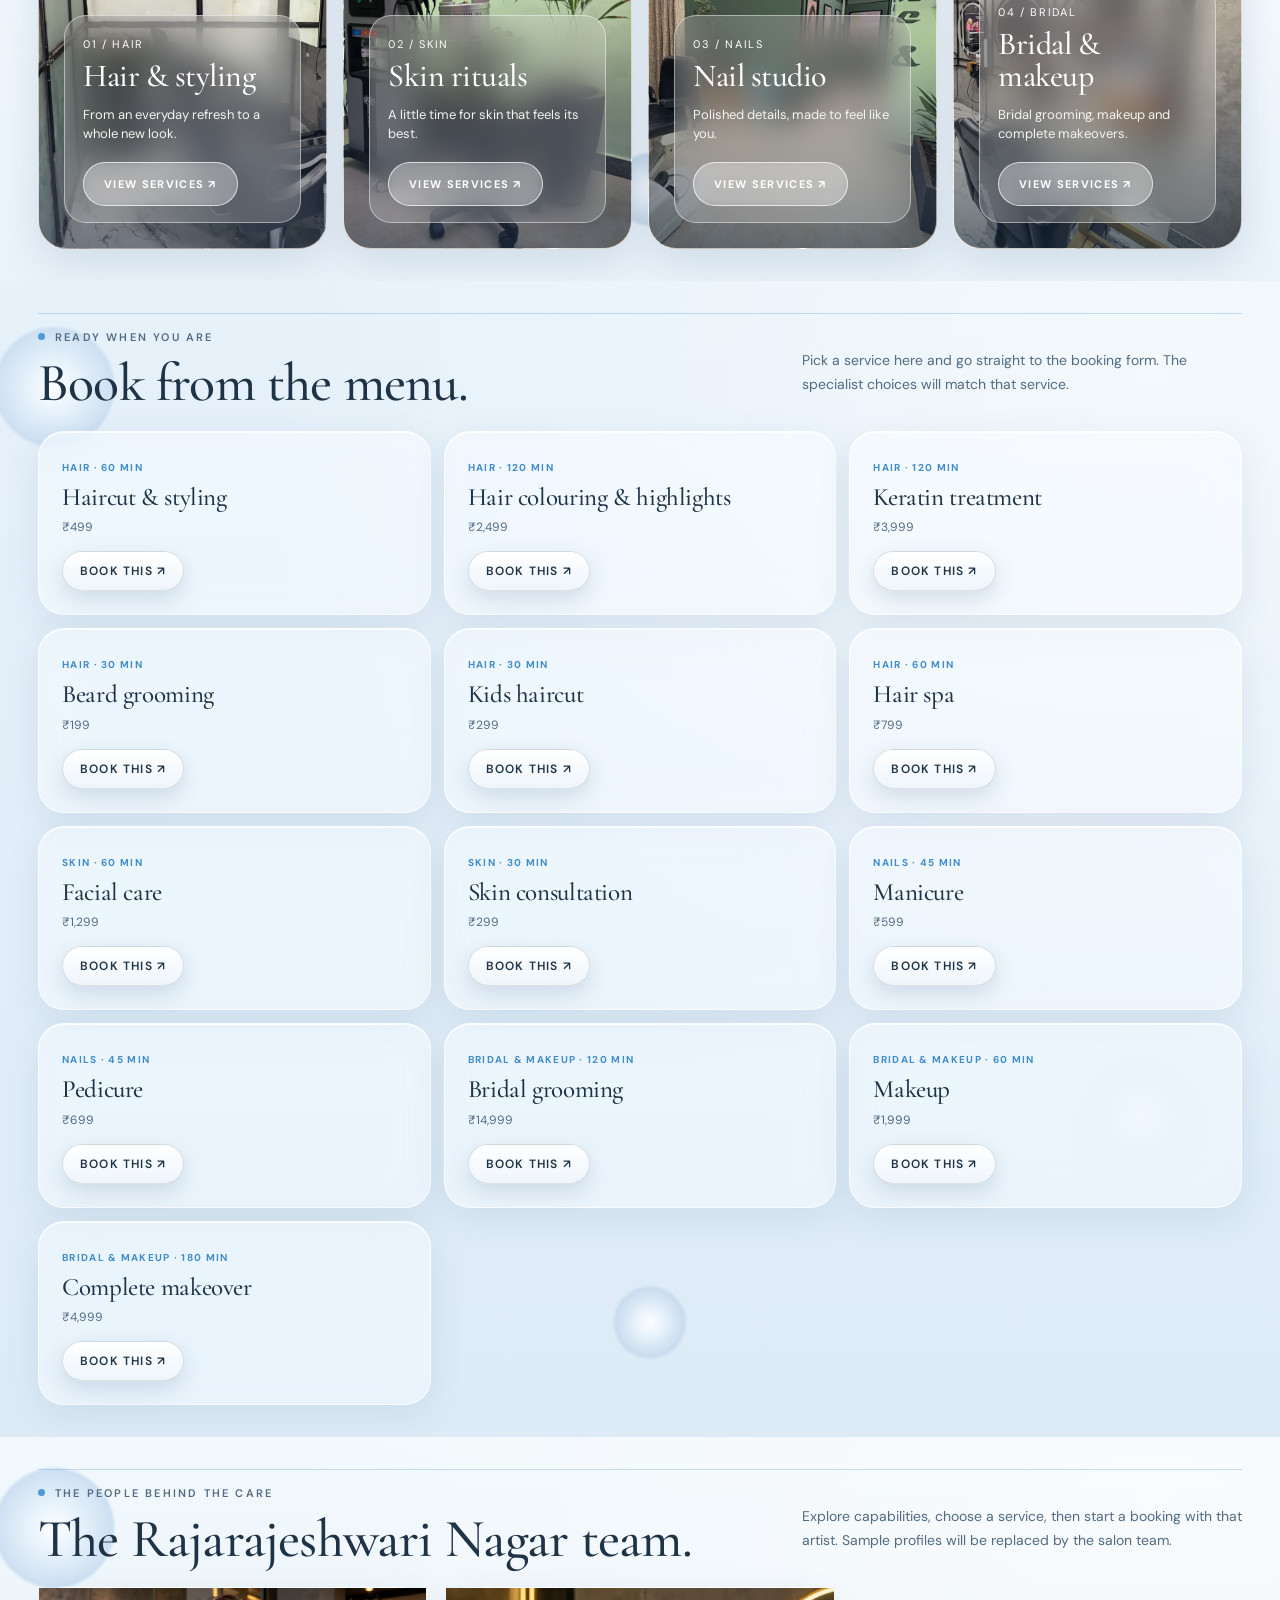
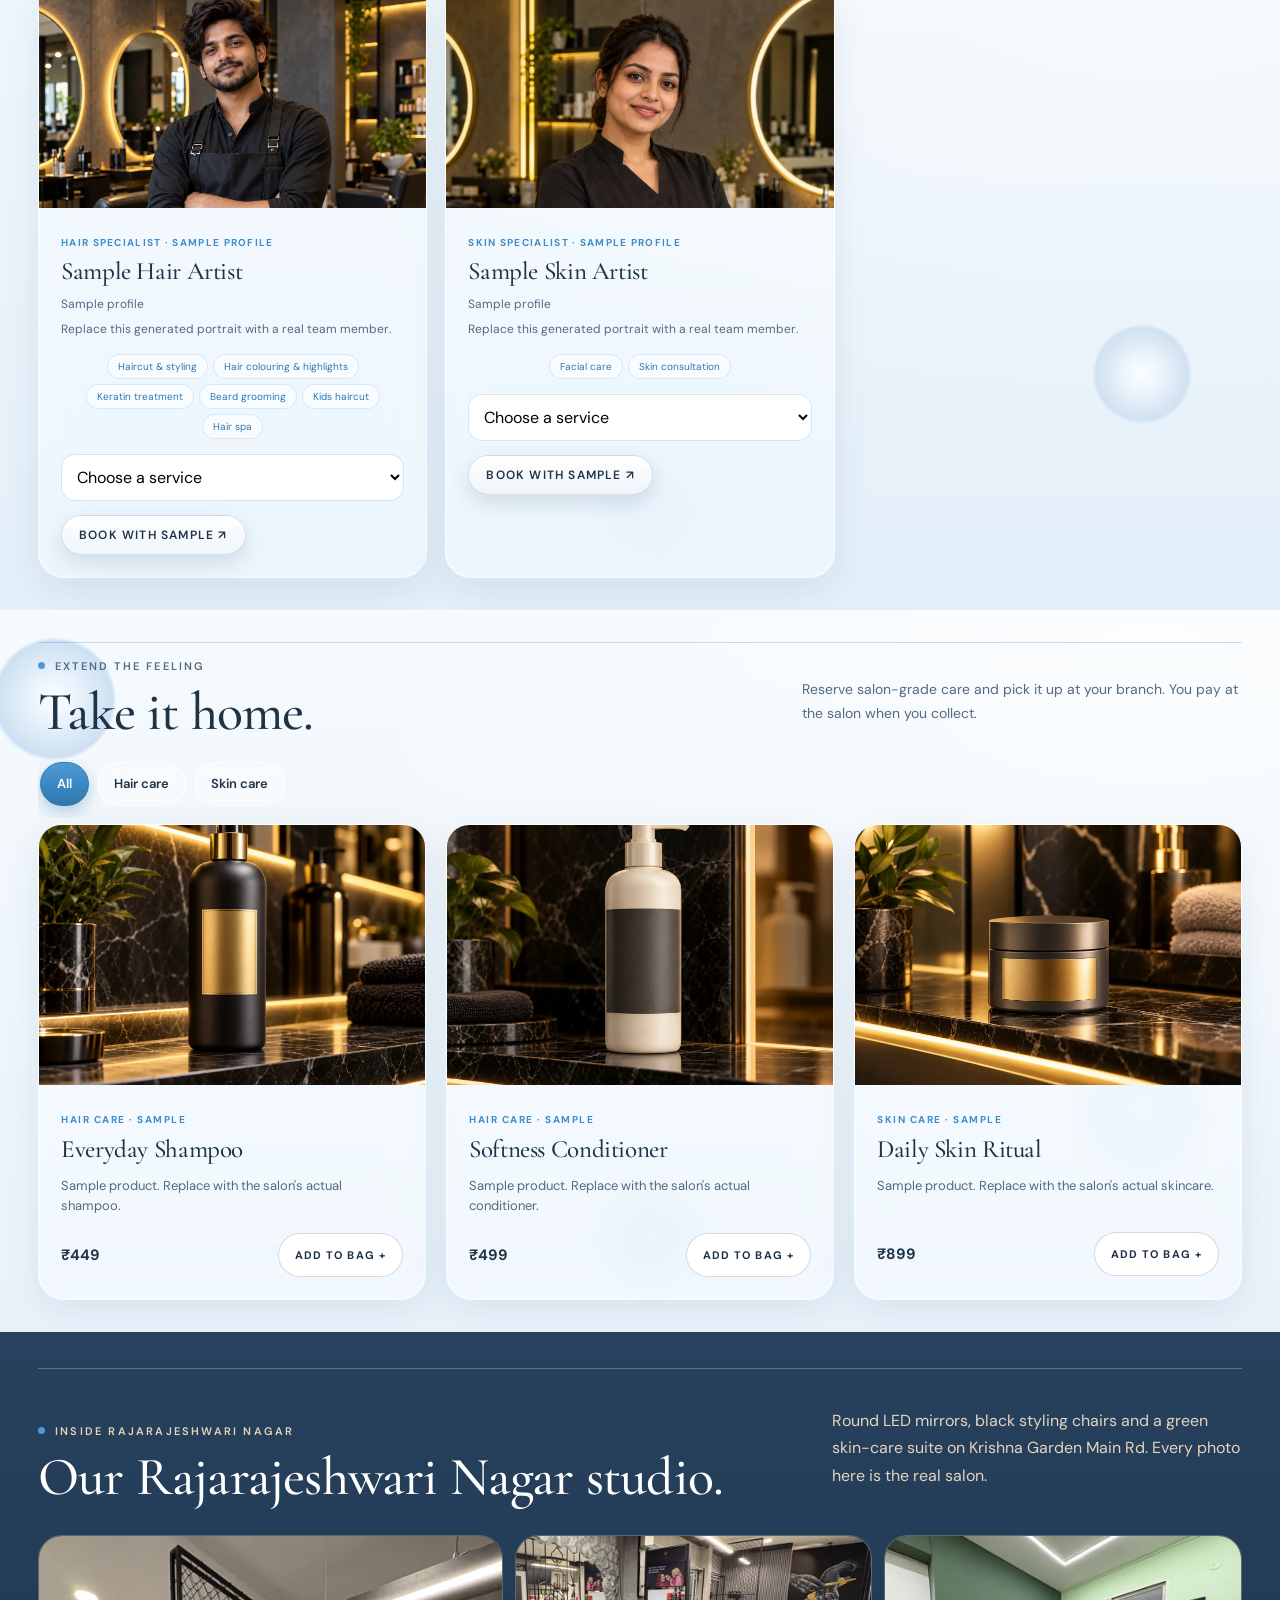
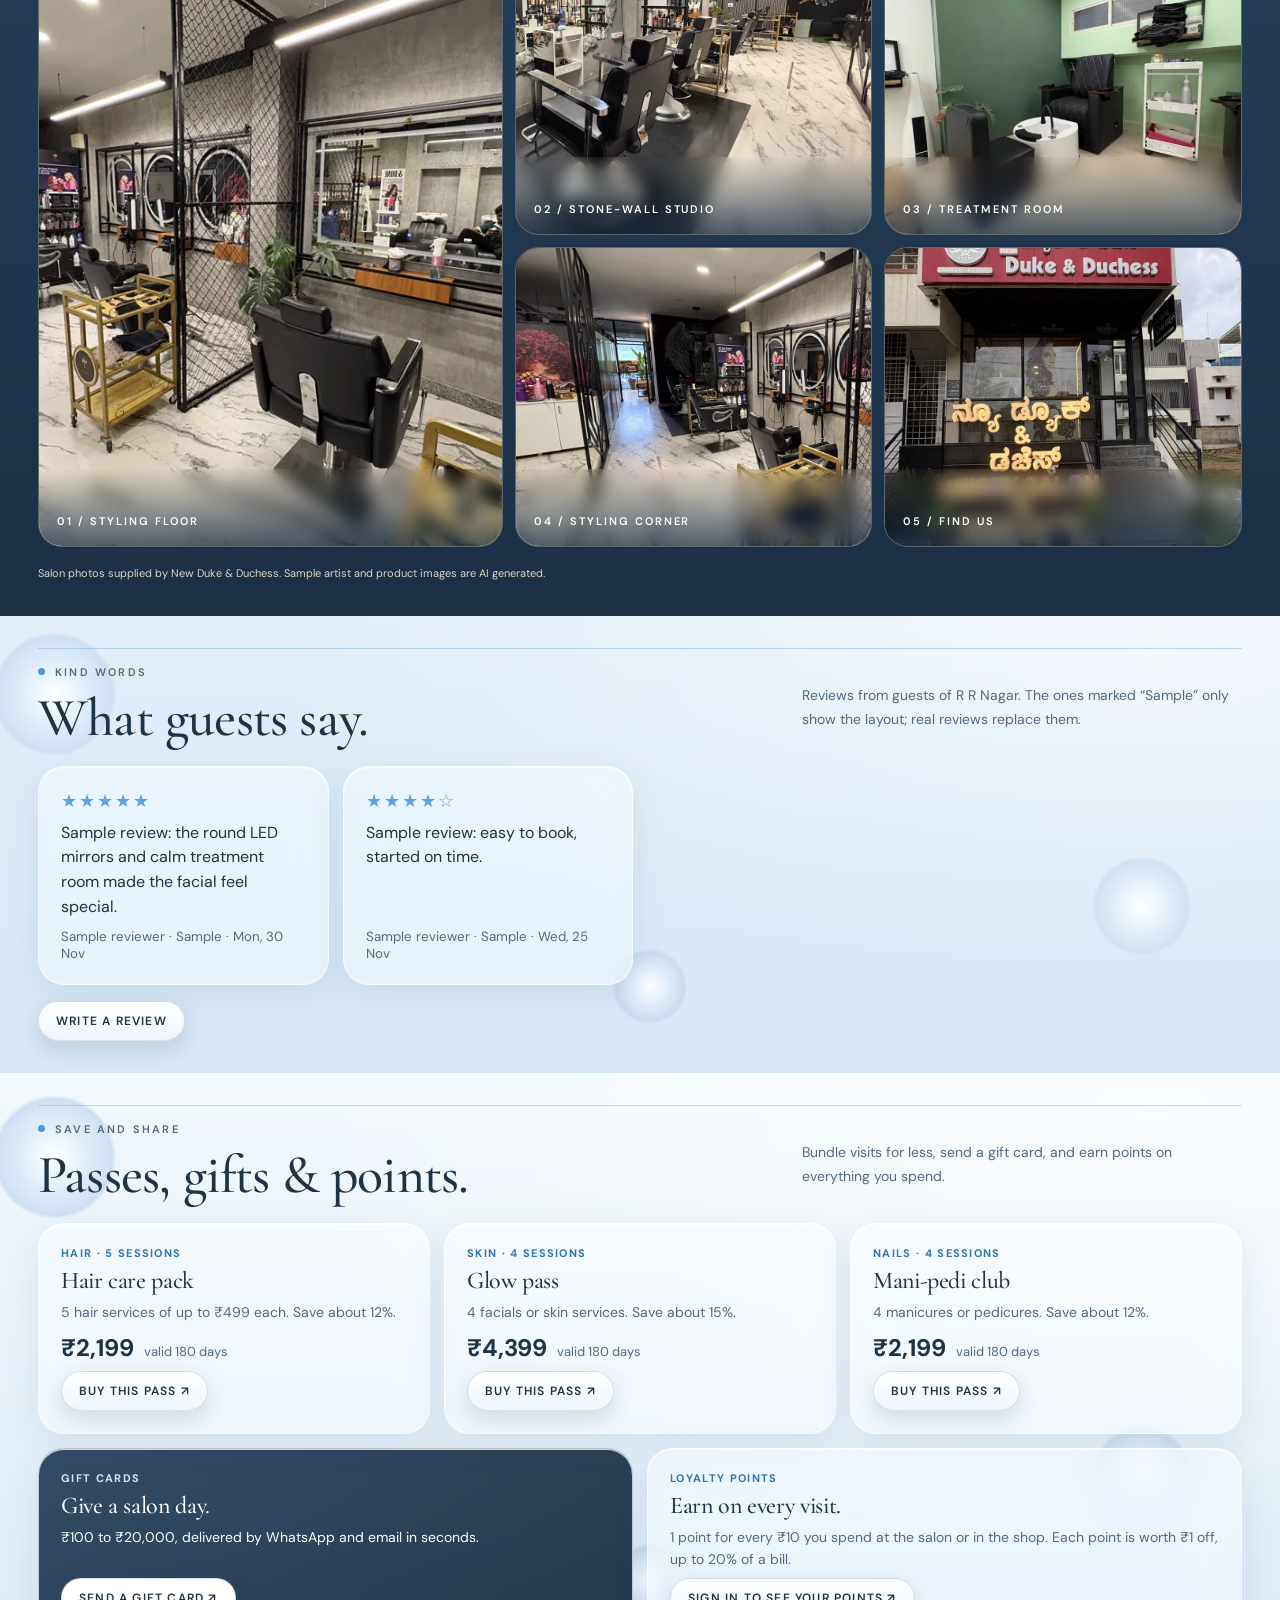
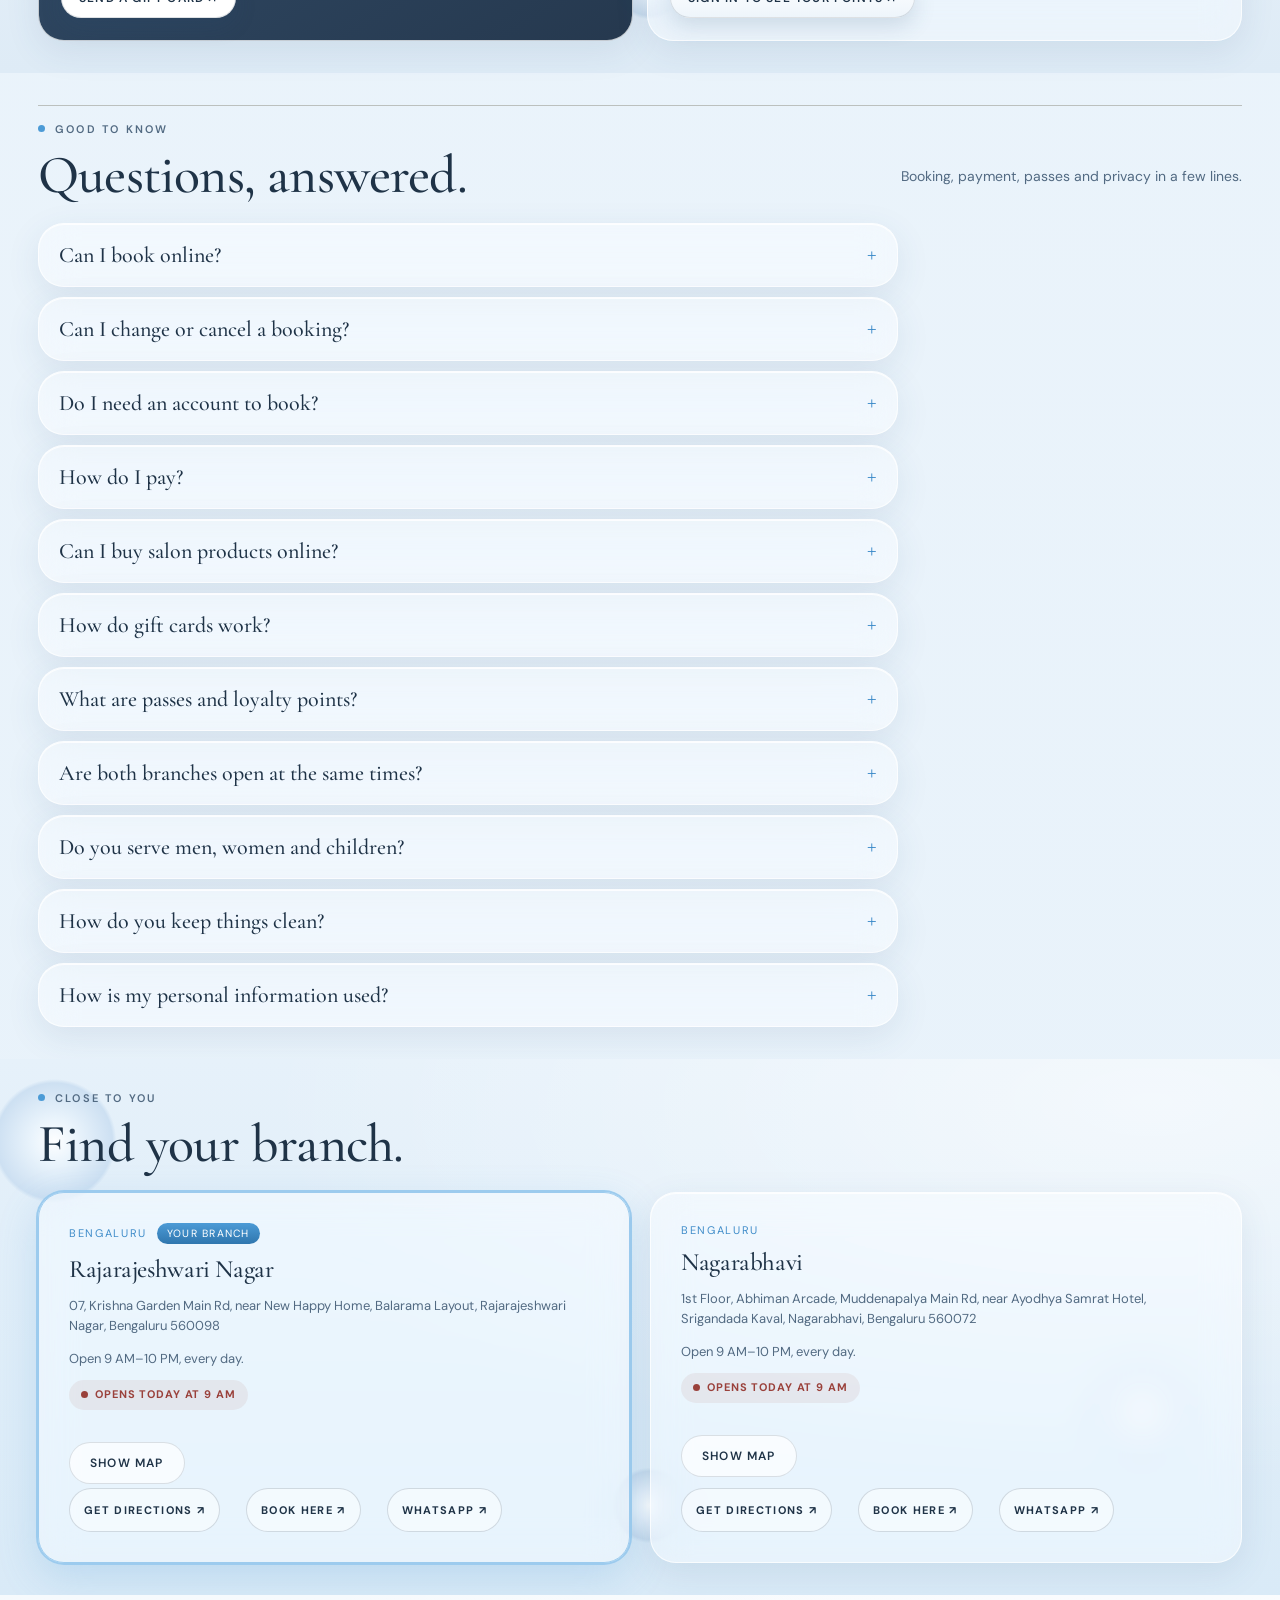
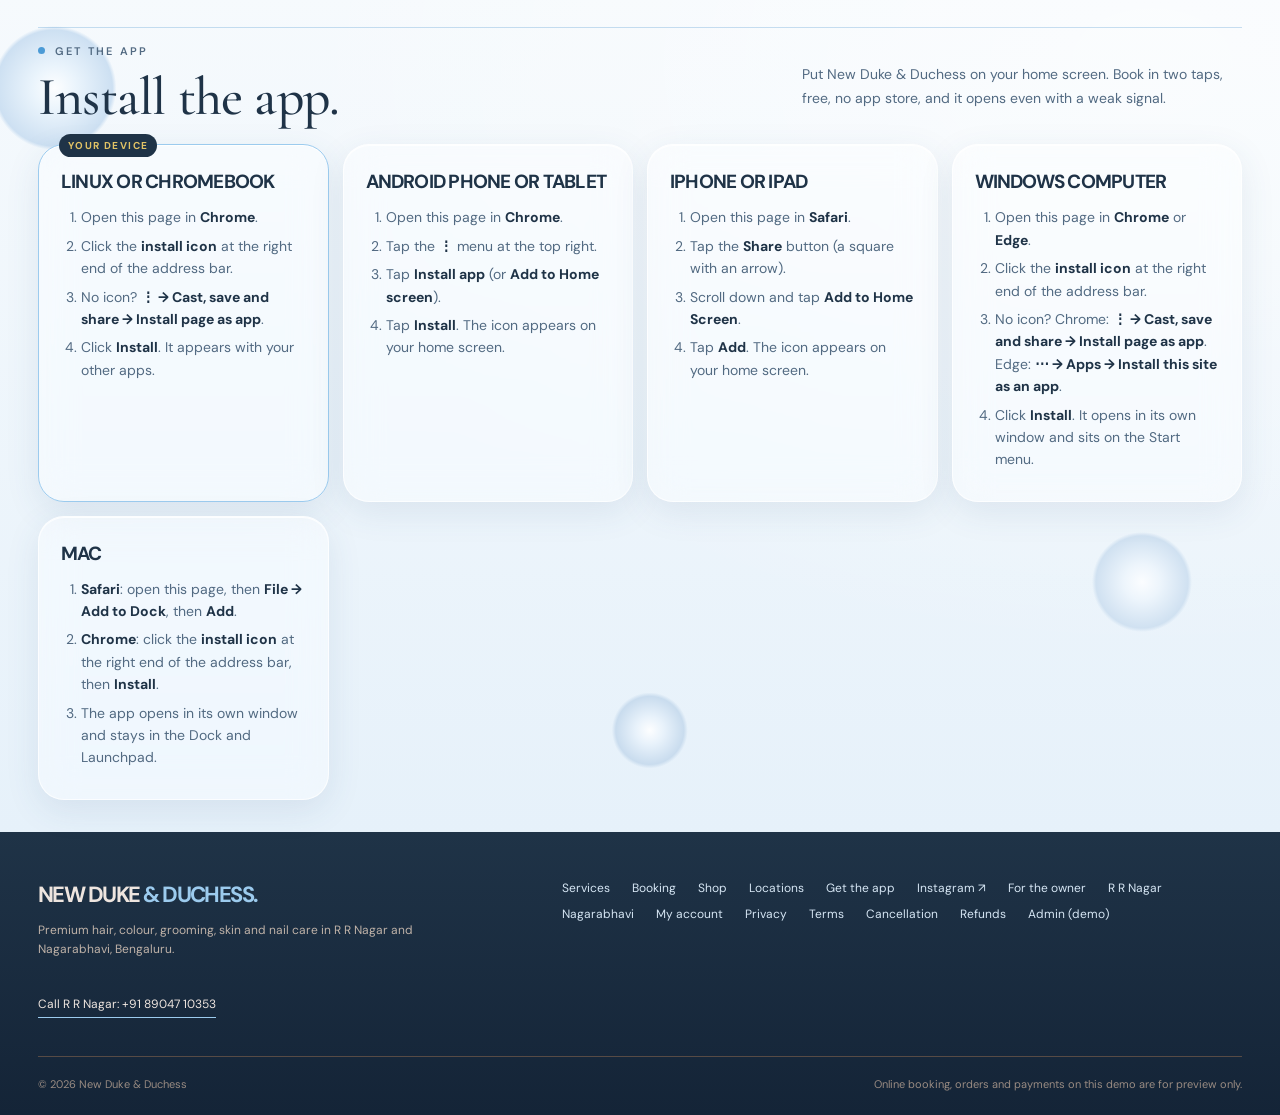
==== commit cef0f637: "White + sky blue palette: white pill buttons, sky accents, navy gallery and footer Replaces the warm" ====
--- a/index.html
+++ b/index.html
@@ -2,7 +2,7 @@
 <html lang="en">
 <head>
 <meta charset="utf-8"><meta name="viewport" content="width=device-width, initial-scale=1, viewport-fit=cover">
-<meta name="theme-color" content="#3B2A20"><link rel="manifest" href="manifest.webmanifest"><link rel="icon" type="image/png" sizes="48x48" href="icons/favicon-48.png"><link rel="apple-touch-icon" href="icons/apple-touch-icon.png"><meta name="mobile-web-app-capable" content="yes"><meta name="apple-mobile-web-app-capable" content="yes"><meta name="apple-mobile-web-app-title" content="Duke &amp; Duchess"><meta name="apple-mobile-web-app-status-bar-style" content="black"><meta name="application-name" content="Duke &amp; Duchess"><meta name="msapplication-TileColor" content="#0b0f11">
+<meta name="theme-color" content="#1F3347"><link rel="manifest" href="manifest.webmanifest"><link rel="icon" type="image/png" sizes="48x48" href="icons/favicon-48.png"><link rel="apple-touch-icon" href="icons/apple-touch-icon.png"><meta name="mobile-web-app-capable" content="yes"><meta name="apple-mobile-web-app-capable" content="yes"><meta name="apple-mobile-web-app-title" content="Duke &amp; Duchess"><meta name="apple-mobile-web-app-status-bar-style" content="black"><meta name="application-name" content="Duke &amp; Duchess"><meta name="msapplication-TileColor" content="#0b0f11">
 <title>New Duke & Duchess | Hair, skin & nails in Bengaluru</title>
 <meta name="description" content="Premium hair, colour, grooming, skin and nail care for men, women and kids in RR Nagar and Nagarabhavi, Bengaluru. Book online with the stylist you like, shop salon care, and buy gift cards and passes.">
 <meta property="og:type" content="website"><meta property="og:title" content="New Duke & Duchess | Hair, skin & nails in Bengaluru"><meta property="og:description" content="Premium hair, colour, grooming, skin and nail care for men, women and kids in RR Nagar and Nagarabhavi, Bengaluru."><meta property="og:image" content="https://dhanud72.github.io/duke-duchess-demo/assets/og-image.jpg"><meta property="og:image:width" content="1200"><meta property="og:image:height" content="630"><meta name="twitter:card" content="summary_large_image">
--- a/ndd.css
+++ b/ndd.css
@@ -1,5 +1,5 @@
 /* Styles for the demo-platform features: dialogs, carousel, reviews, passes, consent, account/branch/policy pages. */
-:root{--nd-ink:#2B1D16;--nd-muted:#6B5A4E;--nd-line:#EADBC8;--nd-gold:#B5493A;--nd-gold-d:#9A3B2C;--nd-dark:#2B1D16;--nd-ok:#1f7a45;--nd-bad:#9a413b}
+:root{--nd-ink:#2B1D16;--nd-muted:#6B5A4E;--nd-line:#D6E4F0;--nd-gold:#B5493A;--nd-gold-d:#9A3B2C;--nd-dark:#2B1D16;--nd-ok:#1f7a45;--nd-bad:#9a413b}
 .nd-page .toast{position:fixed;left:50%;bottom:28px;transform:translate(-50%,20px);opacity:0;pointer-events:none;background:#11171c;color:#fff;padding:13px 22px;border-radius:999px;font-size:14px;z-index:60;max-width:calc(100vw - 32px);text-align:center;transition:.3s;box-shadow:0 0 0 1px #e2c365,0 10px 30px #0007}
 .nd-page .toast.show{opacity:1;transform:translate(-50%,0)}
 
@@ -85,7 +85,7 @@
 
 /* Consent */
 .nd-consent{position:fixed;left:12px;right:12px;bottom:12px;z-index:70;max-width:760px;margin:auto;background:#11171c;color:#e8e6df;border-radius:20px;padding:16px 18px;display:flex;gap:16px;align-items:center;flex-wrap:wrap;box-shadow:0 0 0 1px #e2c365,0 20px 50px #000a;font:14px/1.5 "DM Sans",sans-serif}
-.nd-consent p{margin:0;flex:1 1 280px}.nd-consent a{color:#e2c365;text-decoration:underline}.nd-consent div{display:flex;gap:8px;flex-wrap:wrap}.nd-consent .nd-btn{min-height:42px;font-size:12px;border-color:#ffffff4d;background:transparent;color:#fff}.nd-consent .nd-btn.gold{background:#F4C77A;color:#2B1D16;border-color:#F4C77A}
+.nd-consent p{margin:0;flex:1 1 280px}.nd-consent a{color:#e2c365;text-decoration:underline}.nd-consent div{display:flex;gap:8px;flex-wrap:wrap}.nd-consent .nd-btn{min-height:42px;font-size:12px;border-color:#ffffff4d;background:transparent;color:#fff}.nd-consent .nd-btn.gold{background:#CFE6F7;color:#2B1D16;border-color:#CFE6F7}
 @media(max-width:700px){.nd-consent{bottom:calc(76px + env(safe-area-inset-bottom))}}
 
 /* ── Standalone pages (account, branch pages, policies) ── */
@@ -111,7 +111,7 @@
 .nd-foot{background:#231812;color:#aab5b8;padding:34px 20px calc(34px + env(safe-area-inset-bottom));font-size:14px}.nd-foot .in{max-width:1100px;margin:auto;display:flex;gap:10px 22px;flex-wrap:wrap}.nd-foot a{color:#e2c365;text-decoration:none}.nd-foot a:hover{text-decoration:underline}
 .nd-hero{display:grid;grid-template-columns:1.1fr 1fr;gap:0;background:#A23F2E;color:#fff;border-radius:28px;overflow:hidden;margin:0 0 24px}
 .nd-hero>div{padding:34px 30px;display:flex;flex-direction:column;gap:12px;justify-content:center}.nd-hero img{width:100%;height:100%;min-height:300px;object-fit:cover;display:block}.nd-hero p{color:#FCEBDD;margin:0}.nd-hero .nd-eyebrow{color:#FBE3A8}
-.nd-hero .nd-actions{margin-top:8px}.nd-hero .nd-btn{background:transparent;color:#fff;border-color:#ffffff66}.nd-hero .nd-btn.gold{background:#F4C77A;color:#2B1D16;border-color:#F4C77A}
+.nd-hero .nd-actions{margin-top:8px}.nd-hero .nd-btn{background:transparent;color:#fff;border-color:#ffffff66}.nd-hero .nd-btn.gold{background:#CFE6F7;color:#2B1D16;border-color:#CFE6F7}
 @media(max-width:760px){.nd-hero{grid-template-columns:1fr}.nd-hero img{order:-1;min-height:220px;max-height:280px}}
 .nd-two{display:grid;grid-template-columns:1fr 1fr;gap:16px}@media(max-width:760px){.nd-two{grid-template-columns:1fr}}
 .nd-svc{display:flex;justify-content:space-between;gap:12px;padding:12px 0;border-bottom:1px solid #efe9db}.nd-svc:last-child{border:0}.nd-svc b{font-weight:600}.nd-svc small{color:var(--nd-muted);display:block}.nd-svc .p{font-weight:700;white-space:nowrap}
@@ -126,46 +126,70 @@
 @media(max-width:560px){header.nav .insta{display:none!important}header.nav .bag.acct{width:42px}}
 
 /* ── SOFT GLASS theme (sand, taupe, cocoa, bronze; one orange accent) ── */
-:root{--nd-ink:#3B2A20;--nd-muted:#6B5A4C;--nd-line:rgba(160,111,73,.22);--nd-gold:#A06F49;--nd-gold-d:#7E5334;--nd-dark:#3B2A20;--nd-bronze:linear-gradient(135deg,#D6AB80,#A06F49);--nd-glass:rgba(255,255,255,.45);--nd-edge:rgba(255,255,255,.75);--nd-serif:"Cormorant Garamond","Playfair Display",Georgia,serif}
-body.nd-page{background:linear-gradient(180deg,#F8F1E7,#EFE3D2) fixed;color:#3B2A20}
-.nd-page h1,.nd-page h2,.nd-dialog h2,.nd-card h3,.nd-panel h3{font-family:var(--nd-serif);font-weight:500;text-transform:none;letter-spacing:-.015em;color:#3B2A20}
+:root{--nd-ink:#1F3347;--nd-muted:#526A82;--nd-line:rgba(63,140,201,.22);--nd-gold:#3F8CC9;--nd-gold-d:#2F76AE;--nd-dark:#1F3347;--nd-bronze:linear-gradient(135deg,#9CCBEE,#3F8CC9);--nd-glass:rgba(255,255,255,.45);--nd-edge:rgba(255,255,255,.75);--nd-serif:"Cormorant Garamond","Playfair Display",Georgia,serif}
+body.nd-page{background:linear-gradient(180deg,#F6FAFD,#E6F1FA) fixed;color:#1F3347}
+.nd-page h1,.nd-page h2,.nd-dialog h2,.nd-card h3,.nd-panel h3{font-family:var(--nd-serif);font-weight:500;text-transform:none;letter-spacing:-.015em;color:#1F3347}
 .nd-page h1{font-size:clamp(42px,6vw,68px);line-height:.98}.nd-page h2{font-size:32px}.nd-dialog h2{font-size:32px}.nd-panel h3,.nd-card h3{font-size:24px}
-.nd-eyebrow{letter-spacing:.2em;color:#6B5A4C}
-.nd-btn{border-radius:999px;letter-spacing:.1em;font-weight:600;border:1px solid var(--nd-edge);background:rgba(255,255,255,.6);color:#3B2A20}
-.nd-btn.gold,#reviews .nd-revform .btn,#plans .btn,#plans .nd-card .btn{background:var(--nd-bronze);border:0;color:#fff;box-shadow:0 8px 20px rgba(160,111,73,.32),inset 0 1px 0 rgba(255,255,255,.45)}
+.nd-eyebrow{letter-spacing:.2em;color:#526A82}
+.nd-btn{border-radius:999px;letter-spacing:.1em;font-weight:600;border:1px solid var(--nd-edge);background:rgba(255,255,255,.6);color:#1F3347}
+.nd-btn.gold,#reviews .nd-revform .btn,#plans .btn,#plans .nd-card .btn{background:var(--nd-bronze);border:0;color:#fff;box-shadow:0 8px 20px rgba(63,140,201,.32),inset 0 1px 0 rgba(255,255,255,.45)}
 .nd-btn.gold:hover{filter:brightness(1.08);background:var(--nd-bronze);color:#fff}
 .nd-btn.danger{color:#9A3B2C;border-color:rgba(154,59,44,.4);background:rgba(255,255,255,.6)}
-.nd-dialog{border-radius:30px;background:rgba(250,244,236,.92);-webkit-backdrop-filter:blur(26px);backdrop-filter:blur(26px);border:1px solid var(--nd-edge);box-shadow:0 30px 80px rgba(59,42,32,.35)}
-.nd-dialog::backdrop{background:rgba(59,42,32,.45);-webkit-backdrop-filter:blur(4px);backdrop-filter:blur(4px)}
-.nd-form input,.nd-form select,.nd-form textarea,.nd-promo input{border-radius:16px;background:rgba(255,255,255,.8);border-color:rgba(160,111,73,.28)}
-.nd-form input:focus,.nd-form select:focus,.nd-form textarea:focus,.nd-promo input:focus{box-shadow:0 0 0 2px #D6AB80}
-.nd-demo{background:rgba(255,255,255,.55);border:1px solid rgba(160,111,73,.25);border-radius:16px}
-.nd-tabs button[aria-selected="true"]{border-color:#A06F49;color:#3B2A20}
-.nd-chips button,.nd-check,.nd-pay,.nd-quote{border-radius:16px;background:rgba(255,255,255,.65);border-color:rgba(160,111,73,.22)}
+.nd-dialog{border-radius:30px;background:rgba(247,251,254,.92);-webkit-backdrop-filter:blur(26px);backdrop-filter:blur(26px);border:1px solid var(--nd-edge);box-shadow:0 30px 80px rgba(24,45,69,.35)}
+.nd-dialog::backdrop{background:rgba(24,45,69,.45);-webkit-backdrop-filter:blur(4px);backdrop-filter:blur(4px)}
+.nd-form input,.nd-form select,.nd-form textarea,.nd-promo input{border-radius:16px;background:rgba(255,255,255,.8);border-color:rgba(63,140,201,.28)}
+.nd-form input:focus,.nd-form select:focus,.nd-form textarea:focus,.nd-promo input:focus{box-shadow:0 0 0 2px #9CCBEE}
+.nd-demo{background:rgba(255,255,255,.55);border:1px solid rgba(63,140,201,.25);border-radius:16px}
+.nd-tabs button[aria-selected="true"]{border-color:#3F8CC9;color:#1F3347}
+.nd-chips button,.nd-check,.nd-pay,.nd-quote{border-radius:16px;background:rgba(255,255,255,.65);border-color:rgba(63,140,201,.22)}
 .nd-chips button{border-radius:999px}
 .nd-chips button[aria-pressed="true"]{background:var(--nd-bronze);color:#fff;border-color:transparent}
-.nd-quote{box-shadow:inset 0 0 0 1px rgba(160,111,73,.25)}.nd-quote .tot{border-top-color:rgba(160,111,73,.4)}
-.nd-ok{background:rgba(255,255,255,.7);color:#A06F49}
-.nd-carousel{background:transparent}.nd-dots button{background:rgba(59,42,32,.22)}.nd-dots button.on{background:#A06F49}
-.nd-slide{border-radius:30px}.nd-slide .btn{background:rgba(255,255,255,.9);color:#3B2A20;border:0}
-.nd-rev,.nd-card,.nd-panel,.nd-item,.nd-dl,.nd-faq details,.nd-team .m,.ad-kpi{background:var(--nd-glass);-webkit-backdrop-filter:blur(18px) saturate(1.3);backdrop-filter:blur(18px) saturate(1.3);border:1px solid var(--nd-edge);border-radius:26px;box-shadow:0 10px 34px rgba(110,80,50,.10),inset 0 1px 0 rgba(255,255,255,.8);color:#3B2A20}
+.nd-quote{box-shadow:inset 0 0 0 1px rgba(63,140,201,.25)}.nd-quote .tot{border-top-color:rgba(63,140,201,.4)}
+.nd-ok{background:rgba(255,255,255,.7);color:#3F8CC9}
+.nd-carousel{background:transparent}.nd-dots button{background:rgba(24,45,69,.22)}.nd-dots button.on{background:#3F8CC9}
+.nd-slide{border-radius:30px}.nd-slide .btn{background:rgba(255,255,255,.9);color:#1F3347;border:0}
+.nd-rev,.nd-card,.nd-panel,.nd-item,.nd-dl,.nd-faq details,.nd-team .m,.ad-kpi{background:var(--nd-glass);-webkit-backdrop-filter:blur(18px) saturate(1.3);backdrop-filter:blur(18px) saturate(1.3);border:1px solid var(--nd-edge);border-radius:26px;box-shadow:0 10px 34px rgba(50,90,130,.10),inset 0 1px 0 rgba(255,255,255,.8);color:#1F3347}
 .nd-item{border-radius:20px}.nd-dl{border-radius:20px}
-.nd-giftcard{background:linear-gradient(150deg,rgba(160,111,73,.95),rgba(126,83,52,.95))!important;color:#fff}.nd-giftcard small{color:#F2D3AE}.nd-giftcard p{color:#fff}.nd-giftcard h3{color:#fff}
-.nd-head{background:rgba(248,241,231,.7);-webkit-backdrop-filter:blur(20px) saturate(1.4);backdrop-filter:blur(20px) saturate(1.4);border-bottom:1px solid var(--nd-edge)}
-.nd-head a,.nd-head .brandmini{color:#3B2A20}.nd-head .brandmini span{color:#A06F49}.nd-head nav a:hover{color:#A06F49}
-.nd-foot{background:linear-gradient(180deg,#3B2A20,#2A1E17);color:#D9C9B6}.nd-foot a{color:#E9CBA3}
-.nd-hero{position:relative;display:flex;align-items:center;min-height:460px;background:#cdb9a2;border-radius:32px;overflow:hidden;color:#3B2A20;border:1px solid var(--nd-edge)}
+.nd-giftcard{background:linear-gradient(150deg,rgba(63,140,201,.95),rgba(27,47,69,.95))!important;color:#fff}.nd-giftcard small{color:#CFE6F7}.nd-giftcard p{color:#fff}.nd-giftcard h3{color:#fff}
+.nd-head{background:rgba(246,250,253,.7);-webkit-backdrop-filter:blur(20px) saturate(1.4);backdrop-filter:blur(20px) saturate(1.4);border-bottom:1px solid var(--nd-edge)}
+.nd-head a,.nd-head .brandmini{color:#1F3347}.nd-head .brandmini span{color:#3F8CC9}.nd-head nav a:hover{color:#3F8CC9}
+.nd-foot{background:linear-gradient(180deg,#1F3347,#142437);color:#D9C9B6}.nd-foot a{color:#CFE6F7}
+.nd-hero{position:relative;display:flex;align-items:center;min-height:460px;background:#bcd3e6;border-radius:32px;overflow:hidden;color:#1F3347;border:1px solid var(--nd-edge)}
 .nd-hero img{position:absolute;inset:0;width:100%;height:100%;min-height:0;object-fit:cover;z-index:0}
-.nd-hero>div{position:relative;z-index:1;max-width:560px;margin:28px;padding:34px 32px;background:rgba(255,255,255,.42);-webkit-backdrop-filter:blur(22px) saturate(1.35);backdrop-filter:blur(22px) saturate(1.35);border:1px solid var(--nd-edge);border-radius:28px;box-shadow:0 18px 50px rgba(90,60,35,.16),inset 0 1px 0 rgba(255,255,255,.85)}
-.nd-hero h1{font-size:clamp(38px,5vw,60px)}.nd-hero p{color:#6B5A4C}.nd-hero .nd-eyebrow{color:#6B5A4C}.nd-hero #status{color:#A06F49!important}
-.nd-hero .nd-btn{background:rgba(255,255,255,.7);color:#3B2A20;border:1px solid var(--nd-edge)}
+.nd-hero>div{position:relative;z-index:1;max-width:560px;margin:28px;padding:34px 32px;background:rgba(255,255,255,.42);-webkit-backdrop-filter:blur(22px) saturate(1.35);backdrop-filter:blur(22px) saturate(1.35);border:1px solid var(--nd-edge);border-radius:28px;box-shadow:0 18px 50px rgba(40,75,110,.16),inset 0 1px 0 rgba(255,255,255,.85)}
+.nd-hero h1{font-size:clamp(38px,5vw,60px)}.nd-hero p{color:#526A82}.nd-hero .nd-eyebrow{color:#526A82}.nd-hero #status{color:#3F8CC9!important}
+.nd-hero .nd-btn{background:rgba(255,255,255,.7);color:#1F3347;border:1px solid var(--nd-edge)}
 .nd-hero .nd-btn.gold{background:var(--nd-bronze);color:#fff;border:0}
 @media(max-width:760px){.nd-hero{align-items:flex-end;min-height:520px}.nd-hero>div{margin:14px;padding:22px 20px}.nd-hero img{order:0;max-height:none}}
-.nd-tag.booked,.nd-tag.new,.nd-tag.ready{background:rgba(255,255,255,.7);color:#7E5334}
-.nd-consent{background:rgba(59,42,32,.92);-webkit-backdrop-filter:blur(14px);backdrop-filter:blur(14px);border-radius:24px;box-shadow:0 0 0 1px rgba(255,255,255,.25),0 20px 50px rgba(59,42,32,.4)}.nd-consent a{color:#F2D3AE}
+.nd-tag.booked,.nd-tag.new,.nd-tag.ready{background:rgba(255,255,255,.7);color:#2F76AE}
+.nd-consent{background:rgba(24,45,69,.92);-webkit-backdrop-filter:blur(14px);backdrop-filter:blur(14px);border-radius:24px;box-shadow:0 0 0 1px rgba(255,255,255,.25),0 20px 50px rgba(24,45,69,.4)}.nd-consent a{color:#CFE6F7}
 .nd-consent .nd-btn{background:transparent;color:#fff;border-color:rgba(255,255,255,.4)}
 .nd-consent .nd-btn.gold{background:var(--nd-bronze);color:#fff;border:0}
 .nd-faq summary{font-family:var(--nd-serif);font-size:22px}
 .nd-svc .p{font-family:var(--nd-serif);font-size:20px}
 .nd-gallery img,.nd-map iframe{border-radius:24px}
 .nd-prose .draft{background:rgba(255,255,255,.6);border-radius:16px}
+
+/* ── WHITE premium buttons (no orange) ── */
+:root{--nd-bronze:linear-gradient(180deg,#FFFFFF,#EEF5FB)}
+.nd-btn.gold,#reviews .nd-revform .btn,#plans .btn,#plans .nd-card .btn{background:linear-gradient(180deg,#FFFFFF,#EEF5FB);color:#1F3347;border:1px solid rgba(24,45,69,.14);box-shadow:0 8px 22px rgba(40,75,110,.16),inset 0 1px 0 #fff}
+.nd-btn.gold:hover{background:#fff;color:#1F3347;filter:none;box-shadow:0 12px 30px rgba(40,75,110,.22),inset 0 1px 0 #fff}
+.nd-btn{background:rgba(255,255,255,.7);color:#1F3347;border:1px solid rgba(24,45,69,.14)}
+.nd-chips button[aria-pressed="true"]{background:#1F3347;color:#fff;border-color:#1F3347}
+.nd-tabs button[aria-selected="true"]{border-color:#1F3347}
+.nd-ok{color:#1F3347}
+.nd-giftcard{background:linear-gradient(150deg,rgba(39,66,94,.95),rgba(27,47,69,.95))!important}
+.nd-hero .nd-btn.gold{background:linear-gradient(180deg,#fff,#EEF5FB);color:#1F3347;border:1px solid rgba(24,45,69,.14)}
+.nd-consent .nd-btn.gold{background:#fff;color:#1F3347;border:0}
+.nd-hero #status{color:#526A82!important}
+.nd-head .brandmini span{color:#5B87B0}
+
+/* ── SKY accents (shared pages) ── */
+.nd-chips button[aria-pressed="true"]{background:linear-gradient(180deg,#4C9BD6,#2F76AE);color:#fff;border-color:#2F76AE}
+.nd-tabs button[aria-selected="true"]{border-color:#4C9BD6;color:#1F3347}
+.nd-head .brandmini span{color:#4C9BD6}
+.nd-rev .st{color:#5FA2DC}.nd-eyebrow{color:#526A82}
+.nd-tag.booked,.nd-tag.new,.nd-tag.ready{background:#E3F1FC;color:#2F76AE}
+.nd-tag.packed,.nd-tag.pending{background:#EAF3FB;color:#526A82}
+.nd-tag.completed,.nd-tag.collected{background:#E4F4EA;color:#1f7a45}
+.nd-code{background:#E3F1FC}
--- a/theme.css
+++ b/theme.css
@@ -2,12 +2,12 @@
    Style reference: warm neutral frosted glass (sand, taupe, cocoa, bronze, one tiny orange accent).
    Rules: glass only where there is something behind it to frost (gradient + pearl spheres, or a real photo);
    thin white edge, very light shadow (never heavy under glass); light serif headings; bronze gradient pill buttons. */
-:root{--sand-1:#F8F1E7;--sand-2:#EFE3D2;--sand-3:#E4D3BD;--taupe:#C9B6A0;--mocha:#3B2A20;--mocha-2:#6B5A4C;
- --bronze-1:#D6AB80;--bronze-2:#A06F49;--bronze-3:#7E5334;--orange:#E0842A;
- --glass:rgba(255,255,255,.42);--glass-strong:rgba(255,255,255,.62);--glass-edge:rgba(255,255,255,.72);--glass-shadow:0 10px 34px rgba(110,80,50,.10);
- --ink:#3B2A20;--muted:#6B5A4C;--cream:#F8F1E7;--paper:#fff;--rose:#A06F49;--line:rgba(160,111,73,.22);--dark:#3B2A20;--gold:#A06F49;--glow:#D6AB80;
- --serif:"Cormorant Garamond","Playfair Display",Georgia,serif;--bronze:linear-gradient(135deg,#D6AB80 0%,#A06F49 100%)}
-body{background:linear-gradient(180deg,#F8F1E7,#EFE3D2);color:var(--mocha)}
+:root{--sand-1:#F6FAFD;--sand-2:#E6F1FA;--sand-3:#D9EAF7;--taupe:#C9B6A0;--mocha:#1F3347;--mocha-2:#526A82;
+ --bronze-1:#9CCBEE;--bronze-2:#3F8CC9;--bronze-3:#2F76AE;--orange:#4C9BD6;
+ --glass:rgba(255,255,255,.42);--glass-strong:rgba(255,255,255,.62);--glass-edge:rgba(255,255,255,.72);--glass-shadow:0 10px 34px rgba(50,90,130,.10);
+ --ink:#1F3347;--muted:#526A82;--cream:#F6FAFD;--paper:#fff;--rose:#3F8CC9;--line:rgba(63,140,201,.22);--dark:#1F3347;--gold:#3F8CC9;--glow:#9CCBEE;
+ --serif:"Cormorant Garamond","Playfair Display",Georgia,serif;--bronze:linear-gradient(135deg,#9CCBEE 0%,#3F8CC9 100%)}
+body{background:linear-gradient(180deg,#F6FAFD,#E6F1FA);color:var(--mocha)}
 
 /* Headings: light serif */
 .hero h1,.section h2,.locations h2,.reality-head h2,.bookingcopy h2,.photobg h2,.wiztop h3,.cardtop h3,.drawertop h2,
@@ -27,37 +27,37 @@
  background:var(--glass)!important;-webkit-backdrop-filter:blur(18px) saturate(1.3);backdrop-filter:blur(18px) saturate(1.3);
  border:1px solid var(--glass-edge)!important;box-shadow:var(--glass-shadow),inset 0 1px 0 rgba(255,255,255,.8)!important;border-radius:26px!important;color:var(--mocha)}
 .artistbody,.productbody{background:transparent!important}
-.menuitem:hover,.product:hover,.artistcard:hover{box-shadow:0 14px 40px rgba(110,80,50,.16),inset 0 1px 0 rgba(255,255,255,.9)!important}
+.menuitem:hover,.product:hover,.artistcard:hover{box-shadow:0 14px 40px rgba(50,90,130,.16),inset 0 1px 0 rgba(255,255,255,.9)!important}
 
 /* Top bar, header (frosted light) */
-.announce{background:linear-gradient(90deg,#CFA27A,#E5C7A3 50%,#CFA27A);color:var(--mocha)}
-header.nav:before{background:rgba(248,241,231,.66);-webkit-backdrop-filter:blur(20px) saturate(1.4);backdrop-filter:blur(20px) saturate(1.4);border-bottom:1px solid rgba(255,255,255,.75);box-shadow:0 8px 28px rgba(110,80,50,.10)}
+.announce{background:linear-gradient(90deg,#CFE6F7,#EAF4FC 50%,#CFE6F7);color:var(--mocha)}
+header.nav:before{background:rgba(246,250,253,.66);-webkit-backdrop-filter:blur(20px) saturate(1.4);backdrop-filter:blur(20px) saturate(1.4);border-bottom:1px solid rgba(255,255,255,.75);box-shadow:0 8px 28px rgba(50,90,130,.10)}
 header.nav .brand,header.nav .brand .brandtext{color:var(--mocha)}header.nav .brand .brandtext span{color:var(--bronze-2)}
 header.nav .navlinks a{color:var(--mocha);font-weight:500}header.nav .navlinks a:hover{color:var(--bronze-2)}header.nav .navlinks a:after{background:var(--bronze-2)}
 header.nav .bag,header.nav .insta{color:var(--mocha);background:rgba(255,255,255,.5);border:1px solid rgba(255,255,255,.8)}
 header.nav .bag.acct.on{color:var(--bronze-3);border-color:var(--bronze-1)}
 header.nav .bag b{background:var(--bronze-2);color:#fff}
 header.nav .menu{color:var(--mocha)}
-header.nav .navright .btn{background:var(--bronze);border:0;color:#fff;border-radius:999px;letter-spacing:.1em;box-shadow:0 6px 18px rgba(160,111,73,.35),inset 0 1px 0 rgba(255,255,255,.4)}
+header.nav .navright .btn{background:var(--bronze);border:0;color:#fff;border-radius:999px;letter-spacing:.1em;box-shadow:0 6px 18px rgba(63,140,201,.35),inset 0 1px 0 rgba(255,255,255,.4)}
 header.nav .navright .btn:hover{filter:brightness(1.08)}
-.mobilemenu{background:rgba(248,241,231,.96)}
+.mobilemenu{background:rgba(246,250,253,.96)}
 
 /* Buttons: bronze gradient pill with soft glow */
-.btn{background:var(--bronze);color:#fff;border:0;border-radius:999px;letter-spacing:.1em;font-weight:600;box-shadow:0 8px 22px rgba(160,111,73,.32),inset 0 1px 0 rgba(255,255,255,.45)}
-.btn:hover{background:var(--bronze);filter:brightness(1.08);box-shadow:0 10px 28px rgba(160,111,73,.42),inset 0 1px 0 rgba(255,255,255,.5);color:#fff}
+.btn{background:var(--bronze);color:#fff;border:0;border-radius:999px;letter-spacing:.1em;font-weight:600;box-shadow:0 8px 22px rgba(63,140,201,.32),inset 0 1px 0 rgba(255,255,255,.45)}
+.btn:hover{background:var(--bronze);filter:brightness(1.08);box-shadow:0 10px 28px rgba(63,140,201,.42),inset 0 1px 0 rgba(255,255,255,.5);color:#fff}
 .btn:after{display:none}
 .btn.outline,.booking .btn.outline{background:var(--glass-strong);color:var(--mocha);border:1px solid var(--glass-edge);box-shadow:none}
 .btn.outline:hover{background:#fff;color:var(--mocha)}
 .btn:disabled{opacity:.4}
 .linkbtn,.locactions a{color:var(--bronze-3)}
-.locactions a{border-radius:999px;border:1px solid rgba(160,111,73,.35);background:rgba(255,255,255,.4)}.locactions a:hover{background:var(--bronze);color:#fff;border-color:transparent}
+.locactions a{border-radius:999px;border:1px solid rgba(63,140,201,.35);background:rgba(255,255,255,.4)}.locactions a:hover{background:var(--bronze);color:#fff;border-color:transparent}
 
 /* Hero: the real photo full-bleed with a frosted card on it */
-.hero{position:relative;display:flex;align-items:center;min-height:min(780px,94vh);background:#cdb9a2;overflow:hidden;isolation:isolate;grid-template-columns:none}
+.hero{position:relative;display:flex;align-items:center;min-height:min(780px,94vh);background:#bcd3e6;overflow:hidden;isolation:isolate;grid-template-columns:none}
 .heroPhoto{position:absolute;inset:0;height:auto;z-index:-2}.heroPhoto img{width:100%;height:100%;object-fit:cover}
-.hero:before{content:"";position:absolute;inset:0;z-index:-1;background:linear-gradient(90deg,rgba(248,241,231,.50) 0%,rgba(248,241,231,.12) 55%,rgba(248,241,231,0) 100%)}
+.hero:before{content:"";position:absolute;inset:0;z-index:-1;background:linear-gradient(90deg,rgba(246,250,253,.50) 0%,rgba(246,250,253,.12) 55%,rgba(246,250,253,0) 100%)}
 .hero .container{position:relative;max-width:none;width:min(620px,calc(100% - 56px));margin:56px max(28px,calc((100vw - 1260px)/2 + 28px));padding:42px 40px;border-radius:32px;
- background:rgba(255,255,255,.40);-webkit-backdrop-filter:blur(22px) saturate(1.35);backdrop-filter:blur(22px) saturate(1.35);border:1px solid var(--glass-edge);box-shadow:0 18px 50px rgba(90,60,35,.16),inset 0 1px 0 rgba(255,255,255,.85);display:flex;flex-direction:column;justify-content:center}
+ background:rgba(255,255,255,.40);-webkit-backdrop-filter:blur(22px) saturate(1.35);backdrop-filter:blur(22px) saturate(1.35);border:1px solid var(--glass-edge);box-shadow:0 18px 50px rgba(40,75,110,.16),inset 0 1px 0 rgba(255,255,255,.85);display:flex;flex-direction:column;justify-content:center}
 .hero p{color:var(--mocha-2);max-width:480px;font-size:17px}
 .hero .eyebrow{color:var(--mocha-2)}
 .hero .btn.light{background:var(--bronze);color:#fff;border:0}
@@ -66,100 +66,100 @@
 .photoTag{position:absolute;bottom:22px;right:22px;background:rgba(255,255,255,.5);-webkit-backdrop-filter:blur(14px);backdrop-filter:blur(14px);border:1px solid var(--glass-edge);color:var(--mocha);border-radius:999px;letter-spacing:.14em}
 .gchips{display:flex;flex-wrap:wrap;gap:10px;margin:2px 0 22px}
 .gchips span{display:flex;align-items:center;gap:10px;padding:9px 16px 9px 9px;border-radius:18px;background:rgba(255,255,255,.45);border:1px solid var(--glass-edge);font-size:13px;line-height:1.25}
-.gchips i{display:grid;place-items:center;width:34px;height:34px;border-radius:50%;background:var(--bronze);color:#fff;box-shadow:0 4px 10px rgba(160,111,73,.35);flex:none}
+.gchips i{display:grid;place-items:center;width:34px;height:34px;border-radius:50%;background:var(--bronze);color:#fff;box-shadow:0 4px 10px rgba(63,140,201,.35);flex:none}
 .gchips i svg{width:17px;height:17px}.gchips b{display:block;font-weight:600;color:var(--mocha)}.gchips small{color:var(--mocha-2)}
-.strip{background:linear-gradient(90deg,#CFA27A,#E2C29D 50%,#CFA27A)}.stripinner{color:var(--mocha);font-weight:600;letter-spacing:.16em}.stripinner i{color:#fff}
+.strip{background:linear-gradient(90deg,#CFE6F7,#EAF4FC 50%,#CFE6F7)}.stripinner{color:var(--mocha);font-weight:600;letter-spacing:.16em}.stripinner i{color:#fff}
 
 /* Offers carousel */
 .nd-carousel{background:transparent;padding:34px 0 16px}
-.nd-slide{border-radius:30px;box-shadow:0 14px 40px rgba(90,60,35,.16);border:1px solid rgba(255,255,255,.6)}
-.nd-slide:before{background:linear-gradient(90deg,rgba(59,42,32,.80) 0%,rgba(59,42,32,.45) 55%,rgba(59,42,32,.05) 100%)}
-.nd-slide small{color:#F2D3AE}.nd-slide h3{font-family:var(--serif);font-weight:500;font-size:clamp(28px,3.4vw,42px);letter-spacing:-.01em}
+.nd-slide{border-radius:30px;box-shadow:0 14px 40px rgba(40,75,110,.16);border:1px solid rgba(255,255,255,.6)}
+.nd-slide:before{background:linear-gradient(90deg,rgba(24,45,69,.80) 0%,rgba(24,45,69,.45) 55%,rgba(24,45,69,.05) 100%)}
+.nd-slide small{color:#CFE6F7}.nd-slide h3{font-family:var(--serif);font-weight:500;font-size:clamp(28px,3.4vw,42px);letter-spacing:-.01em}
 .nd-slide .btn{background:rgba(255,255,255,.88);color:var(--mocha);box-shadow:none}
-.nd-dots button{background:rgba(59,42,32,.22)}.nd-dots button.on{background:var(--bronze-2)}
+.nd-dots button{background:rgba(24,45,69,.22)}.nd-dots button.on{background:var(--bronze-2)}
 
 /* Section backdrops: warm gradient + pearl spheres for the glass to frost */
 .photobg{color:var(--mocha);background:none}
-.photobg:before{background:var(--bg,#F8F1E7)!important;opacity:1!important;filter:none!important}
+.photobg:before{background:var(--bg,#F6FAFD)!important;opacity:1!important;filter:none!important}
 .photobg:after{display:block!important;background:
-  radial-gradient(circle at 38% 34%,#fffaf2 0,#f3e6d4 22px,#dcc6aa 58px,rgba(220,198,170,0) 62px) no-repeat 4% 12%/200px 200px,
-  radial-gradient(circle at 38% 34%,#fffaf2 0,#f5e3cb 18px,#e0a86a 46px,rgba(224,168,106,0) 50px) no-repeat 96% 78%/150px 150px,
-  radial-gradient(circle at 38% 34%,#fffaf2 0,#f0e1ce 14px,#d5bea1 34px,rgba(213,190,161,0) 38px) no-repeat 52% 96%/110px 110px,
-  radial-gradient(ellipse at 90% 8%,rgba(214,171,128,.28),transparent 55%)!important;
+  radial-gradient(circle at 38% 34%,#fdfeff 0,#eaf4fc 22px,#c9def2 58px,rgba(190,215,235,0) 62px) no-repeat 4% 12%/200px 200px,
+  radial-gradient(circle at 38% 34%,#fdfeff 0,#e8f2fb 18px,#bcd7ef 46px,rgba(150,195,235,0) 50px) no-repeat 96% 78%/150px 150px,
+  radial-gradient(circle at 38% 34%,#fdfeff 0,#e6f1fa 14px,#c4d9ee 34px,rgba(213,190,161,0) 38px) no-repeat 52% 96%/110px 110px,
+  radial-gradient(ellipse at 90% 8%,rgba(150,195,235,.28),transparent 55%)!important;
   opacity:1!important;filter:none!important}
 .photobg h2,.photobg .reality-head h2{color:var(--mocha)}
 .photobg .sectionintro,.photobg .reality-head p{color:var(--mocha-2)}
 .photobg .eyebrow{color:var(--mocha-2)}
-.photobg .sectionhead,.photobg .reality-head{border-top:1px solid rgba(160,111,73,.28)}
+.photobg .sectionhead,.photobg .reality-head{border-top:1px solid rgba(63,140,201,.28)}
 .photobg .chips button{background:var(--glass);-webkit-backdrop-filter:blur(10px);backdrop-filter:blur(10px);border:1px solid var(--glass-edge);color:var(--mocha)}
 .photobg #installBtn{background:var(--bronze);border:0;color:#fff}.photobg .installed{color:#3f7a4a}
 .photobg .photocredit{color:var(--mocha-2)}
-#services{--bg:linear-gradient(180deg,#F8F1E7,#F1E6D6)}.menu-section{--bg:linear-gradient(180deg,#EFE3D2,#E7D8C4)}.artist-section{--bg:linear-gradient(180deg,#F5ECDF,#EEE0CD)}
-#offers{--bg:linear-gradient(180deg,#EFE3D2,#E8D6BF)}#shop{--bg:linear-gradient(180deg,#F8F1E7,#F0E4D3)}#reviews{--bg:linear-gradient(180deg,#EDE0CE,#E4D2BB)}#plans{--bg:linear-gradient(180deg,#F5ECDF,#EBDCC8)}
-#locations{--bg:linear-gradient(180deg,#EFE3D2,#E4D3BD)}#install{--bg:linear-gradient(180deg,#F8F1E7,#EFE3D2)}
+#services{--bg:linear-gradient(180deg,#F6FAFD,#EAF3FB)}.menu-section{--bg:linear-gradient(180deg,#E6F1FA,#DDEBF7)}.artist-section{--bg:linear-gradient(180deg,#F2F8FC,#E3EFF9)}
+#offers{--bg:linear-gradient(180deg,#E6F1FA,#DAE9F6)}#shop{--bg:linear-gradient(180deg,#F6FAFD,#E8F2FA)}#reviews{--bg:linear-gradient(180deg,#E3EEF8,#D6E7F5)}#plans{--bg:linear-gradient(180deg,#F2F8FC,#DEEBF6)}
+#locations{--bg:linear-gradient(180deg,#E6F1FA,#D9EAF7)}#install{--bg:linear-gradient(180deg,#F6FAFD,#E6F1FA)}
 /* Gallery: deep cocoa band so the real photos glow */
-#inside{--bg:linear-gradient(180deg,#4A362A,#332419);color:#fff}#inside:after{display:none!important}
+#inside{--bg:linear-gradient(180deg,#27425E,#1B2F45);color:#fff}#inside:after{display:none!important}
 #inside h2,#inside .reality-head h2{color:#fff}#inside .reality-head p,#inside .photocredit{color:#E3D3C0}#inside .eyebrow{color:#E9D3BA}#inside .reality-head{border-top-color:rgba(255,255,255,.25)}
 .reality-grid figure{border-radius:24px;border:1px solid rgba(255,255,255,.25)}
-.reality-grid figcaption{letter-spacing:.18em;font-weight:600;-webkit-backdrop-filter:blur(8px);backdrop-filter:blur(8px);background:linear-gradient(0deg,rgba(59,42,32,.7),transparent)}
+.reality-grid figcaption{letter-spacing:.18em;font-weight:600;-webkit-backdrop-filter:blur(8px);backdrop-filter:blur(8px);background:linear-gradient(0deg,rgba(24,45,69,.7),transparent)}
 
 /* Booking */
-.booking{background:linear-gradient(135deg,#EFE3D2,#E2CFB8);color:var(--mocha);isolation:isolate}.booking:before{display:block!important;content:"";position:absolute;inset:0;z-index:-1;background:
-  radial-gradient(circle at 38% 34%,#fffaf2 0,#f3e6d4 24px,#dcc6aa 66px,rgba(220,198,170,0) 70px) no-repeat 3% 70%/220px 220px,
-  radial-gradient(circle at 38% 34%,#fffaf2 0,#f5e3cb 18px,#e0a86a 48px,rgba(224,168,106,0) 52px) no-repeat 46% 8%/160px 160px,
-  radial-gradient(ellipse at 100% 100%,rgba(214,171,128,.35),transparent 55%)!important;opacity:1!important;filter:none!important}
+.booking{background:linear-gradient(135deg,#E6F1FA,#D5E6F4);color:var(--mocha);isolation:isolate}.booking:before{display:block!important;content:"";position:absolute;inset:0;z-index:-1;background:
+  radial-gradient(circle at 38% 34%,#fdfeff 0,#eaf4fc 24px,#c9def2 66px,rgba(190,215,235,0) 70px) no-repeat 3% 70%/220px 220px,
+  radial-gradient(circle at 38% 34%,#fdfeff 0,#e8f2fb 18px,#bcd7ef 48px,rgba(150,195,235,0) 52px) no-repeat 46% 8%/160px 160px,
+  radial-gradient(ellipse at 100% 100%,rgba(150,195,235,.35),transparent 55%)!important;opacity:1!important;filter:none!important}
 .booking:after{display:none}
 .bookingcopy h2{color:var(--mocha)}.bookingcopy p{color:var(--mocha-2)}.booking .eyebrow{color:var(--mocha-2)}
 .bookstatus{background:var(--glass-strong);border:1px solid var(--glass-edge);color:var(--bronze-3)!important;border-radius:999px;-webkit-backdrop-filter:blur(10px);backdrop-filter:blur(10px)}
 .perks li{color:var(--mocha)}.perks li:before{color:var(--bronze-2)}
 .booking .bookingnote a{color:var(--bronze-3)}
-.booking .bookingcard,.bookingcard{background:rgba(255,255,255,.58);-webkit-backdrop-filter:blur(24px) saturate(1.35);backdrop-filter:blur(24px) saturate(1.35);border:1px solid var(--glass-edge);border-radius:32px;box-shadow:0 22px 60px rgba(90,60,35,.16),inset 0 1px 0 rgba(255,255,255,.9)}
-.chips button,.slots button,.daybtn,.svccard{border-radius:16px;background:rgba(255,255,255,.7);border:1px solid rgba(160,111,73,.20)}
+.booking .bookingcard,.bookingcard{background:rgba(255,255,255,.58);-webkit-backdrop-filter:blur(24px) saturate(1.35);backdrop-filter:blur(24px) saturate(1.35);border:1px solid var(--glass-edge);border-radius:32px;box-shadow:0 22px 60px rgba(40,75,110,.16),inset 0 1px 0 rgba(255,255,255,.9)}
+.chips button,.slots button,.daybtn,.svccard{border-radius:16px;background:rgba(255,255,255,.7);border:1px solid rgba(63,140,201,.20)}
 .chips button{border-radius:999px}
-.chips button[aria-selected="true"],.slots button.sel,.daybtn.sel,.photobg .chips button[aria-selected="true"]{background:var(--bronze);border-color:transparent;color:#fff;box-shadow:0 6px 16px rgba(160,111,73,.35)}
+.chips button[aria-selected="true"],.slots button.sel,.daybtn.sel,.photobg .chips button[aria-selected="true"]{background:var(--bronze);border-color:transparent;color:#fff;box-shadow:0 6px 16px rgba(63,140,201,.35)}
 .daybtn.sel small{color:#fff}
 .wizsteps button.current{border-color:var(--bronze-2)}.wizsteps button.current b{background:var(--bronze);color:#fff}
 .wizsteps button.done{border-color:var(--bronze-1)}.wizsteps button.done b{background:var(--bronze-1);color:#fff}
-.svccard.sel{border-color:var(--bronze-2);box-shadow:inset 0 0 0 1px var(--bronze-2),0 8px 22px rgba(160,111,73,.22);background:#fff}.svccard.sel b:after{color:var(--bronze-2)}
+.svccard.sel{border-color:var(--bronze-2);box-shadow:inset 0 0 0 1px var(--bronze-2),0 8px 22px rgba(63,140,201,.22);background:#fff}.svccard.sel b:after{color:var(--bronze-2)}
 .pro.sel i{border-color:var(--bronze-2);box-shadow:0 0 0 2px var(--bronze-1)}
-.summary{background:rgba(255,255,255,.65);box-shadow:inset 0 0 0 1px rgba(160,111,73,.25);border-radius:18px}
-.field input,.field select,.cartfoot input,.cartfoot select{border-radius:16px;background:rgba(255,255,255,.8);border-color:rgba(160,111,73,.25)}
+.summary{background:rgba(255,255,255,.65);box-shadow:inset 0 0 0 1px rgba(63,140,201,.25);border-radius:18px}
+.field input,.field select,.cartfoot input,.cartfoot select{border-radius:16px;background:rgba(255,255,255,.8);border-color:rgba(63,140,201,.25)}
 .field input:focus,.field select:focus{box-shadow:0 0 0 2px var(--bronze-1)}
 .pill{background:rgba(255,255,255,.6);color:var(--bronze-3)}
 
 /* Service cards: photo with a frosted label */
-.service{border-radius:28px;border:1px solid rgba(255,255,255,.55);box-shadow:0 14px 40px rgba(90,60,35,.14)}
-.service:before{background:linear-gradient(0deg,rgba(59,42,32,.62) 0%,rgba(59,42,32,.10) 55%,transparent 90%)}
+.service{border-radius:28px;border:1px solid rgba(255,255,255,.55);box-shadow:0 14px 40px rgba(40,75,110,.14)}
+.service:before{background:linear-gradient(0deg,rgba(24,45,69,.62) 0%,rgba(24,45,69,.10) 55%,transparent 90%)}
 .servicecontent{background:rgba(255,255,255,.20);-webkit-backdrop-filter:blur(16px);backdrop-filter:blur(16px);border:1px solid rgba(255,255,255,.45);border-radius:22px;padding:16px 18px;width:100%}
 .service button{color:#fff;border:1px solid rgba(255,255,255,.7);background:rgba(255,255,255,.18);border-radius:999px;letter-spacing:.12em}
-.artskills span{background:rgba(255,255,255,.6);color:var(--bronze-3);border-radius:999px;border:1px solid rgba(160,111,73,.18)}
-.location.chosen{border-color:var(--bronze-1)!important;box-shadow:0 0 0 2px var(--bronze-1),0 14px 40px rgba(160,111,73,.22)!important}
+.artskills span{background:rgba(255,255,255,.6);color:var(--bronze-3);border-radius:999px;border:1px solid rgba(63,140,201,.18)}
+.location.chosen{border-color:var(--bronze-1)!important;box-shadow:0 0 0 2px var(--bronze-1),0 14px 40px rgba(63,140,201,.22)!important}
 .location .yourbranch{background:var(--bronze);color:#fff;border-radius:999px}
 .location .status{border-radius:999px}
 .installcard.yours{border-color:var(--bronze-1)!important}
 
 /* Products, bag, mobile chrome */
-.qty{border:1px solid rgba(160,111,73,.35);border-radius:999px;background:rgba(255,255,255,.6)}
-.productbottom>button:not([disabled]){border:1px solid rgba(160,111,73,.45);color:var(--mocha);border-radius:999px;background:rgba(255,255,255,.5)}.productbottom>button:not([disabled]):hover{background:var(--bronze);color:#fff;border-color:transparent}
+.qty{border:1px solid rgba(63,140,201,.35);border-radius:999px;background:rgba(255,255,255,.6)}
+.productbottom>button:not([disabled]){border:1px solid rgba(63,140,201,.45);color:var(--mocha);border-radius:999px;background:rgba(255,255,255,.5)}.productbottom>button:not([disabled]):hover{background:var(--bronze);color:#fff;border-color:transparent}
 .productimage{border-radius:22px 22px 0 0}
-.bookfab,.bagbar{background:rgba(59,42,32,.92);-webkit-backdrop-filter:blur(14px);backdrop-filter:blur(14px);color:#F2D3AE;box-shadow:0 0 0 1px rgba(255,255,255,.25),0 12px 30px rgba(59,42,32,.35)}
-.tabbar{background:rgba(248,241,231,.72);-webkit-backdrop-filter:blur(22px) saturate(1.4);backdrop-filter:blur(22px) saturate(1.4);border-top:1px solid rgba(255,255,255,.8)}
+.bookfab,.bagbar{background:rgba(24,45,69,.92);-webkit-backdrop-filter:blur(14px);backdrop-filter:blur(14px);color:#CFE6F7;box-shadow:0 0 0 1px rgba(255,255,255,.25),0 12px 30px rgba(24,45,69,.35)}
+.tabbar{background:rgba(246,250,253,.72);-webkit-backdrop-filter:blur(22px) saturate(1.4);backdrop-filter:blur(22px) saturate(1.4);border-top:1px solid rgba(255,255,255,.8)}
 .tabbar a{color:var(--mocha-2)}.tabbar a.on{color:var(--bronze-3)}.tabbar a.on:after{background:var(--bronze-2)}
 .tabbar .tabbook{color:var(--bronze-3)}
-.tabbar .tabbook i{background:var(--bronze);color:#fff;box-shadow:0 0 0 5px rgba(248,241,231,.9),0 10px 24px rgba(160,111,73,.45)}
+.tabbar .tabbook i{background:var(--bronze);color:#fff;box-shadow:0 0 0 5px rgba(246,250,253,.9),0 10px 24px rgba(63,140,201,.45)}
 .tabbadge{background:var(--bronze-2);color:#fff}
 .newtag{background:var(--bronze);color:#fff}
-.toast{background:rgba(59,42,32,.94);color:#F2D3AE;border-radius:999px;box-shadow:0 0 0 1px rgba(255,255,255,.25),0 10px 30px rgba(59,42,32,.4)}
-.drawer{background:rgba(250,244,236,.94);-webkit-backdrop-filter:blur(24px);backdrop-filter:blur(24px);border-radius:28px 0 0 28px}
-.pview{border-radius:28px;background:rgba(250,244,236,.96)}
+.toast{background:rgba(24,45,69,.94);color:#CFE6F7;border-radius:999px;box-shadow:0 0 0 1px rgba(255,255,255,.25),0 10px 30px rgba(24,45,69,.4)}
+.drawer{background:rgba(247,251,254,.94);-webkit-backdrop-filter:blur(24px);backdrop-filter:blur(24px);border-radius:28px 0 0 28px}
+.pview{border-radius:28px;background:rgba(247,251,254,.96)}
 
 /* Footer */
-footer{background:linear-gradient(180deg,#3B2A20,#2A1E17)}
+footer{background:linear-gradient(180deg,#1F3347,#142437)}
 
 /* Reviews, passes, FAQ */
 #reviews .nd-revform .btn,#plans .btn{background:var(--bronze);border:0;color:#fff}
-#plans .nd-giftcard{background:linear-gradient(150deg,rgba(160,111,73,.92),rgba(126,83,52,.92))!important;color:#fff;-webkit-backdrop-filter:none;backdrop-filter:none}
-#plans .nd-giftcard h3,#plans .nd-giftcard p{color:#fff}#plans .nd-giftcard small{color:#F2D3AE}
+#plans .nd-giftcard{background:linear-gradient(150deg,rgba(63,140,201,.92),rgba(27,47,69,.92))!important;color:#fff;-webkit-backdrop-filter:none;backdrop-filter:none}
+#plans .nd-giftcard h3,#plans .nd-giftcard p{color:#fff}#plans .nd-giftcard small{color:#CFE6F7}
 #plans .nd-giftcard .btn{background:rgba(255,255,255,.9);color:var(--mocha);box-shadow:none}
 .nd-rev .st{color:var(--orange)}
 .nd-faq summary{font-family:var(--serif);font-weight:500;font-size:22px;color:var(--mocha)}.nd-faq summary:after{color:var(--bronze-2)}
@@ -168,7 +168,7 @@
 
 @media(max-width:700px){
  .hero{min-height:680px;align-items:flex-end}
- .hero:before{background:linear-gradient(0deg,rgba(248,241,231,.5),rgba(248,241,231,0) 60%)}
+ .hero:before{background:linear-gradient(0deg,rgba(246,250,253,.5),rgba(246,250,253,0) 60%)}
  .hero .container{margin:0 14px 18px;width:calc(100% - 28px);padding:24px 22px;border-radius:26px}
  .hero h1{font-size:46px}.hero p{font-size:15px}
  .heroPhoto{height:auto}
@@ -184,3 +184,83 @@
 .booking .bookingnote,.booking .bookingnote strong,.booking .bookingnote li{color:var(--mocha)!important}
 .photobg:after{background-position:-2% 4%,96% 78%,52% 96%,0 0!important}
 @media(max-width:700px){.booking:before{background-position:112% 1%,-12% 99%,0 0!important}}
+
+/* Small phones: comfortable tap size on service cards, header that fits at 360px */
+.service button{min-height:44px;padding:0 20px;display:inline-flex;align-items:center}
+@media(max-width:380px){
+ header.nav .brand{font-size:15px;gap:7px}header.nav .brand img{width:34px;height:34px}
+ header.nav .navright{gap:6px}header.nav .bag,header.nav .bag.acct{width:38px;height:38px}
+ header.nav .container,header.nav{padding-left:14px;padding-right:14px}
+}
+
+/* ── WHITE premium buttons: no orange anywhere ── */
+:root{--bronze:linear-gradient(180deg,#FFFFFF,#F1F7FC);--orange:#4C9BD6;--btn-white:linear-gradient(180deg,#FFFFFF,#EEF5FB);--btn-edge:rgba(24,45,69,.14);--btn-shadow:0 8px 22px rgba(40,75,110,.16),inset 0 1px 0 #fff}
+.btn,.hero .btn.light,header.nav .navright .btn,#reviews .nd-revform .btn,#plans .btn,.photobg #installBtn,.nd-slide .btn{background:var(--btn-white)!important;color:var(--mocha)!important;border:1px solid var(--btn-edge)!important;box-shadow:var(--btn-shadow)!important}
+.btn:hover,.hero .btn.light:hover,header.nav .navright .btn:hover,#reviews .nd-revform .btn:hover,#plans .btn:hover{background:#fff!important;filter:none!important;box-shadow:0 12px 30px rgba(40,75,110,.22),inset 0 1px 0 #fff!important;transform:translateY(-1px)}
+.btn.outline,.booking .btn.outline,.heroactions .btn:not(.light){background:rgba(255,255,255,.35)!important;border:1px solid rgba(255,255,255,.85)!important;box-shadow:none!important;color:var(--mocha)!important}
+.heroactions .btn:not(.light):hover,.btn.outline:hover{background:rgba(255,255,255,.7)!important}
+.locactions a{background:rgba(255,255,255,.5);color:var(--mocha);border:1px solid rgba(24,45,69,.16)}.locactions a:hover{background:#fff;color:var(--mocha);border-color:rgba(24,45,69,.25)}
+.productbottom>button:not([disabled]){background:#fff;color:var(--mocha);border:1px solid rgba(24,45,69,.18)}.productbottom>button:not([disabled]):hover{background:var(--mocha);color:#fff}
+/* selected = deep cocoa, not orange */
+.chips button[aria-selected="true"],.slots button.sel,.daybtn.sel,.photobg .chips button[aria-selected="true"]{background:var(--mocha)!important;color:#fff!important;border-color:var(--mocha)!important;box-shadow:0 6px 16px rgba(24,45,69,.28)!important}
+.daybtn.sel small{color:#DCE9F5}
+.wizsteps button.current{border-color:var(--mocha)}.wizsteps button.current b{background:var(--mocha);color:#fff}
+.wizsteps button.done{border-color:#BBD3E8}.wizsteps button.done b{background:#BBD3E8;color:var(--mocha)}
+.svccard.sel{border-color:var(--mocha);box-shadow:inset 0 0 0 1px var(--mocha),0 8px 22px rgba(24,45,69,.16);background:#fff}.svccard.sel b:after{color:var(--mocha)}
+.pro.sel i{border-color:var(--mocha);box-shadow:0 0 0 2px #fff,0 0 0 3px var(--mocha)}
+.location .yourbranch,.newtag,.tabbadge,header.nav .bag b{background:var(--mocha);color:#fff}
+.tabbar .tabbook i{background:#fff;color:var(--mocha);box-shadow:0 0 0 5px rgba(246,250,253,.9),0 10px 24px rgba(24,45,69,.28)}
+.tabbar a.on{color:var(--mocha)}.tabbar a.on:after{background:var(--mocha)}.tabbar .tabbook{color:var(--mocha)}
+header.nav .navlinks a:hover{color:var(--mocha-2)}header.nav .navlinks a:after{background:var(--mocha)}
+header.nav .bag.acct.on{color:var(--mocha);border-color:var(--mocha)}
+/* neutral accents instead of orange/tan */
+.hero h1 em{color:#4C9BD6}.eyebrow:before{background:#4C9BD6}
+.announce{background:linear-gradient(90deg,#E4F0FA,#FFFFFF 50%,#E4F0FA);color:var(--mocha)}
+.strip{background:rgba(255,255,255,.55);-webkit-backdrop-filter:blur(14px);backdrop-filter:blur(14px);border-top:1px solid rgba(255,255,255,.8);border-bottom:1px solid rgba(255,255,255,.8)}.stripinner{color:var(--mocha)}.stripinner i{color:#4C9BD6}
+.nd-rev .st{color:#6FA8D8}
+.gchips i{background:var(--mocha);box-shadow:0 4px 10px rgba(24,45,69,.25)}
+.nd-dots button.on{background:var(--mocha)}
+#plans .nd-giftcard{background:linear-gradient(150deg,rgba(39,66,94,.95),rgba(27,47,69,.95))!important}
+#plans .nd-giftcard .btn{background:#fff!important;color:var(--mocha)!important}
+.photobg:after{background:
+  radial-gradient(circle at 38% 34%,#fdfeff 0,#eaf4fc 22px,#cde0f2 58px,rgba(190,215,235,0) 62px) no-repeat -2% 4%/200px 200px,
+  radial-gradient(circle at 38% 34%,#FBFDFF 0,#edf5fc 18px,#d0e1f1 46px,rgba(200,222,240,0) 50px) no-repeat 96% 78%/150px 150px,
+  radial-gradient(circle at 38% 34%,#fdfeff 0,#e8f2fb 14px,#c9dcee 34px,rgba(195,218,238,0) 38px) no-repeat 52% 96%/110px 110px,
+  radial-gradient(ellipse at 90% 8%,rgba(255,255,255,.55),transparent 55%)!important}
+.booking:before{background:
+  radial-gradient(circle at 38% 34%,#fdfeff 0,#eaf4fc 24px,#cde0f2 66px,rgba(190,215,235,0) 70px) no-repeat 3% 70%/220px 220px,
+  radial-gradient(circle at 38% 34%,#FBFDFF 0,#edf5fc 18px,#d0e1f1 48px,rgba(200,222,240,0) 52px) no-repeat 46% 8%/160px 160px,
+  radial-gradient(ellipse at 100% 100%,rgba(255,255,255,.5),transparent 55%)!important}
+@media(max-width:700px){.booking:before{background-position:112% 1%,-12% 99%,0 0!important}}
+header.nav .brand .brandtext span{color:#5B87B0}
+.linkbtn,.booking .bookingnote a,.bookstatus{color:#526A82!important}
+
+/* ── SKY accents on whites ── */
+:root{--sky:#9CCBEE;--sky-d:#4C9BD6;--sky-dd:#2F76AE;--navy:#1F3347}
+.hero h1 em{color:var(--sky-d)}
+.eyebrow:before{background:var(--sky-d)}
+.gchips i{background:linear-gradient(135deg,#B7DAF5,#4C9BD6);color:#fff;box-shadow:0 4px 12px rgba(76,155,214,.35)}
+.stripinner i{color:var(--sky-d)}
+.linkbtn,.booking .bookingnote a,.bookstatus{color:var(--sky-dd)!important}
+.perks li:before,.menuitem h3:after{color:var(--sky-d)}
+.nd-rev .st{color:#5FA2DC}
+.wizsteps button.done b{background:#BBD9F1;color:var(--navy)}.wizsteps button.done{border-color:#BBD9F1}
+.chips button[aria-selected="true"],.slots button.sel,.daybtn.sel,.photobg .chips button[aria-selected="true"]{background:linear-gradient(180deg,#4C9BD6,#2F76AE)!important;color:#fff!important;border-color:#2F76AE!important;box-shadow:0 6px 16px rgba(47,118,174,.32)!important}
+.daybtn.sel small{color:#E3F1FC}
+.wizsteps button.current{border-color:var(--sky-d)}.wizsteps button.current b{background:linear-gradient(180deg,#4C9BD6,#2F76AE);color:#fff}
+.svccard.sel{border-color:var(--sky-d);box-shadow:inset 0 0 0 1px var(--sky-d),0 8px 22px rgba(76,155,214,.2)}.svccard.sel b:after{color:var(--sky-d)}
+.pro.sel i{border-color:var(--sky-d);box-shadow:0 0 0 2px #fff,0 0 0 3px var(--sky-d)}
+.tabbar a.on,.tabbar .tabbook{color:var(--sky-dd)}.tabbar a.on:after{background:var(--sky-d)}
+header.nav .navlinks a:after{background:var(--sky-d)}header.nav .bag.acct.on{border-color:var(--sky-d);color:var(--sky-dd)}
+header.nav .brand .brandtext span{color:#4C9BD6}
+.nd-dots button.on{background:var(--sky-d)}
+.location.chosen{border-color:var(--sky)!important;box-shadow:0 0 0 2px var(--sky),0 14px 40px rgba(76,155,214,.22)!important}
+.location .yourbranch,.newtag{background:linear-gradient(180deg,#4C9BD6,#2F76AE);color:#fff}
+.hero:before{background:linear-gradient(90deg,rgba(246,250,253,.55) 0%,rgba(246,250,253,.14) 55%,rgba(246,250,253,0) 100%)}
+.nd-tabs button[aria-selected="true"]{border-color:var(--sky-d)}
+/* Footer: sky accent, links flow in a tidy wrap */
+footer .brand span{color:#9CCBEE}
+footer .footerinner{flex-wrap:wrap;gap:26px 40px}
+footer .footlinks{display:flex!important;flex-wrap:wrap;gap:10px 22px;max-width:680px}
+footer .footlinks a{white-space:nowrap;color:#D6E6F4}footer .footlinks a:hover{color:#fff}
+footer .contactphone{border-color:#9CCBEE}
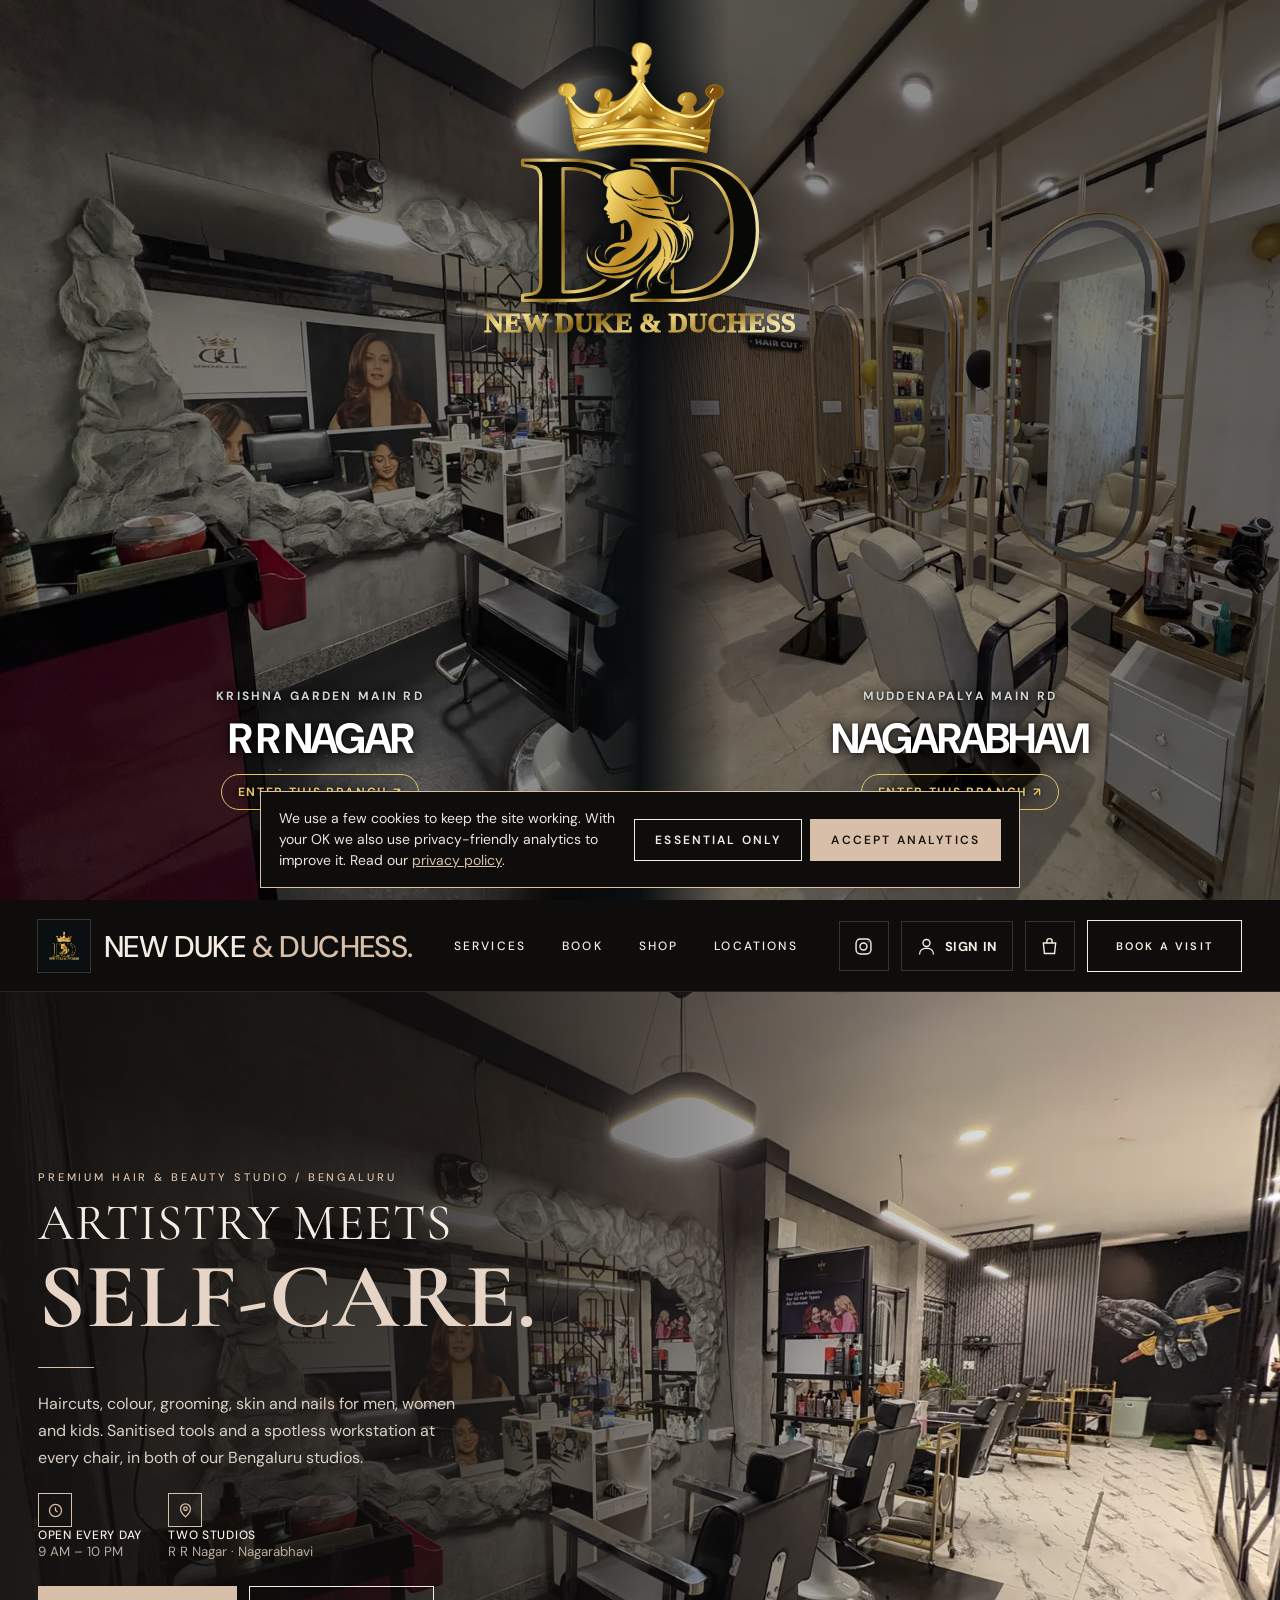
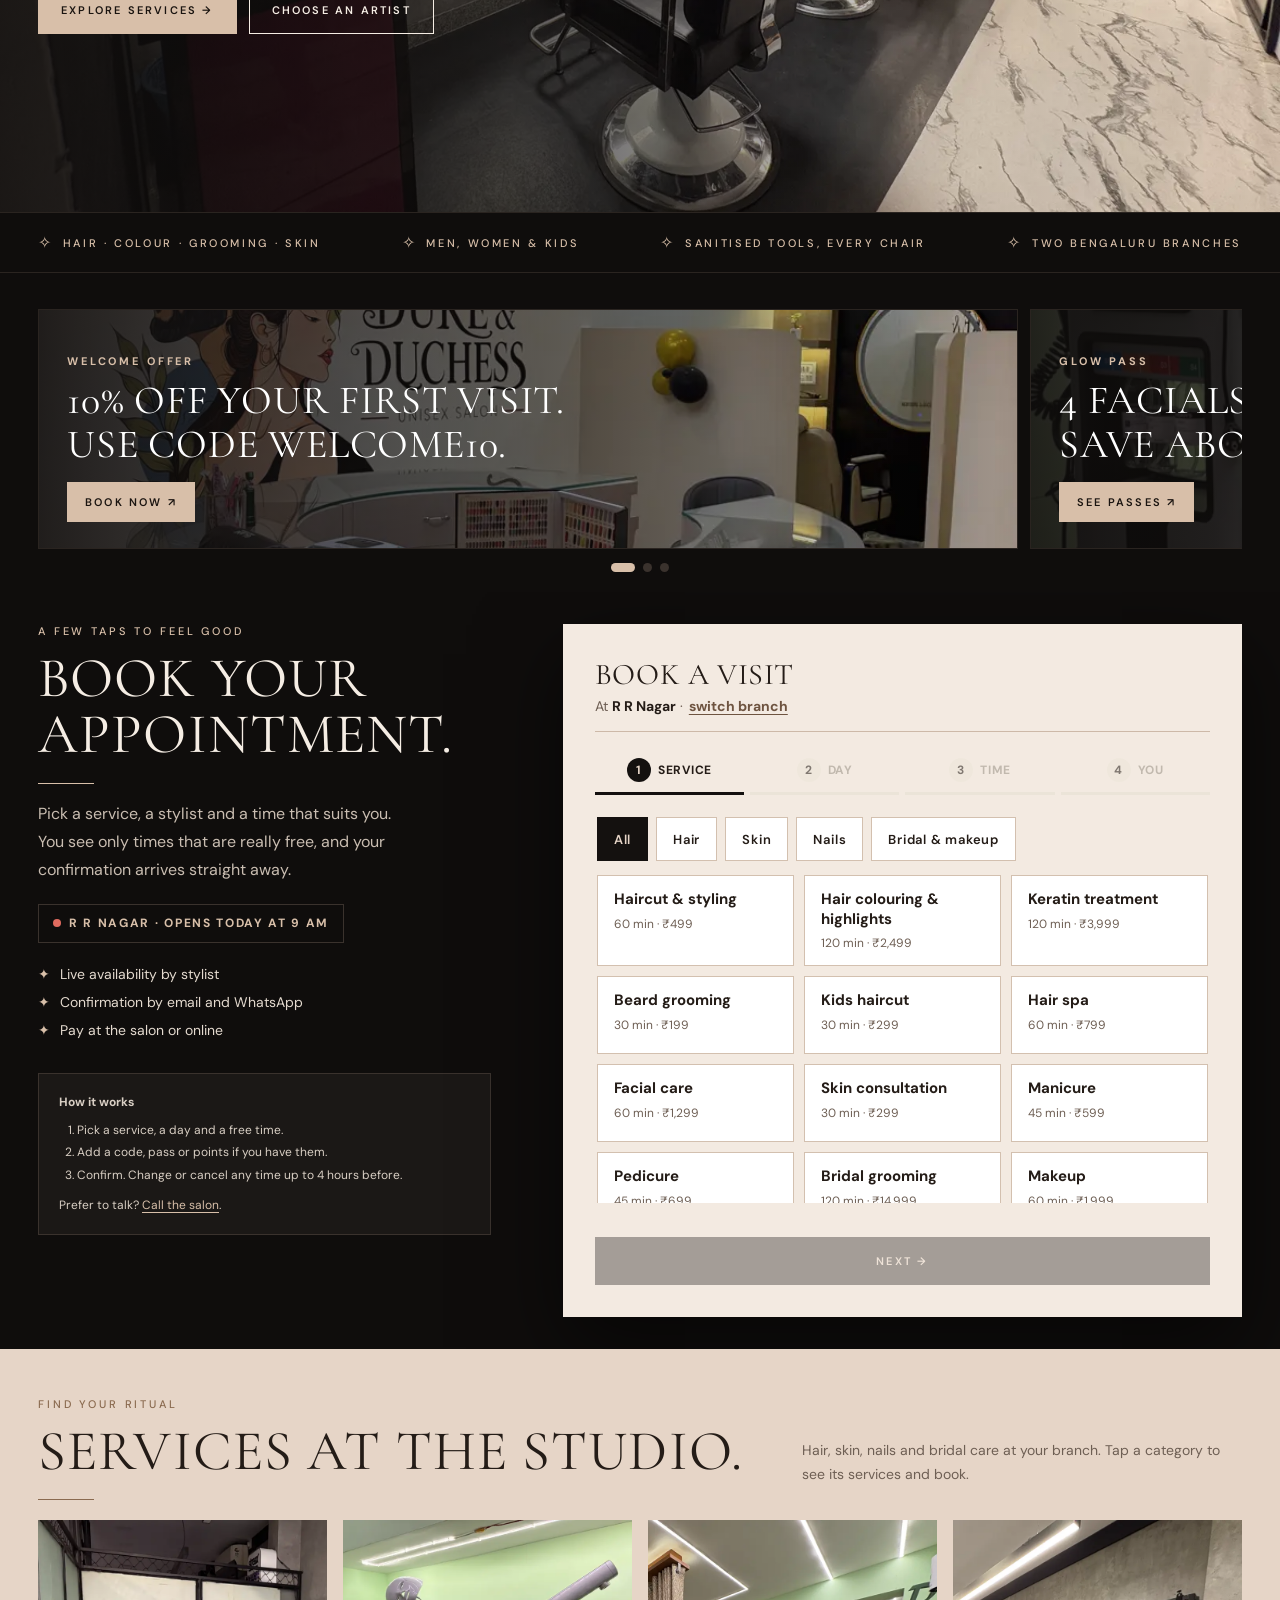
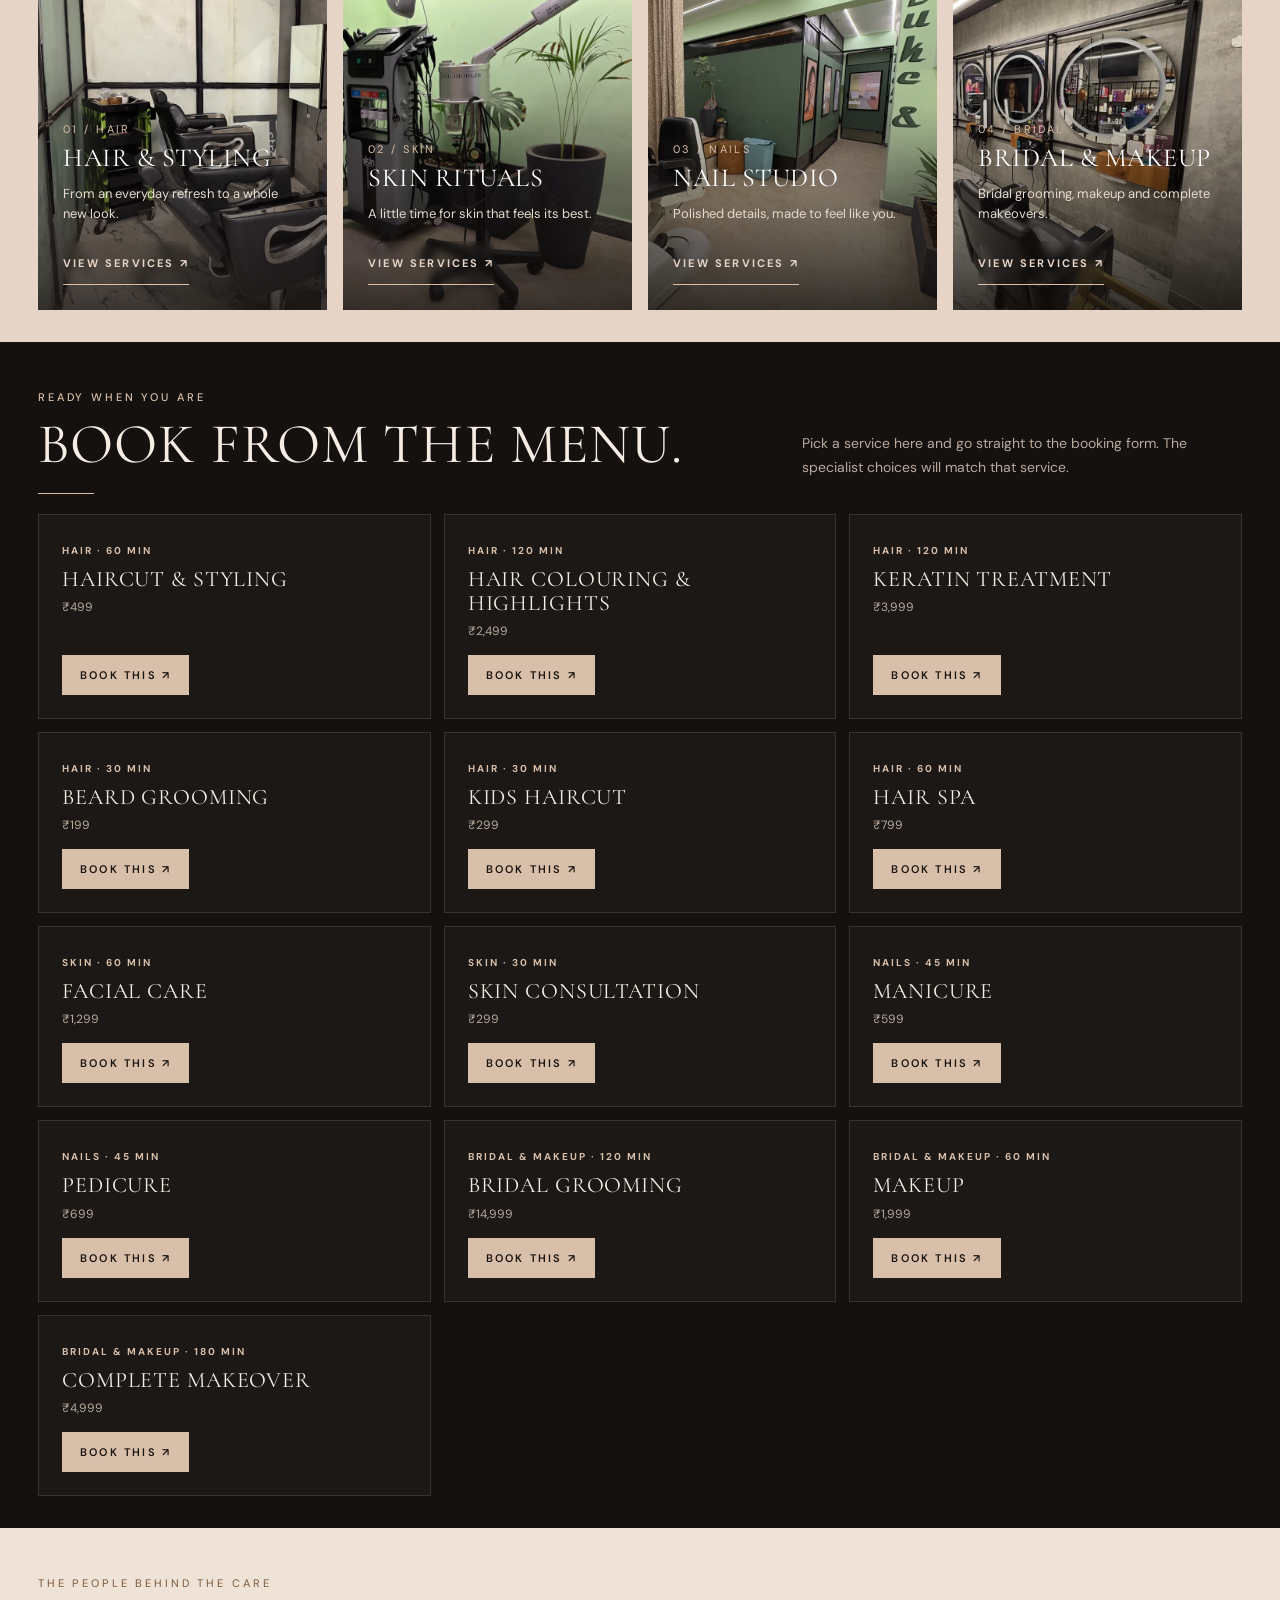
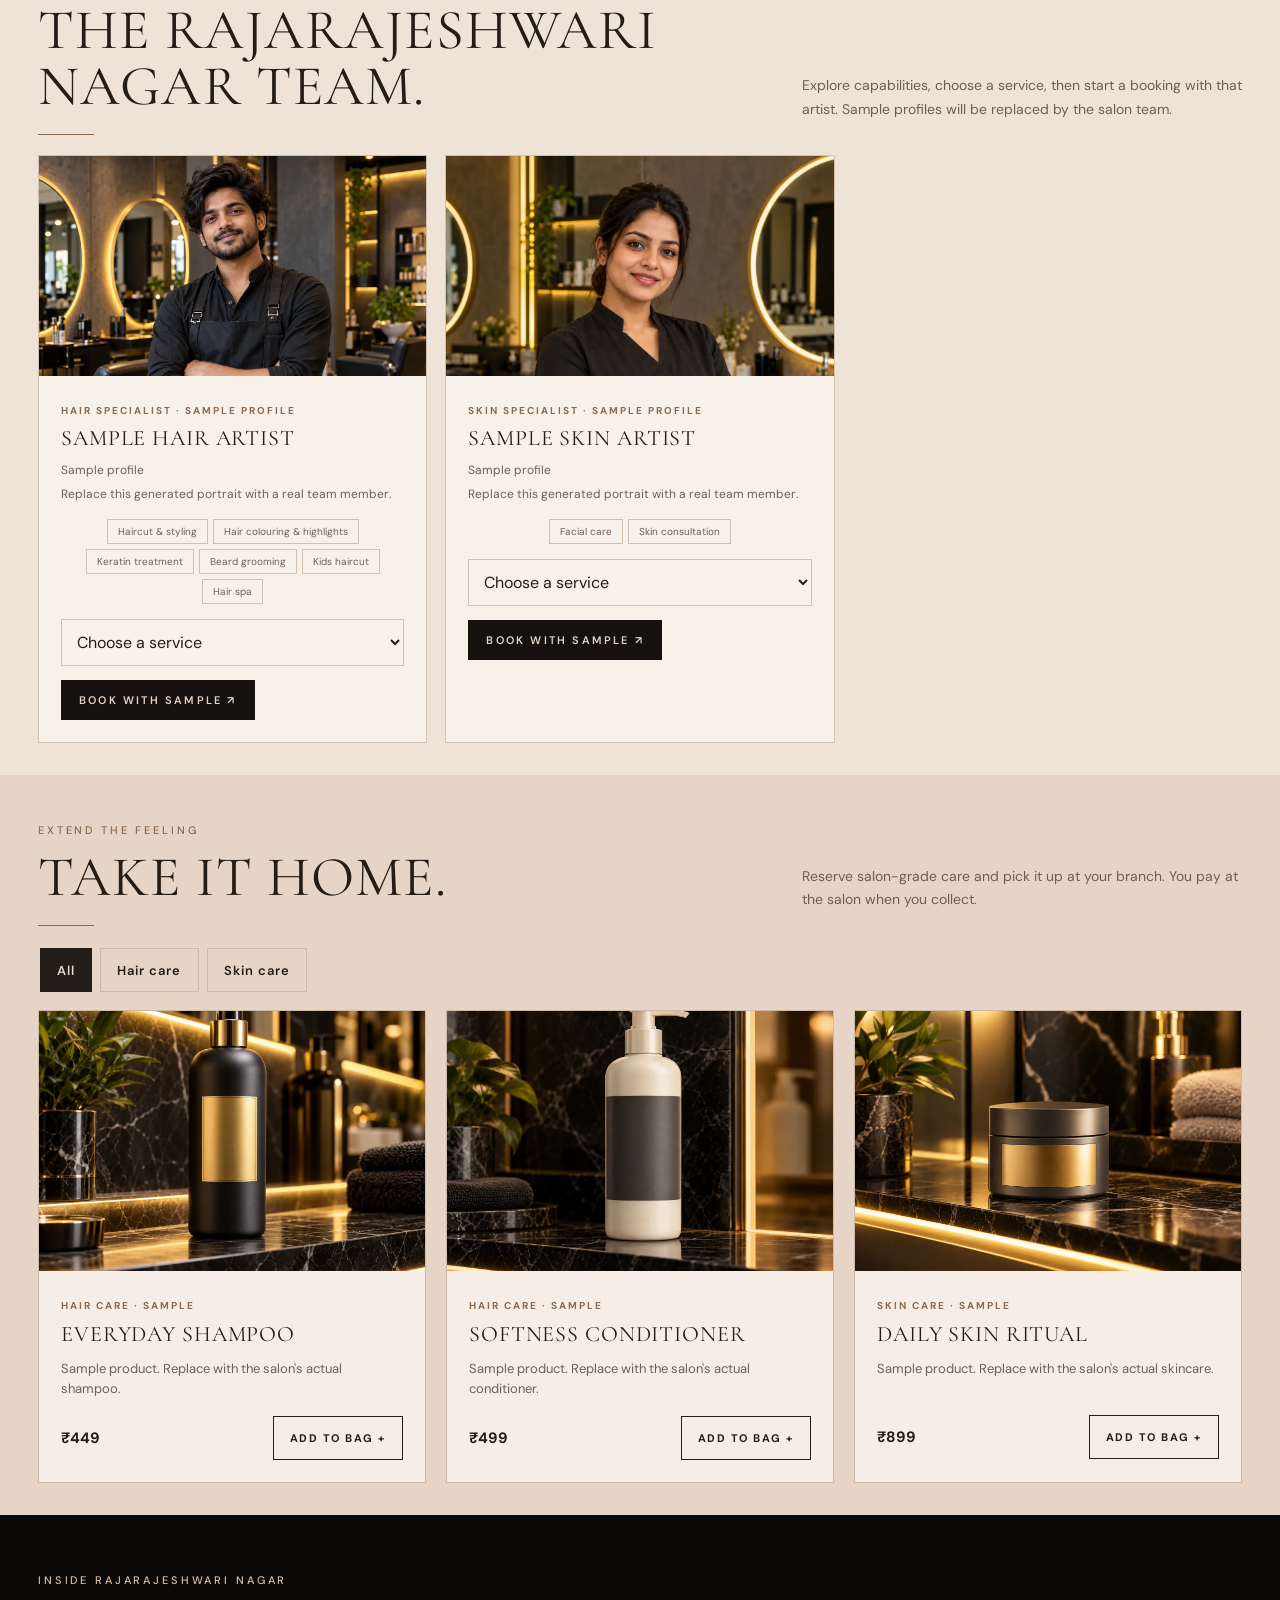
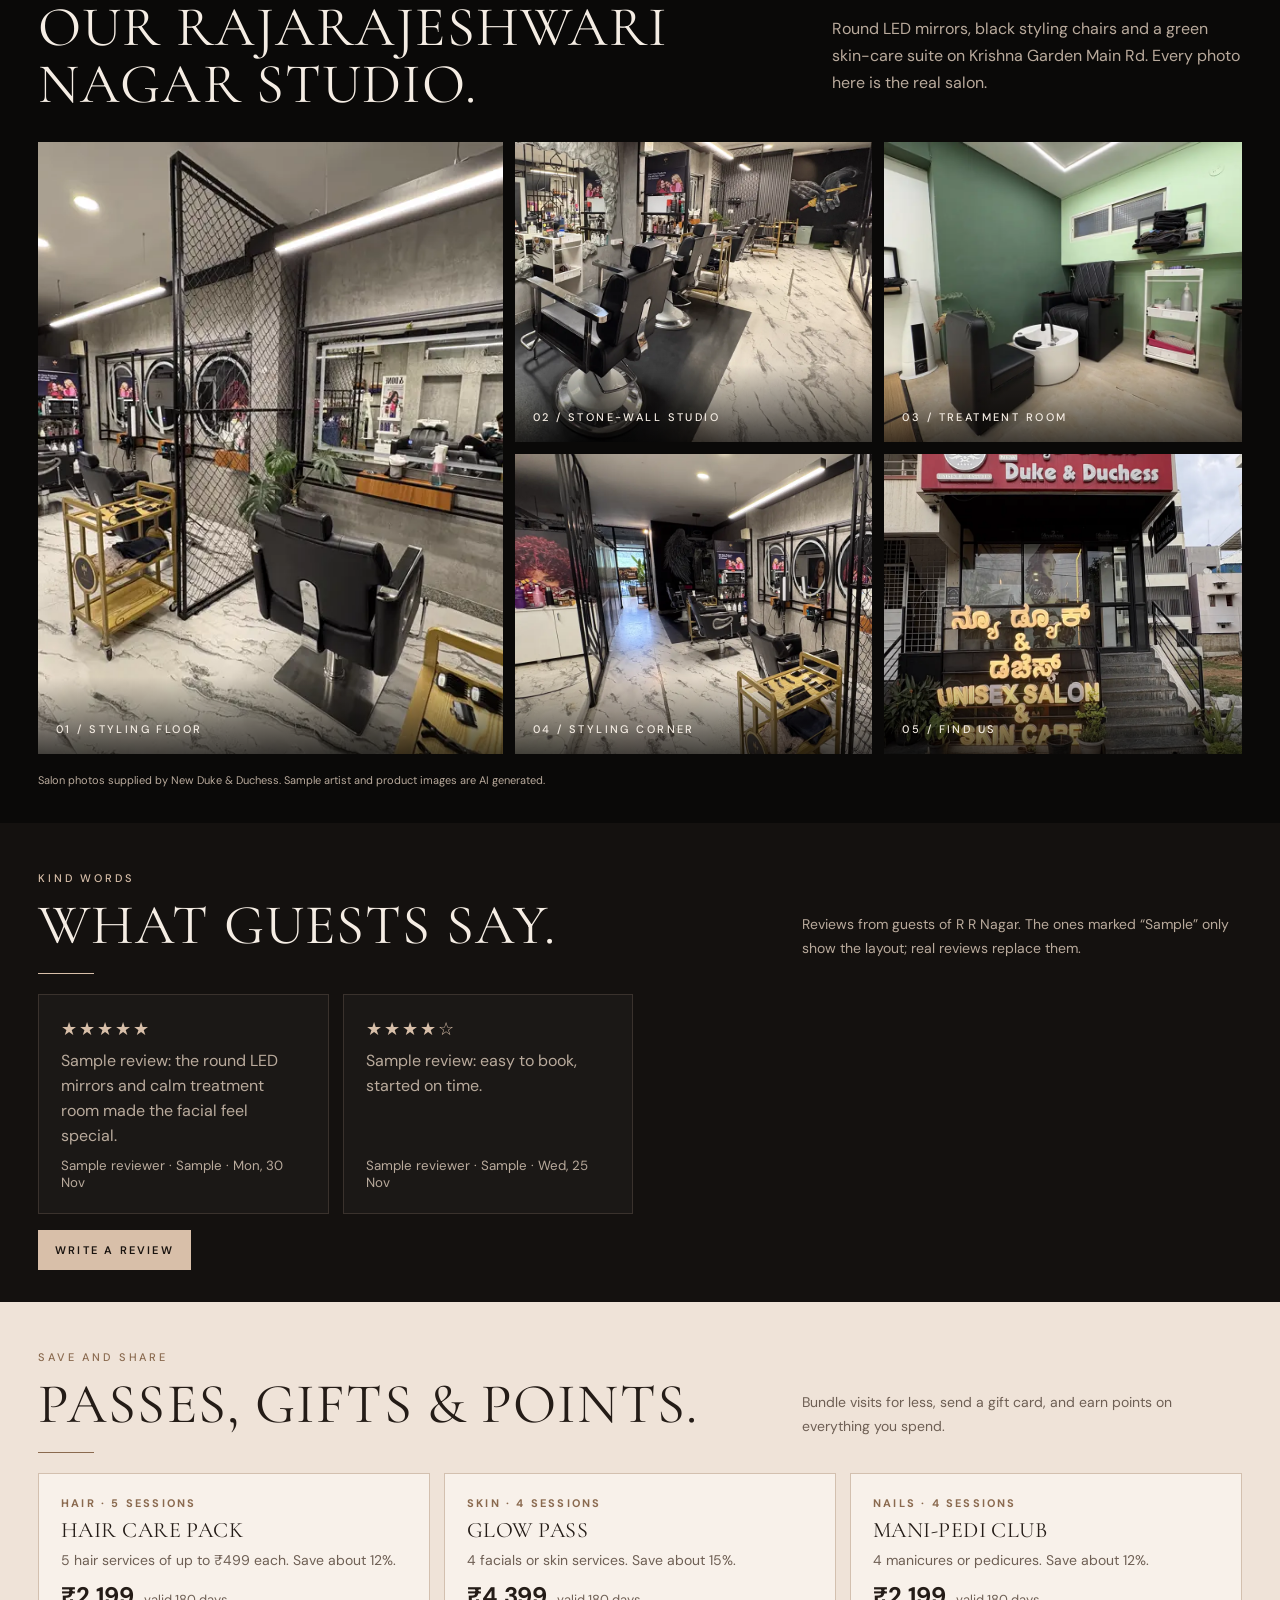
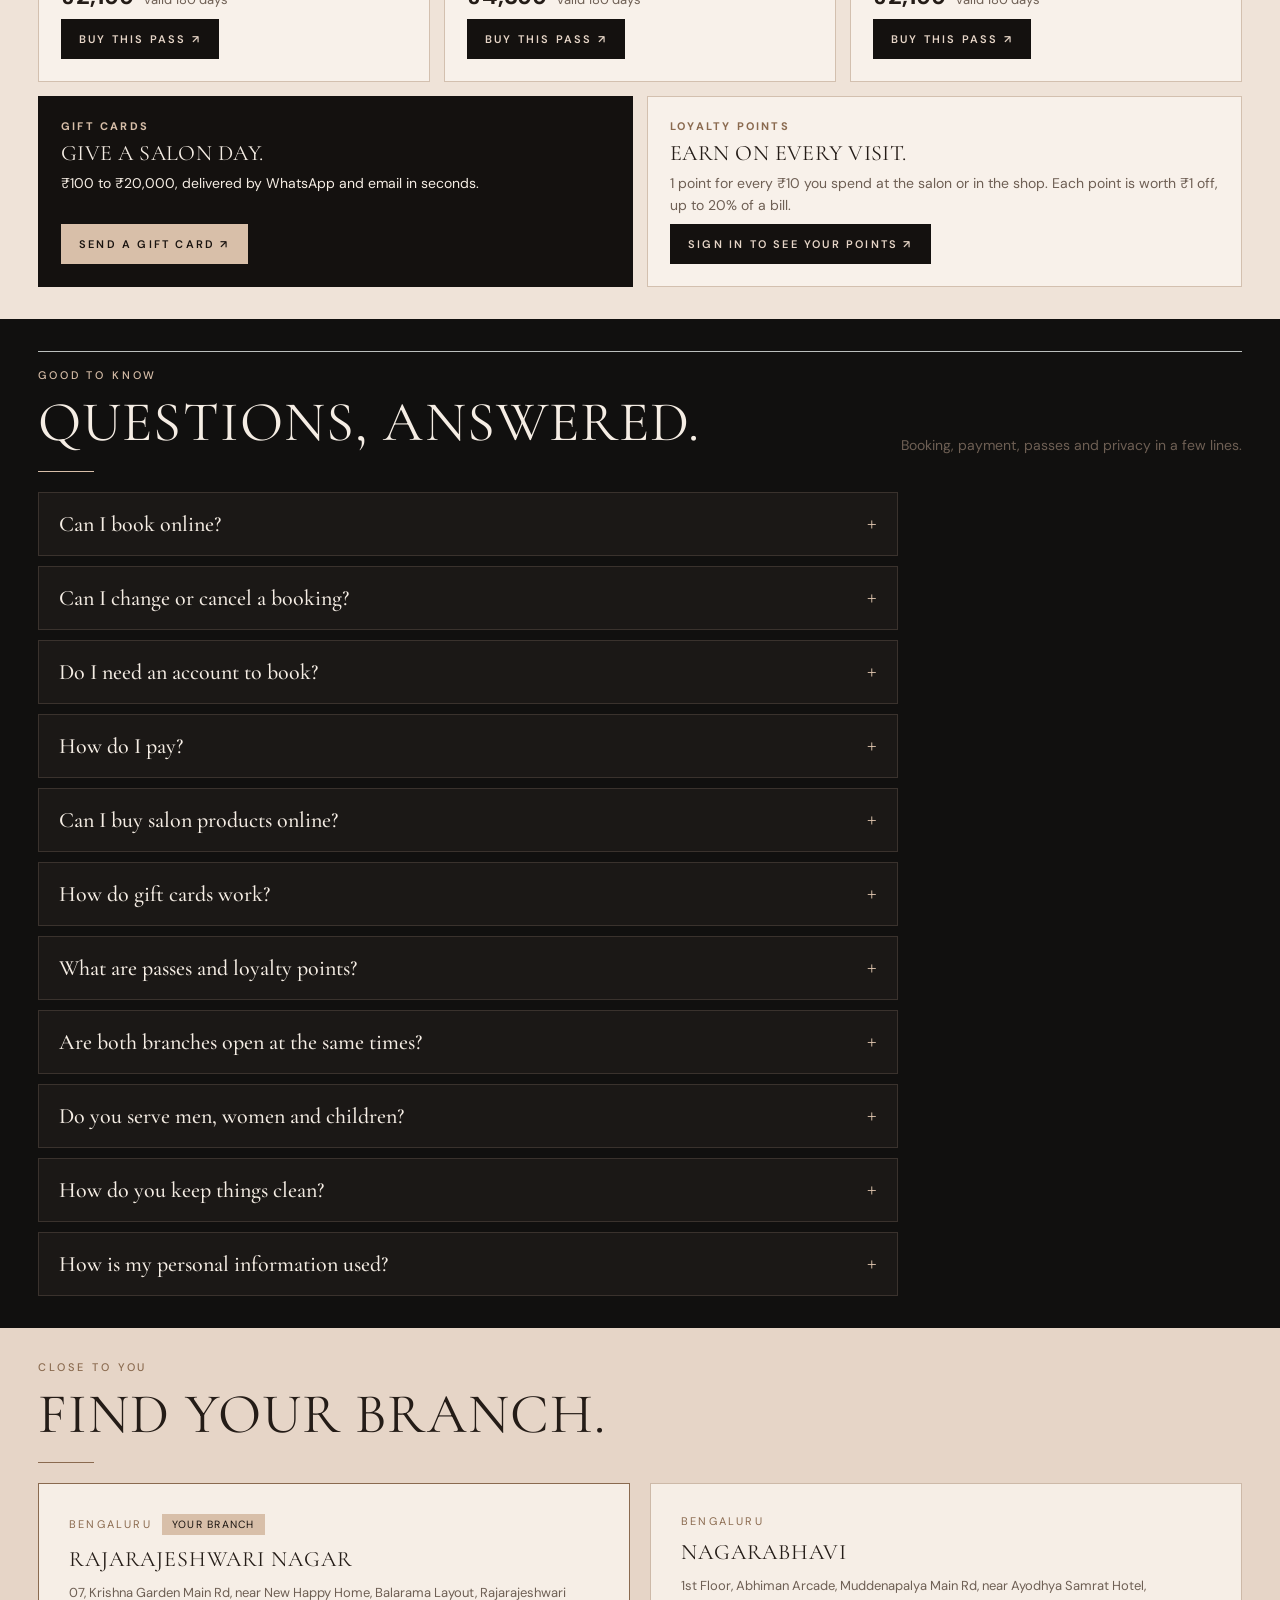
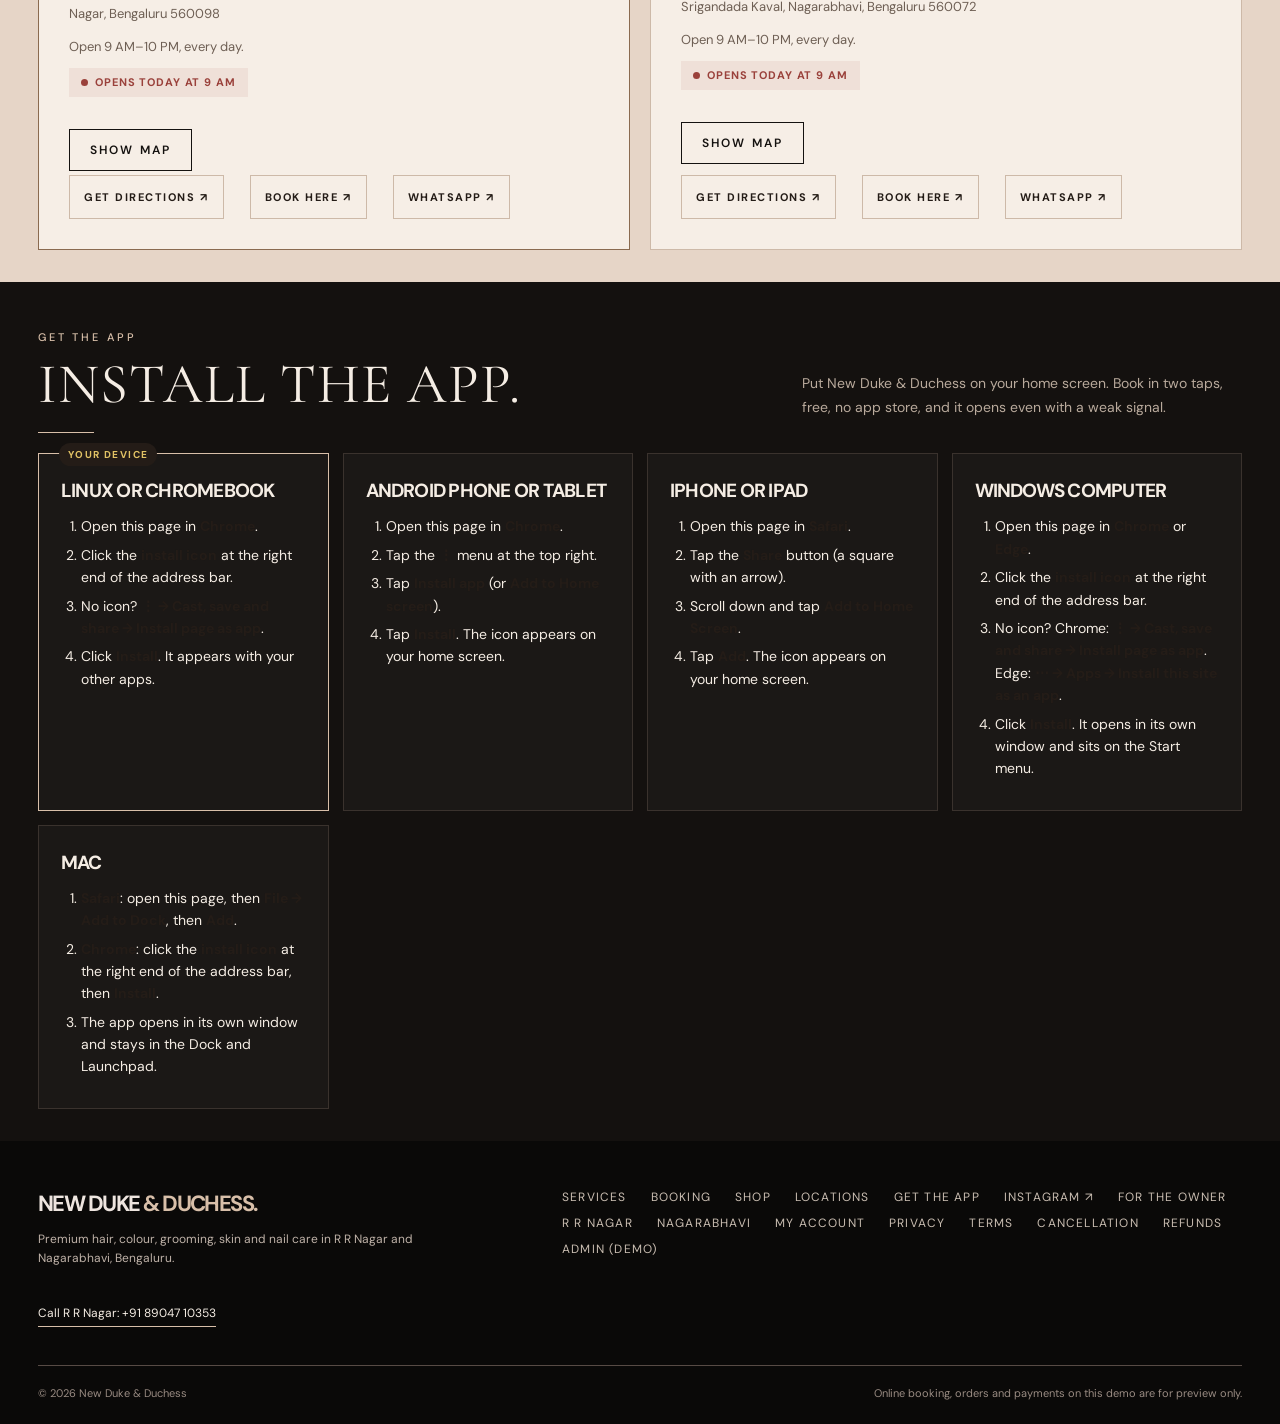
==== commit 3f01e9a0: "Luxe theme: editorial black + nude, serif capitals, sharp nude buttons Replaces the white/sky glass " ====
--- a/index.html
+++ b/index.html
@@ -2,7 +2,7 @@
 <html lang="en">
 <head>
 <meta charset="utf-8"><meta name="viewport" content="width=device-width, initial-scale=1, viewport-fit=cover">
-<meta name="theme-color" content="#1F3347"><link rel="manifest" href="manifest.webmanifest"><link rel="icon" type="image/png" sizes="48x48" href="icons/favicon-48.png"><link rel="apple-touch-icon" href="icons/apple-touch-icon.png"><meta name="mobile-web-app-capable" content="yes"><meta name="apple-mobile-web-app-capable" content="yes"><meta name="apple-mobile-web-app-title" content="Duke &amp; Duchess"><meta name="apple-mobile-web-app-status-bar-style" content="black"><meta name="application-name" content="Duke &amp; Duchess"><meta name="msapplication-TileColor" content="#0b0f11">
+<meta name="theme-color" content="#0F0D0C"><link rel="manifest" href="manifest.webmanifest"><link rel="icon" type="image/png" sizes="48x48" href="icons/favicon-48.png"><link rel="apple-touch-icon" href="icons/apple-touch-icon.png"><meta name="mobile-web-app-capable" content="yes"><meta name="apple-mobile-web-app-capable" content="yes"><meta name="apple-mobile-web-app-title" content="Duke &amp; Duchess"><meta name="apple-mobile-web-app-status-bar-style" content="black"><meta name="application-name" content="Duke &amp; Duchess"><meta name="msapplication-TileColor" content="#0b0f11">
 <title>New Duke & Duchess | Hair, skin & nails in Bengaluru</title>
 <meta name="description" content="Premium hair, colour, grooming, skin and nail care for men, women and kids in RR Nagar and Nagarabhavi, Bengaluru. Book online with the stylist you like, shop salon care, and buy gift cards and passes.">
 <meta property="og:type" content="website"><meta property="og:title" content="New Duke & Duchess | Hair, skin & nails in Bengaluru"><meta property="og:description" content="Premium hair, colour, grooming, skin and nail care for men, women and kids in RR Nagar and Nagarabhavi, Bengaluru."><meta property="og:image" content="https://dhanud72.github.io/duke-duchess-demo/assets/og-image.jpg"><meta property="og:image:width" content="1200"><meta property="og:image:height" content="630"><meta name="twitter:card" content="summary_large_image">
--- a/ndd.css
+++ b/ndd.css
@@ -125,71 +125,72 @@
 /* Phones: the Instagram icon moves to the footer so the account + bag buttons fit on screen */
 @media(max-width:560px){header.nav .insta{display:none!important}header.nav .bag.acct{width:42px}}
 
-/* ── SOFT GLASS theme (sand, taupe, cocoa, bronze; one orange accent) ── */
-:root{--nd-ink:#1F3347;--nd-muted:#526A82;--nd-line:rgba(63,140,201,.22);--nd-gold:#3F8CC9;--nd-gold-d:#2F76AE;--nd-dark:#1F3347;--nd-bronze:linear-gradient(135deg,#9CCBEE,#3F8CC9);--nd-glass:rgba(255,255,255,.45);--nd-edge:rgba(255,255,255,.75);--nd-serif:"Cormorant Garamond","Playfair Display",Georgia,serif}
-body.nd-page{background:linear-gradient(180deg,#F6FAFD,#E6F1FA) fixed;color:#1F3347}
-.nd-page h1,.nd-page h2,.nd-dialog h2,.nd-card h3,.nd-panel h3{font-family:var(--nd-serif);font-weight:500;text-transform:none;letter-spacing:-.015em;color:#1F3347}
-.nd-page h1{font-size:clamp(42px,6vw,68px);line-height:.98}.nd-page h2{font-size:32px}.nd-dialog h2{font-size:32px}.nd-panel h3,.nd-card h3{font-size:24px}
-.nd-eyebrow{letter-spacing:.2em;color:#526A82}
-.nd-btn{border-radius:999px;letter-spacing:.1em;font-weight:600;border:1px solid var(--nd-edge);background:rgba(255,255,255,.6);color:#1F3347}
-.nd-btn.gold,#reviews .nd-revform .btn,#plans .btn,#plans .nd-card .btn{background:var(--nd-bronze);border:0;color:#fff;box-shadow:0 8px 20px rgba(63,140,201,.32),inset 0 1px 0 rgba(255,255,255,.45)}
-.nd-btn.gold:hover{filter:brightness(1.08);background:var(--nd-bronze);color:#fff}
-.nd-btn.danger{color:#9A3B2C;border-color:rgba(154,59,44,.4);background:rgba(255,255,255,.6)}
-.nd-dialog{border-radius:30px;background:rgba(247,251,254,.92);-webkit-backdrop-filter:blur(26px);backdrop-filter:blur(26px);border:1px solid var(--nd-edge);box-shadow:0 30px 80px rgba(24,45,69,.35)}
-.nd-dialog::backdrop{background:rgba(24,45,69,.45);-webkit-backdrop-filter:blur(4px);backdrop-filter:blur(4px)}
-.nd-form input,.nd-form select,.nd-form textarea,.nd-promo input{border-radius:16px;background:rgba(255,255,255,.8);border-color:rgba(63,140,201,.28)}
-.nd-form input:focus,.nd-form select:focus,.nd-form textarea:focus,.nd-promo input:focus{box-shadow:0 0 0 2px #9CCBEE}
-.nd-demo{background:rgba(255,255,255,.55);border:1px solid rgba(63,140,201,.25);border-radius:16px}
-.nd-tabs button[aria-selected="true"]{border-color:#3F8CC9;color:#1F3347}
-.nd-chips button,.nd-check,.nd-pay,.nd-quote{border-radius:16px;background:rgba(255,255,255,.65);border-color:rgba(63,140,201,.22)}
-.nd-chips button{border-radius:999px}
-.nd-chips button[aria-pressed="true"]{background:var(--nd-bronze);color:#fff;border-color:transparent}
-.nd-quote{box-shadow:inset 0 0 0 1px rgba(63,140,201,.25)}.nd-quote .tot{border-top-color:rgba(63,140,201,.4)}
-.nd-ok{background:rgba(255,255,255,.7);color:#3F8CC9}
-.nd-carousel{background:transparent}.nd-dots button{background:rgba(24,45,69,.22)}.nd-dots button.on{background:#3F8CC9}
-.nd-slide{border-radius:30px}.nd-slide .btn{background:rgba(255,255,255,.9);color:#1F3347;border:0}
-.nd-rev,.nd-card,.nd-panel,.nd-item,.nd-dl,.nd-faq details,.nd-team .m,.ad-kpi{background:var(--nd-glass);-webkit-backdrop-filter:blur(18px) saturate(1.3);backdrop-filter:blur(18px) saturate(1.3);border:1px solid var(--nd-edge);border-radius:26px;box-shadow:0 10px 34px rgba(50,90,130,.10),inset 0 1px 0 rgba(255,255,255,.8);color:#1F3347}
-.nd-item{border-radius:20px}.nd-dl{border-radius:20px}
-.nd-giftcard{background:linear-gradient(150deg,rgba(63,140,201,.95),rgba(27,47,69,.95))!important;color:#fff}.nd-giftcard small{color:#CFE6F7}.nd-giftcard p{color:#fff}.nd-giftcard h3{color:#fff}
-.nd-head{background:rgba(246,250,253,.7);-webkit-backdrop-filter:blur(20px) saturate(1.4);backdrop-filter:blur(20px) saturate(1.4);border-bottom:1px solid var(--nd-edge)}
-.nd-head a,.nd-head .brandmini{color:#1F3347}.nd-head .brandmini span{color:#3F8CC9}.nd-head nav a:hover{color:#3F8CC9}
-.nd-foot{background:linear-gradient(180deg,#1F3347,#142437);color:#D9C9B6}.nd-foot a{color:#CFE6F7}
-.nd-hero{position:relative;display:flex;align-items:center;min-height:460px;background:#bcd3e6;border-radius:32px;overflow:hidden;color:#1F3347;border:1px solid var(--nd-edge)}
+/* ── LUXE theme (editorial black + nude) for dialogs, branch pages, account, admin, policies ── */
+:root{--nd-ink:#241C17;--nd-muted:#6E5F54;--nd-line:#CDB9A8;--nd-gold:#8A6A4F;--nd-gold-d:#6E5440;--nd-dark:#0F0D0C;--nd-serif:"Cormorant Garamond","Playfair Display",Georgia,serif;--nd-nude:#D8BFA9;--nd-card:#F8F1EA}
+body.nd-page{background:#EFE3D8;color:#241C17}
+.nd-page h1,.nd-page h2,.nd-dialog h2,.nd-card h3,.nd-panel h3{font-family:var(--nd-serif);font-weight:400;text-transform:uppercase;letter-spacing:.02em;color:#241C17}
+.nd-page h1{font-size:clamp(40px,6vw,72px);line-height:.98}.nd-page h2{font-size:32px}.nd-dialog h2{font-size:30px}.nd-panel h3,.nd-card h3{font-size:22px;letter-spacing:.04em}
+.nd-eyebrow{letter-spacing:.26em;font-size:11px;font-weight:500;color:#8A6A4F}
+.nd-btn{border-radius:0;letter-spacing:.18em;font-weight:600;font-size:11px;border:1px solid #14110F;background:transparent;color:#14110F;text-transform:uppercase}
+.nd-btn:hover{background:#14110F;color:#E6D5C7}
+.nd-btn.gold,#reviews .nd-revform .btn,#plans .btn,#plans .nd-card .btn{background:#14110F;border:1px solid #14110F;color:#E6D5C7;box-shadow:none}
+.nd-btn.gold:hover{background:#3A2F28;border-color:#3A2F28;color:#F5EDE4;filter:none}
+.nd-btn.danger{color:#9A3B2C;border-color:#9A3B2C;background:transparent}.nd-btn.danger:hover{background:#9A3B2C;color:#fff}
+.nd-dialog{border-radius:0;background:#F3EAE1;border:0;box-shadow:0 30px 90px rgba(0,0,0,.6);backdrop-filter:none;-webkit-backdrop-filter:none;color:#241C17}
+.nd-dialog::backdrop{background:rgba(10,9,8,.72);backdrop-filter:none;-webkit-backdrop-filter:none}
+.nd-x{border-radius:0;box-shadow:none;border:1px solid #CDB9A8;background:#fff}
+.nd-form label{letter-spacing:.14em;font-size:11px}
+.nd-form input,.nd-form select,.nd-form textarea,.nd-promo input{border-radius:0;background:#fff;border:1px solid #D3C0AF;color:#241C17}
+.nd-form input:focus,.nd-form select:focus,.nd-form textarea:focus,.nd-promo input:focus{box-shadow:0 0 0 2px #14110F}
+.nd-demo{background:#fff;border:1px solid #D3C0AF;border-radius:0;color:#4D4037}
+.nd-tabs button{letter-spacing:.14em}.nd-tabs button[aria-selected="true"]{border-color:#14110F;color:#14110F}
+.nd-chips button,.nd-check,.nd-pay,.nd-quote{border-radius:0;background:#fff;border-color:#D3C0AF}
+.nd-chips button{border-radius:0}
+.nd-chips button[aria-pressed="true"]{background:#14110F;color:#E6D5C7;border-color:#14110F}
+.nd-quote{box-shadow:none;border:1px solid #D3C0AF}.nd-quote .tot{border-top-color:#CDB9A8}
+.nd-ok{background:#14110F;color:#D8BFA9;border-radius:0}
+.nd-stars button.on{color:#8A6A4F}
+.nd-carousel{background:#0F0D0C}.nd-dots button{background:#3A322D}.nd-dots button.on{background:#D8BFA9}
+.nd-slide{border-radius:0}.nd-slide .btn{background:#D8BFA9;color:#1A1410;border:1px solid #D8BFA9}
+.nd-rev,.nd-card,.nd-panel,.nd-item,.nd-dl,.nd-team .m,.ad-kpi{background:#F8F1EA;backdrop-filter:none;-webkit-backdrop-filter:none;border:1px solid #D3C0AF;border-radius:0;box-shadow:none;color:#241C17}
+.nd-faq details{background:#F8F1EA;border:1px solid #D3C0AF;border-radius:0;color:#241C17}
+.nd-giftcard{background:#14110F!important;border-color:#14110F!important}.nd-giftcard small{color:#D8BFA9}.nd-giftcard p,.nd-giftcard h3{color:#F5EDE4}
+.nd-head{background:#0F0D0C;backdrop-filter:none;-webkit-backdrop-filter:none;border-bottom:1px solid #2A2420}
+.nd-head a,.nd-head .brandmini{color:#F5EDE4}.nd-head .brandmini span{color:#D8BFA9}.nd-head nav a{letter-spacing:.16em;font-size:12px}.nd-head nav a:hover{color:#D8BFA9}
+.nd-head .brandmini img{border-radius:0}
+.nd-foot{background:#0A0908;color:#B9AA9C}.nd-foot a{color:#D8BFA9}
+.nd-hero{position:relative;display:flex;align-items:center;min-height:480px;background:#0F0D0C;border-radius:0;overflow:hidden;color:#F5EDE4;border:0;grid-template-columns:none}
+.nd-hero:before{content:"";position:absolute;inset:0;z-index:1;background:linear-gradient(90deg,rgba(15,13,12,.93) 0%,rgba(15,13,12,.7) 42%,rgba(15,13,12,.05) 80%)}
 .nd-hero img{position:absolute;inset:0;width:100%;height:100%;min-height:0;object-fit:cover;z-index:0}
-.nd-hero>div{position:relative;z-index:1;max-width:560px;margin:28px;padding:34px 32px;background:rgba(255,255,255,.42);-webkit-backdrop-filter:blur(22px) saturate(1.35);backdrop-filter:blur(22px) saturate(1.35);border:1px solid var(--nd-edge);border-radius:28px;box-shadow:0 18px 50px rgba(40,75,110,.16),inset 0 1px 0 rgba(255,255,255,.85)}
-.nd-hero h1{font-size:clamp(38px,5vw,60px)}.nd-hero p{color:#526A82}.nd-hero .nd-eyebrow{color:#526A82}.nd-hero #status{color:#3F8CC9!important}
-.nd-hero .nd-btn{background:rgba(255,255,255,.7);color:#1F3347;border:1px solid var(--nd-edge)}
-.nd-hero .nd-btn.gold{background:var(--nd-bronze);color:#fff;border:0}
-@media(max-width:760px){.nd-hero{align-items:flex-end;min-height:520px}.nd-hero>div{margin:14px;padding:22px 20px}.nd-hero img{order:0;max-height:none}}
-.nd-tag.booked,.nd-tag.new,.nd-tag.ready{background:rgba(255,255,255,.7);color:#2F76AE}
-.nd-consent{background:rgba(24,45,69,.92);-webkit-backdrop-filter:blur(14px);backdrop-filter:blur(14px);border-radius:24px;box-shadow:0 0 0 1px rgba(255,255,255,.25),0 20px 50px rgba(24,45,69,.4)}.nd-consent a{color:#CFE6F7}
-.nd-consent .nd-btn{background:transparent;color:#fff;border-color:rgba(255,255,255,.4)}
-.nd-consent .nd-btn.gold{background:var(--nd-bronze);color:#fff;border:0}
-.nd-faq summary{font-family:var(--nd-serif);font-size:22px}
-.nd-svc .p{font-family:var(--nd-serif);font-size:20px}
-.nd-gallery img,.nd-map iframe{border-radius:24px}
-.nd-prose .draft{background:rgba(255,255,255,.6);border-radius:16px}
+.nd-hero>div{position:relative;z-index:2;max-width:580px;margin:40px 36px;padding:0;background:none;backdrop-filter:none;-webkit-backdrop-filter:none;border:0;border-radius:0;box-shadow:none}
+.nd-hero h1{color:#F5EDE4;font-size:clamp(36px,5vw,60px)}.nd-hero p{color:#D9CFC4}.nd-hero .nd-eyebrow{color:#D8BFA9}.nd-hero #status{color:#D8BFA9!important}
+.nd-hero .nd-btn{background:transparent;color:#F5EDE4;border:1px solid #F5EDE4}.nd-hero .nd-btn:hover{background:#F5EDE4;color:#0F0D0C}
+.nd-hero .nd-btn.gold{background:#D8BFA9;color:#1A1410;border-color:#D8BFA9}.nd-hero .nd-btn.gold:hover{background:#F5EDE4}
+@media(max-width:760px){.nd-hero{align-items:flex-end;min-height:560px}.nd-hero:before{background:linear-gradient(0deg,rgba(15,13,12,.96) 0%,rgba(15,13,12,.7) 55%,rgba(15,13,12,.1) 100%)}.nd-hero>div{margin:24px 20px}}
+.nd-tag{border-radius:0;letter-spacing:.14em}
+.nd-tag.booked,.nd-tag.new,.nd-tag.ready{background:#14110F;color:#D8BFA9}
+.nd-tag.packed,.nd-tag.pending{background:#E6D5C7;color:#6E5440}
+.nd-tag.completed,.nd-tag.collected{background:#E1EDE3;color:#1f6a3c}
+.nd-tag.cancelled,.nd-tag.noshow{background:#F3DDD8;color:#9A3B2C}
+.nd-code{background:#E6D5C7;border-radius:0;color:#241C17}
+.nd-rev .st{color:#8A6A4F}
+.nd-consent{background:#0F0D0C;border-radius:0;box-shadow:none;border:1px solid #D8BFA9;backdrop-filter:none;-webkit-backdrop-filter:none}.nd-consent a{color:#D8BFA9}
+.nd-consent .nd-btn{background:transparent;color:#F5EDE4;border-color:#F5EDE4}.nd-consent .nd-btn.gold{background:#D8BFA9;color:#1A1410;border-color:#D8BFA9}
+.nd-faq summary{font-family:var(--nd-serif);font-size:22px;color:#241C17}
+.nd-svc .p{font-family:var(--nd-serif);font-size:22px}
+.nd-gallery img,.nd-map iframe{border-radius:0}
+.nd-prose .draft{background:#fff;border:1px solid #D3C0AF;border-radius:0}
+.nd-prose th{background:#E6D5C7}
+.nd-page .toast{background:#0F0D0C;color:#E6D5C7;border:1px solid #D8BFA9;border-radius:0}
 
-/* ── WHITE premium buttons (no orange) ── */
-:root{--nd-bronze:linear-gradient(180deg,#FFFFFF,#EEF5FB)}
-.nd-btn.gold,#reviews .nd-revform .btn,#plans .btn,#plans .nd-card .btn{background:linear-gradient(180deg,#FFFFFF,#EEF5FB);color:#1F3347;border:1px solid rgba(24,45,69,.14);box-shadow:0 8px 22px rgba(40,75,110,.16),inset 0 1px 0 #fff}
-.nd-btn.gold:hover{background:#fff;color:#1F3347;filter:none;box-shadow:0 12px 30px rgba(40,75,110,.22),inset 0 1px 0 #fff}
-.nd-btn{background:rgba(255,255,255,.7);color:#1F3347;border:1px solid rgba(24,45,69,.14)}
-.nd-chips button[aria-pressed="true"]{background:#1F3347;color:#fff;border-color:#1F3347}
-.nd-tabs button[aria-selected="true"]{border-color:#1F3347}
-.nd-ok{color:#1F3347}
-.nd-giftcard{background:linear-gradient(150deg,rgba(39,66,94,.95),rgba(27,47,69,.95))!important}
-.nd-hero .nd-btn.gold{background:linear-gradient(180deg,#fff,#EEF5FB);color:#1F3347;border:1px solid rgba(24,45,69,.14)}
-.nd-consent .nd-btn.gold{background:#fff;color:#1F3347;border:0}
-.nd-hero #status{color:#526A82!important}
-.nd-head .brandmini span{color:#5B87B0}
-
-/* ── SKY accents (shared pages) ── */
-.nd-chips button[aria-pressed="true"]{background:linear-gradient(180deg,#4C9BD6,#2F76AE);color:#fff;border-color:#2F76AE}
-.nd-tabs button[aria-selected="true"]{border-color:#4C9BD6;color:#1F3347}
-.nd-head .brandmini span{color:#4C9BD6}
-.nd-rev .st{color:#5FA2DC}.nd-eyebrow{color:#526A82}
-.nd-tag.booked,.nd-tag.new,.nd-tag.ready{background:#E3F1FC;color:#2F76AE}
-.nd-tag.packed,.nd-tag.pending{background:#EAF3FB;color:#526A82}
-.nd-tag.completed,.nd-tag.collected{background:#E4F4EA;color:#1f7a45}
-.nd-code{background:#E3F1FC}
+/* phones: headings never clip; top bar on two tidy rows */
+.nd-hero h1,.nd-page h1{overflow-wrap:anywhere}
+@media(max-width:560px){
+ .nd-hero h1{font-size:clamp(26px,8vw,40px)}.nd-page h1{font-size:clamp(30px,9vw,48px)}
+ .nd-head .in{flex-wrap:wrap;row-gap:4px;padding-top:8px;padding-bottom:8px}
+ .nd-head .brandmini b{font-size:15px;white-space:nowrap}
+ .nd-head nav{gap:6px 16px;font-size:11px;width:100%}
+}
+@media(max-width:560px){.nd-hero h1{font-size:clamp(24px,7vw,38px)}}
+.nd-page a:not(.nd-btn):not(.brandmini){color:#6E5440}.nd-page .nd-foot a,.nd-page .nd-head a{color:inherit}
+.nd-foot a{color:#D8BFA9!important}.nd-head nav a,.nd-head .brandmini{color:#F5EDE4!important}
--- a/theme.css
+++ b/theme.css
@@ -1,266 +1,190 @@
-/* SOFT GLASS theme for the home page (loaded after index.html's own <style>).
-   Style reference: warm neutral frosted glass (sand, taupe, cocoa, bronze, one tiny orange accent).
-   Rules: glass only where there is something behind it to frost (gradient + pearl spheres, or a real photo);
-   thin white edge, very light shadow (never heavy under glass); light serif headings; bronze gradient pill buttons. */
-:root{--sand-1:#F6FAFD;--sand-2:#E6F1FA;--sand-3:#D9EAF7;--taupe:#C9B6A0;--mocha:#1F3347;--mocha-2:#526A82;
- --bronze-1:#9CCBEE;--bronze-2:#3F8CC9;--bronze-3:#2F76AE;--orange:#4C9BD6;
- --glass:rgba(255,255,255,.42);--glass-strong:rgba(255,255,255,.62);--glass-edge:rgba(255,255,255,.72);--glass-shadow:0 10px 34px rgba(50,90,130,.10);
- --ink:#1F3347;--muted:#526A82;--cream:#F6FAFD;--paper:#fff;--rose:#3F8CC9;--line:rgba(63,140,201,.22);--dark:#1F3347;--gold:#3F8CC9;--glow:#9CCBEE;
- --serif:"Cormorant Garamond","Playfair Display",Georgia,serif;--bronze:linear-gradient(135deg,#9CCBEE 0%,#3F8CC9 100%)}
-body{background:linear-gradient(180deg,#F6FAFD,#E6F1FA);color:var(--mocha)}
+/* LUXE theme for the home page (loaded after index.html's own <style>).
+   Editorial black + nude: near-black bands alternate with a warm nude band; tall thin serif capitals;
+   sharp rectangular buttons (nude on dark, black on nude); hairline borders; real photos with no tint.
+   Each band sets --bg/--fg/--fg2/--card/--cardline/--acc so cards and text follow the band they sit on. */
+:root{--ink:#241C17;--muted:#6E5F54;--cream:#EFE3D8;--paper:#F6EEE6;--rose:#8A6A4F;--line:#CDB9A8;--dark:#0F0D0C;--gold:#D8BFA9;--glow:#D8BFA9;
+ --serif:"Cormorant Garamond","Playfair Display",Georgia,serif}
+body{background:#EFE3D8;color:#241C17}
 
-/* Headings: light serif */
+/* Bands: variables that cards and text read */
+.photobg,.booking,.nd-carousel,#faq{--bg:#11100F;--fg:#F5EDE4;--fg2:#B9AA9C;--card:#1B1816;--cardline:#3A322D;--acc:#D8BFA9}
+#services,#shop,#locations{--bg:#E6D5C7;--fg:#241C17;--fg2:#6E5F54;--card:#F6EEE6;--cardline:#CDB9A8;--acc:#8A6A4F}
+.artist-section,#plans{--bg:#EFE3D8;--fg:#241C17;--fg2:#6E5F54;--card:#F8F1EA;--cardline:#D3C0AF;--acc:#8A6A4F}
+.menu-section,#offers,#reviews,#install{--bg:#14110F}
+#inside{--bg:#0A0908}
+.photobg{color:var(--fg);background:none}
+.photobg:before{background:var(--bg)!important;opacity:1!important;filter:none!important}
+.photobg:after{display:none!important}
+#faq{position:relative;isolation:isolate;color:var(--fg)}
+#faq:before{content:"";position:absolute;top:0;bottom:0;left:50%;width:100vw;margin-left:-50vw;z-index:-1;background:var(--bg)}
+
+/* Headings: tall thin serif capitals */
 .hero h1,.section h2,.locations h2,.reality-head h2,.bookingcopy h2,.photobg h2,.wiztop h3,.cardtop h3,.drawertop h2,
 .service h3,.menuitem h3,.artistbody h3,.productbody h3,.offercard h3,.location h3,.pvbody h3,.nd-card h3,.nd-dialog h2{
- font-family:var(--serif)!important;font-weight:500!important;text-transform:none!important;letter-spacing:-.015em!important}
-.hero h1{font-size:clamp(52px,6vw,88px);line-height:.98;color:var(--mocha)}
-.hero h1 em{font-style:normal;color:var(--orange)}
-.section h2,.locations h2,.reality-head h2,.bookingcopy h2{font-size:clamp(36px,4.2vw,56px)!important;line-height:1.02!important}
-.service h3{font-size:32px!important;line-height:1}.menuitem h3,.artistbody h3,.productbody h3,.offercard h3,.location h3{font-size:25px!important;line-height:1.1}
-.wiztop h3{font-size:32px!important}
+ font-family:var(--serif)!important;font-weight:400!important;text-transform:uppercase!important;letter-spacing:.02em!important}
+.section h2,.locations h2,.reality-head h2,.bookingcopy h2{font-size:clamp(34px,4.4vw,60px)!important;line-height:1!important;color:var(--fg)}
+.section h2:after,.locations h2:after,.bookingcopy h2:after{content:"";display:block;width:56px;height:1px;background:var(--acc,#D8BFA9);margin-top:20px}
+.service h3{font-size:26px!important;line-height:1}.menuitem h3,.artistbody h3,.productbody h3,.offercard h3,.location h3{font-size:22px!important;line-height:1.1;letter-spacing:.04em!important}
+.wiztop h3{font-size:30px!important}
 .menuitem h3:after{content:none}
-.eyebrow{font-weight:600;letter-spacing:.2em;color:var(--mocha-2)}
-.eyebrow:before{content:"";display:inline-block;width:7px;height:7px;border-radius:50%;background:var(--orange);margin-right:10px;vertical-align:1px}
+.eyebrow{font-weight:500;letter-spacing:.26em;font-size:11px;color:var(--acc,#D8BFA9)}
+.eyebrow:before{content:"";display:none}
+.photobg .eyebrow,.booking .eyebrow{color:var(--acc)}
+.photobg .sectionintro,.photobg .reality-head p{color:var(--fg2)}
+.photobg .sectionhead,.photobg .reality-head{border-top:0}
 
-/* Glass recipe */
-.menuitem,.artistcard,.product,.location,.installcard,.offercard,.nd-card,.nd-rev,.nd-faq details,.bookingnote,.photobg .menuitem,.photobg .artistcard,.photobg .product,.photobg .location,.photobg .installcard,.photobg .offercard{
- background:var(--glass)!important;-webkit-backdrop-filter:blur(18px) saturate(1.3);backdrop-filter:blur(18px) saturate(1.3);
- border:1px solid var(--glass-edge)!important;box-shadow:var(--glass-shadow),inset 0 1px 0 rgba(255,255,255,.8)!important;border-radius:26px!important;color:var(--mocha)}
-.artistbody,.productbody{background:transparent!important}
-.menuitem:hover,.product:hover,.artistcard:hover{box-shadow:0 14px 40px rgba(50,90,130,.16),inset 0 1px 0 rgba(255,255,255,.9)!important}
+/* Header: black, hairline, cream capitals */
+.announce{background:#D8BFA9;color:#1A1410;font-weight:500;letter-spacing:.04em}
+header.nav:before{background:#0F0D0C;border-bottom:1px solid #2A2420;box-shadow:none;backdrop-filter:none;-webkit-backdrop-filter:none}
+header.nav .brand,header.nav .brand .brandtext{color:#F5EDE4;font-weight:500;letter-spacing:-.02em}header.nav .brand .brandtext span{color:#D8BFA9}
+header.nav .brand img{border-radius:0;box-shadow:0 0 0 1px #3A322D}
+header.nav .navlinks a{color:#F5EDE4;font-size:12px;letter-spacing:.18em;font-weight:500}header.nav .navlinks a:hover{color:#D8BFA9}header.nav .navlinks a:after{background:#D8BFA9}
+header.nav .bag,header.nav .insta{color:#F5EDE4;background:transparent;border:1px solid #3A322D;border-radius:0}
+header.nav .bag:hover,header.nav .insta:hover{border-color:#D8BFA9;box-shadow:none}
+header.nav .bag.acct.on{color:#D8BFA9;border-color:#D8BFA9}
+header.nav .bag b{background:#D8BFA9;color:#1A1410}
+header.nav .menu{color:#F5EDE4}
+header.nav .navright .btn{background:transparent;color:#F5EDE4;border:1px solid #F5EDE4;border-radius:0;letter-spacing:.2em;font-size:11px;box-shadow:none}
+header.nav .navright .btn:hover{background:#F5EDE4;color:#0F0D0C}
+.mobilemenu{background:#0F0D0C;color:#F5EDE4}
 
-/* Top bar, header (frosted light) */
-.announce{background:linear-gradient(90deg,#CFE6F7,#EAF4FC 50%,#CFE6F7);color:var(--mocha)}
-header.nav:before{background:rgba(246,250,253,.66);-webkit-backdrop-filter:blur(20px) saturate(1.4);backdrop-filter:blur(20px) saturate(1.4);border-bottom:1px solid rgba(255,255,255,.75);box-shadow:0 8px 28px rgba(50,90,130,.10)}
-header.nav .brand,header.nav .brand .brandtext{color:var(--mocha)}header.nav .brand .brandtext span{color:var(--bronze-2)}
-header.nav .navlinks a{color:var(--mocha);font-weight:500}header.nav .navlinks a:hover{color:var(--bronze-2)}header.nav .navlinks a:after{background:var(--bronze-2)}
-header.nav .bag,header.nav .insta{color:var(--mocha);background:rgba(255,255,255,.5);border:1px solid rgba(255,255,255,.8)}
-header.nav .bag.acct.on{color:var(--bronze-3);border-color:var(--bronze-1)}
-header.nav .bag b{background:var(--bronze-2);color:#fff}
-header.nav .menu{color:var(--mocha)}
-header.nav .navright .btn{background:var(--bronze);border:0;color:#fff;border-radius:999px;letter-spacing:.1em;box-shadow:0 6px 18px rgba(63,140,201,.35),inset 0 1px 0 rgba(255,255,255,.4)}
-header.nav .navright .btn:hover{filter:brightness(1.08)}
-.mobilemenu{background:rgba(246,250,253,.96)}
+/* Buttons: nude on dark, black on light */
+.btn{background:#D8BFA9;color:#1A1410;border:1px solid #D8BFA9;border-radius:0;letter-spacing:.2em;font-size:11px;font-weight:600;box-shadow:none;text-transform:uppercase}
+.btn:hover{background:#F5EDE4;border-color:#F5EDE4;color:#1A1410;box-shadow:none;filter:none}
+.btn:after{display:none}
+:is(.bookingcard,.drawer,.pview,#services,#shop,#locations,.artist-section,#plans) .btn{background:#14110F;color:#E6D5C7;border-color:#14110F}
+:is(.bookingcard,.drawer,.pview,#services,#shop,#locations,.artist-section,#plans) .btn:hover{background:#3A2F28;border-color:#3A2F28;color:#F5EDE4}
+.btn.outline,.booking .btn.outline{background:transparent;color:#14110F;border:1px solid #14110F}
+.btn.outline:hover{background:#14110F;color:#E6D5C7}
+.btn:disabled{opacity:.35}
+.linkbtn{color:var(--acc,#8A6A4F)}
+.locactions a{border:1px solid var(--cardline);border-radius:0;color:var(--fg);letter-spacing:.14em;font-size:11px;background:transparent}
+.locactions a:hover{background:var(--fg);color:var(--bg)}
 
-/* Buttons: bronze gradient pill with soft glow */
-.btn{background:var(--bronze);color:#fff;border:0;border-radius:999px;letter-spacing:.1em;font-weight:600;box-shadow:0 8px 22px rgba(63,140,201,.32),inset 0 1px 0 rgba(255,255,255,.45)}
-.btn:hover{background:var(--bronze);filter:brightness(1.08);box-shadow:0 10px 28px rgba(63,140,201,.42),inset 0 1px 0 rgba(255,255,255,.5);color:#fff}
-.btn:after{display:none}
-.btn.outline,.booking .btn.outline{background:var(--glass-strong);color:var(--mocha);border:1px solid var(--glass-edge);box-shadow:none}
-.btn.outline:hover{background:#fff;color:var(--mocha)}
-.btn:disabled{opacity:.4}
-.linkbtn,.locactions a{color:var(--bronze-3)}
-.locactions a{border-radius:999px;border:1px solid rgba(63,140,201,.35);background:rgba(255,255,255,.4)}.locactions a:hover{background:var(--bronze);color:#fff;border-color:transparent}
-
-/* Hero: the real photo full-bleed with a frosted card on it */
-.hero{position:relative;display:flex;align-items:center;min-height:min(780px,94vh);background:#bcd3e6;overflow:hidden;isolation:isolate;grid-template-columns:none}
-.heroPhoto{position:absolute;inset:0;height:auto;z-index:-2}.heroPhoto img{width:100%;height:100%;object-fit:cover}
-.hero:before{content:"";position:absolute;inset:0;z-index:-1;background:linear-gradient(90deg,rgba(246,250,253,.50) 0%,rgba(246,250,253,.12) 55%,rgba(246,250,253,0) 100%)}
-.hero .container{position:relative;max-width:none;width:min(620px,calc(100% - 56px));margin:56px max(28px,calc((100vw - 1260px)/2 + 28px));padding:42px 40px;border-radius:32px;
- background:rgba(255,255,255,.40);-webkit-backdrop-filter:blur(22px) saturate(1.35);backdrop-filter:blur(22px) saturate(1.35);border:1px solid var(--glass-edge);box-shadow:0 18px 50px rgba(40,75,110,.16),inset 0 1px 0 rgba(255,255,255,.85);display:flex;flex-direction:column;justify-content:center}
-.hero p{color:var(--mocha-2);max-width:480px;font-size:17px}
-.hero .eyebrow{color:var(--mocha-2)}
-.hero .btn.light{background:var(--bronze);color:#fff;border:0}
-.heroactions .btn:not(.light){background:var(--glass-strong)!important;border:1px solid var(--glass-edge)!important;color:var(--mocha)!important;box-shadow:none}
-.heroactions .btn:not(.light):hover{background:#fff!important}
-.photoTag{position:absolute;bottom:22px;right:22px;background:rgba(255,255,255,.5);-webkit-backdrop-filter:blur(14px);backdrop-filter:blur(14px);border:1px solid var(--glass-edge);color:var(--mocha);border-radius:999px;letter-spacing:.14em}
-.gchips{display:flex;flex-wrap:wrap;gap:10px;margin:2px 0 22px}
-.gchips span{display:flex;align-items:center;gap:10px;padding:9px 16px 9px 9px;border-radius:18px;background:rgba(255,255,255,.45);border:1px solid var(--glass-edge);font-size:13px;line-height:1.25}
-.gchips i{display:grid;place-items:center;width:34px;height:34px;border-radius:50%;background:var(--bronze);color:#fff;box-shadow:0 4px 10px rgba(63,140,201,.35);flex:none}
-.gchips i svg{width:17px;height:17px}.gchips b{display:block;font-weight:600;color:var(--mocha)}.gchips small{color:var(--mocha-2)}
-.strip{background:linear-gradient(90deg,#CFE6F7,#EAF4FC 50%,#CFE6F7)}.stripinner{color:var(--mocha);font-weight:600;letter-spacing:.16em}.stripinner i{color:#fff}
+/* Hero: the real photo, text straight on it */
+.hero{position:relative;display:flex;align-items:center;min-height:min(820px,94vh);background:#0F0D0C;overflow:hidden;isolation:isolate;grid-template-columns:none}
+.heroPhoto{position:absolute;inset:0;height:auto;z-index:-2}.heroPhoto img{width:100%;height:100%;object-fit:cover;object-position:62% 50%}
+.hero:before{content:"";position:absolute;inset:0;z-index:-1;background:linear-gradient(90deg,rgba(15,13,12,.93) 0%,rgba(15,13,12,.74) 36%,rgba(15,13,12,.18) 72%,rgba(15,13,12,0) 100%)}
+.hero .container{position:relative;max-width:none;width:min(660px,calc(100% - 56px));margin:56px max(28px,calc((100vw - 1260px)/2 + 28px));padding:0;background:none;border:0;border-radius:0;box-shadow:none;backdrop-filter:none;-webkit-backdrop-filter:none;display:flex;flex-direction:column;justify-content:center}
+.hero h1{color:#F5EDE4;font-size:clamp(34px,4vw,56px)!important;line-height:1!important;margin:14px 0 0;letter-spacing:.02em!important}
+.hero h1 br{display:none}
+.hero h1 em{display:block;font-style:normal;font-size:1.8em;line-height:.95;color:#E6D5C7;margin-top:4px}
+.hero h1:after{content:"";display:block;width:56px;height:1px;background:#D8BFA9;margin:26px 0 0}
+.hero p{color:#D9CFC4;max-width:440px;font-size:16px;margin:22px 0 22px}
+.hero .eyebrow{color:#D8BFA9}
+.hero .btn.light{background:#D8BFA9;color:#1A1410;border-color:#D8BFA9}.hero .btn.light:hover{background:#F5EDE4;border-color:#F5EDE4}
+.heroactions .btn:not(.light){background:transparent!important;border:1px solid #F5EDE4!important;color:#F5EDE4!important}
+.heroactions .btn:not(.light):hover{background:#F5EDE4!important;color:#0F0D0C!important}
+.photoTag{display:none}
+.gchips{display:flex;gap:26px;flex-wrap:wrap;margin:0 0 26px}
+.gchips span{background:none;border:0;padding:0;gap:12px;color:#D9CFC4;border-radius:0}
+.gchips i{background:none;border:1px solid #D8BFA9;color:#D8BFA9;box-shadow:none;width:34px;height:34px}
+.gchips b{color:#F5EDE4;font-weight:500;letter-spacing:.06em;font-size:12px;text-transform:uppercase}.gchips small{color:#B9AA9C}
+.strip{background:#0F0D0C;border-top:1px solid #2A2420;border-bottom:1px solid #2A2420}.stripinner{color:#D8BFA9;letter-spacing:.24em;font-weight:500;font-size:11px}.stripinner i{color:#D8BFA9}
 
 /* Offers carousel */
-.nd-carousel{background:transparent;padding:34px 0 16px}
-.nd-slide{border-radius:30px;box-shadow:0 14px 40px rgba(40,75,110,.16);border:1px solid rgba(255,255,255,.6)}
-.nd-slide:before{background:linear-gradient(90deg,rgba(24,45,69,.80) 0%,rgba(24,45,69,.45) 55%,rgba(24,45,69,.05) 100%)}
-.nd-slide small{color:#CFE6F7}.nd-slide h3{font-family:var(--serif);font-weight:500;font-size:clamp(28px,3.4vw,42px);letter-spacing:-.01em}
-.nd-slide .btn{background:rgba(255,255,255,.88);color:var(--mocha);box-shadow:none}
-.nd-dots button{background:rgba(24,45,69,.22)}.nd-dots button.on{background:var(--bronze-2)}
+.nd-carousel{background:#0F0D0C;padding:34px 0 20px}
+.nd-slide{border-radius:0;box-shadow:none;border:1px solid #2A2420}
+.nd-slide:before{background:linear-gradient(90deg,rgba(15,13,12,.9) 0%,rgba(15,13,12,.5) 55%,rgba(15,13,12,0) 100%)}
+.nd-slide small{color:#D8BFA9;letter-spacing:.26em}.nd-slide h3{font-family:var(--serif);font-weight:400;text-transform:uppercase;letter-spacing:.02em;font-size:clamp(26px,3.2vw,40px)}
+.nd-slide .btn{background:#D8BFA9;color:#1A1410;border-color:#D8BFA9}
+.nd-dots button{background:#3A322D}.nd-dots button.on{background:#D8BFA9}
 
-/* Section backdrops: warm gradient + pearl spheres for the glass to frost */
-.photobg{color:var(--mocha);background:none}
-.photobg:before{background:var(--bg,#F6FAFD)!important;opacity:1!important;filter:none!important}
-.photobg:after{display:block!important;background:
-  radial-gradient(circle at 38% 34%,#fdfeff 0,#eaf4fc 22px,#c9def2 58px,rgba(190,215,235,0) 62px) no-repeat 4% 12%/200px 200px,
-  radial-gradient(circle at 38% 34%,#fdfeff 0,#e8f2fb 18px,#bcd7ef 46px,rgba(150,195,235,0) 50px) no-repeat 96% 78%/150px 150px,
-  radial-gradient(circle at 38% 34%,#fdfeff 0,#e6f1fa 14px,#c4d9ee 34px,rgba(213,190,161,0) 38px) no-repeat 52% 96%/110px 110px,
-  radial-gradient(ellipse at 90% 8%,rgba(150,195,235,.28),transparent 55%)!important;
-  opacity:1!important;filter:none!important}
-.photobg h2,.photobg .reality-head h2{color:var(--mocha)}
-.photobg .sectionintro,.photobg .reality-head p{color:var(--mocha-2)}
-.photobg .eyebrow{color:var(--mocha-2)}
-.photobg .sectionhead,.photobg .reality-head{border-top:1px solid rgba(63,140,201,.28)}
-.photobg .chips button{background:var(--glass);-webkit-backdrop-filter:blur(10px);backdrop-filter:blur(10px);border:1px solid var(--glass-edge);color:var(--mocha)}
-.photobg #installBtn{background:var(--bronze);border:0;color:#fff}.photobg .installed{color:#3f7a4a}
-.photobg .photocredit{color:var(--mocha-2)}
-#services{--bg:linear-gradient(180deg,#F6FAFD,#EAF3FB)}.menu-section{--bg:linear-gradient(180deg,#E6F1FA,#DDEBF7)}.artist-section{--bg:linear-gradient(180deg,#F2F8FC,#E3EFF9)}
-#offers{--bg:linear-gradient(180deg,#E6F1FA,#DAE9F6)}#shop{--bg:linear-gradient(180deg,#F6FAFD,#E8F2FA)}#reviews{--bg:linear-gradient(180deg,#E3EEF8,#D6E7F5)}#plans{--bg:linear-gradient(180deg,#F2F8FC,#DEEBF6)}
-#locations{--bg:linear-gradient(180deg,#E6F1FA,#D9EAF7)}#install{--bg:linear-gradient(180deg,#F6FAFD,#E6F1FA)}
-/* Gallery: deep cocoa band so the real photos glow */
-#inside{--bg:linear-gradient(180deg,#27425E,#1B2F45);color:#fff}#inside:after{display:none!important}
-#inside h2,#inside .reality-head h2{color:#fff}#inside .reality-head p,#inside .photocredit{color:#E3D3C0}#inside .eyebrow{color:#E9D3BA}#inside .reality-head{border-top-color:rgba(255,255,255,.25)}
-.reality-grid figure{border-radius:24px;border:1px solid rgba(255,255,255,.25)}
-.reality-grid figcaption{letter-spacing:.18em;font-weight:600;-webkit-backdrop-filter:blur(8px);backdrop-filter:blur(8px);background:linear-gradient(0deg,rgba(24,45,69,.7),transparent)}
+/* Service photo tiles (hair, skin, nails, bridal) */
+.service{border-radius:0;border:0;box-shadow:none}
+.service:before{background:linear-gradient(0deg,rgba(15,13,12,.82) 0%,rgba(15,13,12,.15) 52%,transparent 80%)}
+.servicecontent{background:none;border:0;padding:0;-webkit-backdrop-filter:none;backdrop-filter:none}
+.service small{color:#D8BFA9;letter-spacing:.22em}.service p{color:#E4DACF}
+.service button{background:none;border:0;border-bottom:1px solid #D8BFA9;border-radius:0;color:#E6D5C7;padding:6px 0;letter-spacing:.2em;font-size:11px;min-height:44px}
+.service button:hover{color:#fff;border-color:#fff}
 
-/* Booking */
-.booking{background:linear-gradient(135deg,#E6F1FA,#D5E6F4);color:var(--mocha);isolation:isolate}.booking:before{display:block!important;content:"";position:absolute;inset:0;z-index:-1;background:
-  radial-gradient(circle at 38% 34%,#fdfeff 0,#eaf4fc 24px,#c9def2 66px,rgba(190,215,235,0) 70px) no-repeat 3% 70%/220px 220px,
-  radial-gradient(circle at 38% 34%,#fdfeff 0,#e8f2fb 18px,#bcd7ef 48px,rgba(150,195,235,0) 52px) no-repeat 46% 8%/160px 160px,
-  radial-gradient(ellipse at 100% 100%,rgba(150,195,235,.35),transparent 55%)!important;opacity:1!important;filter:none!important}
-.booking:after{display:none}
-.bookingcopy h2{color:var(--mocha)}.bookingcopy p{color:var(--mocha-2)}.booking .eyebrow{color:var(--mocha-2)}
-.bookstatus{background:var(--glass-strong);border:1px solid var(--glass-edge);color:var(--bronze-3)!important;border-radius:999px;-webkit-backdrop-filter:blur(10px);backdrop-filter:blur(10px)}
-.perks li{color:var(--mocha)}.perks li:before{color:var(--bronze-2)}
-.booking .bookingnote a{color:var(--bronze-3)}
-.booking .bookingcard,.bookingcard{background:rgba(255,255,255,.58);-webkit-backdrop-filter:blur(24px) saturate(1.35);backdrop-filter:blur(24px) saturate(1.35);border:1px solid var(--glass-edge);border-radius:32px;box-shadow:0 22px 60px rgba(40,75,110,.16),inset 0 1px 0 rgba(255,255,255,.9)}
-.chips button,.slots button,.daybtn,.svccard{border-radius:16px;background:rgba(255,255,255,.7);border:1px solid rgba(63,140,201,.20)}
-.chips button{border-radius:999px}
-.chips button[aria-selected="true"],.slots button.sel,.daybtn.sel,.photobg .chips button[aria-selected="true"]{background:var(--bronze);border-color:transparent;color:#fff;box-shadow:0 6px 16px rgba(63,140,201,.35)}
-.daybtn.sel small{color:#fff}
-.wizsteps button.current{border-color:var(--bronze-2)}.wizsteps button.current b{background:var(--bronze);color:#fff}
-.wizsteps button.done{border-color:var(--bronze-1)}.wizsteps button.done b{background:var(--bronze-1);color:#fff}
-.svccard.sel{border-color:var(--bronze-2);box-shadow:inset 0 0 0 1px var(--bronze-2),0 8px 22px rgba(63,140,201,.22);background:#fff}.svccard.sel b:after{color:var(--bronze-2)}
-.pro.sel i{border-color:var(--bronze-2);box-shadow:0 0 0 2px var(--bronze-1)}
-.summary{background:rgba(255,255,255,.65);box-shadow:inset 0 0 0 1px rgba(63,140,201,.25);border-radius:18px}
-.field input,.field select,.cartfoot input,.cartfoot select{border-radius:16px;background:rgba(255,255,255,.8);border-color:rgba(63,140,201,.25)}
-.field input:focus,.field select:focus{box-shadow:0 0 0 2px var(--bronze-1)}
-.pill{background:rgba(255,255,255,.6);color:var(--bronze-3)}
+/* Cards follow their band */
+.menuitem,.artistcard,.product,.location,.installcard,.offercard,.nd-card,.nd-rev,.nd-faq details,.photobg .menuitem,.photobg .artistcard,.photobg .product,.photobg .location,.photobg .installcard,.photobg .offercard{
+ background:var(--card,#1B1816)!important;border:1px solid var(--cardline,#3A322D)!important;border-radius:0!important;box-shadow:none!important;color:var(--fg,#F5EDE4);backdrop-filter:none;-webkit-backdrop-filter:none}
+.menuitem:hover,.product:hover,.artistcard:hover{border-color:var(--acc,#D8BFA9)!important;box-shadow:none!important}
+.menuitem small,.artistbody small,.productbody small,.offercard small,.location .locationnum,.nd-card small{color:var(--acc);letter-spacing:.2em}
+.menuitem p,.artistbody p,.productbody p,.offercard p,.location p,.nd-card p,.nd-rev p{color:var(--fg2)}
+.menuitem h3,.artistbody h3,.productbody h3,.offercard h3,.location h3,.nd-card h3{color:var(--fg)}
+.artistbody,.productbody{background:transparent!important}
+.artskills span{background:transparent;color:var(--fg2);border:1px solid var(--cardline);border-radius:0}
+.artistbody select{background:transparent;color:var(--fg);border:1px solid var(--cardline);border-radius:0}
+.productbottom .price,.offercard span{color:var(--fg)}
+.productbottom>button:not([disabled]){border:1px solid var(--fg);color:var(--fg);border-radius:0;background:transparent;letter-spacing:.14em;font-size:11px}.productbottom>button:not([disabled]):hover{background:var(--fg);color:var(--bg)}
+.qty{border:1px solid var(--cardline);border-radius:0;background:transparent;color:var(--fg)}.qty button{color:var(--fg)}
+.photobg .chips button{background:transparent;border:1px solid var(--cardline);color:var(--fg);border-radius:0;letter-spacing:.08em}
+.photobg .chips button[aria-selected="true"]{background:var(--fg);border-color:var(--fg);color:var(--bg)}
+.location .status{border-radius:0}.location .yourbranch{background:#D8BFA9;color:#1A1410;border-radius:0}
+.location.chosen{border-color:var(--acc)!important}.installcard.yours{border-color:var(--acc)!important}
+.photobg #installBtn{background:#D8BFA9;color:#1A1410;border:0;border-radius:0}.photobg .installed{color:#9ad0a8}
+.photobg .photocredit{color:var(--fg2)}
+.installcard h3,.installcard li,.installcard p{color:var(--fg)}
 
-/* Service cards: photo with a frosted label */
-.service{border-radius:28px;border:1px solid rgba(255,255,255,.55);box-shadow:0 14px 40px rgba(40,75,110,.14)}
-.service:before{background:linear-gradient(0deg,rgba(24,45,69,.62) 0%,rgba(24,45,69,.10) 55%,transparent 90%)}
-.servicecontent{background:rgba(255,255,255,.20);-webkit-backdrop-filter:blur(16px);backdrop-filter:blur(16px);border:1px solid rgba(255,255,255,.45);border-radius:22px;padding:16px 18px;width:100%}
-.service button{color:#fff;border:1px solid rgba(255,255,255,.7);background:rgba(255,255,255,.18);border-radius:999px;letter-spacing:.12em}
-.artskills span{background:rgba(255,255,255,.6);color:var(--bronze-3);border-radius:999px;border:1px solid rgba(63,140,201,.18)}
-.location.chosen{border-color:var(--bronze-1)!important;box-shadow:0 0 0 2px var(--bronze-1),0 14px 40px rgba(63,140,201,.22)!important}
-.location .yourbranch{background:var(--bronze);color:#fff;border-radius:999px}
-.location .status{border-radius:999px}
-.installcard.yours{border-color:var(--bronze-1)!important}
+/* Gallery */
+.reality-grid figure{border-radius:0;border:0}
+.reality-grid figcaption{letter-spacing:.22em;font-weight:500;background:linear-gradient(0deg,rgba(0,0,0,.7),transparent)}
+#inside h2,#inside .reality-head h2{color:#F5EDE4}#inside .reality-head p,#inside .photocredit{color:#B9AA9C}
 
-/* Products, bag, mobile chrome */
-.qty{border:1px solid rgba(63,140,201,.35);border-radius:999px;background:rgba(255,255,255,.6)}
-.productbottom>button:not([disabled]){border:1px solid rgba(63,140,201,.45);color:var(--mocha);border-radius:999px;background:rgba(255,255,255,.5)}.productbottom>button:not([disabled]):hover{background:var(--bronze);color:#fff;border-color:transparent}
-.productimage{border-radius:22px 22px 0 0}
-.bookfab,.bagbar{background:rgba(24,45,69,.92);-webkit-backdrop-filter:blur(14px);backdrop-filter:blur(14px);color:#CFE6F7;box-shadow:0 0 0 1px rgba(255,255,255,.25),0 12px 30px rgba(24,45,69,.35)}
-.tabbar{background:rgba(246,250,253,.72);-webkit-backdrop-filter:blur(22px) saturate(1.4);backdrop-filter:blur(22px) saturate(1.4);border-top:1px solid rgba(255,255,255,.8)}
-.tabbar a{color:var(--mocha-2)}.tabbar a.on{color:var(--bronze-3)}.tabbar a.on:after{background:var(--bronze-2)}
-.tabbar .tabbook{color:var(--bronze-3)}
-.tabbar .tabbook i{background:var(--bronze);color:#fff;box-shadow:0 0 0 5px rgba(246,250,253,.9),0 10px 24px rgba(63,140,201,.45)}
-.tabbadge{background:var(--bronze-2);color:#fff}
-.newtag{background:var(--bronze);color:#fff}
-.toast{background:rgba(24,45,69,.94);color:#CFE6F7;border-radius:999px;box-shadow:0 0 0 1px rgba(255,255,255,.25),0 10px 30px rgba(24,45,69,.4)}
-.drawer{background:rgba(247,251,254,.94);-webkit-backdrop-filter:blur(24px);backdrop-filter:blur(24px);border-radius:28px 0 0 28px}
-.pview{border-radius:28px;background:rgba(247,251,254,.96)}
+/* Booking: black band, light card */
+.booking{background:#0F0D0C;color:#F5EDE4}.booking:before,.booking:after{display:none!important}
+.bookingcopy h2{color:#F5EDE4}.bookingcopy p{color:#C9BDB1}
+.bookstatus{background:transparent;border:1px solid #3A322D;color:#D8BFA9!important;border-radius:0;letter-spacing:.14em}
+.perks li{color:#E4DACF}.perks li:before{color:#D8BFA9}
+.booking .bookingnote{background:#1B1816!important;border:1px solid #3A322D!important;border-radius:0!important;color:#D9CFC4!important}
+.booking .bookingnote,.booking .bookingnote strong,.booking .bookingnote li{color:#D9CFC4!important}.booking .bookingnote a{color:#D8BFA9}
+.booking .bookingcard,.bookingcard{background:#F3EAE1;border:0;border-radius:0;box-shadow:0 30px 80px rgba(0,0,0,.55);color:#241C17}
+.bookingcard h3,.bookingcard b,.bookingcard label{color:#241C17}
+.wiztop p,.wizhint,.svccard span{color:#6E5F54}
+.chips button,.slots button,.daybtn,.svccard{border-radius:0;background:#fff;border:1px solid #D3C0AF;color:#241C17}
+.chips button{letter-spacing:.06em}
+.chips button[aria-selected="true"],.slots button.sel,.daybtn.sel{background:#14110F;border-color:#14110F;color:#E6D5C7}
+.daybtn.sel small{color:#D8BFA9}
+.wizsteps button.current{border-color:#14110F}.wizsteps button.current b{background:#14110F;color:#E6D5C7}
+.wizsteps button.done{border-color:#B9A58F}.wizsteps button.done b{background:#B9A58F;color:#14110F}
+.svccard.sel{border-color:#14110F;box-shadow:inset 0 0 0 1px #14110F;background:#fff}.svccard.sel b:after{color:#14110F}
+.pro.sel i{border-color:#14110F;box-shadow:0 0 0 2px #fff,0 0 0 3px #14110F}
+.summary{background:#fff;box-shadow:inset 0 0 0 1px #D3C0AF;border-radius:0}
+.field input,.field select,.cartfoot input,.cartfoot select{border-radius:0;background:#fff;border:1px solid #D3C0AF;color:#241C17}
+.field input:focus,.field select:focus{box-shadow:0 0 0 2px #14110F}
+.pill{background:#14110F;color:#E6D5C7;border-radius:0}
+
+/* Bag, tab bar, toasts */
+.bookfab,.bagbar{background:#D8BFA9;color:#1A1410;box-shadow:none;border-radius:0}.bagbar b{color:#1A1410}
+.tabbar{background:#0F0D0C;border-top:1px solid #2A2420;backdrop-filter:none;-webkit-backdrop-filter:none}
+.tabbar a{color:#8F847A}.tabbar a.on{color:#D8BFA9}.tabbar a.on:after{background:#D8BFA9}.tabbar .tabbook{color:#D8BFA9}
+.tabbar .tabbook i{background:#D8BFA9;color:#1A1410;box-shadow:0 0 0 5px #0F0D0C}.tabbar .tabbook.on i{box-shadow:0 0 0 5px #0F0D0C}
+.tabbadge,.newtag{background:#D8BFA9;color:#1A1410}
+.toast{background:#0F0D0C;color:#E6D5C7;border:1px solid #D8BFA9;border-radius:0;box-shadow:none}
+.drawer{background:#F3EAE1;border-radius:0;backdrop-filter:none;-webkit-backdrop-filter:none;color:#241C17}
+.pview{border-radius:0;background:#F3EAE1;color:#241C17}
 
 /* Footer */
-footer{background:linear-gradient(180deg,#1F3347,#142437)}
+footer{background:#0A0908}footer .brand span{color:#D8BFA9}
+footer .footerinner{flex-wrap:wrap;gap:26px 40px}
+footer .footlinks{display:flex!important;flex-wrap:wrap;gap:10px 24px;max-width:680px}
+footer .footlinks a{white-space:nowrap;color:#C9BDB1;letter-spacing:.1em;font-size:12px;text-transform:uppercase}footer .footlinks a:hover{color:#fff}
+footer .contactphone{border-color:#D8BFA9;color:#F5EDE4}
 
 /* Reviews, passes, FAQ */
-#reviews .nd-revform .btn,#plans .btn{background:var(--bronze);border:0;color:#fff}
-#plans .nd-giftcard{background:linear-gradient(150deg,rgba(63,140,201,.92),rgba(27,47,69,.92))!important;color:#fff;-webkit-backdrop-filter:none;backdrop-filter:none}
-#plans .nd-giftcard h3,#plans .nd-giftcard p{color:#fff}#plans .nd-giftcard small{color:#CFE6F7}
-#plans .nd-giftcard .btn{background:rgba(255,255,255,.9);color:var(--mocha);box-shadow:none}
-.nd-rev .st{color:var(--orange)}
-.nd-faq summary{font-family:var(--serif);font-weight:500;font-size:22px;color:var(--mocha)}.nd-faq summary:after{color:var(--bronze-2)}
-.nd-faq p{color:var(--mocha-2)}
-#faq{position:relative}
+.nd-rev .st{color:#D8BFA9}.nd-rev small{color:var(--fg2)}
+#reviews .nd-revform .btn{background:#D8BFA9;color:#1A1410;border:0}
+#plans .nd-giftcard{background:#14110F!important;border-color:#14110F!important;color:#F5EDE4}#plans .nd-giftcard h3,#plans .nd-giftcard p{color:#F5EDE4}#plans .nd-giftcard small{color:#D8BFA9}
+#plans .nd-giftcard .btn{background:#D8BFA9;color:#1A1410;border-color:#D8BFA9}
+.nd-priceline b{color:var(--fg)}.nd-priceline span{color:var(--fg2)}.nd-code{background:rgba(216,191,169,.25);color:var(--fg);border-radius:0}
+.nd-faq summary{font-family:var(--serif);font-weight:500;font-size:22px;color:var(--fg);text-transform:none}.nd-faq summary:after{color:var(--acc)}
+.nd-faq p{color:var(--fg2)}
 
 @media(max-width:700px){
- .hero{min-height:680px;align-items:flex-end}
- .hero:before{background:linear-gradient(0deg,rgba(246,250,253,.5),rgba(246,250,253,0) 60%)}
- .hero .container{margin:0 14px 18px;width:calc(100% - 28px);padding:24px 22px;border-radius:26px}
- .hero h1{font-size:46px}.hero p{font-size:15px}
- .heroPhoto{height:auto}
- .gchips{margin-bottom:16px}.gchips span{padding:7px 12px 7px 7px}
+ .hero{min-height:700px;align-items:flex-end}
+ .hero:before{background:linear-gradient(0deg,rgba(15,13,12,.96) 0%,rgba(15,13,12,.72) 52%,rgba(15,13,12,.1) 100%)}
+ .hero .container{margin:0 20px 30px;width:calc(100% - 40px)}
+ .hero h1{font-size:30px!important}.hero h1 em{font-size:1.85em}
+ .gchips{gap:18px}
  .section h2,.locations h2,.reality-head h2,.bookingcopy h2{font-size:36px!important}
- .photoTag{display:none}
-}
-@supports not ((backdrop-filter:blur(1px)) or (-webkit-backdrop-filter:blur(1px))){
- .menuitem,.artistcard,.product,.location,.installcard,.offercard,.nd-card,.nd-rev,.nd-faq details,.hero .container,.bookingcard{background:rgba(255,255,255,.82)!important}
 }
 
-/* fixes: legacy light text inside the booking note; keep spheres clear of headings */
-.booking .bookingnote,.booking .bookingnote strong,.booking .bookingnote li{color:var(--mocha)!important}
-.photobg:after{background-position:-2% 4%,96% 78%,52% 96%,0 0!important}
-@media(max-width:700px){.booking:before{background-position:112% 1%,-12% 99%,0 0!important}}
-
-/* Small phones: comfortable tap size on service cards, header that fits at 360px */
-.service button{min-height:44px;padding:0 20px;display:inline-flex;align-items:center}
-@media(max-width:380px){
- header.nav .brand{font-size:15px;gap:7px}header.nav .brand img{width:34px;height:34px}
- header.nav .navright{gap:6px}header.nav .bag,header.nav .bag.acct{width:38px;height:38px}
- header.nav .container,header.nav{padding-left:14px;padding-right:14px}
-}
-
-/* ── WHITE premium buttons: no orange anywhere ── */
-:root{--bronze:linear-gradient(180deg,#FFFFFF,#F1F7FC);--orange:#4C9BD6;--btn-white:linear-gradient(180deg,#FFFFFF,#EEF5FB);--btn-edge:rgba(24,45,69,.14);--btn-shadow:0 8px 22px rgba(40,75,110,.16),inset 0 1px 0 #fff}
-.btn,.hero .btn.light,header.nav .navright .btn,#reviews .nd-revform .btn,#plans .btn,.photobg #installBtn,.nd-slide .btn{background:var(--btn-white)!important;color:var(--mocha)!important;border:1px solid var(--btn-edge)!important;box-shadow:var(--btn-shadow)!important}
-.btn:hover,.hero .btn.light:hover,header.nav .navright .btn:hover,#reviews .nd-revform .btn:hover,#plans .btn:hover{background:#fff!important;filter:none!important;box-shadow:0 12px 30px rgba(40,75,110,.22),inset 0 1px 0 #fff!important;transform:translateY(-1px)}
-.btn.outline,.booking .btn.outline,.heroactions .btn:not(.light){background:rgba(255,255,255,.35)!important;border:1px solid rgba(255,255,255,.85)!important;box-shadow:none!important;color:var(--mocha)!important}
-.heroactions .btn:not(.light):hover,.btn.outline:hover{background:rgba(255,255,255,.7)!important}
-.locactions a{background:rgba(255,255,255,.5);color:var(--mocha);border:1px solid rgba(24,45,69,.16)}.locactions a:hover{background:#fff;color:var(--mocha);border-color:rgba(24,45,69,.25)}
-.productbottom>button:not([disabled]){background:#fff;color:var(--mocha);border:1px solid rgba(24,45,69,.18)}.productbottom>button:not([disabled]):hover{background:var(--mocha);color:#fff}
-/* selected = deep cocoa, not orange */
-.chips button[aria-selected="true"],.slots button.sel,.daybtn.sel,.photobg .chips button[aria-selected="true"]{background:var(--mocha)!important;color:#fff!important;border-color:var(--mocha)!important;box-shadow:0 6px 16px rgba(24,45,69,.28)!important}
-.daybtn.sel small{color:#DCE9F5}
-.wizsteps button.current{border-color:var(--mocha)}.wizsteps button.current b{background:var(--mocha);color:#fff}
-.wizsteps button.done{border-color:#BBD3E8}.wizsteps button.done b{background:#BBD3E8;color:var(--mocha)}
-.svccard.sel{border-color:var(--mocha);box-shadow:inset 0 0 0 1px var(--mocha),0 8px 22px rgba(24,45,69,.16);background:#fff}.svccard.sel b:after{color:var(--mocha)}
-.pro.sel i{border-color:var(--mocha);box-shadow:0 0 0 2px #fff,0 0 0 3px var(--mocha)}
-.location .yourbranch,.newtag,.tabbadge,header.nav .bag b{background:var(--mocha);color:#fff}
-.tabbar .tabbook i{background:#fff;color:var(--mocha);box-shadow:0 0 0 5px rgba(246,250,253,.9),0 10px 24px rgba(24,45,69,.28)}
-.tabbar a.on{color:var(--mocha)}.tabbar a.on:after{background:var(--mocha)}.tabbar .tabbook{color:var(--mocha)}
-header.nav .navlinks a:hover{color:var(--mocha-2)}header.nav .navlinks a:after{background:var(--mocha)}
-header.nav .bag.acct.on{color:var(--mocha);border-color:var(--mocha)}
-/* neutral accents instead of orange/tan */
-.hero h1 em{color:#4C9BD6}.eyebrow:before{background:#4C9BD6}
-.announce{background:linear-gradient(90deg,#E4F0FA,#FFFFFF 50%,#E4F0FA);color:var(--mocha)}
-.strip{background:rgba(255,255,255,.55);-webkit-backdrop-filter:blur(14px);backdrop-filter:blur(14px);border-top:1px solid rgba(255,255,255,.8);border-bottom:1px solid rgba(255,255,255,.8)}.stripinner{color:var(--mocha)}.stripinner i{color:#4C9BD6}
-.nd-rev .st{color:#6FA8D8}
-.gchips i{background:var(--mocha);box-shadow:0 4px 10px rgba(24,45,69,.25)}
-.nd-dots button.on{background:var(--mocha)}
-#plans .nd-giftcard{background:linear-gradient(150deg,rgba(39,66,94,.95),rgba(27,47,69,.95))!important}
-#plans .nd-giftcard .btn{background:#fff!important;color:var(--mocha)!important}
-.photobg:after{background:
-  radial-gradient(circle at 38% 34%,#fdfeff 0,#eaf4fc 22px,#cde0f2 58px,rgba(190,215,235,0) 62px) no-repeat -2% 4%/200px 200px,
-  radial-gradient(circle at 38% 34%,#FBFDFF 0,#edf5fc 18px,#d0e1f1 46px,rgba(200,222,240,0) 50px) no-repeat 96% 78%/150px 150px,
-  radial-gradient(circle at 38% 34%,#fdfeff 0,#e8f2fb 14px,#c9dcee 34px,rgba(195,218,238,0) 38px) no-repeat 52% 96%/110px 110px,
-  radial-gradient(ellipse at 90% 8%,rgba(255,255,255,.55),transparent 55%)!important}
-.booking:before{background:
-  radial-gradient(circle at 38% 34%,#fdfeff 0,#eaf4fc 24px,#cde0f2 66px,rgba(190,215,235,0) 70px) no-repeat 3% 70%/220px 220px,
-  radial-gradient(circle at 38% 34%,#FBFDFF 0,#edf5fc 18px,#d0e1f1 48px,rgba(200,222,240,0) 52px) no-repeat 46% 8%/160px 160px,
-  radial-gradient(ellipse at 100% 100%,rgba(255,255,255,.5),transparent 55%)!important}
-@media(max-width:700px){.booking:before{background-position:112% 1%,-12% 99%,0 0!important}}
-header.nav .brand .brandtext span{color:#5B87B0}
-.linkbtn,.booking .bookingnote a,.bookstatus{color:#526A82!important}
-
-/* ── SKY accents on whites ── */
-:root{--sky:#9CCBEE;--sky-d:#4C9BD6;--sky-dd:#2F76AE;--navy:#1F3347}
-.hero h1 em{color:var(--sky-d)}
-.eyebrow:before{background:var(--sky-d)}
-.gchips i{background:linear-gradient(135deg,#B7DAF5,#4C9BD6);color:#fff;box-shadow:0 4px 12px rgba(76,155,214,.35)}
-.stripinner i{color:var(--sky-d)}
-.linkbtn,.booking .bookingnote a,.bookstatus{color:var(--sky-dd)!important}
-.perks li:before,.menuitem h3:after{color:var(--sky-d)}
-.nd-rev .st{color:#5FA2DC}
-.wizsteps button.done b{background:#BBD9F1;color:var(--navy)}.wizsteps button.done{border-color:#BBD9F1}
-.chips button[aria-selected="true"],.slots button.sel,.daybtn.sel,.photobg .chips button[aria-selected="true"]{background:linear-gradient(180deg,#4C9BD6,#2F76AE)!important;color:#fff!important;border-color:#2F76AE!important;box-shadow:0 6px 16px rgba(47,118,174,.32)!important}
-.daybtn.sel small{color:#E3F1FC}
-.wizsteps button.current{border-color:var(--sky-d)}.wizsteps button.current b{background:linear-gradient(180deg,#4C9BD6,#2F76AE);color:#fff}
-.svccard.sel{border-color:var(--sky-d);box-shadow:inset 0 0 0 1px var(--sky-d),0 8px 22px rgba(76,155,214,.2)}.svccard.sel b:after{color:var(--sky-d)}
-.pro.sel i{border-color:var(--sky-d);box-shadow:0 0 0 2px #fff,0 0 0 3px var(--sky-d)}
-.tabbar a.on,.tabbar .tabbook{color:var(--sky-dd)}.tabbar a.on:after{background:var(--sky-d)}
-header.nav .navlinks a:after{background:var(--sky-d)}header.nav .bag.acct.on{border-color:var(--sky-d);color:var(--sky-dd)}
-header.nav .brand .brandtext span{color:#4C9BD6}
-.nd-dots button.on{background:var(--sky-d)}
-.location.chosen{border-color:var(--sky)!important;box-shadow:0 0 0 2px var(--sky),0 14px 40px rgba(76,155,214,.22)!important}
-.location .yourbranch,.newtag{background:linear-gradient(180deg,#4C9BD6,#2F76AE);color:#fff}
-.hero:before{background:linear-gradient(90deg,rgba(246,250,253,.55) 0%,rgba(246,250,253,.14) 55%,rgba(246,250,253,0) 100%)}
-.nd-tabs button[aria-selected="true"]{border-color:var(--sky-d)}
-/* Footer: sky accent, links flow in a tidy wrap */
-footer .brand span{color:#9CCBEE}
-footer .footerinner{flex-wrap:wrap;gap:26px 40px}
-footer .footlinks{display:flex!important;flex-wrap:wrap;gap:10px 22px;max-width:680px}
-footer .footlinks a{white-space:nowrap;color:#D6E6F4}footer .footlinks a:hover{color:#fff}
-footer .contactphone{border-color:#9CCBEE}
+/* fixes: hero icon size, link contrast on light cards */
+.gchips i{display:grid;place-items:center;flex:none;border-radius:0}
+.gchips i svg{width:17px;height:17px}
+.bookingcard .linkbtn,.drawer .linkbtn,.pview .linkbtn{color:#6E5440}
+.bookingcard .wiztop .linkbtn{text-decoration:underline}
+.gchips b,.gchips small{display:block}
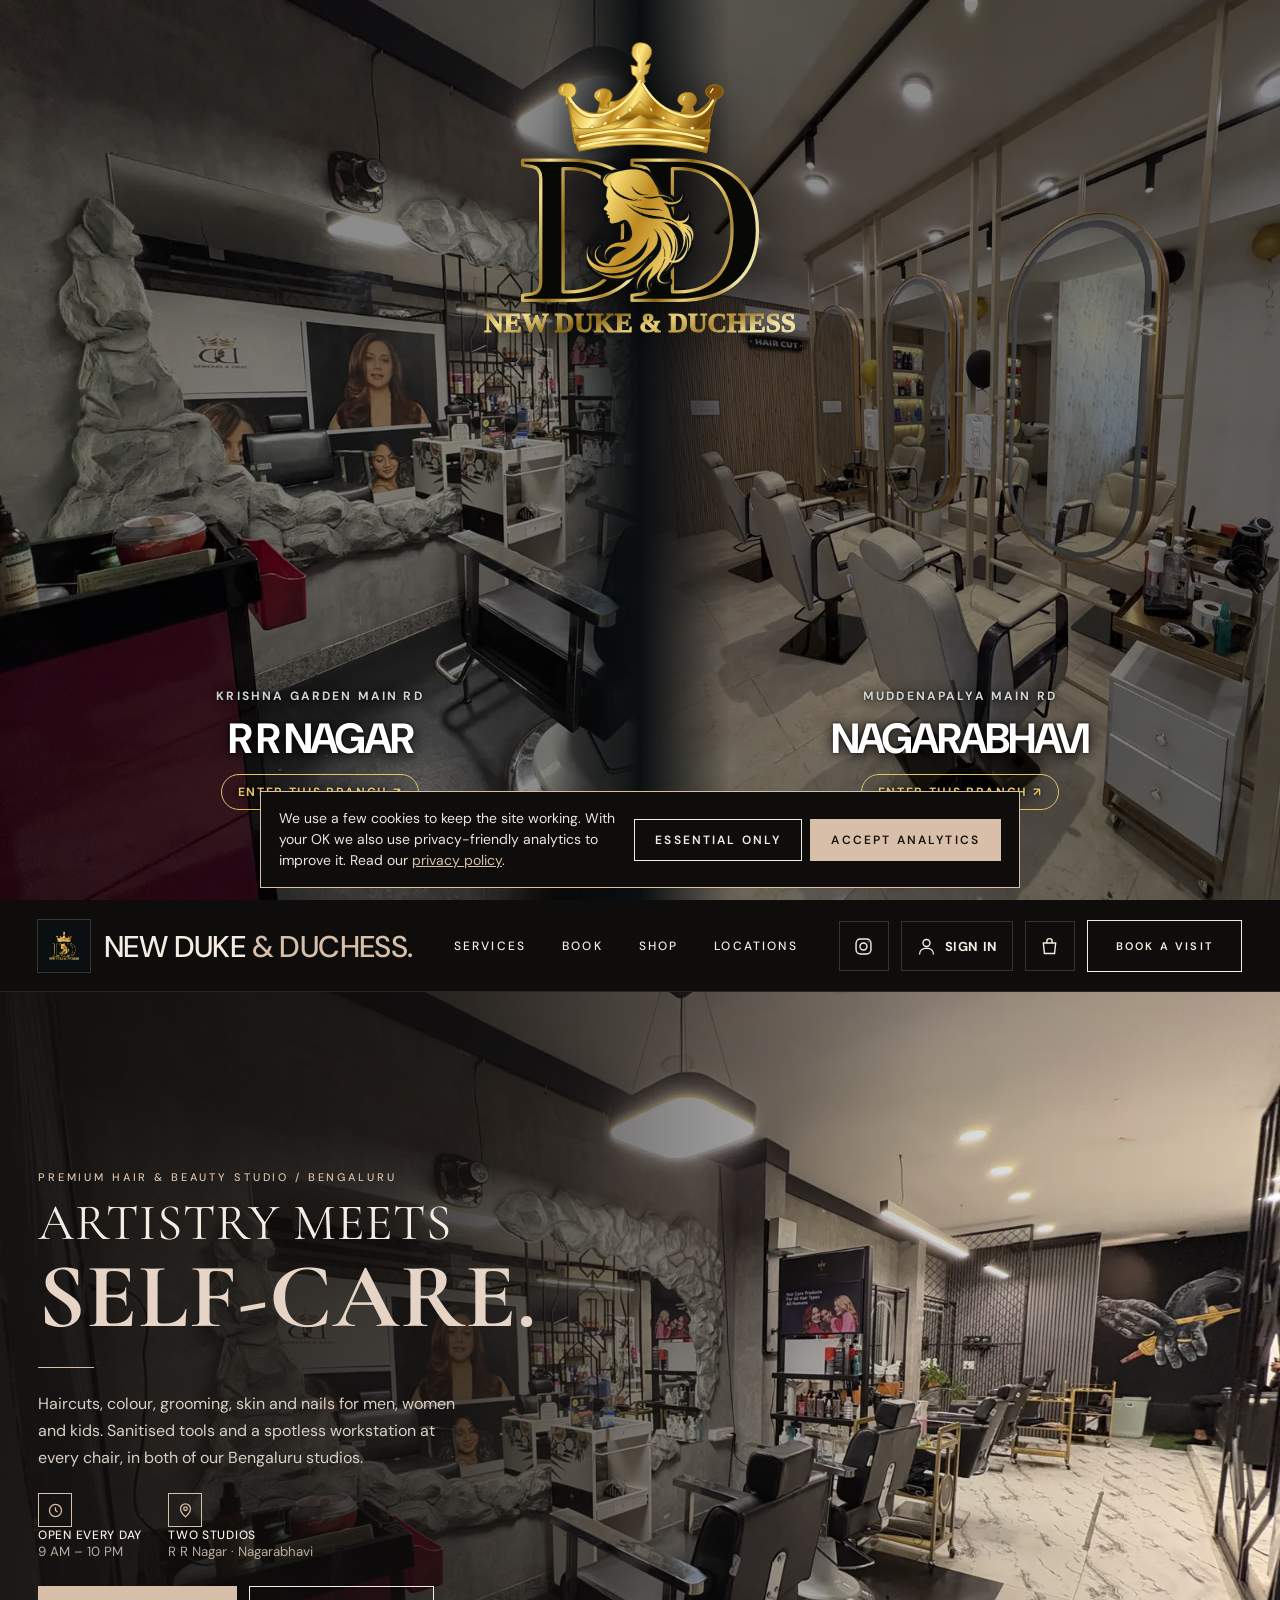
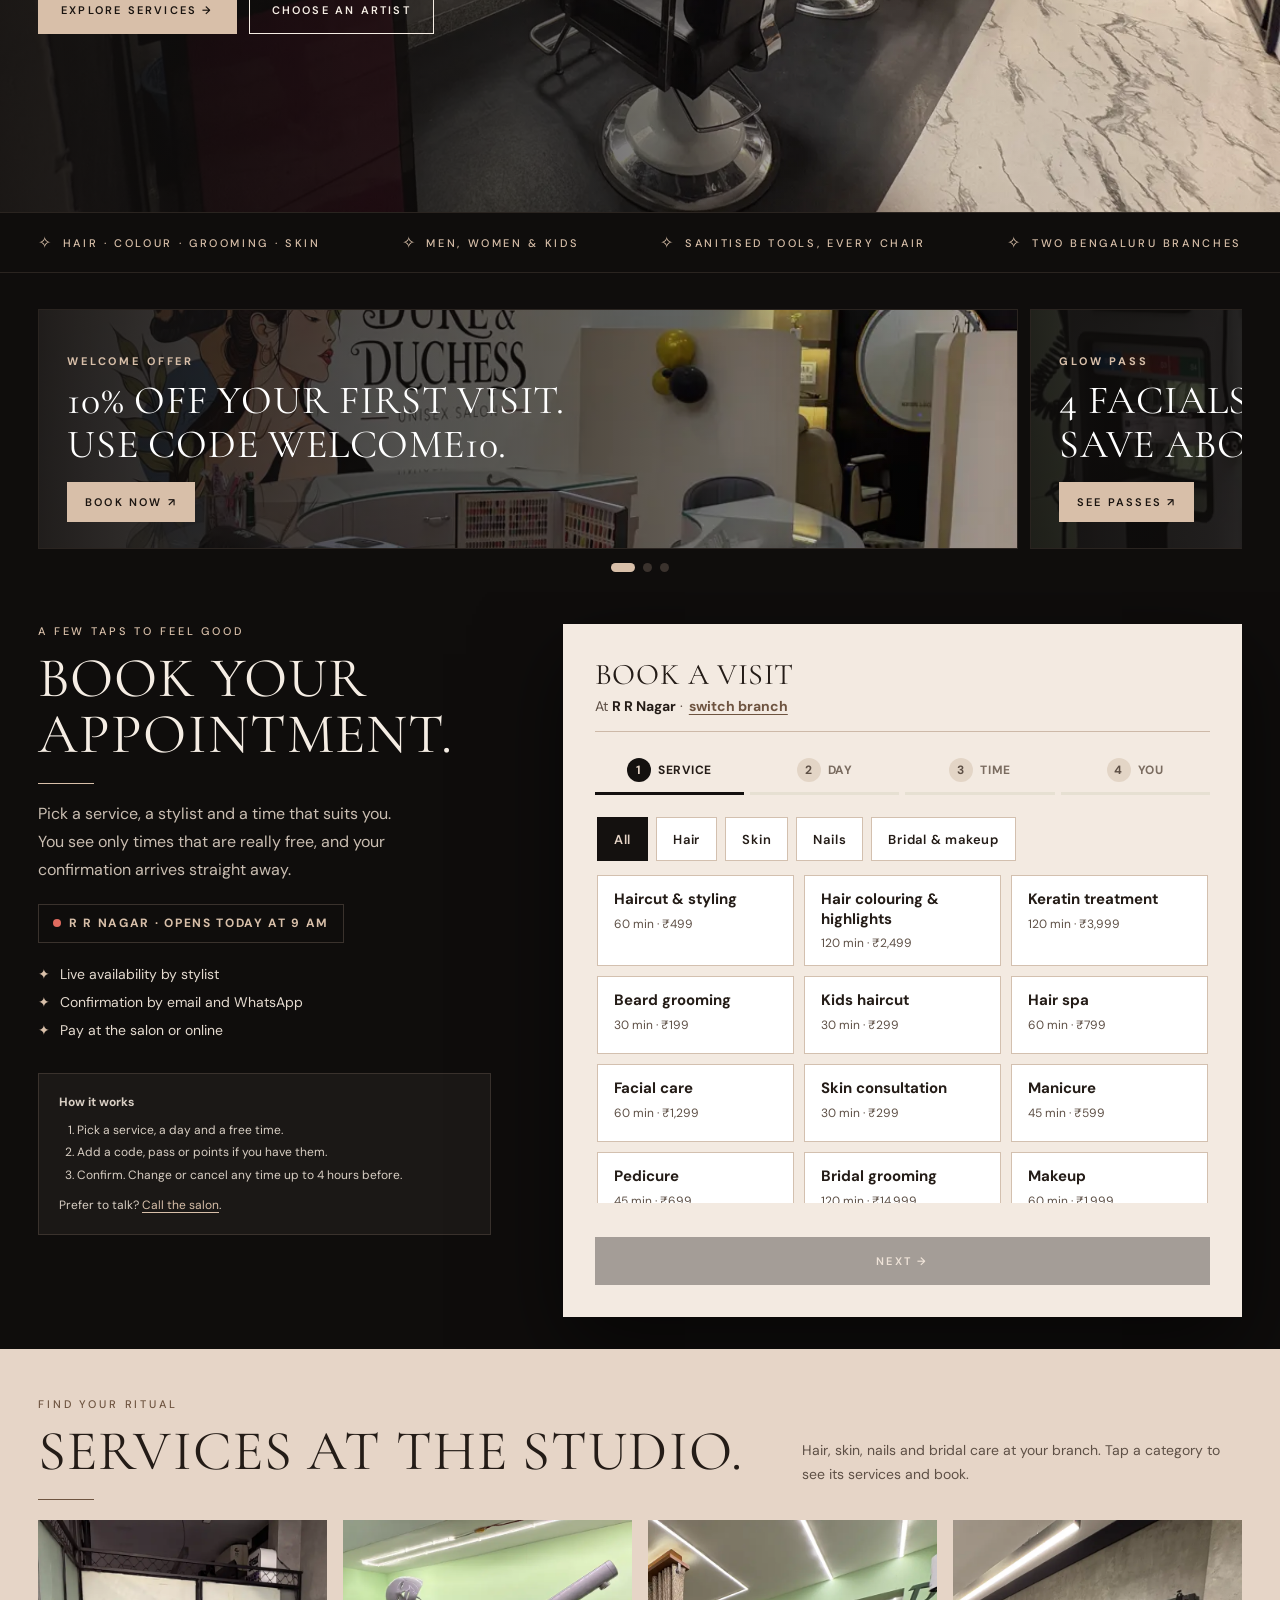
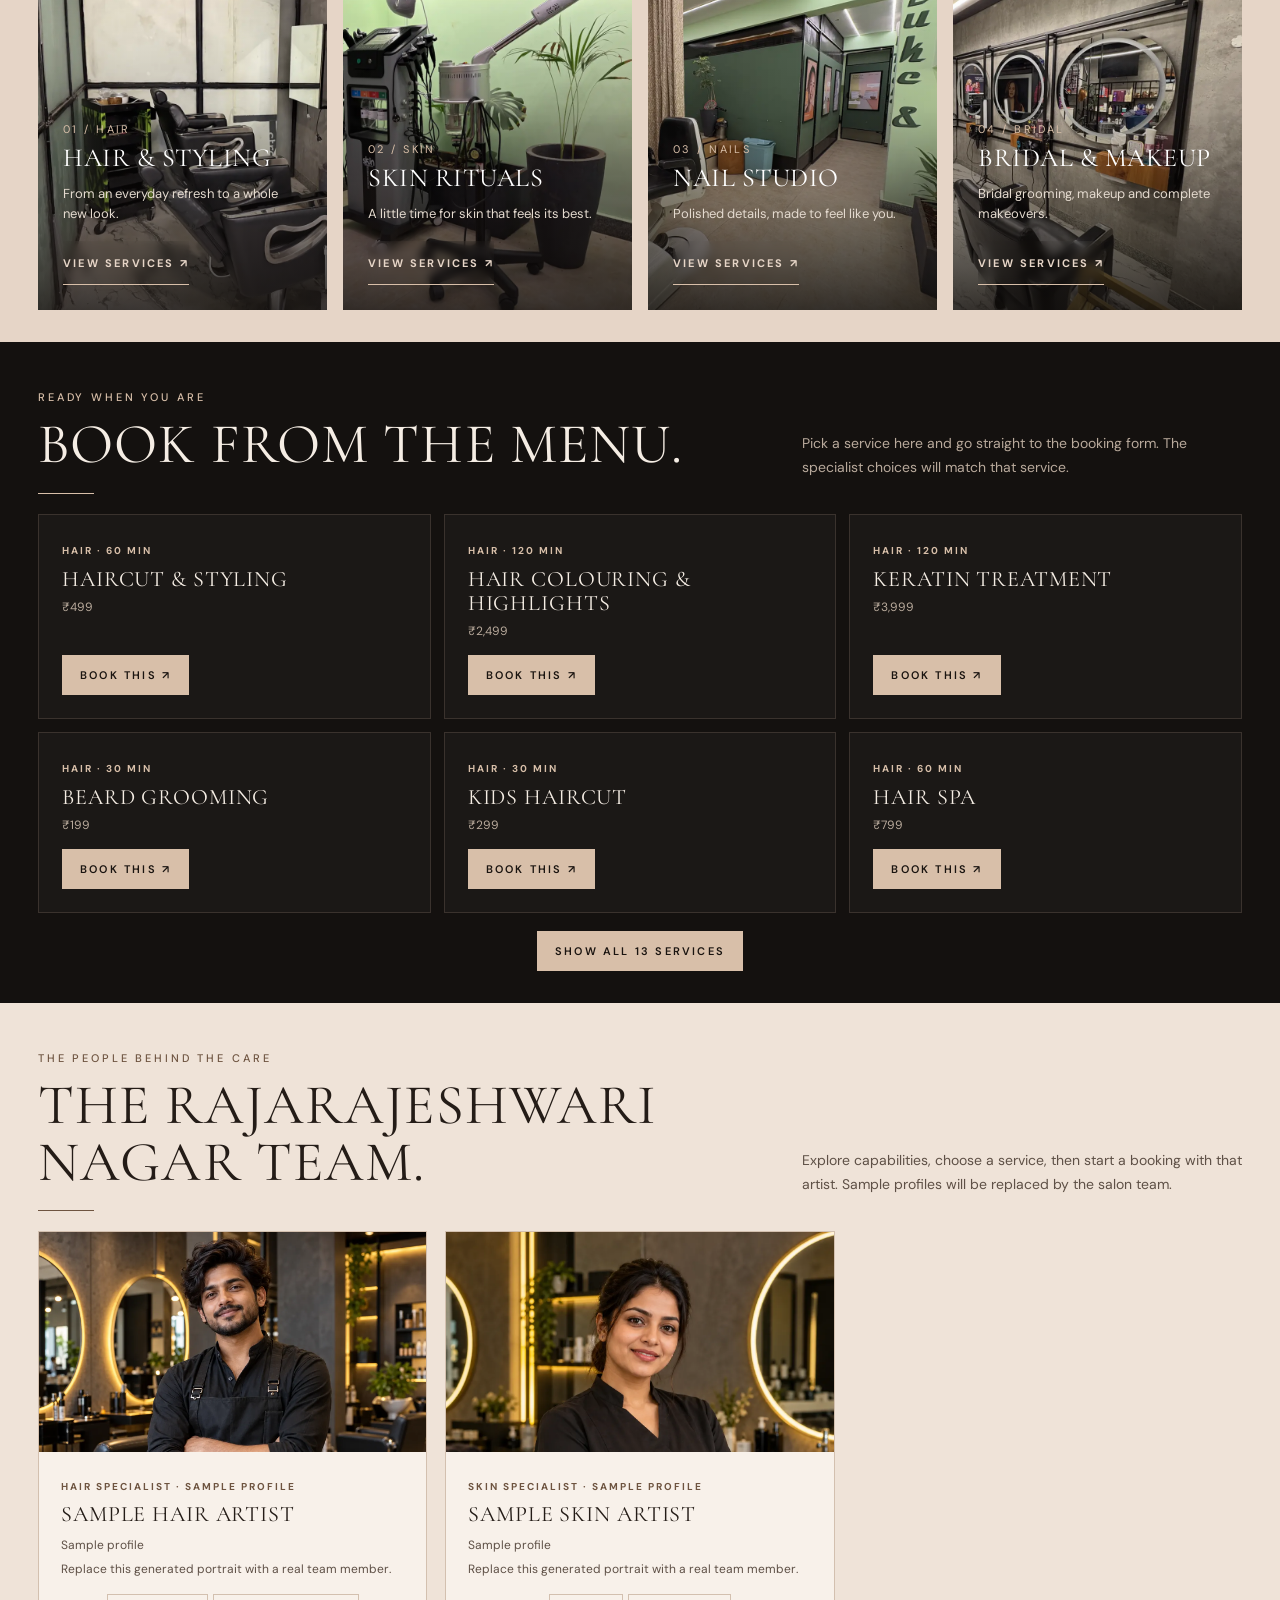
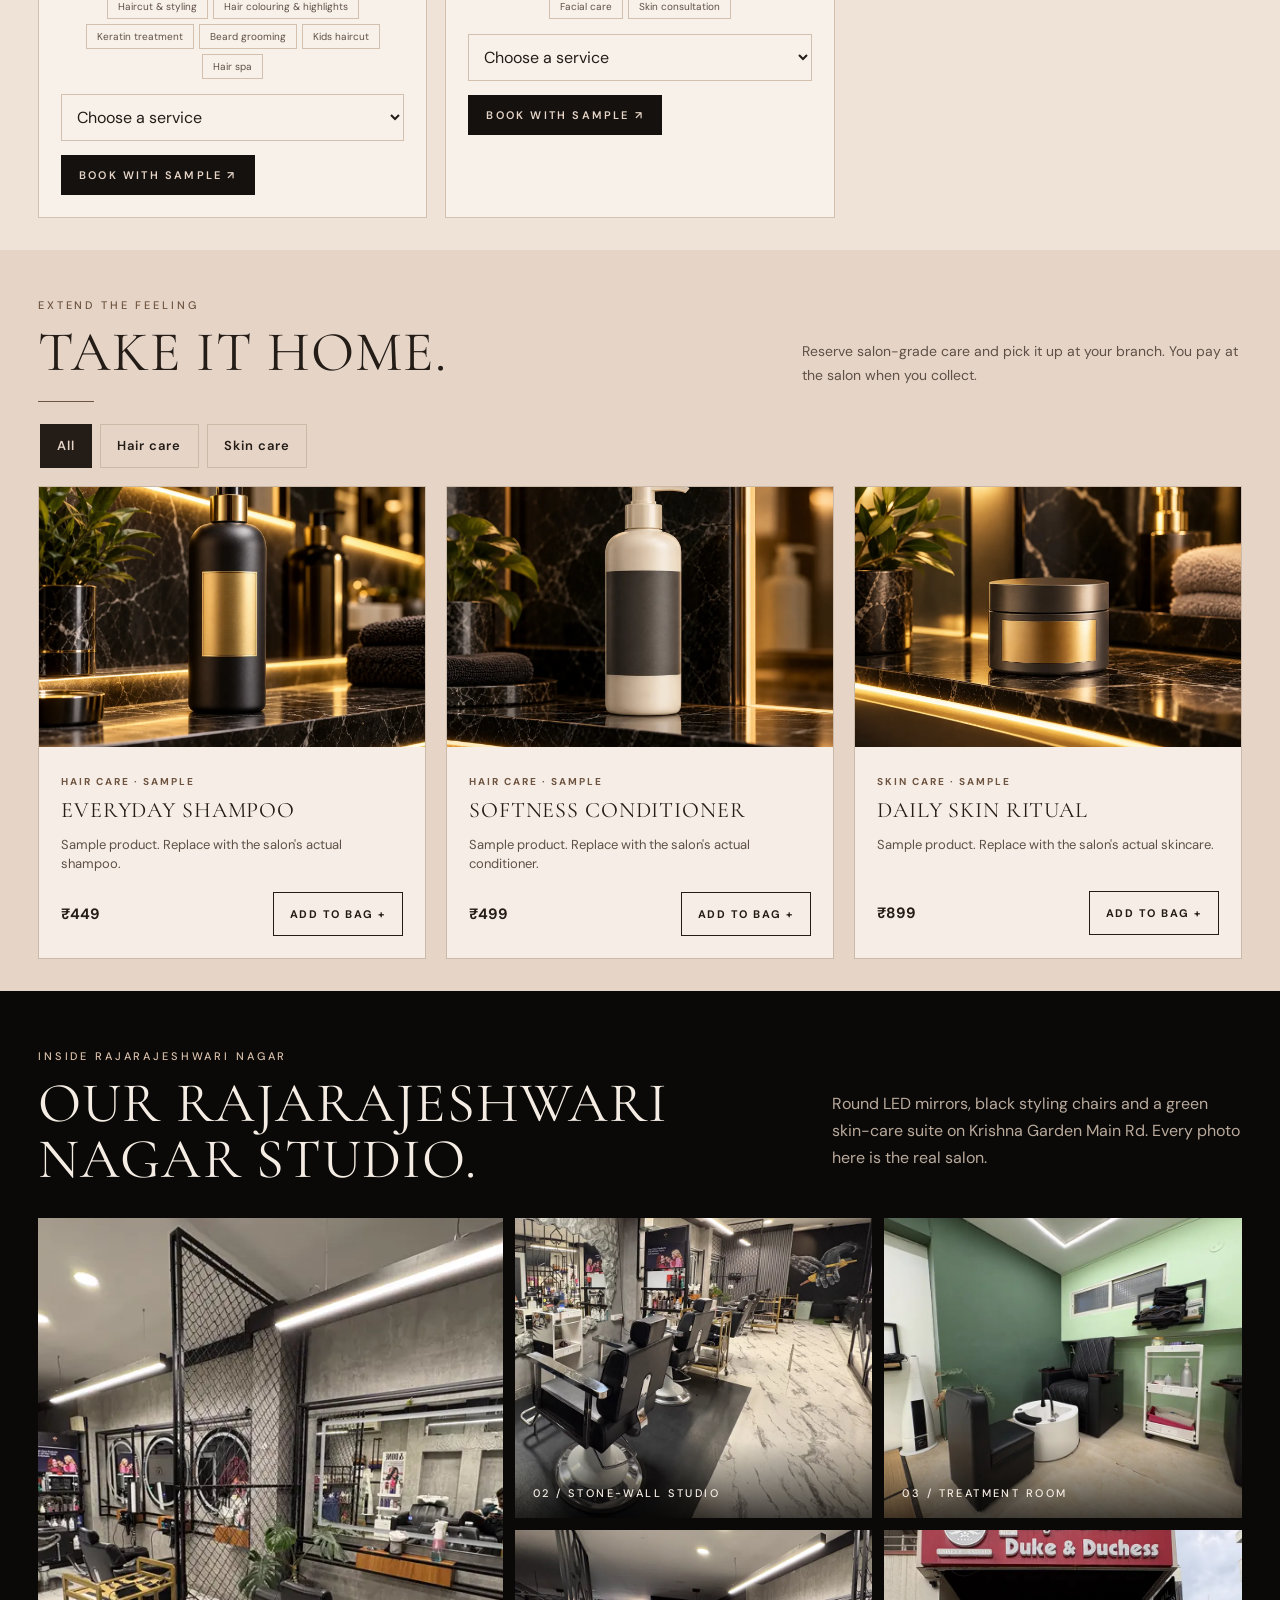
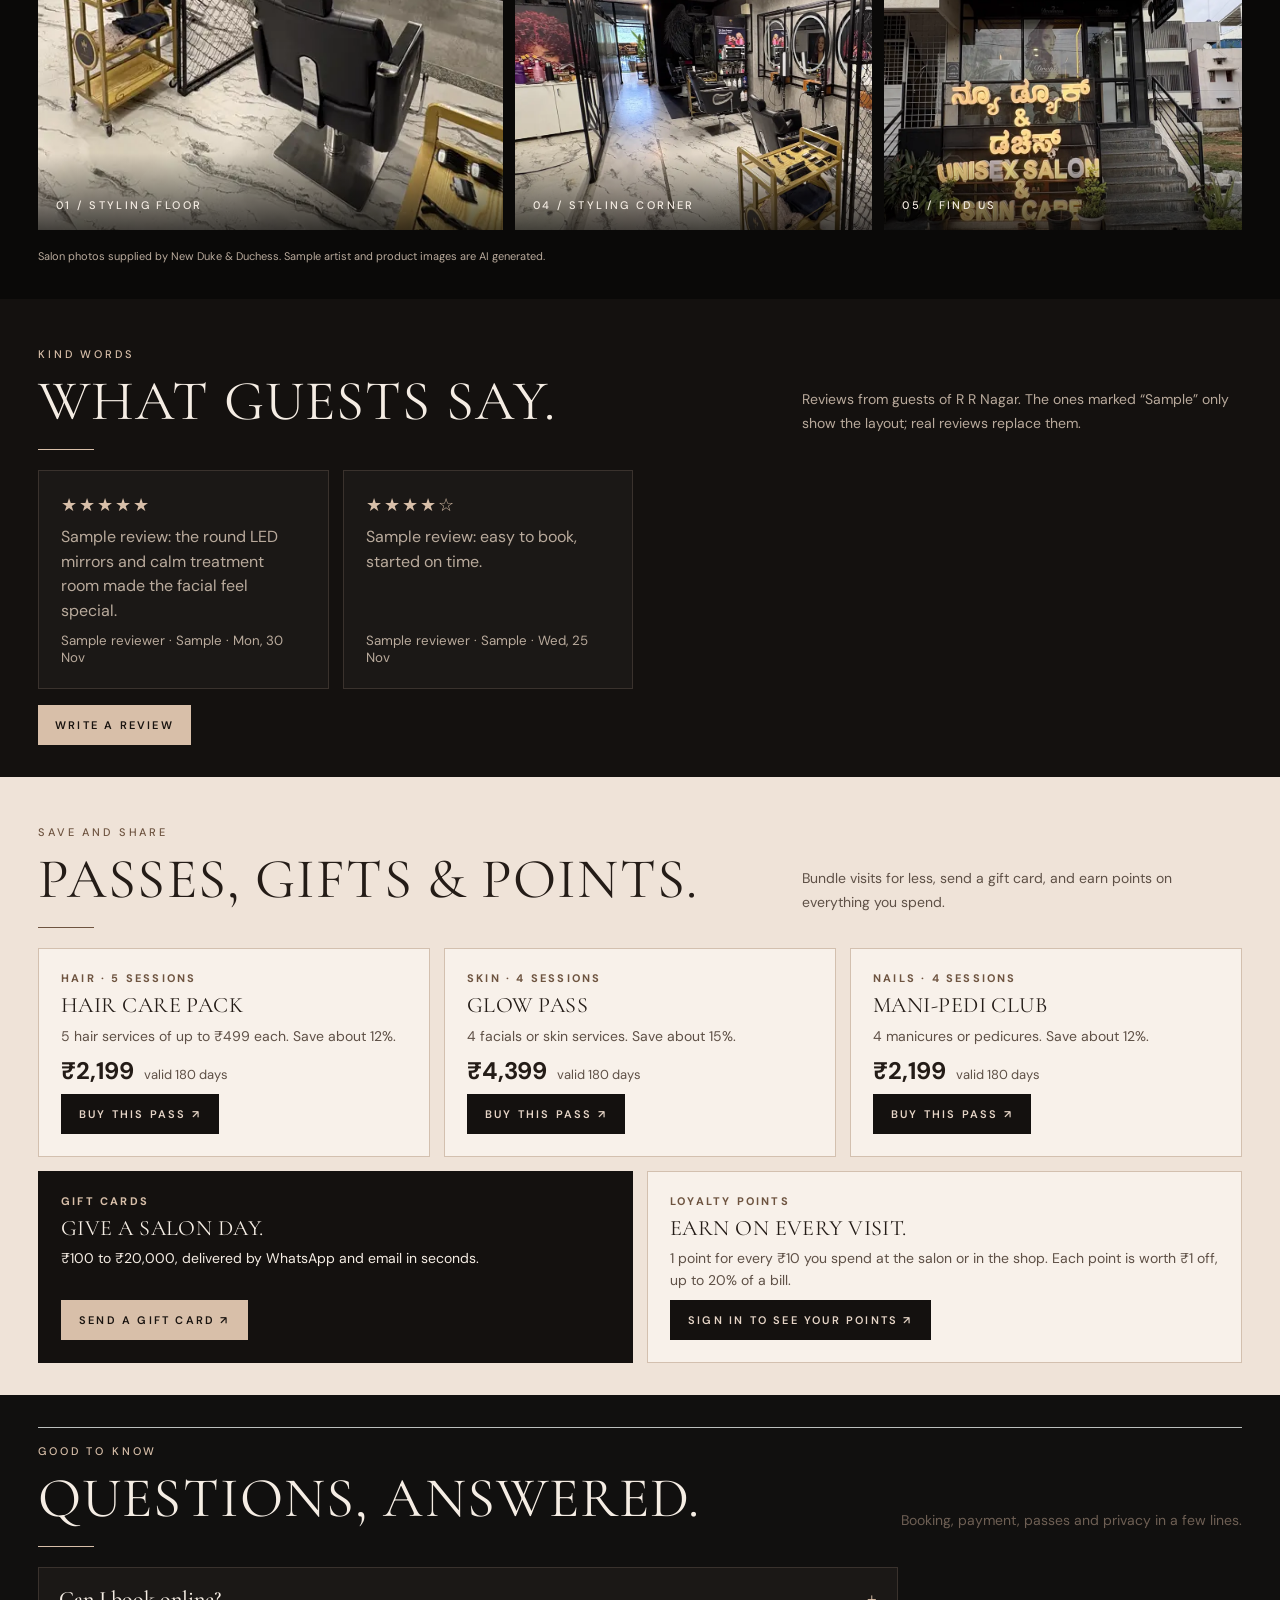
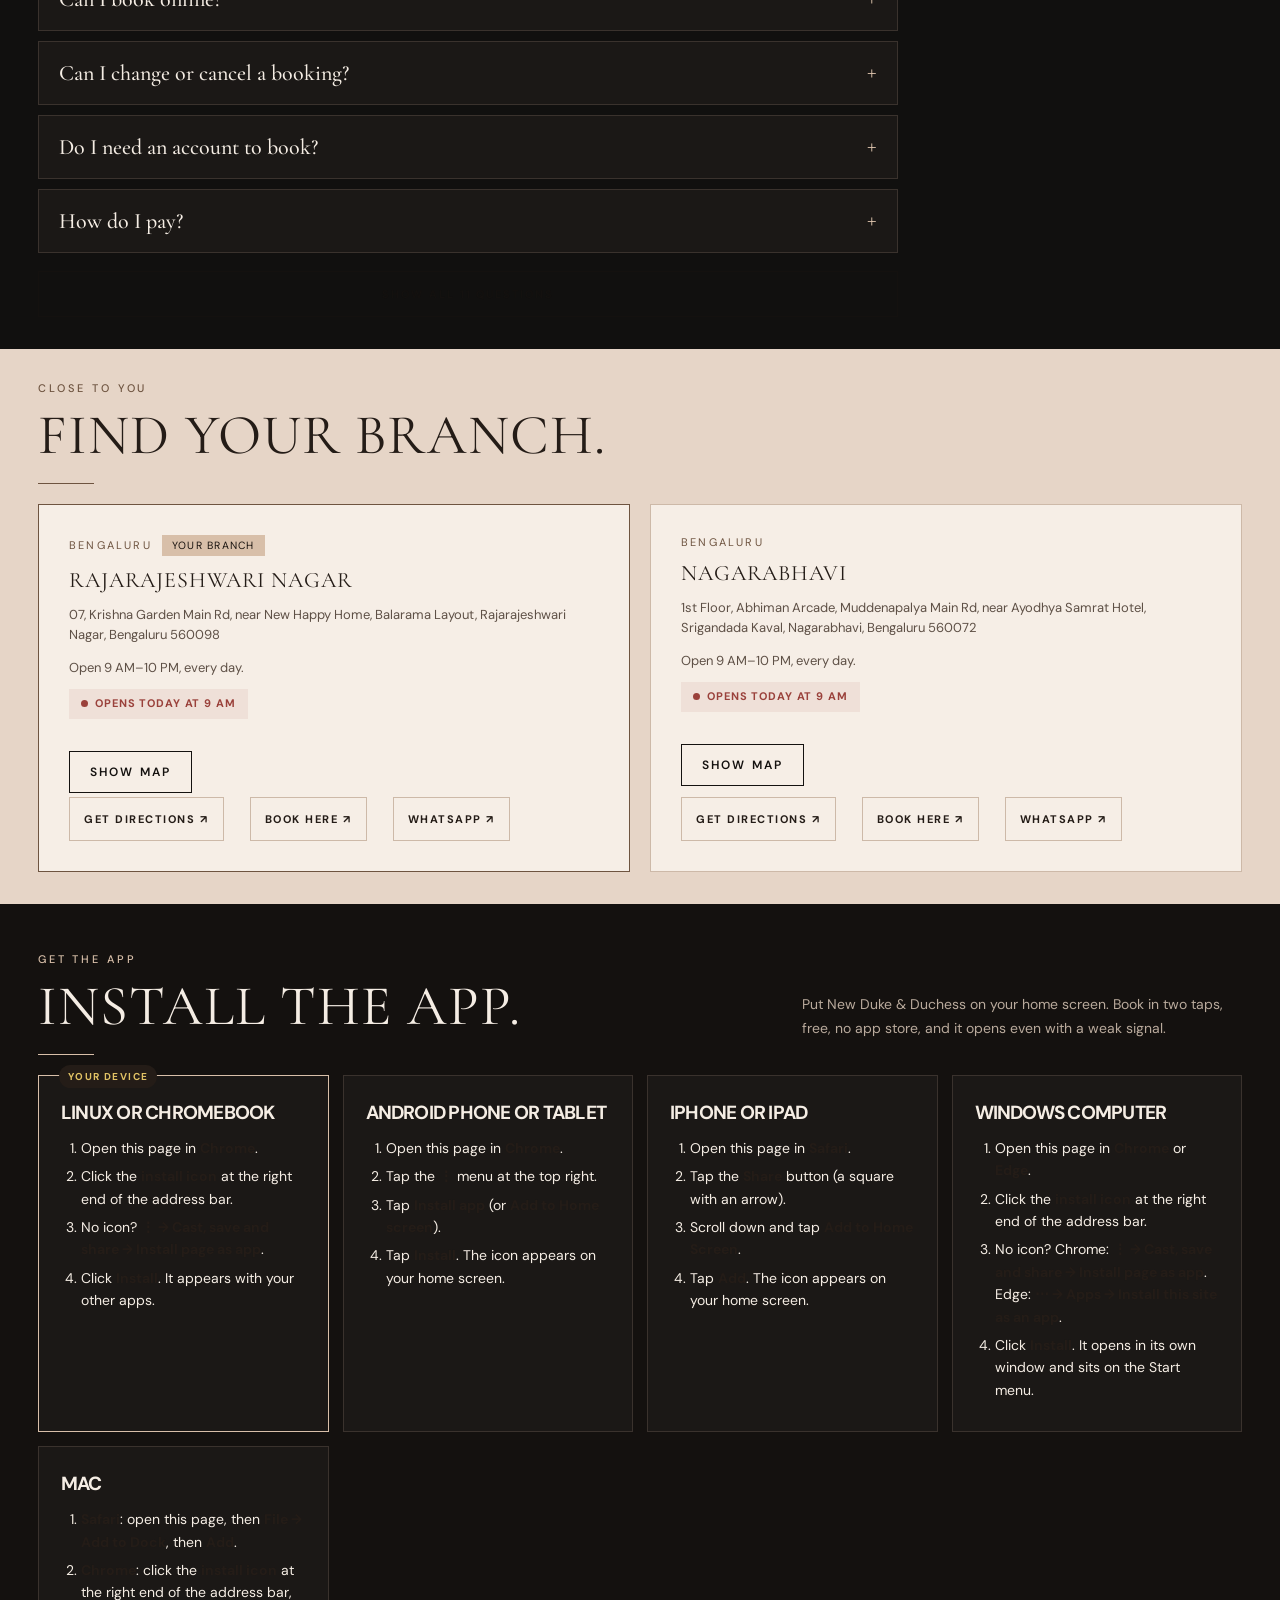
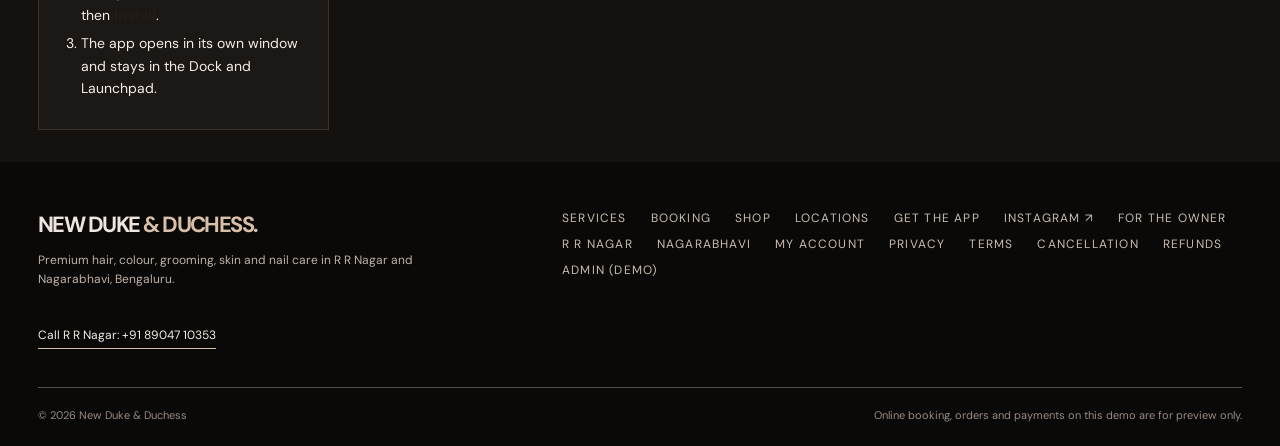
==== commit ebdbf08a: "Shorter pages: fix stretched gallery, service tabs, FAQ and menu collapse Branch pages 14 -> 5.6 scr" ====
--- a/index.html
+++ b/index.html
@@ -400,14 +400,13 @@
 <!--FAQ:start--><section class="section container" id="faq"><div class="sectionhead"><div><div class="eyebrow">Good to know</div><h2>Questions, answered.</h2></div><p class="sectionintro">Booking, payment, passes and privacy in a few lines.</p></div><div class="nd-faq"><details><summary>Can I book online?</summary><p>Yes. Choose a branch, a service, a stylist (or “any available”), then a day and time. Only times that are really free are shown, and your confirmation arrives by email and WhatsApp straight away.</p></details>
 <details><summary>Can I change or cancel a booking?</summary><p>Yes. Sign in to My account and reschedule or cancel up to 4 hours before your visit. Closer than that, please call the branch.</p></details>
 <details><summary>Do I need an account to book?</summary><p>No. You can book as a guest with your name and mobile number. Signing in (Google or a mobile code) lets you see your bookings, orders, passes and loyalty points in one place.</p></details>
-<details><summary>How do I pay?</summary><p>Pay at the salon, or pay online when you book or order (UPI, cards, net banking and wallets). Gift cards, passes and loyalty points can cover all or part of a bill.</p></details>
-<details><summary>Can I buy salon products online?</summary><p>Yes. Add products to your bag, order, and collect them at the branch you choose. We do not deliver; the team hands your order over at the salon.</p></details>
+<details><summary>How do I pay?</summary><p>Pay at the salon, or pay online when you book or order (UPI, cards, net banking and wallets). Gift cards, passes and loyalty points can cover all or part of a bill.</p></details><div class="nd-faq-more" hidden><details><summary>Can I buy salon products online?</summary><p>Yes. Add products to your bag, order, and collect them at the branch you choose. We do not deliver; the team hands your order over at the salon.</p></details>
 <details><summary>How do gift cards work?</summary><p>Choose an amount from ₹100 to ₹20,000. The card is sent to you by WhatsApp and email with a code, which you can share. Enter the code when you book or check out.</p></details>
 <details><summary>What are passes and loyalty points?</summary><p>A pass bundles 4 or 5 services at a lower price, valid for 180 days. Loyalty points give you 1 point for every ₹10 you spend; each point is worth ₹1 off, up to 20% of a bill.</p></details>
 <details><summary>Are both branches open at the same times?</summary><p>Both Rajarajeshwari Nagar and Nagarabhavi are open every day from 9:00 AM to 10:00 PM. Festival and special hours are shown on the website before they happen.</p></details>
 <details><summary>Do you serve men, women and children?</summary><p>Yes. Haircuts, colour, beard grooming, kids’ cuts, hair spa, facials, skin consultations, manicures, pedicures, bridal grooming and makeup, for men, women and kids.</p></details>
 <details><summary>How do you keep things clean?</summary><p>Tools are sanitised and every chair has a spotless workstation, in both studios.</p></details>
-<details><summary>How is my personal information used?</summary><p>Only to run your booking, orders and reminders. We never sell it. Read the privacy policy for the details, your rights and how to ask us to delete your data.</p></details></div><script type="application/ld+json">{"@context":"https://schema.org","@type":"FAQPage","mainEntity":[{"@type":"Question","name":"Can I book online?","acceptedAnswer":{"@type":"Answer","text":"Yes. Choose a branch, a service, a stylist (or “any available”), then a day and time. Only times that are really free are shown, and your confirmation arrives by email and WhatsApp straight away."}},{"@type":"Question","name":"Can I change or cancel a booking?","acceptedAnswer":{"@type":"Answer","text":"Yes. Sign in to My account and reschedule or cancel up to 4 hours before your visit. Closer than that, please call the branch."}},{"@type":"Question","name":"Do I need an account to book?","acceptedAnswer":{"@type":"Answer","text":"No. You can book as a guest with your name and mobile number. Signing in (Google or a mobile code) lets you see your bookings, orders, passes and loyalty points in one place."}},{"@type":"Question","name":"How do I pay?","acceptedAnswer":{"@type":"Answer","text":"Pay at the salon, or pay online when you book or order (UPI, cards, net banking and wallets). Gift cards, passes and loyalty points can cover all or part of a bill."}},{"@type":"Question","name":"Can I buy salon products online?","acceptedAnswer":{"@type":"Answer","text":"Yes. Add products to your bag, order, and collect them at the branch you choose. We do not deliver; the team hands your order over at the salon."}},{"@type":"Question","name":"How do gift cards work?","acceptedAnswer":{"@type":"Answer","text":"Choose an amount from ₹100 to ₹20,000. The card is sent to you by WhatsApp and email with a code, which you can share. Enter the code when you book or check out."}},{"@type":"Question","name":"What are passes and loyalty points?","acceptedAnswer":{"@type":"Answer","text":"A pass bundles 4 or 5 services at a lower price, valid for 180 days. Loyalty points give you 1 point for every ₹10 you spend; each point is worth ₹1 off, up to 20% of a bill."}},{"@type":"Question","name":"Are both branches open at the same times?","acceptedAnswer":{"@type":"Answer","text":"Both Rajarajeshwari Nagar and Nagarabhavi are open every day from 9:00 AM to 10:00 PM. Festival and special hours are shown on the website before they happen."}},{"@type":"Question","name":"Do you serve men, women and children?","acceptedAnswer":{"@type":"Answer","text":"Yes. Haircuts, colour, beard grooming, kids’ cuts, hair spa, facials, skin consultations, manicures, pedicures, bridal grooming and makeup, for men, women and kids."}},{"@type":"Question","name":"How do you keep things clean?","acceptedAnswer":{"@type":"Answer","text":"Tools are sanitised and every chair has a spotless workstation, in both studios."}},{"@type":"Question","name":"How is my personal information used?","acceptedAnswer":{"@type":"Answer","text":"Only to run your booking, orders and reminders. We never sell it. Read the privacy policy for the details, your rights and how to ask us to delete your data."}}]}</script></section><!--FAQ:end-->
+<details><summary>How is my personal information used?</summary><p>Only to run your booking, orders and reminders. We never sell it. Read the privacy policy for the details, your rights and how to ask us to delete your data.</p></details></div><button type="button" class="nd-btn nd-morebtn" onclick="this.previousElementSibling.hidden=false;this.remove()">Show all 11 questions</button></div><script type="application/ld+json">{"@context":"https://schema.org","@type":"FAQPage","mainEntity":[{"@type":"Question","name":"Can I book online?","acceptedAnswer":{"@type":"Answer","text":"Yes. Choose a branch, a service, a stylist (or “any available”), then a day and time. Only times that are really free are shown, and your confirmation arrives by email and WhatsApp straight away."}},{"@type":"Question","name":"Can I change or cancel a booking?","acceptedAnswer":{"@type":"Answer","text":"Yes. Sign in to My account and reschedule or cancel up to 4 hours before your visit. Closer than that, please call the branch."}},{"@type":"Question","name":"Do I need an account to book?","acceptedAnswer":{"@type":"Answer","text":"No. You can book as a guest with your name and mobile number. Signing in (Google or a mobile code) lets you see your bookings, orders, passes and loyalty points in one place."}},{"@type":"Question","name":"How do I pay?","acceptedAnswer":{"@type":"Answer","text":"Pay at the salon, or pay online when you book or order (UPI, cards, net banking and wallets). Gift cards, passes and loyalty points can cover all or part of a bill."}},{"@type":"Question","name":"Can I buy salon products online?","acceptedAnswer":{"@type":"Answer","text":"Yes. Add products to your bag, order, and collect them at the branch you choose. We do not deliver; the team hands your order over at the salon."}},{"@type":"Question","name":"How do gift cards work?","acceptedAnswer":{"@type":"Answer","text":"Choose an amount from ₹100 to ₹20,000. The card is sent to you by WhatsApp and email with a code, which you can share. Enter the code when you book or check out."}},{"@type":"Question","name":"What are passes and loyalty points?","acceptedAnswer":{"@type":"Answer","text":"A pass bundles 4 or 5 services at a lower price, valid for 180 days. Loyalty points give you 1 point for every ₹10 you spend; each point is worth ₹1 off, up to 20% of a bill."}},{"@type":"Question","name":"Are both branches open at the same times?","acceptedAnswer":{"@type":"Answer","text":"Both Rajarajeshwari Nagar and Nagarabhavi are open every day from 9:00 AM to 10:00 PM. Festival and special hours are shown on the website before they happen."}},{"@type":"Question","name":"Do you serve men, women and children?","acceptedAnswer":{"@type":"Answer","text":"Yes. Haircuts, colour, beard grooming, kids’ cuts, hair spa, facials, skin consultations, manicures, pedicures, bridal grooming and makeup, for men, women and kids."}},{"@type":"Question","name":"How do you keep things clean?","acceptedAnswer":{"@type":"Answer","text":"Tools are sanitised and every chair has a spotless workstation, in both studios."}},{"@type":"Question","name":"How is my personal information used?","acceptedAnswer":{"@type":"Answer","text":"Only to run your booking, orders and reminders. We never sell it. Read the privacy policy for the details, your rights and how to ask us to delete your data."}}]}</script></section><!--FAQ:end-->
 <section class="locations container photobg" id="locations" data-bg="B7"><div class="eyebrow">Close to you</div><h2>Find your branch.</h2><div class="locationgrid"><article class="location" id="locRR"><span class="locationnum">BENGALURU<span class="yourbranch">YOUR BRANCH</span></span><h3>Rajarajeshwari Nagar</h3><p><span id="rrAddress">07, Krishna Garden Main Rd, near New Happy Home, Balarama Layout, Rajarajeshwari Nagar, Bengaluru 560098</span></p><p class="hoursline"><span class="hours" id="rrHours"></span><span class="status" id="rrStatus"></span></p><div class="locactions"><a href="https://maps.app.goo.gl/4eGpy7cEYxkTDUa19" target="_blank" rel="noopener noreferrer">Get directions ↗</a><a href="#booking" data-branch="RR Nagar">Book here ↗</a><a id="rrWhatsapp" href="#" target="_blank" rel="noopener noreferrer">WhatsApp ↗</a></div></article><article class="location" id="locNB"><span class="locationnum">BENGALURU<span class="yourbranch">YOUR BRANCH</span></span><h3>Nagarabhavi</h3><p><span id="nagarabhaviAddress">1st Floor, Abhiman Arcade, Muddenapalya Main Rd, near Ayodhya Samrat Hotel, Srigandada Kaval, Nagarabhavi, Bengaluru 560072</span></p><p class="hoursline"><span class="hours" id="nbHours"></span><span class="status" id="nbStatus"></span></p><div class="locactions"><a href="https://maps.app.goo.gl/FNLtZeAC8STdS84V9" target="_blank" rel="noopener noreferrer">Get directions ↗</a><a href="#booking" data-branch="Nagarabhavi">Book here ↗</a><a id="nbWhatsapp" href="#" target="_blank" rel="noopener noreferrer">WhatsApp ↗</a></div></article></div><p class="holidaynote" id="holidayNote" hidden></p></section>
 </main>
 <section class="section install photobg" id="install" data-bg="B8"><div class="container"><div class="sectionhead"><div><div class="eyebrow">Get the app</div><h2>Install the app.</h2></div><p class="sectionintro">Put New Duke &amp; Duchess on your home screen. Book in two taps, free, no app store, and it opens even with a weak signal.</p></div><p class="installed" id="installedNote" hidden>✓ You’re using the app. Nothing more to do.</p><button class="btn" id="installBtn" type="button" hidden>Install the app</button><div class="installgrid" id="installGrid"><article class="installcard" data-os="android"><span class="yourtag">Your device</span><h3>Android phone or tablet</h3><ol><li>Open this page in <b>Chrome</b>.</li><li>Tap the <b>⋮</b> menu at the top right.</li><li>Tap <b>Install app</b> (or <b>Add to Home screen</b>).</li><li>Tap <b>Install</b>. The icon appears on your home screen.</li></ol></article><article class="installcard" data-os="ios"><span class="yourtag">Your device</span><h3>iPhone or iPad</h3><ol><li>Open this page in <b>Safari</b>.</li><li>Tap the <b>Share</b> button (a square with an arrow).</li><li>Scroll down and tap <b>Add to Home Screen</b>.</li><li>Tap <b>Add</b>. The icon appears on your home screen.</li></ol></article><article class="installcard" data-os="windows"><span class="yourtag">Your device</span><h3>Windows computer</h3><ol><li>Open this page in <b>Chrome</b> or <b>Edge</b>.</li><li>Click the <b>install icon</b> at the right end of the address bar.</li><li>No icon? Chrome: <b>⋮ → Cast, save and share → Install page as app</b>. Edge: <b>⋯ → Apps → Install this site as an app</b>.</li><li>Click <b>Install</b>. It opens in its own window and sits on the Start menu.</li></ol></article><article class="installcard" data-os="mac"><span class="yourtag">Your device</span><h3>Mac</h3><ol><li><b>Safari</b>: open this page, then <b>File → Add to Dock</b>, then <b>Add</b>.</li><li><b>Chrome</b>: click the <b>install icon</b> at the right end of the address bar, then <b>Install</b>.</li><li>The app opens in its own window and stays in the Dock and Launchpad.</li></ol></article><article class="installcard" data-os="linux"><span class="yourtag">Your device</span><h3>Linux or Chromebook</h3><ol><li>Open this page in <b>Chrome</b>.</li><li>Click the <b>install icon</b> at the right end of the address bar.</li><li>No icon? <b>⋮ → Cast, save and share → Install page as app</b>.</li><li>Click <b>Install</b>. It appears with your other apps.</li></ol></article></div></div></section>
--- a/ndd.css
+++ b/ndd.css
@@ -194,3 +194,16 @@
 @media(max-width:560px){.nd-hero h1{font-size:clamp(24px,7vw,38px)}}
 .nd-page a:not(.nd-btn):not(.brandmini){color:#6E5440}.nd-page .nd-foot a,.nd-page .nd-head a{color:inherit}
 .nd-foot a{color:#D8BFA9!important}.nd-head nav a,.nd-head .brandmini{color:#F5EDE4!important}
+
+/* ── Shorter pages ── */
+.nd-gallery{display:grid;grid-template-columns:repeat(5,1fr);gap:10px}
+.nd-gallery img{width:100%;height:auto;aspect-ratio:3/4;object-fit:cover;display:block;border-radius:0}
+.nd-page .nd-chips{margin:0 0 6px}
+.nd-more,.nd-morebtn{margin-top:6px;align-self:flex-start}
+.nd-faq .nd-faq-more{display:grid;gap:10px}
+@media(max-width:760px){
+ .nd-gallery{display:grid;grid-auto-flow:column;grid-template-columns:none;grid-auto-columns:64%;overflow-x:auto;scroll-snap-type:x mandatory;scrollbar-width:none;margin-right:-20px;padding-right:20px}
+ .nd-gallery::-webkit-scrollbar{display:none}.nd-gallery img{scroll-snap-align:start;aspect-ratio:4/5}
+ .nd-page h2{margin-top:26px}
+}
+@media(max-width:760px){.nd-team{display:grid;grid-auto-flow:column;grid-template-columns:none;grid-auto-columns:62%;overflow-x:auto;scroll-snap-type:x mandatory;scrollbar-width:none;margin-right:-20px;padding-right:20px}.nd-team::-webkit-scrollbar{display:none}.nd-team .m{scroll-snap-align:start}}
--- a/theme.css
+++ b/theme.css
@@ -188,3 +188,34 @@
 .bookingcard .linkbtn,.drawer .linkbtn,.pview .linkbtn{color:#6E5440}
 .bookingcard .wiztop .linkbtn{text-decoration:underline}
 .gchips b,.gchips small{display:block}
+
+/* Small phones (360px): header fits with room to spare */
+@media(max-width:380px){
+ header.nav .brand{font-size:14px;gap:6px}header.nav .brand img{width:32px;height:32px}
+ header.nav .navright{gap:5px}header.nav .bag,header.nav .bag.acct{width:36px;height:36px}
+}
+
+/* contrast: darker accents and muted text on the nude bands, legible disabled wizard steps */
+#services,#shop,#locations{--fg2:#5E5046;--acc:#6E5440}
+.artist-section,#plans{--fg2:#5E5046;--acc:#6E5440}
+.wiztop p,.wizhint,.svccard span{color:#5E5046}
+.wizsteps button{color:#6E6256}.wizsteps button:disabled{opacity:1;color:#7A6C60}.wizsteps b{background:#E3D5C6;color:#5E5046}
+.optional{color:#6E6256}
+
+/* ── Shorter home page ── */
+#serviceMenu.lx-collapsed .menuitem:nth-child(n+7){display:none}
+.menumore{margin-top:18px;text-align:center}.menumore[hidden]{display:none}
+.nd-faq .nd-morebtn{margin-top:8px}
+@media(max-width:700px){
+ .booking .bookingnote{display:none}
+ .artistcard .artistphoto{height:230px}
+ .artistcard .artistphoto img{height:100%;object-fit:cover}
+}
+
+/* Phones: drop what the booking steps already show, keep the rest tight */
+@media(max-width:700px){
+ .menu-section{display:none}
+ .artistbody>p{display:none}
+ .artistcard .artskills{display:none}
+ .installgrid:has(.installcard.yours) .installcard:not(.yours){display:none}
+}
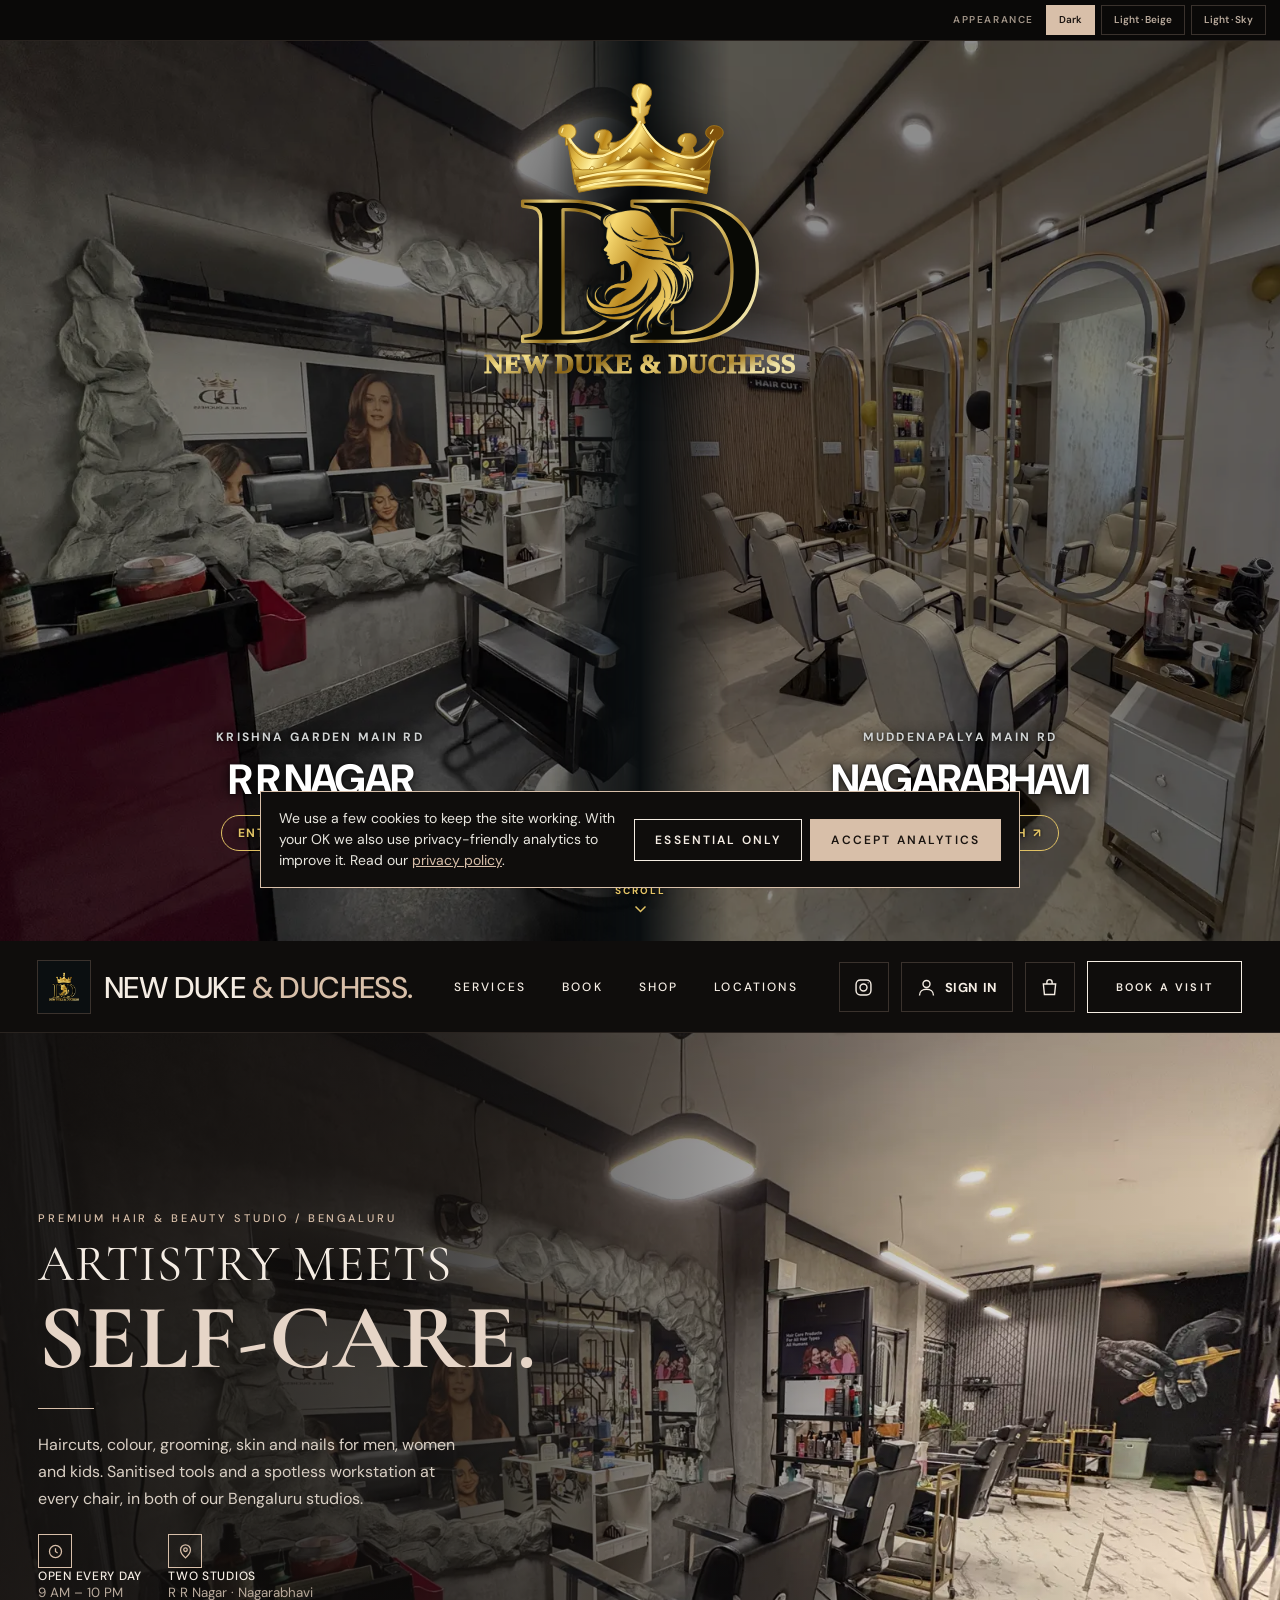
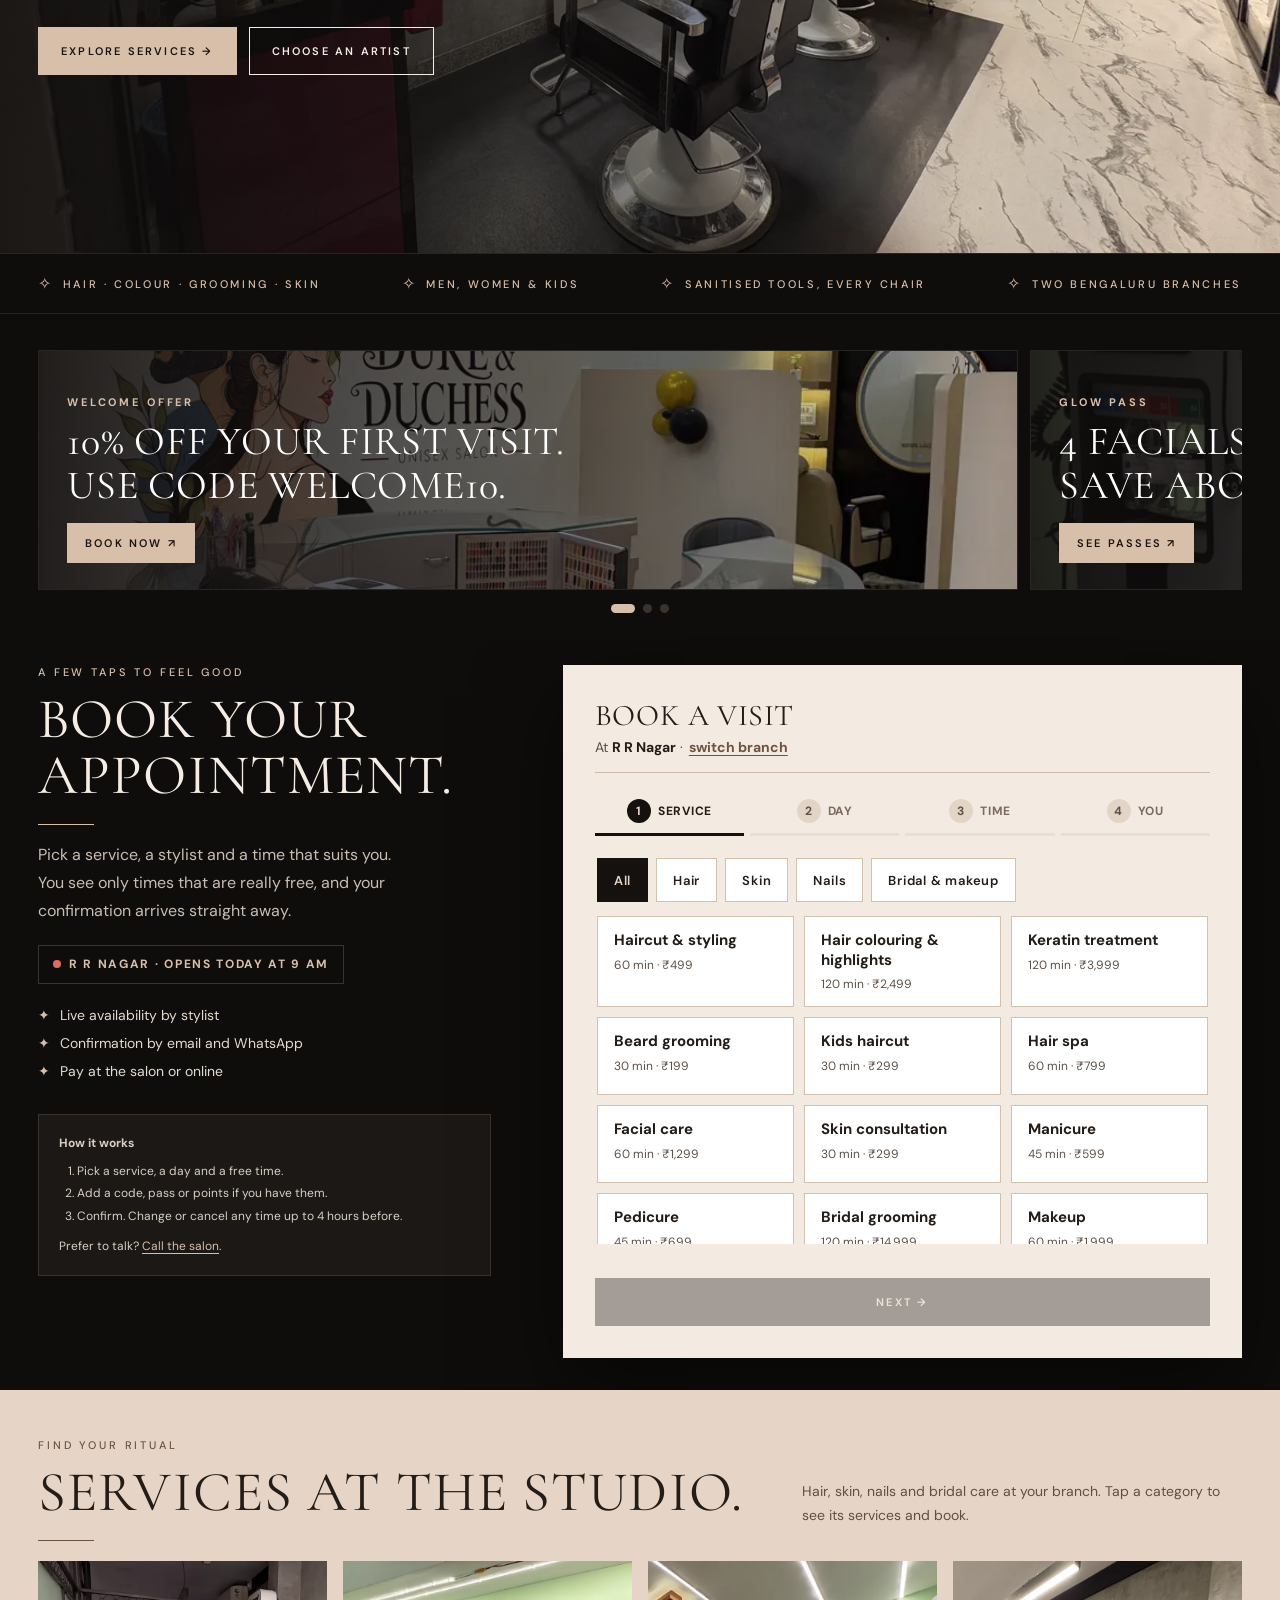
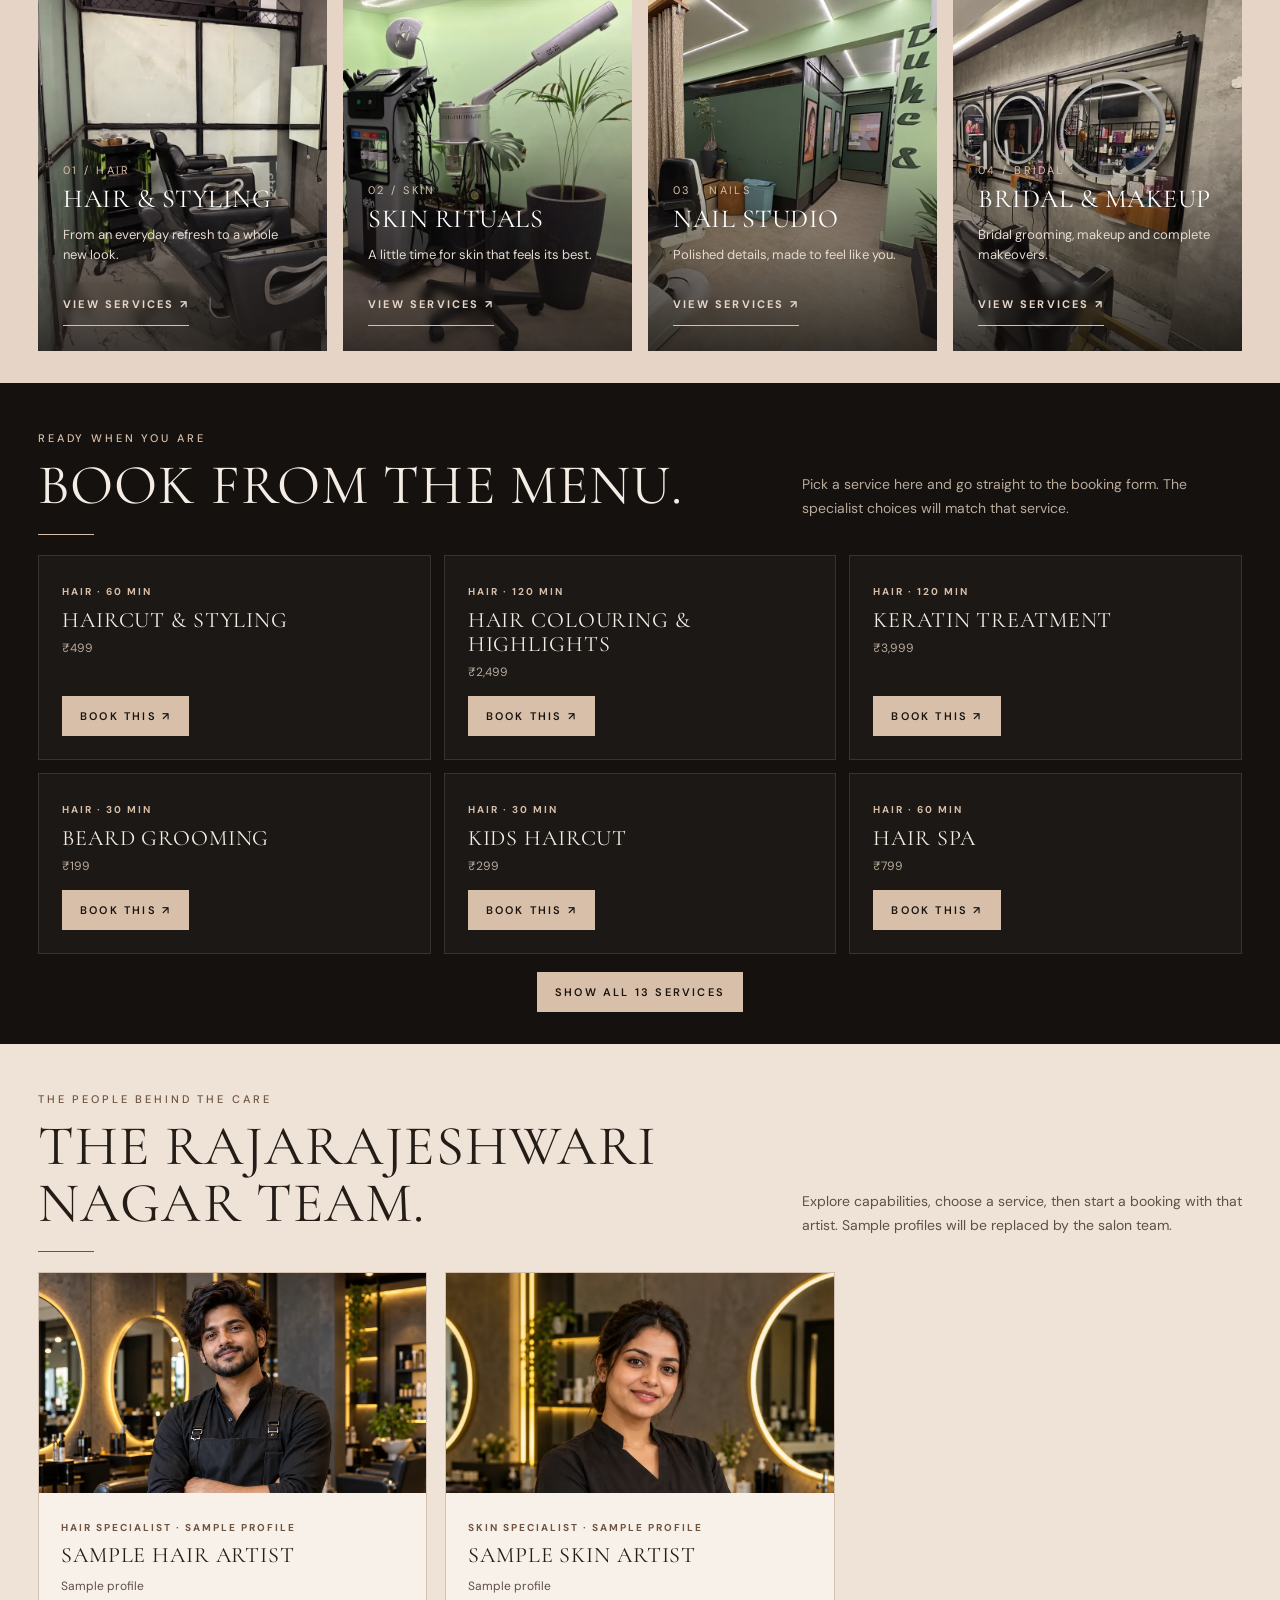
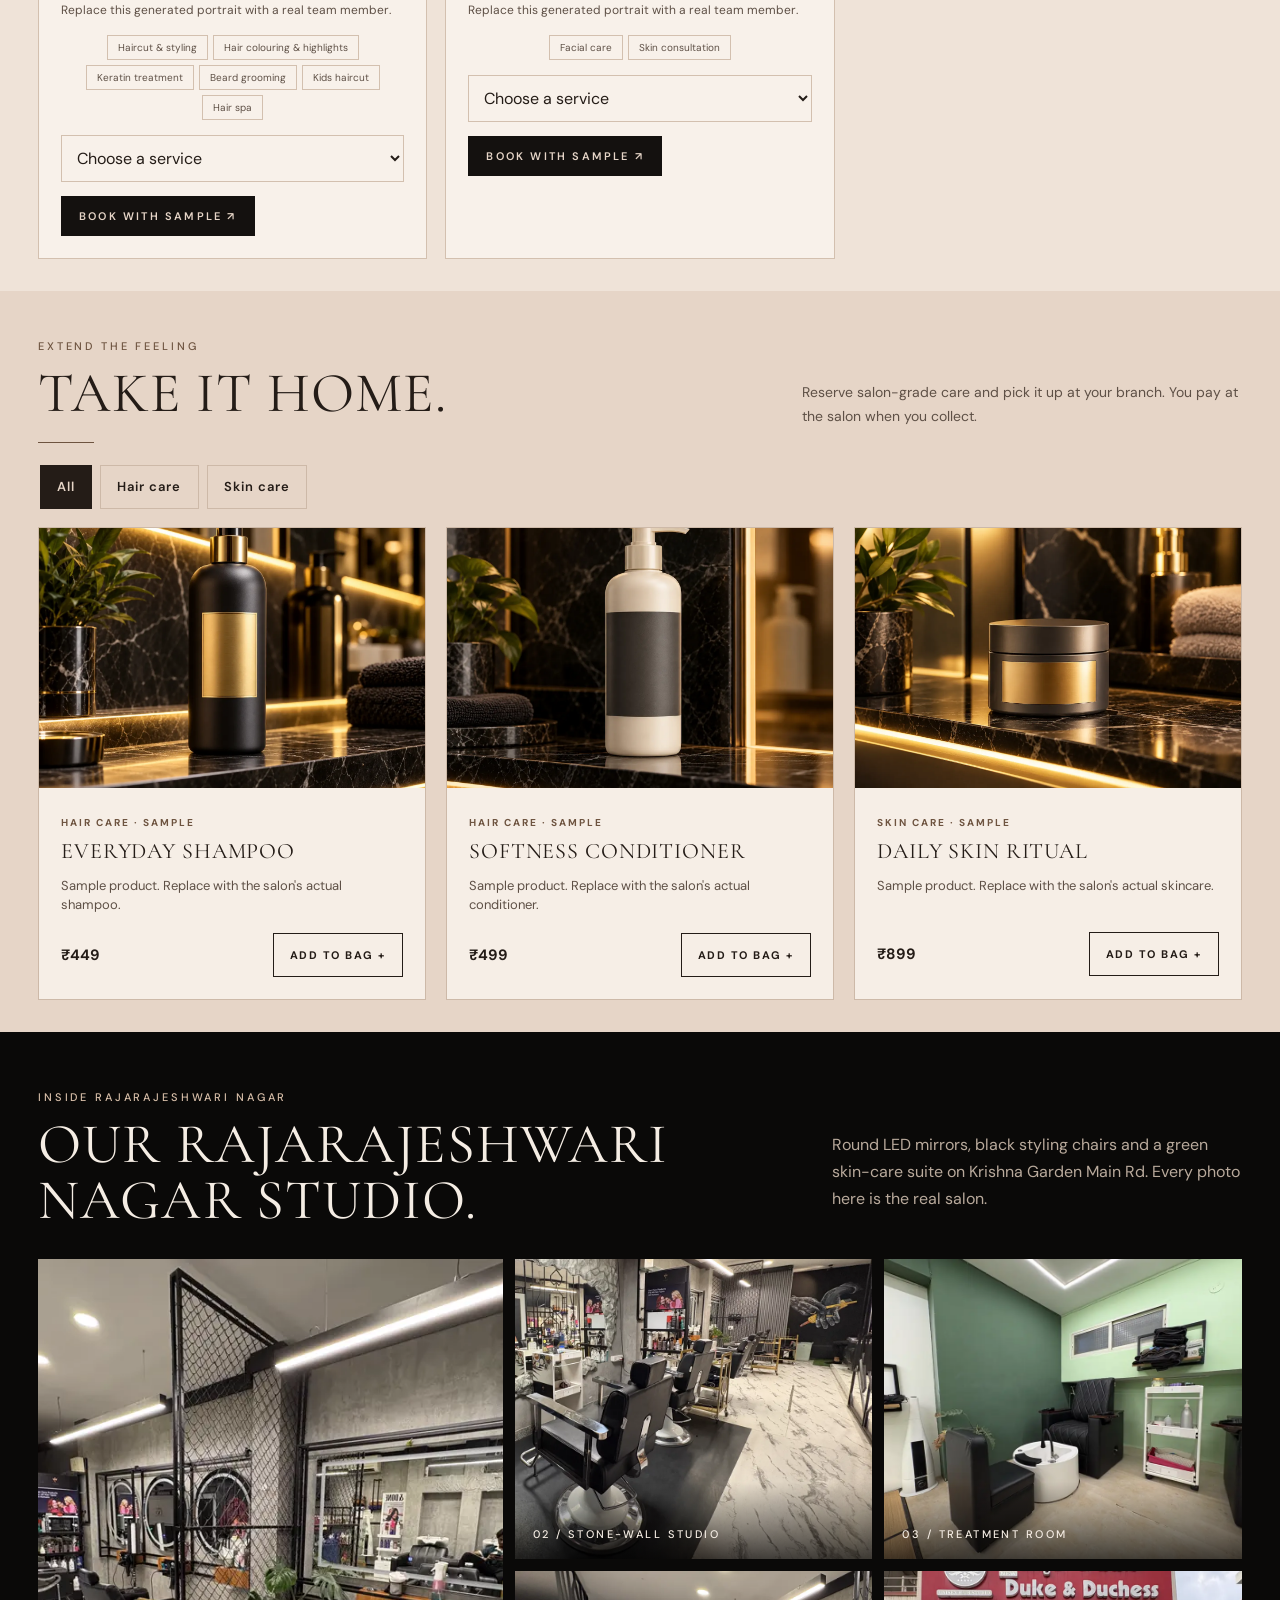
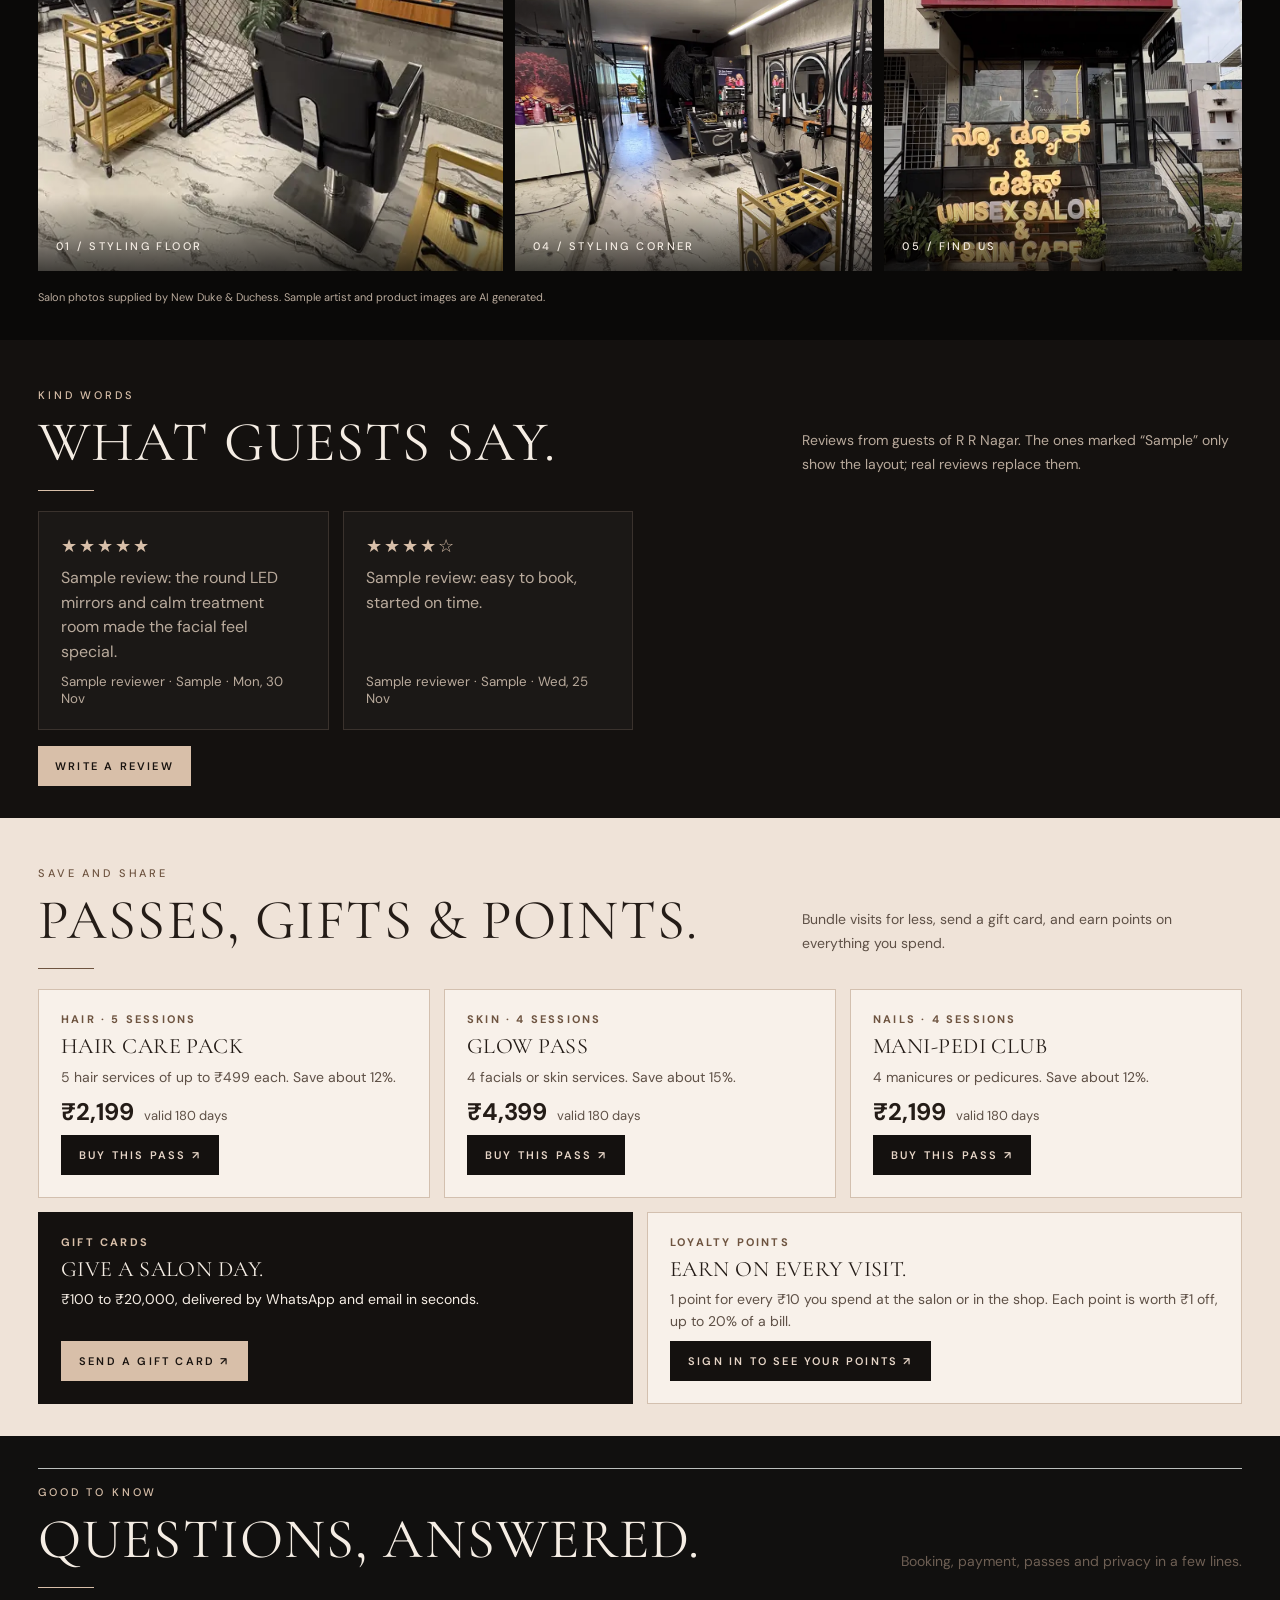
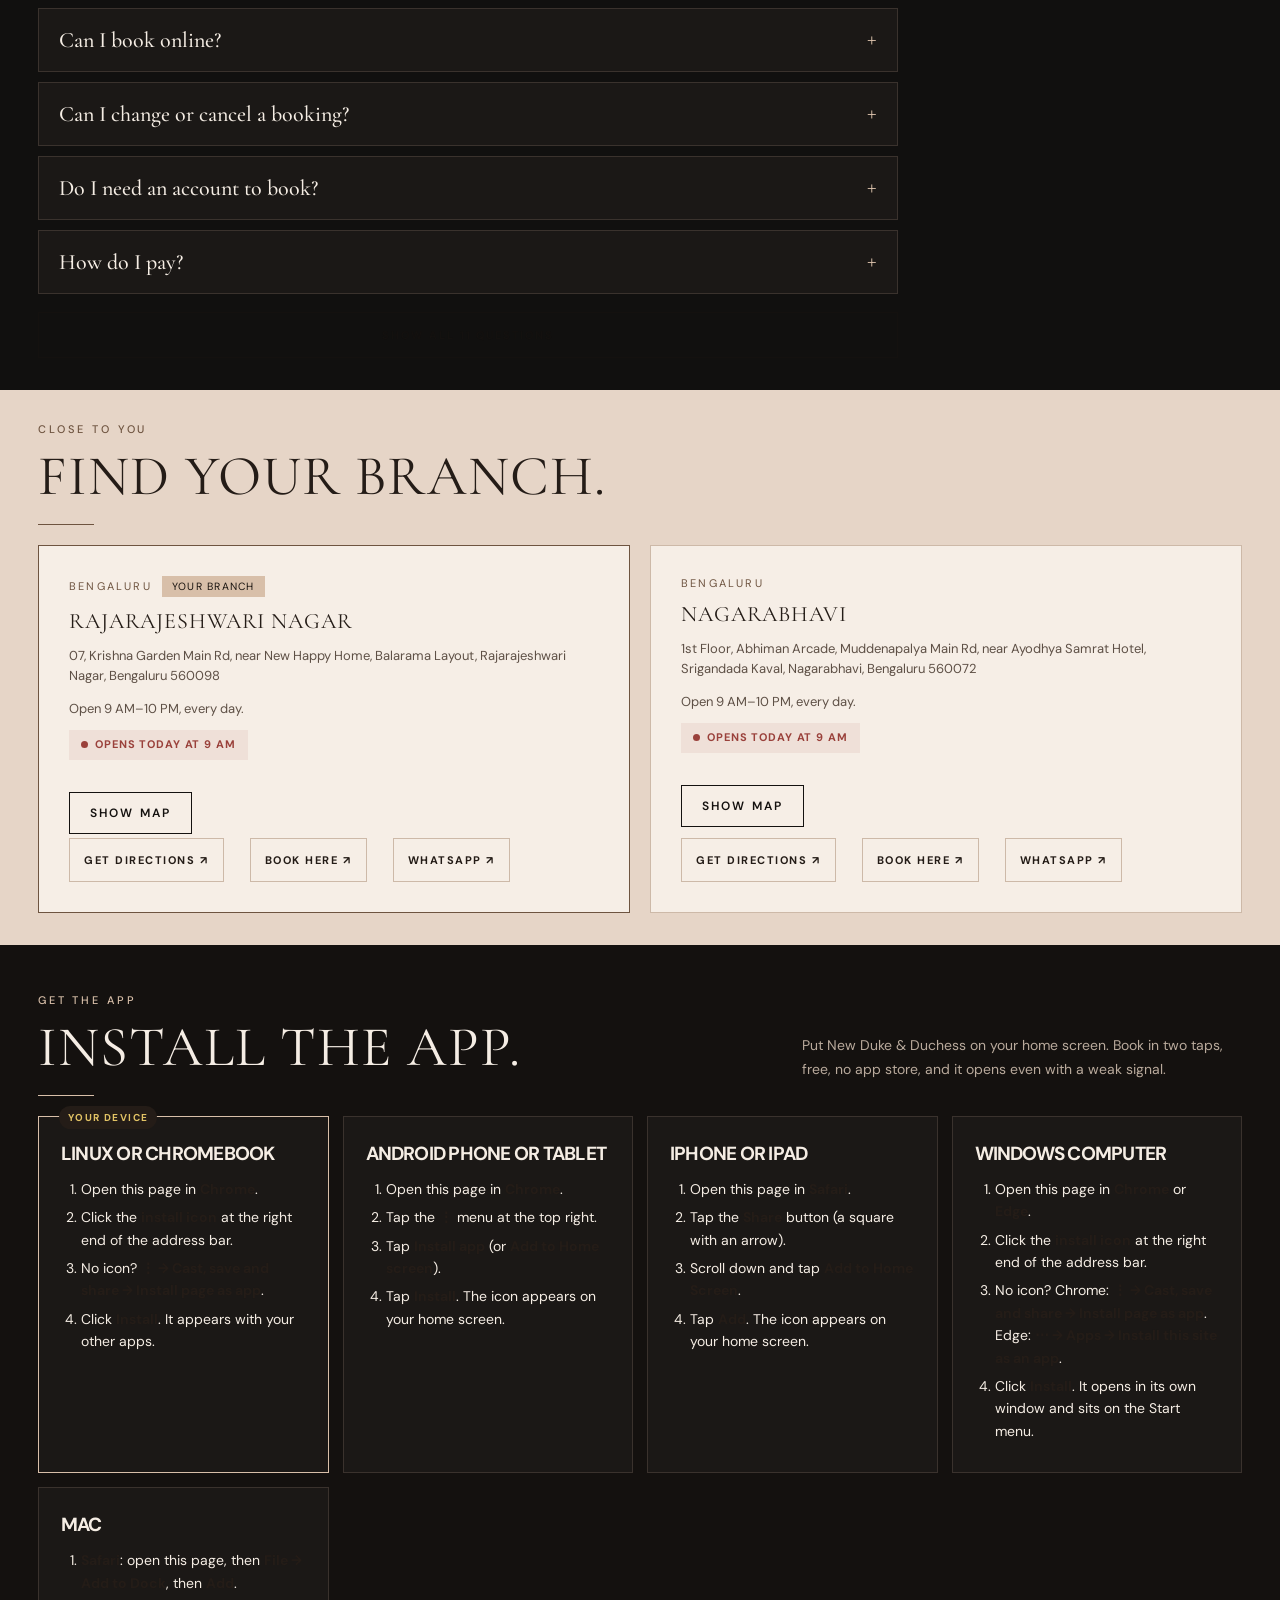
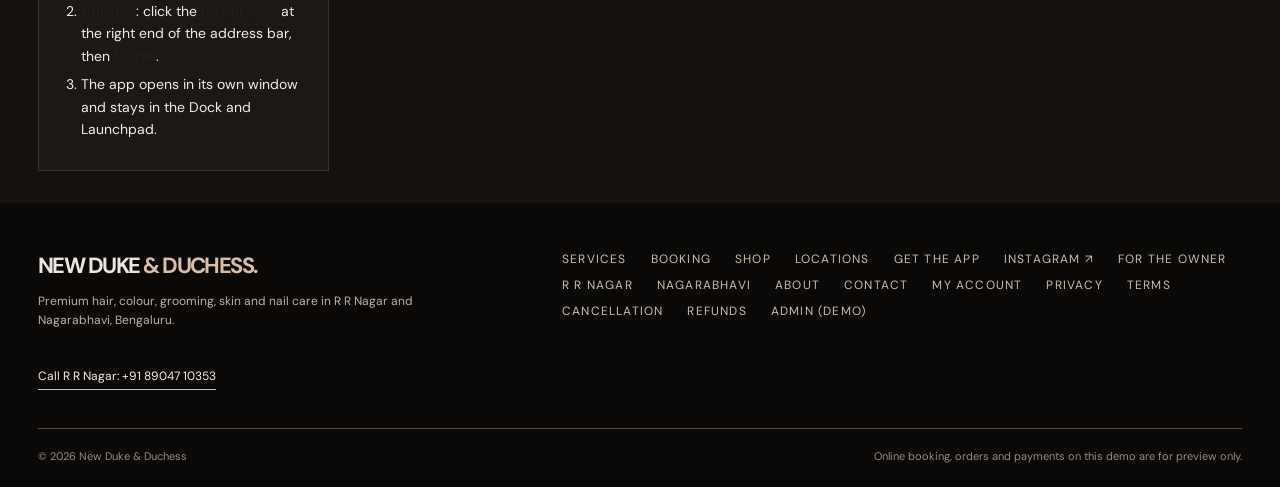
==== commit 292a4177: "Dark/Light switch, shorter branch picker, admin Content module, About + Contact - Appearance switch " ====
--- a/index.html
+++ b/index.html
@@ -7,7 +7,7 @@
 <meta name="description" content="Premium hair, colour, grooming, skin and nail care for men, women and kids in RR Nagar and Nagarabhavi, Bengaluru. Book online with the stylist you like, shop salon care, and buy gift cards and passes.">
 <meta property="og:type" content="website"><meta property="og:title" content="New Duke & Duchess | Hair, skin & nails in Bengaluru"><meta property="og:description" content="Premium hair, colour, grooming, skin and nail care for men, women and kids in RR Nagar and Nagarabhavi, Bengaluru."><meta property="og:image" content="https://dhanud72.github.io/duke-duchess-demo/assets/og-image.jpg"><meta property="og:image:width" content="1200"><meta property="og:image:height" content="630"><meta name="twitter:card" content="summary_large_image">
 <script type="application/ld+json">{"@context":"https://schema.org","@graph":[{"@type":"HairSalon","name":"New Duke & Duchess, Rajarajeshwari Nagar","url":"https://dhanud72.github.io/duke-duchess-demo/","image":"https://dhanud72.github.io/duke-duchess-demo/assets/og-image.jpg","telephone":"+919900650353","address":{"@type":"PostalAddress","streetAddress":"07, Krishna Garden Main Rd, near New Happy Home, Balarama Layout, Rajarajeshwari Nagar","addressLocality":"Bengaluru","postalCode":"560098","addressCountry":"IN"},"openingHours":"Mo-Su 09:00-22:00","hasMap":"https://maps.app.goo.gl/4eGpy7cEYxkTDUa19"},{"@type":"HairSalon","name":"New Duke & Duchess, Nagarabhavi","url":"https://dhanud72.github.io/duke-duchess-demo/","image":"https://dhanud72.github.io/duke-duchess-demo/assets/og-image.jpg","telephone":"+919900650353","address":{"@type":"PostalAddress","streetAddress":"1st Floor, Abhiman Arcade, Muddenapalya Main Rd, near Ayodhya Samrat Hotel, Srigandada Kaval, Nagarabhavi","addressLocality":"Bengaluru","postalCode":"560072","addressCountry":"IN"},"openingHours":"Mo-Su 09:00-22:00","hasMap":"https://maps.app.goo.gl/FNLtZeAC8STdS84V9"}]}</script>
-<link rel="canonical" href="https://dhanud72.github.io/duke-duchess-demo/"><link rel="stylesheet" href="ndd.css"><link rel="preconnect" href="https://fonts.googleapis.com"><link rel="preconnect" href="https://fonts.gstatic.com" crossorigin>
+<link rel="canonical" href="https://dhanud72.github.io/duke-duchess-demo/"><script src="ndd-theme.js"></script><script>NDDTheme.writeNdd()</script><link rel="preconnect" href="https://fonts.googleapis.com"><link rel="preconnect" href="https://fonts.gstatic.com" crossorigin>
 <link href="https://fonts.googleapis.com/css2?family=DM+Sans:wght@400;500;600;700&family=Cormorant+Garamond:wght@400;500;600;700&display=swap" rel="stylesheet">
 <style>
 *{box-sizing:border-box}[hidden]{display:none!important}html{scroll-behavior:smooth}body{margin:0;background:var(--cream);color:var(--ink);font-family:"DM Sans",sans-serif}button,input,select{font:inherit}button{cursor:pointer}a{color:inherit;text-decoration:none}.container{max-width:1260px;margin:auto;padding:0 28px}.announcement{background:var(--dark);color:#f9eee7;text-align:center;font-size:12px;letter-spacing:.12em;padding:10px 16px;text-transform:uppercase}.nav{height:82px;display:flex;align-items:center;justify-content:space-between;gap:20px}.brand{font-family:"Playfair Display",serif;font-size:29px;letter-spacing:-.04em;white-space:nowrap}.brand span{color:var(--rose)}.navlinks{display:flex;gap:28px;align-items:center;font-size:13px;font-weight:700;letter-spacing:.04em}.navlinks a:hover,.footlinks a:hover{color:var(--rose)}.navright{display:flex;gap:12px;align-items:center}.bag{border:1px solid var(--line);background:transparent;display:grid;place-items:center;border-radius:50%;width:42px;height:42px;position:relative;font-size:18px}.bag b{position:absolute;background:var(--rose);color:#fff;font-size:10px;width:16px;height:16px;border-radius:50%;right:-4px;top:-4px;display:grid;place-items:center}.btn{border:1px solid var(--ink);background:var(--ink);color:#fff;border-radius:2px;padding:14px 22px;font-weight:700;font-size:12px;text-transform:uppercase;letter-spacing:.12em;display:inline-flex;align-items:center;justify-content:center;gap:10px;min-height:48px;transition:.2s}.btn:hover{background:#4a3833}.btn.light{background:var(--paper);color:var(--ink);border-color:var(--paper)}.btn.outline{background:transparent;color:var(--ink)}.btn.small{padding:11px 17px;min-height:40px}.hero{position:relative}.hero .container{position:relative;width:100%;color:#fff}.eyebrow{font-size:11px;font-weight:700;letter-spacing:.2em;text-transform:uppercase;color:var(--rose)}.hero .eyebrow{color:#ecd3b9}.hero h1{font:500 clamp(48px,6vw,83px)/1.05 "Playfair Display",serif;letter-spacing:-.045em;max-width:640px;margin:18px 0 22px}.hero h1 em{font-weight:400}.hero p{font-size:16px;line-height:1.8;max-width:490px;color:#f1e8e1;margin:0 0 32px}.heroactions{display:flex;gap:12px;flex-wrap:wrap}.strip{background:#eee8e0;border-bottom:1px solid var(--line)}.stripinner{display:flex;justify-content:space-between;gap:20px;padding-top:19px;padding-bottom:19px;text-transform:uppercase;letter-spacing:.13em;font-size:11px;font-weight:700;color:#665b55}.stripinner span{display:flex;align-items:center;gap:9px}.stripinner i{font-style:normal;color:var(--rose);font-size:16px}.section{padding:90px 0}.sectionhead{display:flex;align-items:end;justify-content:space-between;gap:20px;margin-bottom:34px}.section h2,.bookingcopy h2,.locations h2{font:500 clamp(36px,4vw,54px)/1.16 "Playfair Display",serif;letter-spacing:-.035em;margin:12px 0 0}.sectionintro{max-width:440px;color:var(--muted);line-height:1.7;font-size:14px}.services{display:grid;grid-template-columns:repeat(4,1fr);gap:16px}.service{min-height:350px;background:#ddd2c6;position:relative;overflow:hidden;padding:25px;display:flex;align-items:end;color:#fff}.service:before{content:"";position:absolute;inset:0;background:linear-gradient(0deg,rgba(26,17,15,.78),transparent 75%)}.servicecontent{position:relative;z-index:1}.service small{font-size:11px;text-transform:uppercase;letter-spacing:.15em}.service h3{font:500 31px "Playfair Display",serif;margin:7px 0 13px}.service p{font-size:13px;line-height:1.5;color:#fffddd;margin:0 0 18px}.service button{border:0;border-bottom:1px solid #fff;background:transparent;color:#fff;text-transform:uppercase;letter-spacing:.13em;font-size:11px;padding:0 0 6px;font-weight:700}.booking{background:#e8ded3;padding:80px 0}.bookinggrid{display:grid;grid-template-columns:.8fr 1.2fr;gap:72px;align-items:start}.bookingcopy p{color:var(--muted);line-height:1.75;max-width:380px}.bookingnote{margin-top:34px;border-top:1px solid #cbbeb2;padding-top:20px;font-size:12px;line-height:1.7;color:#695d57}.bookingcard{background:var(--paper);padding:32px;box-shadow:0 18px 50px #53423718}.cardtop{display:flex;justify-content:space-between;gap:18px;align-items:start;border-bottom:1px solid var(--line);padding-bottom:22px;margin-bottom:22px}.cardtop h3{font:500 26px "Playfair Display",serif;margin:0 0 6px}.cardtop p{margin:0;color:var(--muted);font-size:13px}.pill{background:#f3e9de;color:#79584b;font-size:10px;padding:7px 9px;letter-spacing:.1em;text-transform:uppercase;font-weight:700;white-space:nowrap}.formgrid{display:grid;grid-template-columns:1fr 1fr;gap:18px}.field{display:flex;flex-direction:column;gap:8px}.field.full{grid-column:1/-1}.field label{font-size:11px;text-transform:uppercase;letter-spacing:.1em;font-weight:700}.field input,.field select{width:100%;background:#fff;border:1px solid #dcd1c8;border-radius:0;padding:12px 14px;min-height:46px;color:var(--ink)}.field input:focus,.field select:focus{outline:2px solid #c99687;outline-offset:1px}.formhint{font-size:11px;color:#8a7e76;line-height:1.5;margin:19px 0}.formerror{color:#a04439;font-size:12px;min-height:18px}.bookingcard .btn{width:100%}.shop{background:var(--paper)}.products{display:grid;grid-template-columns:repeat(3,1fr);gap:20px}.product{border:1px solid var(--line);background:#fff}.productimage{height:260px;display:grid;place-items:center;overflow:hidden;position:relative}.bottle{height:160px;width:80px;background:linear-gradient(90deg,#7a5236,#ad7c52 22%,#8a5b3d 80%,#62452e);border-radius:10px 10px 15px 15px;position:relative;box-shadow:22px 18px 25px #3f302531;transform:rotate(-7deg)}.bottle:before{content:"";position:absolute;top:-26px;left:23px;width:35px;height:29px;background:#282320;border-radius:4px 4px 0 0}.bottle:after{content:"CARE";position:absolute;left:10px;right:10px;top:55px;padding:18px 2px;background:#e8dfd0;text-align:center;font-size:10px;letter-spacing:.2em;color:#4b4038}.productimage.b .bottle{background:linear-gradient(90deg,#d6c3ae,#f2e5d3,#c7ae96);transform:rotate(8deg)}.productimage.c .bottle{background:linear-gradient(90deg,#575441,#95947b,#4e5141);width:91px;height:120px;transform:rotate(-4deg)}.productbody{padding:22px}.productbody small{color:var(--rose);text-transform:uppercase;font-size:10px;letter-spacing:.15em;font-weight:700}.productbody h3{font:500 24px "Playfair Display",serif;margin:8px 0}.productbody p{font-size:13px;color:var(--muted);line-height:1.5;min-height:38px}.productbottom{display:flex;justify-content:space-between;align-items:center;gap:14px;margin-top:18px}.productbottom span{font-size:12px;color:#8c7c70}.productbottom button{background:none;border:0;border-bottom:1px solid var(--ink);padding:4px 0;text-transform:uppercase;font-size:11px;font-weight:700;letter-spacing:.1em}.locations{padding:88px 0}.locationgrid{display:grid;grid-template-columns:1fr 1fr;gap:20px;margin-top:34px}.location{border:1px solid var(--line);background:#fff;padding:30px;min-height:260px;display:flex;flex-direction:column;align-items:start}.locationnum{color:var(--rose);font-size:11px;letter-spacing:.15em}.location h3{font:500 31px "Playfair Display",serif;margin:12px 0}.location p{color:var(--muted);font-size:13px;line-height:1.6;margin:0 0 26px}.location a{font-size:11px;text-transform:uppercase;letter-spacing:.12em;font-weight:700;border-bottom:1px solid;padding-bottom:5px;margin-top:auto}footer{background:#211c1a;color:#eee5df;padding:48px 0 24px}.footerinner{display:flex;justify-content:space-between;gap:20px;align-items:start}.footerinner p{font-size:12px;color:#bfb2a8;max-width:390px;line-height:1.6}.footlinks{display:flex;gap:25px;font-size:12px}.bottom{border-top:1px solid #574b45;margin-top:38px;padding-top:20px;font-size:11px;color:#998b82;display:flex;justify-content:space-between}.overlay{position:fixed;inset:0;background:#130e0caa;z-index:10;display:none}.overlay.show{display:block}.drawer{position:fixed;right:0;top:0;height:100vh;width:min(420px,100%);background:var(--paper);z-index:11;transform:translateX(100%);transition:transform .25s;padding:26px;display:flex;flex-direction:column}.drawer.show{transform:none}.drawertop{display:flex;justify-content:space-between;align-items:center;border-bottom:1px solid var(--line);padding-bottom:20px}.drawertop h2{font:500 30px "Playfair Display",serif;margin:0}.close{background:transparent;border:0;font-size:28px}.cartitems{flex:1;overflow:auto}.cartitem{padding:20px 0;border-bottom:1px solid var(--line);display:flex;justify-content:space-between;gap:15px}.cartitem h3{font-size:15px;margin:0 0 7px}.cartitem p{font-size:12px;color:var(--muted);margin:0}.cartitem button{border:0;background:none;text-decoration:underline;font-size:11px;color:var(--muted)}.cartfoot{border-top:1px solid var(--line);padding-top:20px}.cartfoot p,.empty{font-size:13px;color:var(--muted);line-height:1.6}.cartfoot .btn{width:100%}.toast{position:fixed;left:50%;bottom:28px;transform:translate(-50%,80px);opacity:0;background:var(--ink);color:#fff;padding:13px 20px;font-size:13px;z-index:20;transition:.25s;max-width:calc(100vw - 30px);text-align:center}.toast.show{opacity:1;transform:translate(-50%,0)}.menu{display:none;background:none;border:0;font-size:25px}.mobilemenu{display:none}
@@ -376,8 +376,9 @@
   .pview{margin:auto 0 0;width:100%;max-width:100%;max-height:90vh;max-height:90dvh;border-radius:24px 24px 0 0}
   .pview .pvimg{max-height:260px}
 }
+@media(max-width:700px){.branchdialog{height:58vh;height:58svh;min-height:420px}}
 </style>
-<link rel="stylesheet" href="theme.css">
+<script>NDDTheme.writeTheme()</script>
 </head>
 <body>
 <section class="branchdialog" id="branchDialog" aria-labelledby="branchTitle"><div class="split"><button type="button" class="half rr" data-pick-branch="RR Nagar"><img src="assets/p-rr-split.webp" alt=""><span class="halftext"><small>Krishna Garden Main Rd</small><b>R R Nagar</b><i>Enter<span class="long"> this branch</span> ↗</i></span></button><button type="button" class="half nb" data-pick-branch="Nagarabhavi"><img src="assets/p-nb-split.webp" alt=""><span class="halftext"><small>Muddenapalya Main Rd</small><b>Nagarabhavi</b><i>Enter<span class="long"> this branch</span> ↗</i></span></button><div class="splithead"><svg xmlns="http://www.w3.org/2000/svg" class="splitlogo" viewBox="0 0 240 222" role="img" aria-label="Duke and Duchess logo"><defs><linearGradient id="ddlGold" x1="0" y1="0" x2="1" y2=".16"><stop stop-color="#81520a"/><stop offset=".16" stop-color="#e2b944"/><stop offset=".29" stop-color="#fff1a0"/><stop offset=".4" stop-color="#bb8617"/><stop offset=".51" stop-color="#ffe682"/><stop offset=".65" stop-color="#a66b09"/><stop offset=".82" stop-color="#e9c24f"/><stop offset="1" stop-color="#80520c"/></linearGradient><linearGradient id="ddlBand" x1="0" y1="0" x2=".1" y2="1"><stop stop-color="#fff0a0"/><stop offset=".24" stop-color="#c99b2c"/><stop offset=".5" stop-color="#87580c"/><stop offset=".7" stop-color="#f3d566"/><stop offset="1" stop-color="#a77c20"/></linearGradient><linearGradient id="ddlEdge" x1="0" y1="0" x2="1" y2=".3"><stop stop-color="#a17b28"/><stop offset=".2" stop-color="#f4df8b"/><stop offset=".44" stop-color="#896415"/><stop offset=".65" stop-color="#ead179"/><stop offset=".85" stop-color="#ac8731"/><stop offset="1" stop-color="#eee1a4"/></linearGradient><linearGradient id="ddlFace" x1="0" y1="0" x2="1" y2=".45"><stop stop-color="#996719"/><stop offset=".32" stop-color="#f7d971"/><stop offset=".57" stop-color="#bc8a21"/><stop offset=".82" stop-color="#e9c65d"/><stop offset="1" stop-color="#fcE9a0"/></linearGradient><path id="ddlD" fill="#080905" stroke="url(#ddlEdge)" stroke-width="2" stroke-linejoin="round" fill-rule="evenodd" d="M0 96H28C59 96 76 112 76 138.5S59 181 28 181H0V178L6 177Q11 176 11 170V107Q11 101 6 100L0 99ZM24.5 101.2V175.8H28C47.5 175.8 60.6 164 60.6 138.5S47.5 101.2 28 101.2Z"/><mask id="ddlGirl" maskUnits="userSpaceOnUse" x="70" y="88" width="100" height="100"><image href="[data-uri]" x="82" y="95" width="76" height="87.3" preserveAspectRatio="xMidYMid meet" transform="translate(240 0) scale(-1 1)"/></mask><mask id="ddlHalo" maskUnits="userSpaceOnUse" x="70" y="88" width="100" height="100"><image href="[data-uri]" x="82" y="95" width="76" height="87.3" preserveAspectRatio="xMidYMid meet" transform="translate(240 0) scale(-1 1)"/></mask></defs><g id="ddlCrownFit" transform="translate(0 -2) translate(120 7) scale(.93) translate(-120 -7)"><g stroke="#a77a1b" stroke-linejoin="round" stroke-width=".65"><path fill="url(#ddlGold)" d="M70 84 65 54 63 46Q75 62 87 61L91 49Q105 59 120 34 133 59 155 61L157 50 160 61Q170 58 178 45L174 65 171 86Q122 72 70 84Z"/><path fill="url(#ddlBand)" d="M87 61 90 53 89 49 94 47 97 51 96 55 99 60ZM151 61 154 54 153 50 158 48 161 52 160 55 162 61Z"/><path fill="url(#ddlGold)" d="M63 48C54 47 57 38 64 38 71 37 74 46 67 49L68 53 63 54ZM89 52C82 49 85 42 92 42 99 42 101 49 95 53L96 57 90 57ZM153 55C146 53 149 45 156 45 163 44 166 52 160 56L160 59 154 59ZM174 49C167 46 171 38 178 39 185 40 186 47 179 50L177 54 173 53ZM118 22C116 19 113 17 114 13 114 8 118 6 122 7 130 8 131 16 125 21L124 24 128 23 126 30 123 32 124 37 119 39 117 33 114 31 113 24 118 25Z"/><path fill="url(#ddlGold)" d="M64 49Q74 69 91 63 111 57 120 36Q132 60 154 64 170 68 178 49L175 62Q168 76 154 74 132 70 120 52Q108 70 88 74 73 78 67 63Z"/><path fill="url(#ddlBand)" d="M69 72Q96 77 120 52 144 77 174 73L173 80Q143 79 120 62 94 80 70 80Z"/><path fill="url(#ddlGold)" d="M70 79Q120 65 173 80L171 91Q122 77 72 88Z"/><path fill="url(#ddlBand)" d="M70 79Q120 66 173 80L173 83Q120 70 71 83ZM72 86Q121 73 172 87L171 91Q122 79 73 90Z"/></g><g fill="none" stroke="#fff0a2" stroke-linecap="round"><path stroke-width="1.7" d="M66 49Q77 67 92 62 111 55 120 36M122 38Q134 59 154 63 168 66 176 51M74 79Q121 67 169 80M75 86Q121 75 168 87"/><path stroke-width=".9" d="M119 10Q116 14 120 20L120 29M61 41 60 44M89 45 88 48M154 48 153 51M176 42 174 45"/></g><g fill="#fff0a0" stroke="#a77d22" stroke-width=".5"><path d="m81 72 2-2 2 1-1 2ZM91 70l2-3 2 1-1 2ZM101 65l2-3 2 1-1 3ZM110 59l2-3 2 1-1 3ZM127 56l2 1 1 3-2-1ZM136 64l2-1 2 2-2 1ZM147 69l2-1 2 2-2 1ZM158 72l2-1 2 1-2 2Z"/></g></g><use href="#ddlD" transform="translate(43 0) translate(38 138.5) scale(1.1765) translate(-38 -138.5)"/><use href="#ddlD" transform="translate(121 0) translate(38 138.5) scale(1.1765) translate(-38 -138.5)"/><rect x="70" y="88" width="100" height="100" fill="#0b0f11" mask="url(#ddlHalo)"/><rect x="70" y="88" width="100" height="100" fill="url(#ddlFace)" mask="url(#ddlGirl)"/><text x="120" y="211" fill="url(#ddlEdge)" stroke="url(#ddlEdge)" stroke-width=".7" paint-order="stroke" font-family="&apos;Playfair Display&apos;,Georgia,serif" font-size="20" font-weight="600" text-anchor="middle" textLength="222" lengthAdjust="spacingAndGlyphs">NEW DUKE &amp; DUCHESS</text></svg><h2 id="branchTitle" class="sronly">Choose your branch</h2></div><a class="scrollcue" href="#site" aria-label="Scroll to the salon">Scroll<svg viewBox="0 0 24 24" fill="none" stroke="currentColor" stroke-width="1.8" aria-hidden="true"><path d="M6 9l6 6 6-6"/></svg></a></div></section>
